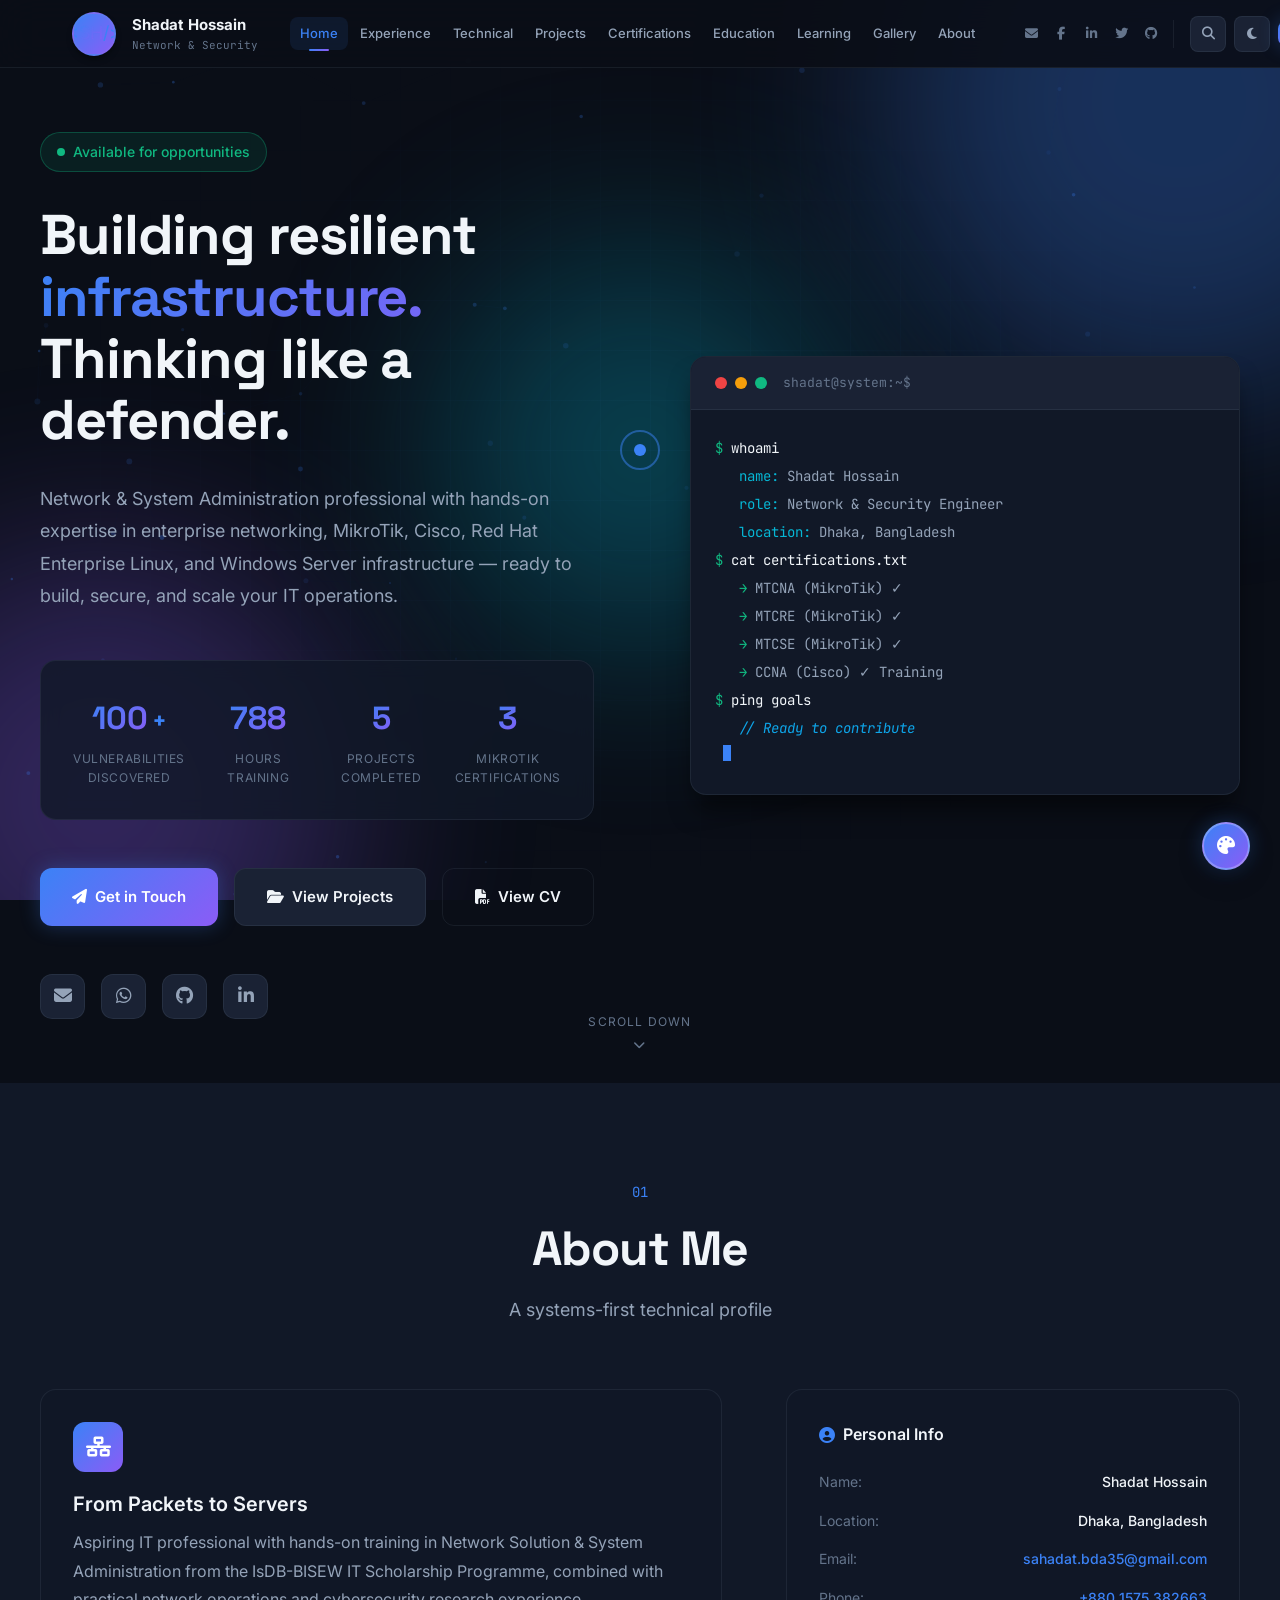
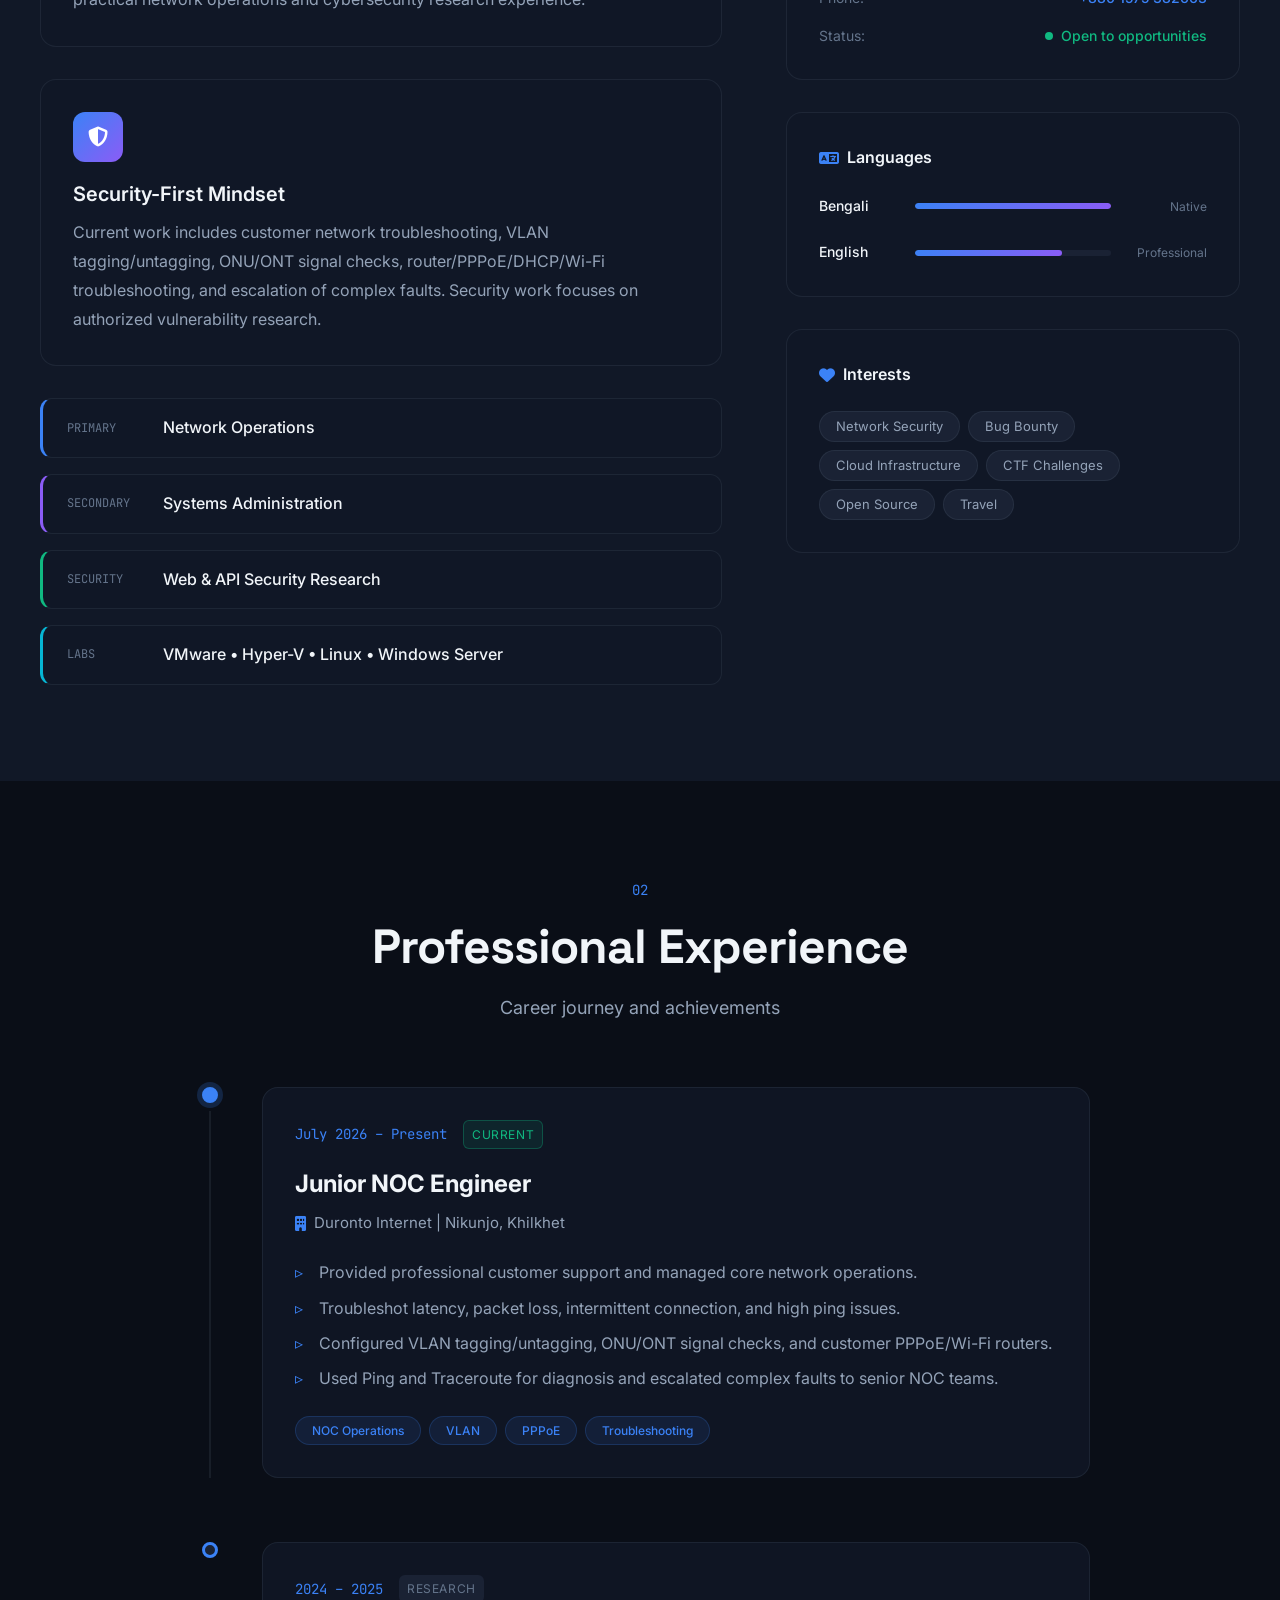
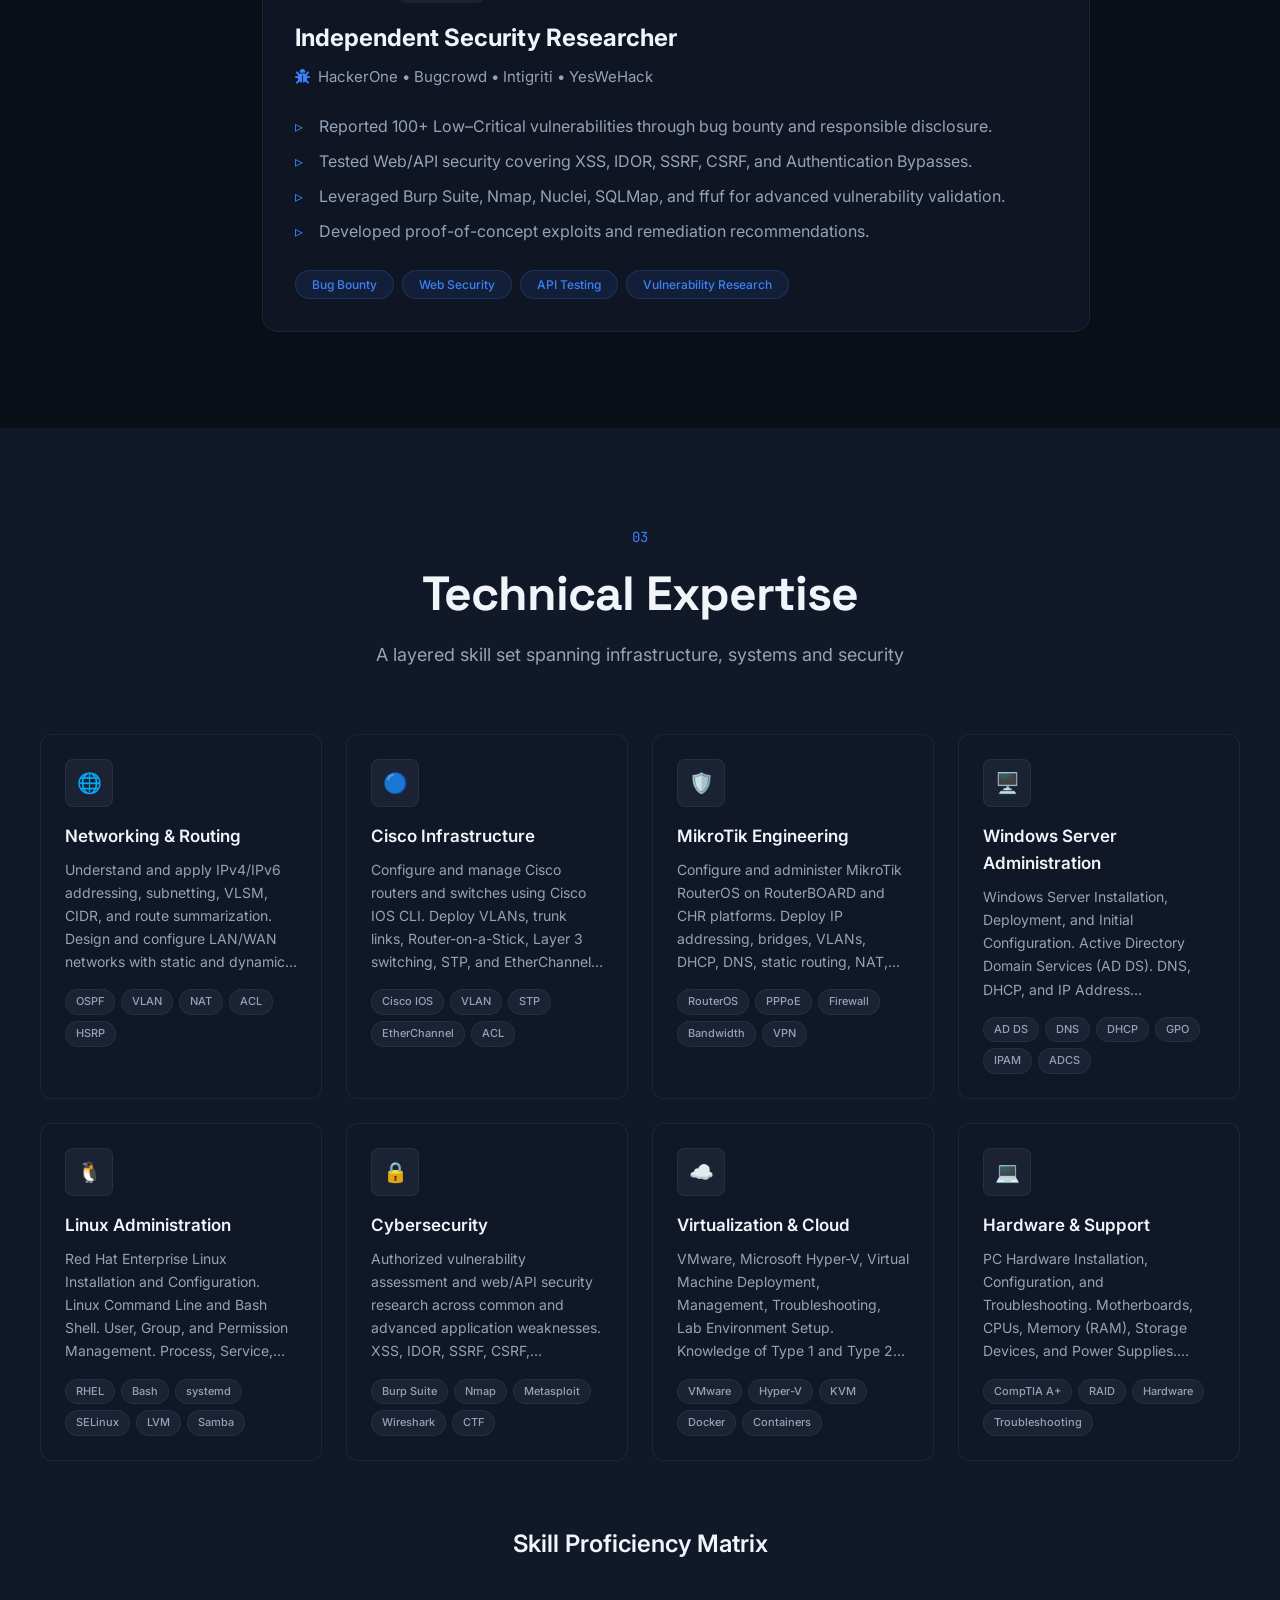
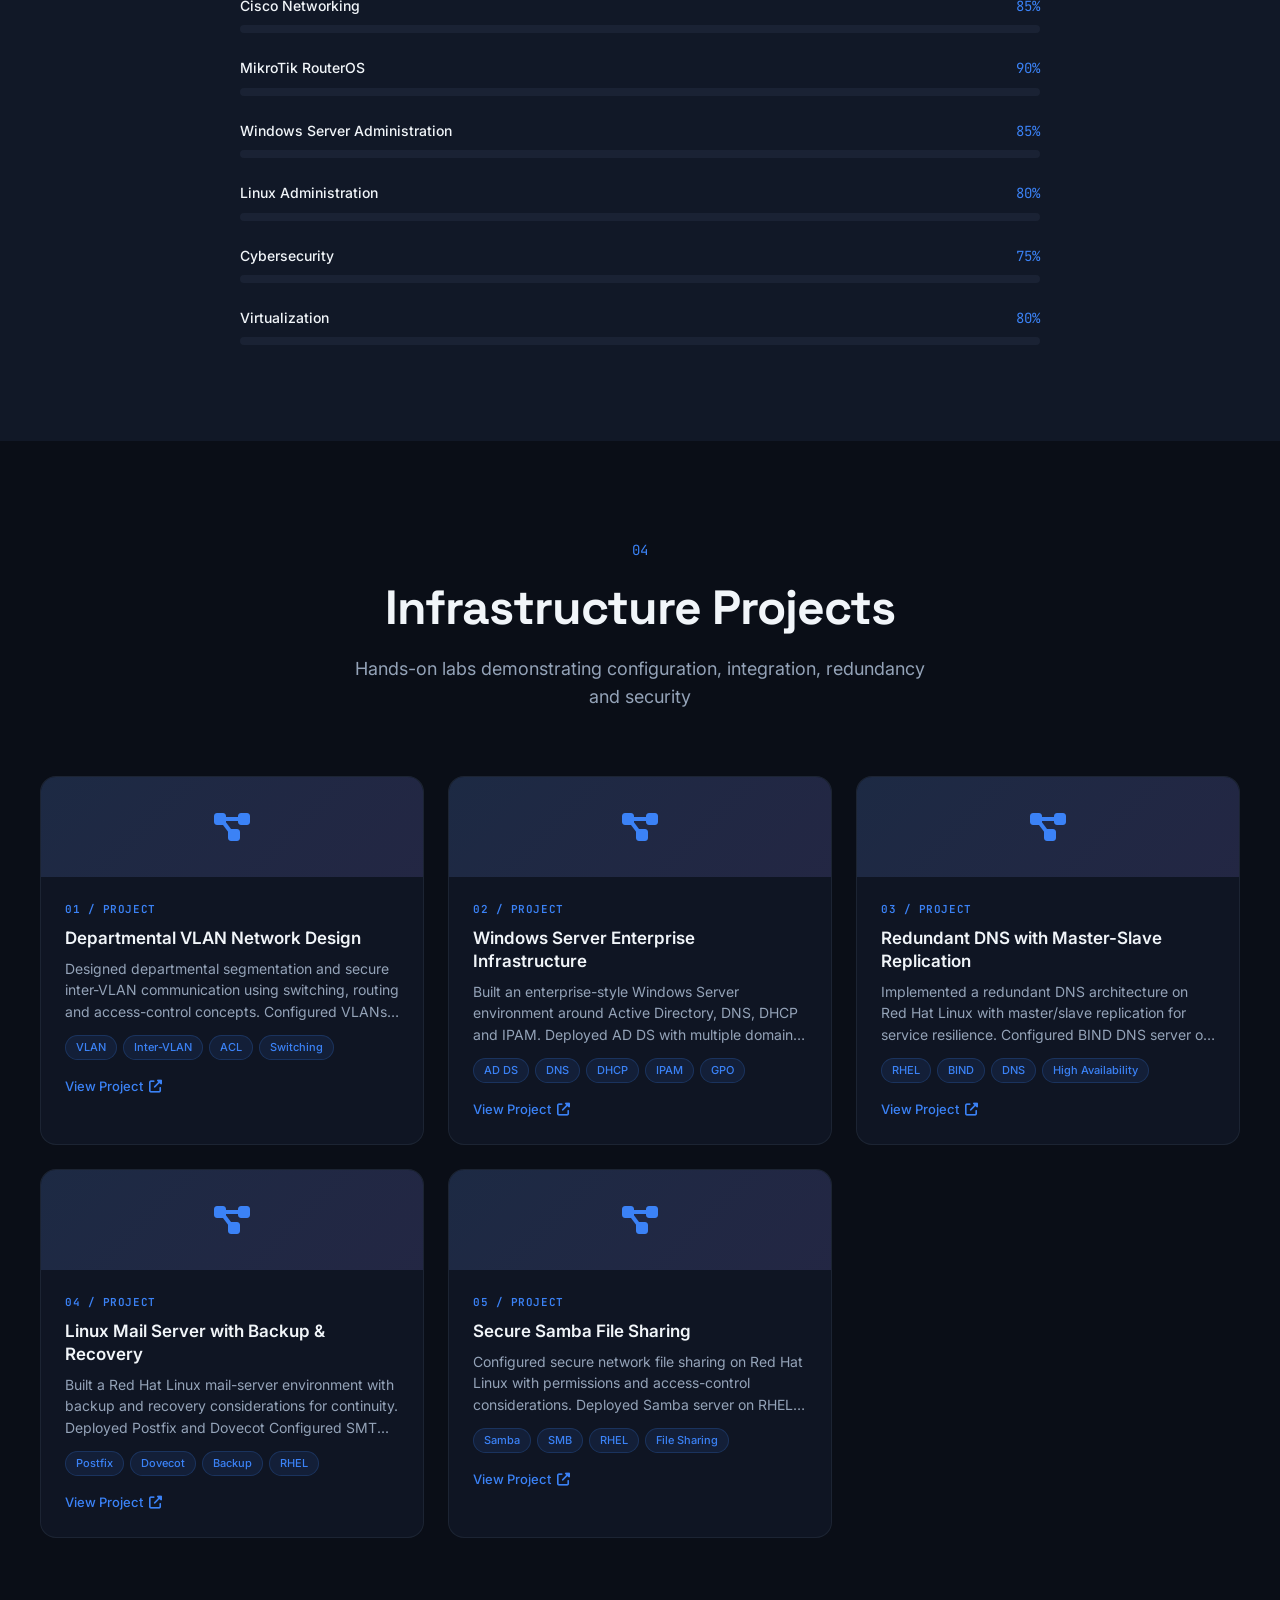
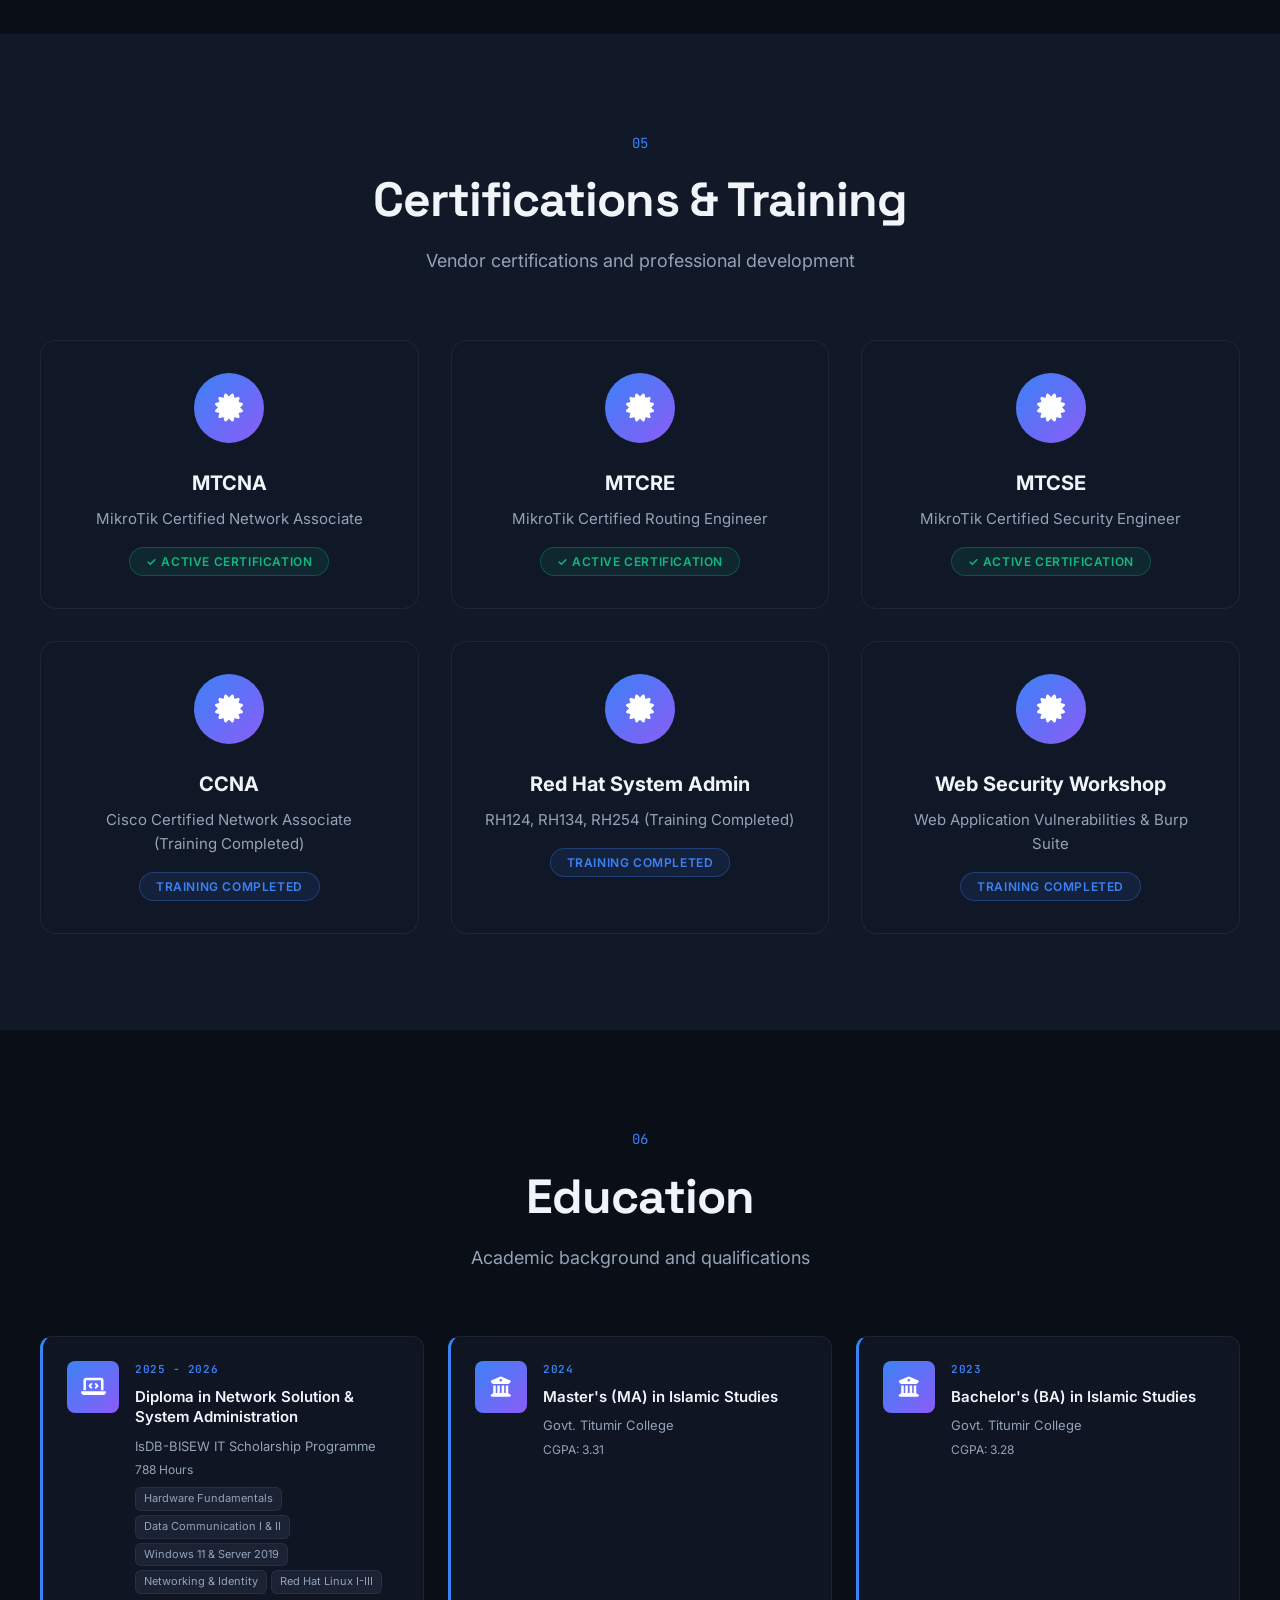
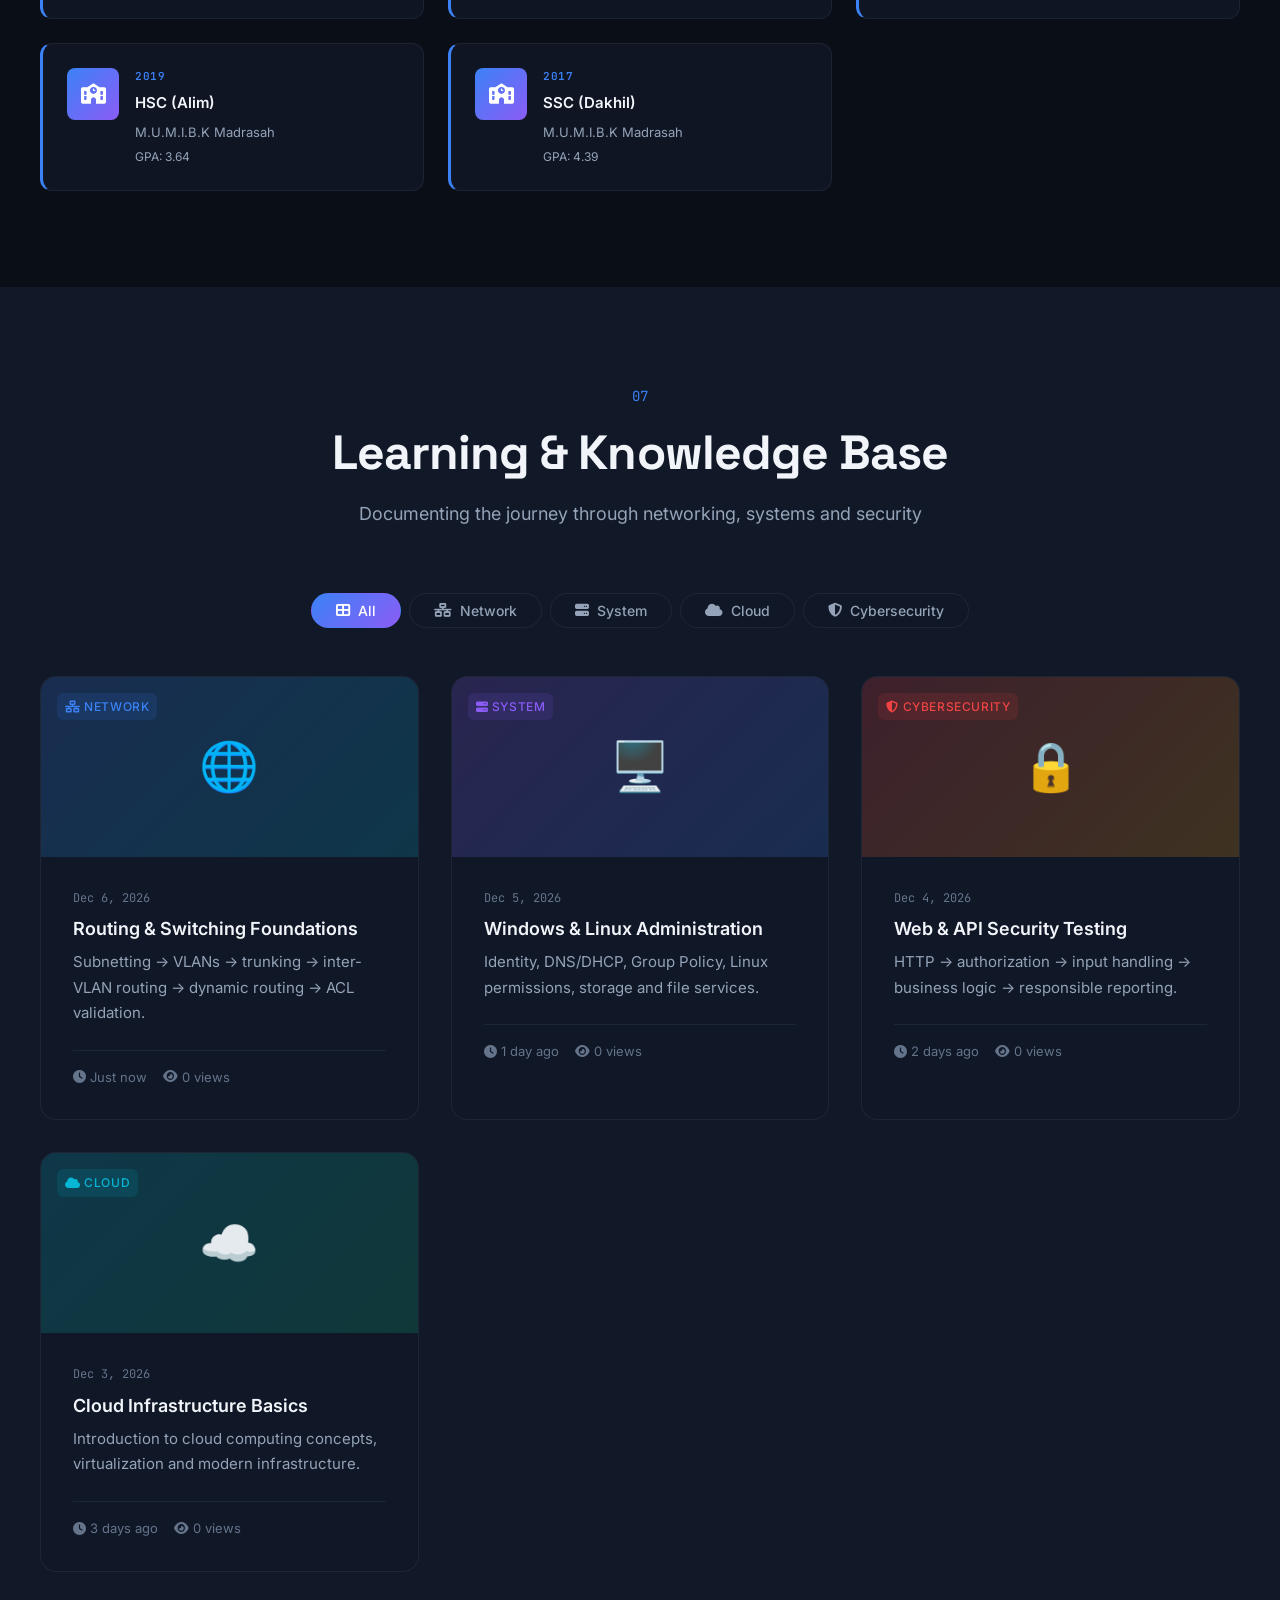
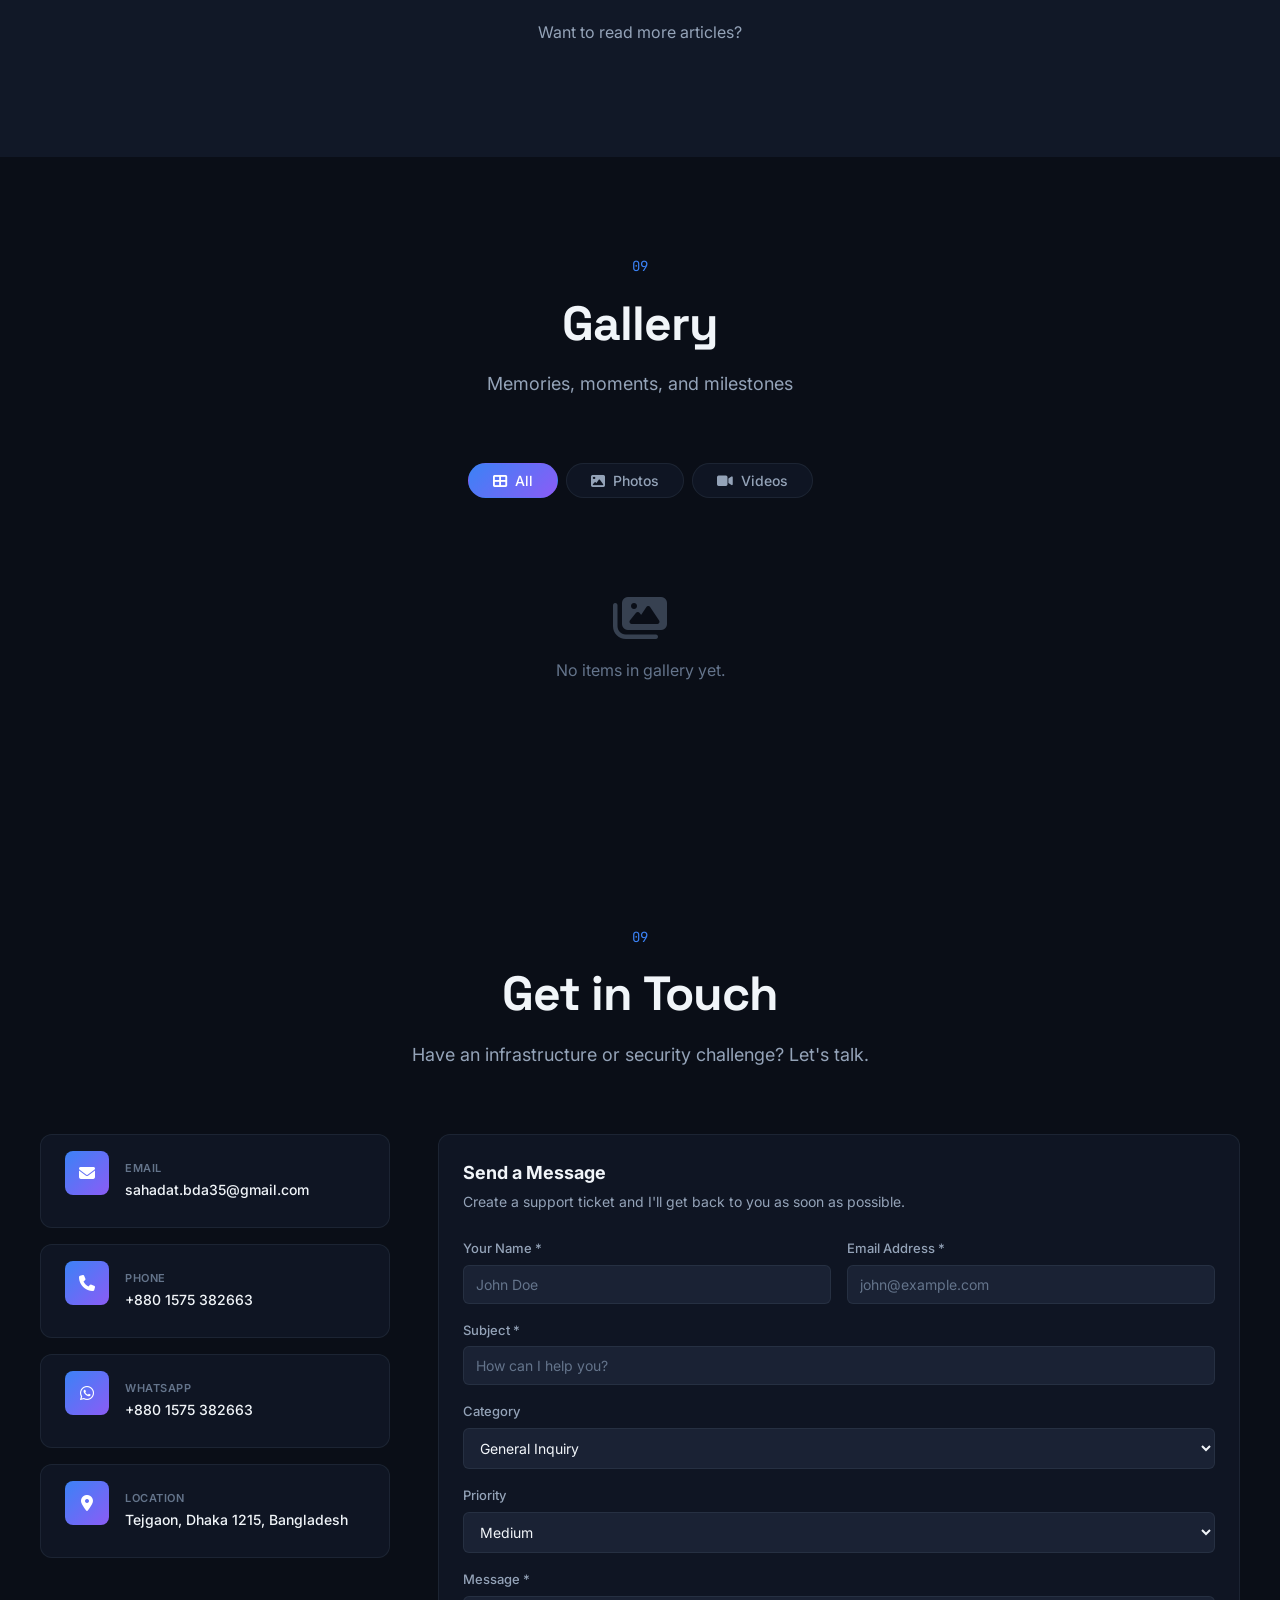
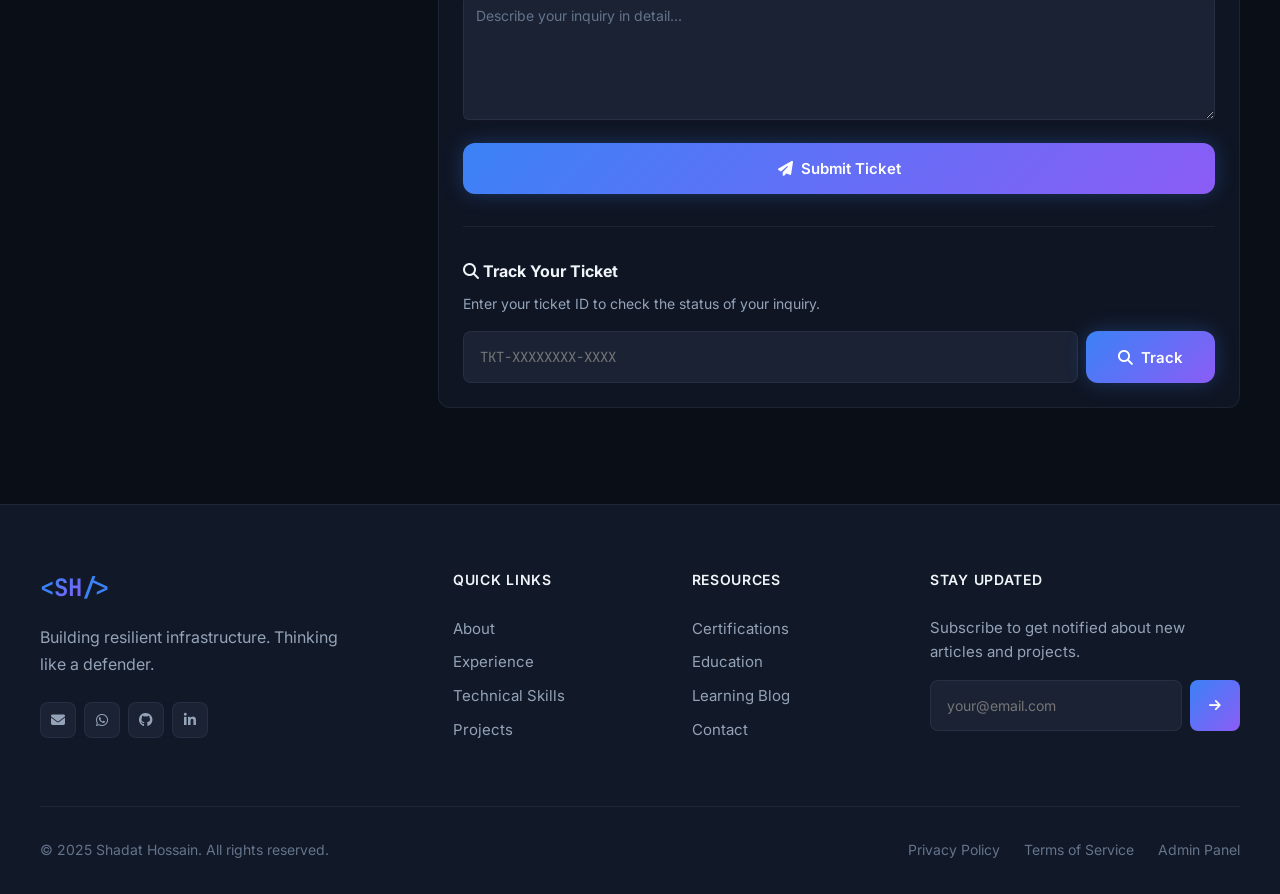
==== index.html @ a8b7e6d1 "Update index.html" ====
<!DOCTYPE html>
<html lang="en" data-theme="dark">
<head>
    <meta charset="UTF-8">
    <meta name="viewport" content="width=device-width, initial-scale=1.0">
    <meta name="description" content="Shadat Hossain - Network & System Administration Professional | MikroTik Certified | Cybersecurity Researcher">
    <meta name="keywords" content="Network Engineer, System Administrator, MikroTik, Cisco, Linux, Windows Server, Cybersecurity, Bug Bounty">
    <meta name="author" content="Shadat Hossain">
    <title>Shadat Hossain | Network & Security Engineer</title>
    
    <!-- Fonts -->
    <link rel="preconnect" href="https://fonts.googleapis.com">
    <link rel="preconnect" href="https://fonts.gstatic.com" crossorigin>
    <link href="https://fonts.googleapis.com/css2?family=Inter:wght@300;400;500;600;700;800&family=JetBrains+Mono:wght@400;500;600&family=Space+Grotesk:wght@400;500;600;700&display=swap" rel="stylesheet">
    
    <!-- Icons -->
    <link rel="stylesheet" href="https://cdnjs.cloudflare.com/ajax/libs/font-awesome/6.4.0/css/all.min.css">
    
    <!-- Styles -->
    <link rel="stylesheet" href="css/style.css">
    <link rel="stylesheet" href="css/responsive.css">
</head>
<body>
    <!-- Preloader -->
    <div id="preloader" class="preloader">
        <div class="preloader-content">
            <div class="terminal-loader">
                <span class="terminal-prompt">shadat@portfolio:~$</span>
                <span class="terminal-text" id="loaderText">Initializing system...</span>
                <span class="cursor">_</span>
            </div>
            <div class="loader-progress">
                <div class="loader-bar" id="loaderBar"></div>
            </div>
        </div>
    </div>

    <!-- Background Effects -->
    <div class="bg-effects">
        <div class="grid-overlay"></div>
        <div class="glow-orb glow-orb-1"></div>
        <div class="glow-orb glow-orb-2"></div>
        <div class="glow-orb glow-orb-3"></div>
        <canvas id="particleCanvas"></canvas>
    </div>

    <!-- Navigation -->
    <nav class="navbar" id="navbar">
        <div class="nav-container">
            <a href="#home" class="nav-logo">
                <div class="nav-avatar" id="navAvatar">
                    <!-- Fallback logo shown until image is uploaded -->
                    <span class="nav-avatar-logo">
                        <span class="logo-bracket">&lt;</span><span class="logo-text">SH</span><span class="logo-bracket">/&gt;</span>
                    </span>
                </div>
                <div class="logo-info">
                    <span class="logo-name">Shadat Hossain</span>
                    <span class="logo-role">Network & Security</span>
                </div>
            </a>

            <div class="nav-menu" id="navMenu">
                <a href="#home" class="nav-link active" data-section="home">Home</a>
                <a href="#experience" class="nav-link" data-section="experience">Experience</a>
                <a href="#technical" class="nav-link" data-section="technical">Technical</a>
                <a href="#projects" class="nav-link" data-section="projects">Projects</a>
                <a href="#certifications" class="nav-link" data-section="certifications">Certifications</a>
                <a href="#education" class="nav-link" data-section="education">Education</a>
                <a href="#learning" class="nav-link" data-section="learning">Learning</a>
                <a href="#gallery" class="nav-link" data-section="gallery">Gallery</a>
                <a href="#about" class="nav-link" data-section="about">About</a>
            </div>

            <div class="nav-actions">
                <div class="nav-social">
                    <a href="mailto:sahadat.bda35@gmail.com" title="Email"><i class="fas fa-envelope"></i></a>
                    <a href="https://facebook.com/" title="Facebook" target="_blank" rel="noopener"><i class="fab fa-facebook-f"></i></a>
                    <a href="https://linkedin.com/" title="LinkedIn" target="_blank" rel="noopener"><i class="fab fa-linkedin-in"></i></a>
                    <a href="https://twitter.com/" title="Twitter" target="_blank" rel="noopener"><i class="fab fa-twitter"></i></a>
                    <a href="https://github.com/sohanatrana" title="GitHub" target="_blank" rel="noopener"><i class="fab fa-github"></i></a>
                </div>
                <button class="search-trigger" id="searchTrigger" title="Search (Ctrl+K)">
                    <i class="fas fa-search"></i>
                </button>
                <button class="theme-toggle" id="themeToggle" aria-label="Toggle theme">
                    <i class="fas fa-moon"></i>
                </button>
                <a href="admin.html" class="admin-btn" title="Admin Panel">
                    <i class="fas fa-shield-alt"></i>
                </a>
                <button class="mobile-menu-btn" id="mobileMenuBtn" aria-label="Toggle menu">
                    <span></span>
                    <span></span>
                    <span></span>
                </button>
            </div>
        </div>
    </nav>

    <!-- ============================================ -->
    <!-- THEME SWITCHER (NEW)                         -->
    <!-- ============================================ -->
    <div class="theme-switcher" id="themeSwitcher">
        <button class="theme-switcher-toggle" id="themeSwitcherToggle" aria-label="Toggle theme switcher">
            <i class="fas fa-palette"></i>
        </button>
        <div class="theme-swatches">
            <div class="theme-swatch" data-theme="dark" title="Dark"></div>
            <div class="theme-swatch" data-theme="light" title="Light"></div>
            <div class="theme-swatch" data-theme="ocean" title="Ocean"></div>
            <div class="theme-swatch" data-theme="forest" title="Forest"></div>
            <div class="theme-swatch" data-theme="sunset" title="Sunset"></div>
        </div>
    </div>

    <!-- ============================================ -->
    <!-- GLOBAL SEARCH MODAL (NEW)                    -->
    <!-- ============================================ -->
    <div class="global-search" id="globalSearch">
        <div class="global-search-container">
            <div class="global-search-input-wrapper">
                <i class="fas fa-search"></i>
                <input type="text" id="globalSearchInput" placeholder="Search across the website..." autocomplete="off">
                <kbd>ESC</kbd>
            </div>
            <div class="global-search-results" id="globalSearchResults"></div>
        </div>
    </div>

    <!-- Main Content -->
    <main>
        <!-- Hero Section -->
        <section id="home" class="hero-section">
            <div class="hero-container">
                <div class="hero-content">
                    <div class="hero-badge">
                        <span class="badge-dot"></span>
                        <span>Available for opportunities</span>
                    </div>
                    
                    <h1 class="hero-title">
                        <span class="title-line">Building resilient</span>
                        <span class="title-line gradient-text">infrastructure.</span>
                        <span class="title-line">Thinking like a defender.</span>
                    </h1>
                    
                    <p class="hero-description">
                        Network & System Administration professional with hands-on expertise in 
                        enterprise networking, MikroTik, Cisco, Red Hat Enterprise Linux, and 
                        Windows Server infrastructure — ready to build, secure, and scale your IT operations.
                    </p>

                    <div class="hero-stats">
                        <div class="stat-item">
                            <span class="stat-value" data-count="100">0</span>
                            <span class="stat-suffix">+</span>
                            <span class="stat-label">Vulnerabilities Discovered</span>
                        </div>
                        <div class="stat-item">
                            <span class="stat-value" data-count="788">0</span>
                            <span class="stat-suffix"></span>
                            <span class="stat-label">Hours Training</span>
                        </div>
                        <div class="stat-item">
                            <span class="stat-value" data-count="5">0</span>
                            <span class="stat-suffix"></span>
                            <span class="stat-label">Projects Completed</span>
                        </div>
                        <div class="stat-item">
                            <span class="stat-value" data-count="3">0</span>
                            <span class="stat-suffix"></span>
                            <span class="stat-label">MikroTik Certifications</span>
                        </div>
                    </div>

                    <div class="hero-actions">
                        <a href="#contact" class="btn btn-primary">
                            <i class="fas fa-paper-plane"></i>
                            <span>Get in Touch</span>
                        </a>
                        <a href="#projects" class="btn btn-secondary">
                            <i class="fas fa-folder-open"></i>
                            <span>View Projects</span>
                        </a>
                        <button class="btn btn-outline" id="viewCvBtn">
                            <i class="fas fa-file-pdf"></i>
                            <span id="cvBtnText">View CV</span>
                        </button>
                    </div>

                    <div class="hero-social">
                        <a href="mailto:sahadat.bda35@gmail.com" class="social-link" title="Email">
                            <i class="fas fa-envelope"></i>
                        </a>
                        <a href="https://wa.me/8801575382663" class="social-link" title="WhatsApp" target="_blank" rel="noopener">
                            <i class="fab fa-whatsapp"></i>
                        </a>
                        <a href="https://github.com/sohanatrana" class="social-link" title="GitHub" target="_blank" rel="noopener">
                            <i class="fab fa-github"></i>
                        </a>
                        <a href="#" class="social-link" title="LinkedIn" target="_blank" rel="noopener">
                            <i class="fab fa-linkedin-in"></i>
                        </a>
                    </div>
                </div>

                <div class="hero-terminal">
                    <div class="terminal-window">
                        <div class="terminal-header">
                            <div class="terminal-buttons">
                                <span class="terminal-btn close"></span>
                                <span class="terminal-btn minimize"></span>
                                <span class="terminal-btn maximize"></span>
                            </div>
                            <span class="terminal-title">shadat@system:~$</span>
                        </div>
                        <div class="terminal-body" id="heroTerminal">
                            <div class="terminal-line">
                                <span class="terminal-prompt">$</span>
                                <span class="terminal-command">whoami</span>
                            </div>
                            <div class="terminal-output">
                                <span class="output-label">name:</span>
                                <span class="output-value">Shadat Hossain</span>
                            </div>
                            <div class="terminal-output">
                                <span class="output-label">role:</span>
                                <span class="output-value">Network & Security Engineer</span>
                            </div>
                            <div class="terminal-output">
                                <span class="output-label">location:</span>
                                <span class="output-value">Dhaka, Bangladesh</span>
                            </div>
                            <div class="terminal-line">
                                <span class="terminal-prompt">$</span>
                                <span class="terminal-command">cat certifications.txt</span>
                            </div>
                            <div class="terminal-output">
                                <span class="output-success">→</span>
                                <span class="output-value">MTCNA (MikroTik) ✓</span>
                            </div>
                            <div class="terminal-output">
                                <span class="output-success">→</span>
                                <span class="output-value">MTCRE (MikroTik) ✓</span>
                            </div>
                            <div class="terminal-output">
                                <span class="output-success">→</span>
                                <span class="output-value">MTCSE (MikroTik) ✓</span>
                            </div>
                            <div class="terminal-output">
                                <span class="output-success">→</span>
                                <span class="output-value">CCNA (Cisco) ✓ Training</span>
                            </div>
                            <div class="terminal-line">
                                <span class="terminal-prompt">$</span>
                                <span class="terminal-command">ping goals</span>
                            </div>
                            <div class="terminal-output typing">
                                <span class="output-info">// Ready to contribute</span>
                            </div>
                            <div class="terminal-cursor"></div>
                        </div>
                    </div>
                </div>
            </div>

            <div class="hero-scroll">
                <a href="#about" class="scroll-indicator">
                    <span>Scroll Down</span>
                    <i class="fas fa-chevron-down"></i>
                </a>
            </div>
        </section>

        <!-- About Section -->
        <section id="about" class="section about-section">
            <div class="section-container">
                <div class="section-header">
                    <span class="section-number">01</span>
                    <h2 class="section-title">About Me</h2>
                    <p class="section-subtitle">A systems-first technical profile</p>
                </div>

                <div class="about-grid">
                    <div class="about-content">
                        <div class="about-card">
                            <div class="about-icon">
                                <i class="fas fa-network-wired"></i>
                            </div>
                            <h3>From Packets to Servers</h3>
                            <p>
                                Aspiring IT professional with hands-on training in Network Solution & 
                                System Administration from the IsDB-BISEW IT Scholarship Programme, 
                                combined with practical network operations and cybersecurity research experience.
                            </p>
                        </div>

                        <div class="about-card">
                            <div class="about-icon">
                                <i class="fas fa-shield-alt"></i>
                            </div>
                            <h3>Security-First Mindset</h3>
                            <p>
                                Current work includes customer network troubleshooting, VLAN tagging/untagging, 
                                ONU/ONT signal checks, router/PPPoE/DHCP/Wi-Fi troubleshooting, and escalation 
                                of complex faults. Security work focuses on authorized vulnerability research.
                            </p>
                        </div>

                        <div class="about-domains">
                            <div class="domain-item primary">
                                <span class="domain-label">PRIMARY</span>
                                <span class="domain-name">Network Operations</span>
                            </div>
                            <div class="domain-item secondary">
                                <span class="domain-label">SECONDARY</span>
                                <span class="domain-name">Systems Administration</span>
                            </div>
                            <div class="domain-item security">
                                <span class="domain-label">SECURITY</span>
                                <span class="domain-name">Web & API Security Research</span>
                            </div>
                            <div class="domain-item labs">
                                <span class="domain-label">LABS</span>
                                <span class="domain-name">VMware • Hyper-V • Linux • Windows Server</span>
                            </div>
                        </div>
                    </div>

                    <div class="about-sidebar">
                        <div class="info-card">
                            <h4><i class="fas fa-user-circle"></i> Personal Info</h4>
                            <ul class="info-list">
                                <li>
                                    <span class="info-label">Name:</span>
                                    <span class="info-value">Shadat Hossain</span>
                                </li>
                                <li>
                                    <span class="info-label">Location:</span>
                                    <span class="info-value">Dhaka, Bangladesh</span>
                                </li>
                                <li>
                                    <span class="info-label">Email:</span>
                                    <a href="mailto:sahadat.bda35@gmail.com" class="info-link">sahadat.bda35@gmail.com</a>
                                </li>
                                <li>
                                    <span class="info-label">Phone:</span>
                                    <a href="tel:+8801575382663" class="info-link">+880 1575 382663</a>
                                </li>
                                <li>
                                    <span class="info-label">Status:</span>
                                    <span class="info-value status-available">
                                        <span class="status-dot"></span>
                                        Open to opportunities
                                    </span>
                                </li>
                            </ul>
                        </div>

                        <div class="info-card">
                            <h4><i class="fas fa-language"></i> Languages</h4>
                            <div class="language-list">
                                <div class="language-item">
                                    <span class="language-name">Bengali</span>
                                    <div class="language-bar">
                                        <div class="language-progress" style="width: 100%"></div>
                                    </div>
                                    <span class="language-level">Native</span>
                                </div>
                                <div class="language-item">
                                    <span class="language-name">English</span>
                                    <div class="language-bar">
                                        <div class="language-progress" style="width: 75%"></div>
                                    </div>
                                    <span class="language-level">Professional</span>
                                </div>
                            </div>
                        </div>

                        <div class="info-card">
                            <h4><i class="fas fa-heart"></i> Interests</h4>
                            <div class="interests-tags">
                                <span class="interest-tag">Network Security</span>
                                <span class="interest-tag">Bug Bounty</span>
                                <span class="interest-tag">Cloud Infrastructure</span>
                                <span class="interest-tag">CTF Challenges</span>
                                <span class="interest-tag">Open Source</span>
                                <span class="interest-tag">Travel</span>
                            </div>
                        </div>
                    </div>
                </div>
            </div>
        </section>

        <!-- Experience Section -->
        <section id="experience" class="section experience-section">
            <div class="section-container">
                <div class="section-header">
                    <span class="section-number">02</span>
                    <h2 class="section-title">Professional Experience</h2>
                    <p class="section-subtitle">Career journey and achievements</p>
                </div>

                <div class="timeline">
                    <div class="timeline-item current">
                        <div class="timeline-marker">
                            <div class="marker-dot"></div>
                            <div class="marker-line"></div>
                        </div>
                        <div class="timeline-content">
                            <div class="timeline-header">
                                <span class="timeline-date">July 2026 – Present</span>
                                <span class="timeline-badge current">Current</span>
                            </div>
                            <h3 class="timeline-title">Junior NOC Engineer</h3>
                            <p class="timeline-company">
                                <i class="fas fa-building"></i>
                                Duronto Internet | Nikunjo, Khilkhet
                            </p>
                            <ul class="timeline-list">
                                <li>Provided professional customer support and managed core network operations.</li>
                                <li>Troubleshot latency, packet loss, intermittent connection, and high ping issues.</li>
                                <li>Configured VLAN tagging/untagging, ONU/ONT signal checks, and customer PPPoE/Wi-Fi routers.</li>
                                <li>Used Ping and Traceroute for diagnosis and escalated complex faults to senior NOC teams.</li>
                            </ul>
                            <div class="timeline-tags">
                                <span class="tag">NOC Operations</span>
                                <span class="tag">VLAN</span>
                                <span class="tag">PPPoE</span>
                                <span class="tag">Troubleshooting</span>
                            </div>
                        </div>
                    </div>

                    <div class="timeline-item">
                        <div class="timeline-marker">
                            <div class="marker-dot"></div>
                            <div class="marker-line"></div>
                        </div>
                        <div class="timeline-content">
                            <div class="timeline-header">
                                <span class="timeline-date">2024 – 2025</span>
                                <span class="timeline-badge">Research</span>
                            </div>
                            <h3 class="timeline-title">Independent Security Researcher</h3>
                            <p class="timeline-company">
                                <i class="fas fa-bug"></i>
                                HackerOne • Bugcrowd • Intigriti • YesWeHack
                            </p>
                            <ul class="timeline-list">
                                <li>Reported 100+ Low–Critical vulnerabilities through bug bounty and responsible disclosure.</li>
                                <li>Tested Web/API security covering XSS, IDOR, SSRF, CSRF, and Authentication Bypasses.</li>
                                <li>Leveraged Burp Suite, Nmap, Nuclei, SQLMap, and ffuf for advanced vulnerability validation.</li>
                                <li>Developed proof-of-concept exploits and remediation recommendations.</li>
                            </ul>
                            <div class="timeline-tags">
                                <span class="tag">Bug Bounty</span>
                                <span class="tag">Web Security</span>
                                <span class="tag">API Testing</span>
                                <span class="tag">Vulnerability Research</span>
                            </div>
                        </div>
                    </div>
                </div>
            </div>
        </section>

        <!-- Technical Skills Section -->
        <section id="technical" class="section technical-section">
            <div class="section-container">
                <div class="section-header">
                    <span class="section-number">03</span>
                    <h2 class="section-title">Technical Expertise</h2>
                    <p class="section-subtitle">A layered skill set spanning infrastructure, systems and security</p>
                </div>

                <div class="skills-grid" id="skillsGrid">
                    <!-- Skills will be dynamically loaded -->
                </div>

                <div class="skills-matrix">
                    <h3 class="matrix-title">Skill Proficiency Matrix</h3>
                    <div class="matrix-container">
                        <div class="matrix-item">
                            <div class="matrix-header">
                                <span class="matrix-name">Cisco Networking</span>
                                <span class="matrix-percent">85%</span>
                            </div>
                            <div class="matrix-bar">
                                <div class="matrix-progress" data-width="85"></div>
                            </div>
                        </div>
                        <div class="matrix-item">
                            <div class="matrix-header">
                                <span class="matrix-name">MikroTik RouterOS</span>
                                <span class="matrix-percent">90%</span>
                            </div>
                            <div class="matrix-bar">
                                <div class="matrix-progress" data-width="90"></div>
                            </div>
                        </div>
                        <div class="matrix-item">
                            <div class="matrix-header">
                                <span class="matrix-name">Windows Server Administration</span>
                                <span class="matrix-percent">85%</span>
                            </div>
                            <div class="matrix-bar">
                                <div class="matrix-progress" data-width="85"></div>
                            </div>
                        </div>
                        <div class="matrix-item">
                            <div class="matrix-header">
                                <span class="matrix-name">Linux Administration</span>
                                <span class="matrix-percent">80%</span>
                            </div>
                            <div class="matrix-bar">
                                <div class="matrix-progress" data-width="80"></div>
                            </div>
                        </div>
                        <div class="matrix-item">
                            <div class="matrix-header">
                                <span class="matrix-name">Cybersecurity</span>
                                <span class="matrix-percent">75%</span>
                            </div>
                            <div class="matrix-bar">
                                <div class="matrix-progress" data-width="75"></div>
                            </div>
                        </div>
                        <div class="matrix-item">
                            <div class="matrix-header">
                                <span class="matrix-name">Virtualization</span>
                                <span class="matrix-percent">80%</span>
                            </div>
                            <div class="matrix-bar">
                                <div class="matrix-progress" data-width="80"></div>
                            </div>
                        </div>
                    </div>
                </div>
            </div>
        </section>

        <!-- Projects Section -->
        <section id="projects" class="section projects-section">
            <div class="section-container">
                <div class="section-header">
                    <span class="section-number">04</span>
                    <h2 class="section-title">Infrastructure Projects</h2>
                    <p class="section-subtitle">Hands-on labs demonstrating configuration, integration, redundancy and security</p>
                </div>

                <div class="projects-grid" id="projectsGrid">
                    <!-- Projects will be dynamically loaded -->
                </div>
            </div>
        </section>

        <!-- Certifications Section -->
        <section id="certifications" class="section certifications-section">
            <div class="section-container">
                <div class="section-header">
                    <span class="section-number">05</span>
                    <h2 class="section-title">Certifications & Training</h2>
                    <p class="section-subtitle">Vendor certifications and professional development</p>
                </div>

                <div class="certifications-grid" id="certificationsGrid">
                    <!-- Certifications will be dynamically loaded -->
                </div>
            </div>
        </section>

        <!-- Education Section -->
        <section id="education" class="section education-section">
            <div class="section-container">
                <div class="section-header">
                    <span class="section-number">06</span>
                    <h2 class="section-title">Education</h2>
                    <p class="section-subtitle">Academic background and qualifications</p>
                </div>

                <div class="education-grid">
                    <div class="education-card featured">
                        <div class="education-icon">
                            <i class="fas fa-laptop-code"></i>
                        </div>
                        <div class="education-content">
                            <span class="education-year">2025 - 2026</span>
                            <h3>Diploma in Network Solution & System Administration</h3>
                            <p class="education-institution">IsDB-BISEW IT Scholarship Programme</p>
                            <p class="education-duration">788 Hours</p>
                            <div class="education-modules">
                                <span class="module-tag">Hardware Fundamentals</span>
                                <span class="module-tag">Data Communication I & II</span>
                                <span class="module-tag">Windows 11 & Server 2019</span>
                                <span class="module-tag">Networking & Identity</span>
                                <span class="module-tag">Red Hat Linux I-III</span>
                            </div>
                        </div>
                    </div>

                    <div class="education-card">
                        <div class="education-icon">
                            <i class="fas fa-university"></i>
                        </div>
                        <div class="education-content">
                            <span class="education-year">2024</span>
                            <h3>Master's (MA) in Islamic Studies</h3>
                            <p class="education-institution">Govt. Titumir College</p>
                            <p class="education-grade">CGPA: 3.31</p>
                        </div>
                    </div>

                    <div class="education-card">
                        <div class="education-icon">
                            <i class="fas fa-university"></i>
                        </div>
                        <div class="education-content">
                            <span class="education-year">2023</span>
                            <h3>Bachelor's (BA) in Islamic Studies</h3>
                            <p class="education-institution">Govt. Titumir College</p>
                            <p class="education-grade">CGPA: 3.28</p>
                        </div>
                    </div>

                    <div class="education-card">
                        <div class="education-icon">
                            <i class="fas fa-school"></i>
                        </div>
                        <div class="education-content">
                            <span class="education-year">2019</span>
                            <h3>HSC (Alim)</h3>
                            <p class="education-institution">M.U.M.I.B.K Madrasah</p>
                            <p class="education-grade">GPA: 3.64</p>
                        </div>
                    </div>

                    <div class="education-card">
                        <div class="education-icon">
                            <i class="fas fa-school"></i>
                        </div>
                        <div class="education-content">
                            <span class="education-year">2017</span>
                            <h3>SSC (Dakhil)</h3>
                            <p class="education-institution">M.U.M.I.B.K Madrasah</p>
                            <p class="education-grade">GPA: 4.39</p>
                        </div>
                    </div>
                </div>
            </div>
        </section>

        <!-- Learning/Blog Section -->
        <section id="learning" class="section learning-section">
            <div class="section-container">
                <div class="section-header">
                    <span class="section-number">07</span>
                    <h2 class="section-title">Learning & Knowledge Base</h2>
                    <p class="section-subtitle">Documenting the journey through networking, systems and security</p>
                </div>

                <div class="learning-filters">
                    <button class="filter-btn active" data-category="all">
                        <i class="fas fa-th-large"></i>
                        All
                    </button>
                    <button class="filter-btn" data-category="network">
                        <i class="fas fa-network-wired"></i>
                        Network
                    </button>
                    <button class="filter-btn" data-category="system">
                        <i class="fas fa-server"></i>
                        System
                    </button>
                    <button class="filter-btn" data-category="cloud">
                        <i class="fas fa-cloud"></i>
                        Cloud
                    </button>
                    <button class="filter-btn" data-category="cybersecurity">
                        <i class="fas fa-shield-alt"></i>
                        Cybersecurity
                    </button>
                </div>

                <div class="learning-grid" id="learningGrid">
                    <!-- Blog posts will be dynamically loaded -->
                </div>

                <div class="learning-cta">
                    <p>Want to read more articles?</p>
                    <button class="btn btn-outline" id="loadMorePosts">
                        <i class="fas fa-plus"></i>
                        Load More Posts
                    </button>
                </div>
            </div>
        </section>

        <!-- Contact Section -->
                <!-- Gallery Section -->
        <section id="gallery" class="section gallery-section">
            <div class="section-container">
                <div class="section-header">
                    <span class="section-number">09</span>
                    <h2 class="section-title">Gallery</h2>
                    <p class="section-subtitle">Memories, moments, and milestones</p>
                </div>
                <div class="gallery-filters" id="galleryFilters">
                    <button class="filter-btn active" data-gallery-filter="all"><i class="fas fa-th-large"></i> All</button>
                    <button class="filter-btn" data-gallery-filter="image"><i class="fas fa-image"></i> Photos</button>
                    <button class="filter-btn" data-gallery-filter="video"><i class="fas fa-video"></i> Videos</button>
                </div>
                <div class="gallery-grid" id="galleryGrid"></div>
            </div>
        </section>

        <!-- Contact Section -->
        <section id="contact" class="section contact-section">
            <div class="section-container">
                <div class="section-header">
                    <span class="section-number">09</span>
                    <h2 class="section-title">Get in Touch</h2>
                    <p class="section-subtitle">Have an infrastructure or security challenge? Let's talk.</p>
                </div>

                <div class="contact-grid">
                    <div class="contact-info">
                        <a href="mailto:sahadat.bda35@gmail.com" class="contact-card">
                            <div class="contact-icon"><i class="fas fa-envelope"></i></div>
                            <div class="contact-details">
                                <div class="contact-label">Email</div>
                                <div class="contact-value">sahadat.bda35@gmail.com</div>
                            </div>
                        </a>

                        <a href="tel:+8801575382663" class="contact-card">
                            <div class="contact-icon"><i class="fas fa-phone"></i></div>
                            <div class="contact-details">
                                <div class="contact-label">Phone</div>
                                <div class="contact-value">+880 1575 382663</div>
                            </div>
                        </a>

                        <a href="https://wa.me/8801575382663" class="contact-card" target="_blank" rel="noopener">
                            <div class="contact-icon"><i class="fab fa-whatsapp"></i></div>
                            <div class="contact-details">
                                <div class="contact-label">WhatsApp</div>
                                <div class="contact-value">+880 1575 382663</div>
                            </div>
                        </a>

                        <div class="contact-card">
                            <div class="contact-icon"><i class="fas fa-map-marker-alt"></i></div>
                            <div class="contact-details">
                                <div class="contact-label">Location</div>
                                <div class="contact-value">Tejgaon, Dhaka 1215, Bangladesh</div>
                            </div>
                        </div>

                        <!-- NEW: Dynamic contact links (populated by JS from admin settings) -->
                        <div id="dynamicContactLinks" style="display: flex; flex-direction: column; gap: var(--space-md);"></div>
                    </div>

                    <div class="contact-form-container">
                        <form class="contact-form" id="contactForm">
                            <h3>Send a Message</h3>
                            <p>Create a support ticket and I'll get back to you as soon as possible.</p>

                            <div class="form-row">
                                <div class="form-group">
                                    <label for="contactName">Your Name *</label>
                                    <input type="text" id="contactName" name="name" required placeholder="John Doe">
                                </div>
                                <div class="form-group">
                                    <label for="contactEmail">Email Address *</label>
                                    <input type="email" id="contactEmail" name="email" required placeholder="john@example.com">
                                </div>
                            </div>

                            <div class="form-group">
                                <label for="contactSubject">Subject *</label>
                                <input type="text" id="contactSubject" name="subject" required placeholder="How can I help you?">
                            </div>

                            <div class="form-group">
                                <label for="contactCategory">Category</label>
                                <select id="contactCategory" name="category">
                                    <option value="general">General Inquiry</option>
                                    <option value="project">Project Discussion</option>
                                    <option value="job">Job Opportunity</option>
                                    <option value="collaboration">Collaboration</option>
                                    <option value="support">Technical Support</option>
                                    <option value="other">Other</option>
                                </select>
                            </div>

                            <div class="form-group">
                                <label for="contactPriority">Priority</label>
                                <select id="contactPriority" name="priority">
                                    <option value="low">Low</option>
                                    <option value="medium" selected>Medium</option>
                                    <option value="high">High</option>
                                    <option value="critical">Critical</option>
                                </select>
                            </div>

                            <div class="form-group">
                                <label for="contactMessage">Message *</label>
                                <textarea id="contactMessage" name="message" rows="6" required placeholder="Describe your inquiry in detail..."></textarea>
                            </div>

                            <button type="submit" class="btn btn-primary btn-full" id="submitTicket">
                                <i class="fas fa-paper-plane"></i>
                                <span>Submit Ticket</span>
                            </button>
                        </form>

                        <!-- NEW: Ticket tracker -->
                        <div class="ticket-tracker-section" style="margin-top: var(--space-xl); padding-top: var(--space-xl); border-top: 1px solid var(--border-color);">
                            <h4 style="margin-bottom: var(--space-sm);"><i class="fas fa-search"></i> Track Your Ticket</h4>
                            <p style="color: var(--text-secondary); font-size: 0.875rem; margin-bottom: var(--space-md);">
                                Enter your ticket ID to check the status of your inquiry.
                            </p>
                            <div class="ticket-tracker">
                                <input type="text" id="ticketTrackInput" placeholder="TKT-XXXXXXXX-XXXX">
                                <button class="btn btn-primary" id="trackTicketBtn">
                                    <i class="fas fa-search"></i> Track
                                </button>
                            </div>
                            <div id="ticketTrackResult"></div>
                        </div>
                    </div>
                </div>
            </div>
        </section>
    </main>

    <!-- Footer -->
    <footer class="footer">
        <div class="footer-container">
            <div class="footer-grid">
                <div class="footer-brand">
                    <a href="#home" class="footer-logo">
                        <span class="logo-bracket">&lt;</span>
                        <span class="logo-text">SH</span>
                        <span class="logo-bracket">/&gt;</span>
                    </a>
                    <p>Building resilient infrastructure. Thinking like a defender.</p>
                    <div class="footer-social">
                        <a href="mailto:sahadat.bda35@gmail.com" title="Email"><i class="fas fa-envelope"></i></a>
                        <a href="https://wa.me/8801575382663" title="WhatsApp" target="_blank" rel="noopener"><i class="fab fa-whatsapp"></i></a>
                        <a href="https://github.com/sohanatrana" title="GitHub" target="_blank" rel="noopener"><i class="fab fa-github"></i></a>
                        <a href="#" title="LinkedIn" target="_blank" rel="noopener"><i class="fab fa-linkedin-in"></i></a>
                    </div>
                </div>

                <div class="footer-links">
                    <h4>Quick Links</h4>
                    <ul>
                        <li><a href="#about">About</a></li>
                        <li><a href="#experience">Experience</a></li>
                        <li><a href="#technical">Technical Skills</a></li>
                        <li><a href="#projects">Projects</a></li>
                    </ul>
                </div>

                <div class="footer-links">
                    <h4>Resources</h4>
                    <ul>
                        <li><a href="#certifications">Certifications</a></li>
                        <li><a href="#education">Education</a></li>
                        <li><a href="#learning">Learning Blog</a></li>
                        <li><a href="#contact">Contact</a></li>
                    </ul>
                </div>

                <div class="footer-newsletter">
                    <h4>Stay Updated</h4>
                    <p>Subscribe to get notified about new articles and projects.</p>
                    <form class="newsletter-form" id="newsletterForm">
                        <input type="email" placeholder="your@email.com" required>
                        <button type="submit"><i class="fas fa-arrow-right"></i></button>
                    </form>
                </div>
            </div>

            <div class="footer-bottom">
                <p>&copy; 2025 Shadat Hossain. All rights reserved.</p>
                <div class="footer-bottom-links">
                    <a href="#">Privacy Policy</a>
                    <a href="#">Terms of Service</a>
                    <a href="admin.html">Admin Panel</a>
                </div>
            </div>
        </div>
    </footer>

    <!-- Toast Notifications -->
    <div class="toast-container" id="toastContainer"></div>

    <!-- Modals -->
    <div class="modal-overlay" id="modalOverlay">
        <div class="modal" id="modal">
            <div class="modal-header">
                <h3 class="modal-title" id="modalTitle"></h3>
                <button class="modal-close" id="modalClose">
                    <i class="fas fa-times"></i>
                </button>
            </div>
            <div class="modal-body" id="modalBody"></div>
        </div>
    </div>

    <!-- Scripts -->
    <script src="js/utils.js"></script>
    <script src="js/main.js"></script>
    <script src="js/tickets.js"></script>
    <script src="js/blog.js"></script>
    <script src="js/features.js"></script>
</body>
</html>
---- css/style.css ----
/* ============================================================
   SHADAT HOSSAIN PORTFOLIO - MAIN STYLESHEET
   International Level Professional Portfolio
   ============================================================ */

/* ============================================================
   CSS VARIABLES & THEMING
   ============================================================ */
:root {
    /* Colors - Dark Theme (Default) */
    --bg-primary: #0a0e17;
    --bg-secondary: #111827;
    --bg-tertiary: #1a2234;
    --bg-card: rgba(17, 24, 39, 0.8);
    --bg-elevated: #1e293b;
    --bg-hover: #263044;
    
    /* Text Colors */
    --text-primary: #f1f5f9;
    --text-secondary: #94a3b8;
    --text-muted: #64748b;
    --text-inverse: #0a0e17;
    
    /* Accent Colors */
    --accent-primary: #3b82f6;
    --accent-secondary: #8b5cf6;
    --accent-tertiary: #06b6d4;
    --accent-success: #10b981;
    --accent-warning: #f59e0b;
    --accent-danger: #ef4444;
    --accent-info: #0ea5e9;
    
    /* Gradients */
    --gradient-primary: linear-gradient(135deg, #3b82f6 0%, #8b5cf6 100%);
    --gradient-secondary: linear-gradient(135deg, #06b6d4 0%, #3b82f6 100%);
    --gradient-accent: linear-gradient(135deg, #8b5cf6 0%, #ec4899 100%);
    --gradient-success: linear-gradient(135deg, #10b981 0%, #06b6d4 100%);
    --gradient-danger: linear-gradient(135deg, #ef4444 0%, #f59e0b 100%);
    
    /* Borders */
    --border-color: rgba(148, 163, 184, 0.1);
    --border-hover: rgba(148, 163, 184, 0.2);
    --border-accent: rgba(59, 130, 246, 0.3);
    
    /* Shadows */
    --shadow-sm: 0 1px 2px rgba(0, 0, 0, 0.3);
    --shadow-md: 0 4px 6px -1px rgba(0, 0, 0, 0.4);
    --shadow-lg: 0 10px 15px -3px rgba(0, 0, 0, 0.5);
    --shadow-xl: 0 20px 25px -5px rgba(0, 0, 0, 0.5);
    --shadow-glow: 0 0 20px rgba(59, 130, 246, 0.3);
    
    /* Typography */
    --font-sans: 'Inter', -apple-system, BlinkMacSystemFont, 'Segoe UI', sans-serif;
    --font-mono: 'JetBrains Mono', 'Fira Code', monospace;
    --font-display: 'Space Grotesk', 'Inter', sans-serif;
    
    /* Spacing */
    --space-xs: 0.25rem;
    --space-sm: 0.5rem;
    --space-md: 1rem;
    --space-lg: 1.5rem;
    --space-xl: 2rem;
    --space-2xl: 3rem;
    --space-3xl: 4rem;
    --space-4xl: 6rem;
    
    /* Border Radius */
    --radius-sm: 0.375rem;
    --radius-md: 0.5rem;
    --radius-lg: 0.75rem;
    --radius-xl: 1rem;
    --radius-2xl: 1.5rem;
    --radius-full: 9999px;
    
    /* Transitions */
    --transition-fast: 150ms ease;
    --transition-base: 250ms ease;
    --transition-slow: 350ms ease;
    
    /* Layout */
    --container-max: 1400px;
    --nav-height: 80px;
}

/* ============================================================
   RESET & BASE STYLES
   ============================================================ */
*, *::before, *::after {
    margin: 0;
    padding: 0;
    box-sizing: border-box;
}

html {
    scroll-behavior: smooth;
    scroll-padding-top: var(--nav-height);
    font-size: 16px;
    -webkit-font-smoothing: antialiased;
    -moz-osx-font-smoothing: grayscale;
}

body {
    font-family: var(--font-sans);
    background-color: var(--bg-primary);
    color: var(--text-primary);
    line-height: 1.6;
    overflow-x: hidden;
    min-height: 100vh;
    transition: background-color var(--transition-base), color var(--transition-base);
}

body.modal-open {
    overflow: hidden;
}

a {
    color: inherit;
    text-decoration: none;
    transition: color var(--transition-fast);
}

button {
    font-family: inherit;
    cursor: pointer;
    border: none;
    background: none;
}

img {
    max-width: 100%;
    height: auto;
    display: block;
}

ul, ol {
    list-style: none;
}

input, textarea, select {
    font-family: inherit;
    font-size: inherit;
}

/* Selection */
::selection {
    background: var(--accent-primary);
    color: white;
}

/* Scrollbar */
::-webkit-scrollbar {
    width: 10px;
    height: 10px;
}

::-webkit-scrollbar-track {
    background: var(--bg-secondary);
}

::-webkit-scrollbar-thumb {
    background: var(--bg-hover);
    border-radius: var(--radius-full);
    border: 2px solid var(--bg-secondary);
}

::-webkit-scrollbar-thumb:hover {
    background: var(--accent-primary);
}

/* ============================================================
   PRELOADER
   ============================================================ */
.preloader {
    position: fixed;
    inset: 0;
    background: var(--bg-primary);
    display: flex;
    align-items: center;
    justify-content: center;
    z-index: 10000;
    transition: opacity 0.5s ease, visibility 0.5s ease;
}

.preloader.hidden {
    opacity: 0;
    visibility: hidden;
}

.preloader-content {
    text-align: center;
}

.terminal-loader {
    font-family: var(--font-mono);
    font-size: 1rem;
    color: var(--accent-primary);
    margin-bottom: var(--space-lg);
}

.terminal-prompt {
    color: var(--accent-success);
}

.terminal-text {
    color: var(--text-secondary);
}

.cursor {
    animation: blink 1s step-end infinite;
}

@keyframes blink {
    0%, 100% { opacity: 1; }
    50% { opacity: 0; }
}

.loader-progress {
    width: 300px;
    height: 4px;
    background: var(--bg-tertiary);
    border-radius: var(--radius-full);
    overflow: hidden;
    margin: 0 auto;
}

.loader-bar {
    height: 100%;
    width: 0;
    background: var(--gradient-primary);
    border-radius: var(--radius-full);
    transition: width 0.3s ease;
}

/* ============================================================
   BACKGROUND EFFECTS
   ============================================================ */
.bg-effects {
    position: fixed;
    inset: 0;
    pointer-events: none;
    z-index: -1;
    overflow: hidden;
}

.grid-overlay {
    position: absolute;
    inset: 0;
    background-image: 
        linear-gradient(rgba(59, 130, 246, 0.03) 1px, transparent 1px),
        linear-gradient(90deg, rgba(59, 130, 246, 0.03) 1px, transparent 1px);
    background-size: 50px 50px;
    mask-image: radial-gradient(ellipse at center, black 0%, transparent 70%);
}

.glow-orb {
    position: absolute;
    border-radius: 50%;
    filter: blur(100px);
    opacity: 0.3;
    animation: float 20s ease-in-out infinite;
}

.glow-orb-1 {
    width: 600px;
    height: 600px;
    background: var(--accent-primary);
    top: -200px;
    right: -200px;
    animation-delay: 0s;
}

.glow-orb-2 {
    width: 500px;
    height: 500px;
    background: var(--accent-secondary);
    bottom: -150px;
    left: -150px;
    animation-delay: -7s;
}

.glow-orb-3 {
    width: 400px;
    height: 400px;
    background: var(--accent-tertiary);
    top: 50%;
    left: 50%;
    transform: translate(-50%, -50%);
    animation-delay: -14s;
}

@keyframes float {
    0%, 100% { transform: translate(0, 0) scale(1); }
    25% { transform: translate(50px, -50px) scale(1.1); }
    50% { transform: translate(-30px, 30px) scale(0.9); }
    75% { transform: translate(20px, 20px) scale(1.05); }
}

#particleCanvas {
    position: absolute;
    inset: 0;
    width: 100%;
    height: 100%;
    opacity: 0.5;
}

/* ============================================================
   NAVIGATION
   ============================================================ */
.navbar {
    position: fixed;
    top: 0;
    left: 0;
    right: 0;
    height: var(--nav-height);
    background: var(--bg-primary);   /* fully opaque fallback */
    border-bottom: 1px solid var(--border-color);
    z-index: 1000;
    transition: all var(--transition-base);
}

/* Use backdrop-filter only if supported AND not in screenshot mode */
@supports (backdrop-filter: blur(20px)) {
    .navbar {
        background: color-mix(in srgb, var(--bg-primary) 90%, transparent);
        backdrop-filter: blur(20px);
        -webkit-backdrop-filter: blur(20px);
    }
}

.navbar.scrolled {
    height: 70px;
    background: rgba(10, 14, 23, 0.95);
    box-shadow: var(--shadow-lg);
}

[data-theme="light"] .navbar {
    background: rgba(248, 250, 252, 0.8);
}

[data-theme="light"] .navbar.scrolled {
    background: rgba(248, 250, 252, 0.95);
}

.nav-container {
    max-width: var(--container-max);
    margin: 0 auto;
    padding: 0 var(--space-xl);
    height: 100%;
    display: flex;
    align-items: center;
    justify-content: space-between;
    gap: var(--space-xl);
}

.nav-logo {
    display: flex;
    align-items: center;
    gap: var(--space-md);
    flex-shrink: 0;
}

.logo-icon {
    font-family: var(--font-mono);
    font-size: 1.5rem;
    font-weight: 700;
    display: flex;
    align-items: center;
}

.logo-bracket {
    color: var(--accent-primary);
}

.logo-text {
    background: var(--gradient-primary);
    -webkit-background-clip: text;
    -webkit-text-fill-color: transparent;
    background-clip: text;
}

.logo-info {
    display: flex;
    flex-direction: column;
}

.logo-name {
    font-weight: 700;
    font-size: 1rem;
    color: var(--text-primary);
}

.logo-role {
    font-size: 0.75rem;
    color: var(--text-muted);
    font-family: var(--font-mono);
}

.nav-menu {
    display: flex;
    align-items: center;
    gap: var(--space-xs);
}

.nav-link {
    display: flex;
    align-items: center;
    gap: var(--space-sm);
    padding: var(--space-sm) var(--space-md);
    border-radius: var(--radius-md);
    font-size: 0.875rem;
    font-weight: 500;
    color: var(--text-secondary);
    transition: all var(--transition-fast);
    position: relative;
}

.nav-link i {
    font-size: 0.875rem;
    opacity: 0.7;
    transition: all var(--transition-fast);
}

.nav-link:hover {
    color: var(--text-primary);
    background: var(--bg-hover);
}

.nav-link:hover i {
    opacity: 1;
    color: var(--accent-primary);
}

.nav-link.active {
    color: var(--accent-primary);
    background: rgba(59, 130, 246, 0.1);
}

.nav-link.active i {
    opacity: 1;
}

.nav-link.active::after {
    content: '';
    position: absolute;
    bottom: -1px;
    left: 50%;
    transform: translateX(-50%);
    width: 20px;
    height: 2px;
    background: var(--gradient-primary);
    border-radius: var(--radius-full);
}

.nav-actions {
    display: flex;
    align-items: center;
    gap: var(--space-sm);
}

.theme-toggle {
    width: 40px;
    height: 40px;
    border-radius: var(--radius-md);
    display: flex;
    align-items: center;
    justify-content: center;
    color: var(--text-secondary);
    background: var(--bg-tertiary);
    border: 1px solid var(--border-color);
    transition: all var(--transition-fast);
}

.theme-toggle:hover {
    color: var(--accent-primary);
    border-color: var(--accent-primary);
    background: rgba(59, 130, 246, 0.1);
}

.admin-btn {
    display: flex;
    align-items: center;
    gap: var(--space-sm);
    padding: var(--space-sm) var(--space-md);
    border-radius: var(--radius-md);
    font-size: 0.875rem;
    font-weight: 600;
    color: var(--text-primary);
    background: var(--gradient-primary);
    transition: all var(--transition-fast);
    box-shadow: var(--shadow-glow);
}

.admin-btn:hover {
    transform: translateY(-2px);
    box-shadow: 0 0 30px rgba(59, 130, 246, 0.5);
}

.mobile-menu-btn {
    display: none;
    flex-direction: column;
    gap: 5px;
    width: 40px;
    height: 40px;
    align-items: center;
    justify-content: center;
    border-radius: var(--radius-md);
    background: var(--bg-tertiary);
    border: 1px solid var(--border-color);
}

.mobile-menu-btn span {
    display: block;
    width: 20px;
    height: 2px;
    background: var(--text-primary);
    border-radius: var(--radius-full);
    transition: all var(--transition-fast);
}

.mobile-menu-btn.active span:nth-child(1) {
    transform: translateY(7px) rotate(45deg);
}

.mobile-menu-btn.active span:nth-child(2) {
    opacity: 0;
}

.mobile-menu-btn.active span:nth-child(3) {
    transform: translateY(-7px) rotate(-45deg);
}

/* ============================================================
   HERO SECTION
   ============================================================ */
.hero-section {
    min-height: 100vh;
    display: flex;
    align-items: center;
    padding: calc(var(--nav-height) + var(--space-3xl)) var(--space-xl) var(--space-3xl);
    position: relative;
}

.hero-container {
    max-width: var(--container-max);
    margin: 0 auto;
    width: 100%;
    display: grid;
    grid-template-columns: 1fr 1fr;
    gap: var(--space-4xl);
    align-items: center;
}

.hero-content {
    max-width: 650px;
}

.hero-badge {
    display: inline-flex;
    align-items: center;
    gap: var(--space-sm);
    padding: var(--space-sm) var(--space-md);
    background: rgba(16, 185, 129, 0.1);
    border: 1px solid rgba(16, 185, 129, 0.3);
    border-radius: var(--radius-full);
    font-size: 0.875rem;
    font-weight: 500;
    color: var(--accent-success);
    margin-bottom: var(--space-xl);
}

.badge-dot {
    width: 8px;
    height: 8px;
    background: var(--accent-success);
    border-radius: 50%;
    animation: pulse 2s ease-in-out infinite;
}

@keyframes pulse {
    0%, 100% { opacity: 1; transform: scale(1); }
    50% { opacity: 0.5; transform: scale(1.2); }
}

.hero-title {
    font-family: var(--font-display);
    font-size: clamp(2.5rem, 5vw, 4rem);
    font-weight: 700;
    line-height: 1.1;
    margin-bottom: var(--space-xl);
    letter-spacing: -0.02em;
}

.title-line {
    display: block;
}

.gradient-text {
    background: var(--gradient-primary);
    -webkit-background-clip: text;
    -webkit-text-fill-color: transparent;
    background-clip: text;
}

.hero-description {
    font-size: 1.125rem;
    color: var(--text-secondary);
    line-height: 1.8;
    margin-bottom: var(--space-2xl);
}

.hero-stats {
    display: grid;
    grid-template-columns: repeat(4, 1fr);
    gap: var(--space-lg);
    margin-bottom: var(--space-2xl);
    padding: var(--space-xl);
    background: var(--bg-card);
    border: 1px solid var(--border-color);
    border-radius: var(--radius-xl);
    backdrop-filter: blur(10px);
}

.stat-item {
    text-align: center;
}

.stat-value {
    font-family: var(--font-display);
    font-size: 2rem;
    font-weight: 700;
    background: var(--gradient-primary);
    -webkit-background-clip: text;
    -webkit-text-fill-color: transparent;
    background-clip: text;
}

.stat-suffix {
    font-family: var(--font-display);
    font-size: 1.5rem;
    font-weight: 700;
    color: var(--accent-primary);
}

.stat-label {
    display: block;
    font-size: 0.75rem;
    color: var(--text-muted);
    margin-top: var(--space-xs);
    text-transform: uppercase;
    letter-spacing: 0.05em;
}

.hero-actions {
    display: flex;
    gap: var(--space-md);
    margin-bottom: var(--space-2xl);
}

.btn {
    display: inline-flex;
    align-items: center;
    justify-content: center;
    gap: var(--space-sm);
    padding: var(--space-md) var(--space-xl);
    border-radius: var(--radius-lg);
    font-size: 0.9375rem;
    font-weight: 600;
    transition: all var(--transition-fast);
    cursor: pointer;
    border: none;
    white-space: nowrap;
}

.btn-primary {
    background: var(--gradient-primary);
    color: white;
    box-shadow: var(--shadow-glow);
}

.btn-primary:hover {
    transform: translateY(-2px);
    box-shadow: 0 0 30px rgba(59, 130, 246, 0.5);
}

.btn-secondary {
    background: var(--bg-tertiary);
    color: var(--text-primary);
    border: 1px solid var(--border-color);
}

.btn-secondary:hover {
    background: var(--bg-hover);
    border-color: var(--accent-primary);
}

.btn-outline {
    background: transparent;
    color: var(--text-primary);
    border: 1px solid var(--border-color);
}

.btn-outline:hover {
    background: var(--bg-hover);
    border-color: var(--accent-primary);
    color: var(--accent-primary);
}

.btn-full {
    width: 100%;
}

.hero-social {
    display: flex;
    gap: var(--space-md);
}

.social-link {
    width: 45px;
    height: 45px;
    display: flex;
    align-items: center;
    justify-content: center;
    border-radius: var(--radius-lg);
    background: var(--bg-tertiary);
    border: 1px solid var(--border-color);
    color: var(--text-secondary);
    font-size: 1.125rem;
    transition: all var(--transition-fast);
}

.social-link:hover {
    color: var(--accent-primary);
    border-color: var(--accent-primary);
    background: rgba(59, 130, 246, 0.1);
    transform: translateY(-3px);
}

/* Hero Terminal */
.hero-terminal {
    position: relative;
}

.terminal-window {
    background: var(--bg-secondary);
    border: 1px solid var(--border-color);
    border-radius: var(--radius-xl);
    overflow: hidden;
    box-shadow: var(--shadow-xl);
    animation: terminalFloat 6s ease-in-out infinite;
}

@keyframes terminalFloat {
    0%, 100% { transform: translateY(0); }
    50% { transform: translateY(-10px); }
}

.terminal-header {
    display: flex;
    align-items: center;
    gap: var(--space-md);
    padding: var(--space-md) var(--space-lg);
    background: var(--bg-tertiary);
    border-bottom: 1px solid var(--border-color);
}

.terminal-buttons {
    display: flex;
    gap: 8px;
}

.terminal-btn {
    width: 12px;
    height: 12px;
    border-radius: 50%;
}

.terminal-btn.close { background: #ef4444; }
.terminal-btn.minimize { background: #f59e0b; }
.terminal-btn.maximize { background: #10b981; }

.terminal-title {
    font-family: var(--font-mono);
    font-size: 0.8125rem;
    color: var(--text-muted);
}

.terminal-body {
    padding: var(--space-lg);
    font-family: var(--font-mono);
    font-size: 0.875rem;
    line-height: 2;
}

.terminal-line {
    display: flex;
    gap: var(--space-sm);
}

.terminal-prompt {
    color: var(--accent-success);
    user-select: none;
}

.terminal-command {
    color: var(--text-primary);
}

.terminal-output {
    display: flex;
    gap: var(--space-sm);
    padding-left: var(--space-lg);
}

.output-label {
    color: var(--accent-tertiary);
}

.output-value {
    color: var(--text-secondary);
}

.output-success {
    color: var(--accent-success);
}

.output-info {
    color: var(--accent-info);
    font-style: italic;
}

.terminal-cursor {
    display: inline-block;
    width: 8px;
    height: 16px;
    background: var(--accent-primary);
    animation: blink 1s step-end infinite;
    margin-left: var(--space-sm);
}

.hero-scroll {
    position: absolute;
    bottom: var(--space-xl);
    left: 50%;
    transform: translateX(-50%);
}

.scroll-indicator {
    display: flex;
    flex-direction: column;
    align-items: center;
    gap: var(--space-sm);
    color: var(--text-muted);
    font-size: 0.75rem;
    text-transform: uppercase;
    letter-spacing: 0.1em;
    transition: color var(--transition-fast);
}

.scroll-indicator:hover {
    color: var(--accent-primary);
}

.scroll-indicator i {
    animation: bounce 2s ease-in-out infinite;
}

@keyframes bounce {
    0%, 100% { transform: translateY(0); }
    50% { transform: translateY(8px); }
}

/* ============================================================
   SECTIONS - GENERAL
   ============================================================ */
.section {
    padding: var(--space-4xl) var(--space-xl);
    position: relative;
}

.section-container {
    max-width: var(--container-max);
    margin: 0 auto;
}

.section-header {
    text-align: center;
    margin-bottom: var(--space-3xl);
}

.section-number {
    display: inline-block;
    font-family: var(--font-mono);
    font-size: 0.875rem;
    color: var(--accent-primary);
    margin-bottom: var(--space-sm);
}

.section-title {
    font-family: var(--font-display);
    font-size: clamp(2rem, 4vw, 3rem);
    font-weight: 700;
    margin-bottom: var(--space-sm);
    letter-spacing: -0.02em;
}

.section-subtitle {
    font-size: 1.125rem;
    color: var(--text-secondary);
    max-width: 600px;
    margin: 0 auto;
}

/* ============================================================
   ABOUT SECTION
   ============================================================ */
.about-section {
    background: var(--bg-secondary);
}

.about-grid {
    display: grid;
    grid-template-columns: 1.5fr 1fr;
    gap: var(--space-3xl);
}

.about-content {
    display: flex;
    flex-direction: column;
    gap: var(--space-xl);
}

.about-card {
    padding: var(--space-xl);
    background: var(--bg-card);
    border: 1px solid var(--border-color);
    border-radius: var(--radius-xl);
    transition: all var(--transition-base);
}

.about-card:hover {
    border-color: var(--border-accent);
    transform: translateY(-3px);
    box-shadow: var(--shadow-lg);
}

.about-icon {
    width: 50px;
    height: 50px;
    display: flex;
    align-items: center;
    justify-content: center;
    border-radius: var(--radius-lg);
    background: var(--gradient-primary);
    color: white;
    font-size: 1.25rem;
    margin-bottom: var(--space-md);
}

.about-card h3 {
    font-size: 1.25rem;
    font-weight: 600;
    margin-bottom: var(--space-sm);
}

.about-card p {
    color: var(--text-secondary);
    line-height: 1.8;
}

.about-domains {
    display: flex;
    flex-direction: column;
    gap: var(--space-md);
}

.domain-item {
    display: flex;
    align-items: center;
    gap: var(--space-md);
    padding: var(--space-md) var(--space-lg);
    background: var(--bg-card);
    border: 1px solid var(--border-color);
    border-radius: var(--radius-lg);
    transition: all var(--transition-base);
}

.domain-item:hover {
    transform: translateX(5px);
}

.domain-item.primary { border-left: 3px solid var(--accent-primary); }
.domain-item.secondary { border-left: 3px solid var(--accent-secondary); }
.domain-item.security { border-left: 3px solid var(--accent-success); }
.domain-item.labs { border-left: 3px solid var(--accent-tertiary); }

.domain-label {
    font-family: var(--font-mono);
    font-size: 0.75rem;
    color: var(--text-muted);
    min-width: 80px;
}

.domain-name {
    font-weight: 500;
    color: var(--text-primary);
}

.about-sidebar {
    display: flex;
    flex-direction: column;
    gap: var(--space-xl);
}

.info-card {
    padding: var(--space-xl);
    background: var(--bg-card);
    border: 1px solid var(--border-color);
    border-radius: var(--radius-xl);
}

.info-card h4 {
    display: flex;
    align-items: center;
    gap: var(--space-sm);
    font-size: 1rem;
    font-weight: 600;
    margin-bottom: var(--space-lg);
    color: var(--text-primary);
}

.info-card h4 i {
    color: var(--accent-primary);
}

.info-list {
    display: flex;
    flex-direction: column;
    gap: var(--space-md);
}

.info-list li {
    display: flex;
    justify-content: space-between;
    align-items: center;
    font-size: 0.875rem;
}

.info-label {
    color: var(--text-muted);
}

.info-value {
    color: var(--text-primary);
    font-weight: 500;
}

.info-link {
    color: var(--accent-primary);
    font-weight: 500;
}

.info-link:hover {
    text-decoration: underline;
}

.status-available {
    display: flex;
    align-items: center;
    gap: var(--space-sm);
    color: var(--accent-success);
}

.status-dot {
    width: 8px;
    height: 8px;
    background: var(--accent-success);
    border-radius: 50%;
    animation: pulse 2s ease-in-out infinite;
}

.language-list {
    display: flex;
    flex-direction: column;
    gap: var(--space-lg);
}

.language-item {
    display: grid;
    grid-template-columns: 80px 1fr 80px;
    align-items: center;
    gap: var(--space-md);
}

.language-name {
    font-size: 0.875rem;
    font-weight: 500;
}

.language-bar {
    height: 6px;
    background: var(--bg-tertiary);
    border-radius: var(--radius-full);
    overflow: hidden;
}

.language-progress {
    height: 100%;
    background: var(--gradient-primary);
    border-radius: var(--radius-full);
}

.language-level {
    font-size: 0.75rem;
    color: var(--text-muted);
    text-align: right;
}

.interests-tags {
    display: flex;
    flex-wrap: wrap;
    gap: var(--space-sm);
}

.interest-tag {
    padding: var(--space-xs) var(--space-md);
    background: var(--bg-tertiary);
    border: 1px solid var(--border-color);
    border-radius: var(--radius-full);
    font-size: 0.8125rem;
    color: var(--text-secondary);
    transition: all var(--transition-fast);
}

.interest-tag:hover {
    border-color: var(--accent-primary);
    color: var(--accent-primary);
}

/* ============================================================
   EXPERIENCE SECTION
   ============================================================ */
.experience-section {
    background: var(--bg-primary);
}

.timeline {
    position: relative;
    max-width: 900px;
    margin: 0 auto;
}

.timeline-item {
    display: grid;
    grid-template-columns: 40px 1fr;
    gap: var(--space-xl);
    padding-bottom: var(--space-3xl);
}

.timeline-item:last-child {
    padding-bottom: 0;
}

.timeline-marker {
    display: flex;
    flex-direction: column;
    align-items: center;
}

.marker-dot {
    width: 16px;
    height: 16px;
    border-radius: 50%;
    background: var(--bg-tertiary);
    border: 3px solid var(--accent-primary);
    flex-shrink: 0;
    position: relative;
    z-index: 1;
}

.timeline-item.current .marker-dot {
    background: var(--accent-primary);
    box-shadow: 0 0 0 5px rgba(59, 130, 246, 0.2);
    animation: pulse 2s ease-in-out infinite;
}

.marker-line {
    width: 2px;
    flex: 1;
    background: var(--border-color);
    margin-top: var(--space-sm);
}

.timeline-item:last-child .marker-line {
    display: none;
}

.timeline-content {
    padding: var(--space-xl);
    background: var(--bg-card);
    border: 1px solid var(--border-color);
    border-radius: var(--radius-xl);
    transition: all var(--transition-base);
}

.timeline-content:hover {
    border-color: var(--border-accent);
    box-shadow: var(--shadow-lg);
}

.timeline-header {
    display: flex;
    align-items: center;
    gap: var(--space-md);
    margin-bottom: var(--space-md);
}

.timeline-date {
    font-family: var(--font-mono);
    font-size: 0.875rem;
    color: var(--accent-primary);
}

.timeline-badge {
    padding: var(--space-xs) var(--space-sm);
    background: var(--bg-tertiary);
    border-radius: var(--radius-sm);
    font-size: 0.75rem;
    color: var(--text-muted);
    text-transform: uppercase;
    letter-spacing: 0.05em;
}

.timeline-badge.current {
    background: rgba(16, 185, 129, 0.1);
    color: var(--accent-success);
    border: 1px solid rgba(16, 185, 129, 0.3);
}

.timeline-title {
    font-size: 1.5rem;
    font-weight: 700;
    margin-bottom: var(--space-sm);
}

.timeline-company {
    display: flex;
    align-items: center;
    gap: var(--space-sm);
    color: var(--text-secondary);
    font-size: 0.9375rem;
    margin-bottom: var(--space-lg);
}

.timeline-company i {
    color: var(--accent-primary);
}

.timeline-list {
    display: flex;
    flex-direction: column;
    gap: var(--space-sm);
    margin-bottom: var(--space-lg);
}

.timeline-list li {
    position: relative;
    padding-left: var(--space-lg);
    color: var(--text-secondary);
    line-height: 1.7;
}

.timeline-list li::before {
    content: '▹';
    position: absolute;
    left: 0;
    color: var(--accent-primary);
}

.timeline-tags {
    display: flex;
    flex-wrap: wrap;
    gap: var(--space-sm);
}

.tag {
    padding: var(--space-xs) var(--space-md);
    background: rgba(59, 130, 246, 0.1);
    border: 1px solid rgba(59, 130, 246, 0.2);
    border-radius: var(--radius-full);
    font-size: 0.75rem;
    color: var(--accent-primary);
    font-weight: 500;
}

/* ============================================================
   TECHNICAL SKILLS SECTION
   ============================================================ */
.technical-section {
    background: var(--bg-secondary);
}

.skills-grid {
    display: grid;
    grid-template-columns: repeat(auto-fill, minmax(280px, 1fr));
    gap: var(--space-lg);
    margin-bottom: var(--space-3xl);
}

.skill-card {
    padding: var(--space-lg);
    background: var(--bg-card);
    border: 1px solid var(--border-color);
    border-radius: var(--radius-lg);
    transition: all var(--transition-base);
    position: relative;
    overflow: hidden;
}

.skill-card::before {
    content: '';
    position: absolute;
    top: 0;
    left: 0;
    right: 0;
    height: 3px;
    background: var(--gradient-primary);
    transform: scaleX(0);
    transform-origin: left;
    transition: transform var(--transition-base);
}

.skill-card:hover {
    transform: translateY(-5px);
    border-color: var(--border-accent);
    box-shadow: var(--shadow-xl);
}

.skill-card:hover::before {
    transform: scaleX(1);
}

.skill-icon {
    width: 48px;
    height: 48px;
    display: flex;
    align-items: center;
    justify-content: center;
    border-radius: var(--radius-md);
    background: var(--bg-tertiary);
    font-size: 1.25rem;
    margin-bottom: var(--space-md);
    color: var(--accent-primary);
}

.skill-card h3 {
    font-size: 1.0625rem;
    font-weight: 600;
    margin-bottom: var(--space-sm);
}

.skill-card p {
    color: var(--text-secondary);
    font-size: 0.875rem;
    line-height: 1.65;
    margin-bottom: var(--space-md);
    display: -webkit-box;
    -webkit-line-clamp: 5;
    -webkit-box-orient: vertical;
    overflow: hidden;
}

.skill-tags {
    display: flex;
    flex-wrap: wrap;
    gap: 6px;
}

.skill-tags .tag {
    padding: 3px 10px;
    font-size: 0.6875rem;
}

.skill-tags .tag {
    background: var(--bg-tertiary);
    border-color: var(--border-color);
    color: var(--text-secondary);
}

.skills-matrix {
    max-width: 800px;
    margin: 0 auto;
}

.matrix-title {
    text-align: center;
    font-size: 1.5rem;
    font-weight: 600;
    margin-bottom: var(--space-xl);
}

.matrix-container {
    display: flex;
    flex-direction: column;
    gap: var(--space-lg);
}

.matrix-item {
    display: flex;
    flex-direction: column;
    gap: var(--space-sm);
}

.matrix-header {
    display: flex;
    justify-content: space-between;
    font-size: 0.875rem;
}

.matrix-name {
    font-weight: 500;
}

.matrix-percent {
    font-family: var(--font-mono);
    color: var(--accent-primary);
}

.matrix-bar {
    height: 8px;
    background: var(--bg-tertiary);
    border-radius: var(--radius-full);
    overflow: hidden;
}

.matrix-progress {
    height: 100%;
    width: 0;
    background: var(--gradient-primary);
    border-radius: var(--radius-full);
    transition: width 1.5s cubic-bezier(0.4, 0, 0.2, 1);
}

/* ============================================================
   PROJECTS SECTION
   ============================================================ */
.projects-section {
    background: var(--bg-primary);
}

.projects-grid {
    display: grid;
    grid-template-columns: repeat(auto-fill, minmax(300px, 1fr));
    gap: var(--space-lg);
}

.project-card {
    display: flex;
    flex-direction: column;
    background: var(--bg-card);
    border: 1px solid var(--border-color);
    border-radius: var(--radius-xl);
    overflow: hidden;
    transition: all var(--transition-base);
    cursor: pointer;
    height: 100%;
}

.project-card:hover {
    transform: translateY(-4px);
    border-color: var(--border-accent);
    box-shadow: var(--shadow-lg);
}

.project-image {
    height: 100px;
    background: var(--bg-tertiary);
    display: flex;
    align-items: center;
    justify-content: center;
    font-size: 2rem;
    color: var(--accent-primary);
    position: relative;
    overflow: hidden;
    flex-shrink: 0;
}

.project-image::before {
    content: '';
    position: absolute;
    inset: 0;
    background: var(--gradient-primary);
    opacity: 0.08;
}

.project-image i {
    position: relative;
    z-index: 1;
}

.project-content {
    padding: var(--space-lg);
    display: flex;
    flex-direction: column;
    gap: var(--space-sm);
    flex: 1;
}

.project-number {
    font-family: var(--font-mono);
    font-size: 0.6875rem;
    color: var(--accent-primary);
    letter-spacing: 0.05em;
    font-weight: 600;
    margin-bottom: 0;
}

.project-card h3 {
    font-size: 1.0625rem;
    font-weight: 600;
    line-height: 1.35;
    margin: 0;
    color: var(--text-primary);
    display: -webkit-box;
    -webkit-line-clamp: 2;
    -webkit-box-orient: vertical;
    overflow: hidden;
}

.project-card p {
    color: var(--text-secondary);
    font-size: 0.875rem;
    line-height: 1.55;
    margin: 0;
    display: -webkit-box;
    -webkit-line-clamp: 3;
    -webkit-box-orient: vertical;
    overflow: hidden;
}

.project-tags {
    display: flex;
    flex-wrap: wrap;
    gap: 6px;
    margin-top: var(--space-xs);
}

.project-tags .tag {
    padding: 3px 10px;
    font-size: 0.6875rem;
}

.project-link {
    display: inline-flex;
    align-items: center;
    gap: 6px;
    color: var(--accent-primary);
    font-weight: 500;
    font-size: 0.8125rem;
    margin-top: auto;
    padding-top: var(--space-sm);
    text-decoration: none;
}

.project-link:hover {
    text-decoration: underline;
}

@media (max-width: 575px) {
    .projects-grid {
        grid-template-columns: 1fr;
        gap: var(--space-md);
    }
}

/* ============================================================
   CERTIFICATIONS SECTION
   ============================================================ */
.certifications-section {
    background: var(--bg-secondary);
}

.certifications-grid {
    display: grid;
    grid-template-columns: repeat(auto-fit, minmax(300px, 1fr));
    gap: var(--space-xl);
}

.cert-card {
    padding: var(--space-xl);
    background: var(--bg-card);
    border: 1px solid var(--border-color);
    border-radius: var(--radius-xl);
    text-align: center;
    transition: all var(--transition-base);
    position: relative;
    overflow: hidden;
}

.cert-card::after {
    content: '';
    position: absolute;
    top: -50%;
    left: -50%;
    width: 200%;
    height: 200%;
    background: conic-gradient(from 0deg, transparent, var(--accent-primary), transparent 30%);
    opacity: 0;
    transition: opacity var(--transition-base);
    animation: rotate 4s linear infinite;
}

.cert-card:hover::after {
    opacity: 0.1;
}

.cert-card:hover {
    transform: translateY(-5px);
    border-color: var(--accent-primary);
    box-shadow: var(--shadow-glow);
}

.cert-icon {
    width: 70px;
    height: 70px;
    display: flex;
    align-items: center;
    justify-content: center;
    border-radius: 50%;
    background: var(--gradient-primary);
    color: white;
    font-size: 1.75rem;
    margin: 0 auto var(--space-lg);
    position: relative;
    z-index: 1;
}

.cert-card h3 {
    font-size: 1.25rem;
    font-weight: 700;
    margin-bottom: var(--space-sm);
    position: relative;
    z-index: 1;
}

.cert-card p {
    color: var(--text-secondary);
    font-size: 0.9375rem;
    margin-bottom: var(--space-md);
    position: relative;
    z-index: 1;
}

.cert-status {
    display: inline-flex;
    align-items: center;
    gap: var(--space-sm);
    padding: var(--space-xs) var(--space-md);
    border-radius: var(--radius-full);
    font-size: 0.75rem;
    font-weight: 600;
    text-transform: uppercase;
    letter-spacing: 0.05em;
    position: relative;
    z-index: 1;
}

.cert-status.active {
    background: rgba(16, 185, 129, 0.1);
    color: var(--accent-success);
    border: 1px solid rgba(16, 185, 129, 0.3);
}

.cert-status.training {
    background: rgba(59, 130, 246, 0.1);
    color: var(--accent-primary);
    border: 1px solid rgba(59, 130, 246, 0.3);
}

.cert-link {
    display: inline-flex;
    align-items: center;
    gap: var(--space-sm);
    margin-top: var(--space-md);
    color: var(--accent-primary);
    font-size: 0.875rem;
    font-weight: 500;
    position: relative;
    z-index: 1;
}

.cert-link:hover {
    text-decoration: underline;
}

@keyframes rotate {
    from { transform: rotate(0deg); }
    to { transform: rotate(360deg); }
}

/* ============================================================
   EDUCATION SECTION
   ============================================================ */
.education-section {
    background: var(--bg-primary);
}

.education-grid {
    display: grid;
    grid-template-columns: repeat(auto-fill, minmax(340px, 1fr));
    gap: var(--space-lg);
}

/* ALL cards uniform — including .featured */
.education-card,
.education-card.featured {
    display: flex;
    gap: var(--space-md);
    padding: var(--space-lg);
    background: var(--bg-card);
    border: 1px solid var(--border-color);
    border-left: 3px solid var(--accent-primary);
    border-radius: var(--radius-lg);
    transition: all var(--transition-fast);
    grid-column: auto;
    height: 100%;
}

.education-card:hover {
    border-color: var(--border-accent);
    border-left-color: var(--accent-primary);
    transform: translateX(4px);
    box-shadow: var(--shadow-md);
}

.education-icon {
    width: 52px;
    height: 52px;
    display: flex;
    align-items: center;
    justify-content: center;
    border-radius: var(--radius-md);
    background: var(--gradient-primary);
    color: white;
    font-size: 1.25rem;
    flex-shrink: 0;
}

.education-content {
    flex: 1;
    min-width: 0;
    display: flex;
    flex-direction: column;
    gap: 4px;
}

.education-year {
    font-family: var(--font-mono);
    font-size: 0.6875rem;
    color: var(--accent-primary);
    text-transform: uppercase;
    letter-spacing: 0.05em;
    font-weight: 600;
}

.education-card h3 {
    font-size: 0.9375rem;
    font-weight: 600;
    line-height: 1.35;
    color: var(--text-primary);
    margin: 4px 0;
}

.education-institution {
    color: var(--text-secondary);
    font-size: 0.8125rem;
}

.education-duration,
.education-grade {
    font-size: 0.75rem;
    color: var(--text-muted);
}

.education-modules {
    display: flex;
    flex-wrap: wrap;
    gap: 4px;
    margin-top: var(--space-xs);
}

.module-tag {
    padding: 2px 8px;
    background: var(--bg-tertiary);
    border: 1px solid var(--border-color);
    border-radius: var(--radius-sm);
    font-size: 0.6875rem;
    color: var(--text-secondary);
}

@media (max-width: 575px) {
    .education-grid {
        grid-template-columns: 1fr;
    }
    .education-card {
        flex-direction: column;
    }
}

/* ============================================================
   LEARNING / BLOG SECTION
   ============================================================ */
.learning-section {
    background: var(--bg-secondary);
}

.learning-filters {
    display: flex;
    justify-content: center;
    flex-wrap: wrap;
    gap: var(--space-sm);
    margin-bottom: var(--space-2xl);
}

.filter-btn {
    display: flex;
    align-items: center;
    gap: var(--space-sm);
    padding: var(--space-sm) var(--space-lg);
    background: var(--bg-card);
    border: 1px solid var(--border-color);
    border-radius: var(--radius-full);
    font-size: 0.875rem;
    font-weight: 500;
    color: var(--text-secondary);
    transition: all var(--transition-fast);
}

.filter-btn:hover {
    border-color: var(--accent-primary);
    color: var(--accent-primary);
}

.filter-btn.active {
    background: var(--gradient-primary);
    border-color: transparent;
    color: white;
}

.learning-grid {
    display: grid;
    grid-template-columns: repeat(auto-fit, minmax(350px, 1fr));
    gap: var(--space-xl);
}

.learning-card {
    background: var(--bg-card);
    border: 1px solid var(--border-color);
    border-radius: var(--radius-xl);
    overflow: hidden;
    transition: all var(--transition-base);
    cursor: pointer;
}

.learning-card:hover {
    transform: translateY(-5px);
    border-color: var(--border-accent);
    box-shadow: var(--shadow-xl);
}

.learning-image {
    height: 180px;
    background: var(--bg-tertiary);
    display: flex;
    align-items: center;
    justify-content: center;
    font-size: 2.5rem;
    position: relative;
}

.learning-image.network { background: linear-gradient(135deg, rgba(59, 130, 246, 0.2), rgba(6, 182, 212, 0.2)); }
.learning-image.system { background: linear-gradient(135deg, rgba(139, 92, 246, 0.2), rgba(59, 130, 246, 0.2)); }
.learning-image.cloud { background: linear-gradient(135deg, rgba(6, 182, 212, 0.2), rgba(16, 185, 129, 0.2)); }
.learning-image.cybersecurity { background: linear-gradient(135deg, rgba(239, 68, 68, 0.2), rgba(245, 158, 11, 0.2)); }

.learning-category {
    position: absolute;
    top: var(--space-md);
    left: var(--space-md);
    padding: var(--space-xs) var(--space-sm);
    background: rgba(0, 0, 0, 0.5);
    backdrop-filter: blur(10px);
    border-radius: var(--radius-sm);
    font-size: 0.75rem;
    font-weight: 500;
    text-transform: uppercase;
    letter-spacing: 0.05em;
}

.learning-content {
    padding: var(--space-xl);
}

.learning-date {
    font-family: var(--font-mono);
    font-size: 0.75rem;
    color: var(--text-muted);
}

.learning-card h3 {
    font-size: 1.125rem;
    font-weight: 600;
    margin: var(--space-sm) 0;
    line-height: 1.4;
}

.learning-card p {
    color: var(--text-secondary);
    font-size: 0.9375rem;
    line-height: 1.7;
    display: -webkit-box;
    -webkit-line-clamp: 3;
    -webkit-box-orient: vertical;
    overflow: hidden;
}

.learning-meta {
    display: flex;
    align-items: center;
    gap: var(--space-md);
    margin-top: var(--space-lg);
    padding-top: var(--space-md);
    border-top: 1px solid var(--border-color);
    font-size: 0.8125rem;
    color: var(--text-muted);
}

.learning-meta span {
    display: flex;
    align-items: center;
    gap: var(--space-xs);
}

.learning-cta {
    text-align: center;
    margin-top: var(--space-2xl);
}

.learning-cta p {
    color: var(--text-secondary);
    margin-bottom: var(--space-md);
}

/* ============================================================
   CONTACT SECTION
   ============================================================ */
.contact-section {
    background: var(--bg-primary);
}

.contact-grid {
    display: grid;
    grid-template-columns: 1fr 1.5fr;
    gap: var(--space-3xl);
}

.contact-info {
    display: flex;
    flex-direction: column;
    gap: var(--space-lg);
}

.contact-card {
    padding: var(--space-xl);
    background: var(--bg-card);
    border: 1px solid var(--border-color);
    border-radius: var(--radius-xl);
    transition: all var(--transition-base);
}

.contact-card:hover {
    border-color: var(--border-accent);
    transform: translateX(5px);
}

.contact-icon {
    width: 50px;
    height: 50px;
    display: flex;
    align-items: center;
    justify-content: center;
    border-radius: var(--radius-lg);
    background: var(--gradient-primary);
    color: white;
    font-size: 1.25rem;
    margin-bottom: var(--space-md);
}

.contact-card h4 {
    font-size: 0.875rem;
    font-weight: 600;
    color: var(--text-muted);
    text-transform: uppercase;
    letter-spacing: 0.05em;
    margin-bottom: var(--space-sm);
}

.contact-card a,
.contact-card span {
    font-size: 1rem;
    color: var(--text-primary);
    font-weight: 500;
}

.contact-card a:hover {
    color: var(--accent-primary);
}

.contact-form-container {
    padding: var(--space-lg);
    background: var(--bg-card);
    border: 1px solid var(--border-color);
    border-radius: var(--radius-lg);
}

.contact-form h3 {
    font-size: 1.125rem;
    font-weight: 700;
    margin-bottom: var(--space-xs);
}

.contact-form > p {
    color: var(--text-secondary);
    font-size: 0.875rem;
    margin-bottom: var(--space-lg);
}

.form-row {
    display: grid;
    grid-template-columns: 1fr 1fr;
    gap: var(--space-md);
}

.form-group {
    margin-bottom: var(--space-md);
}

.form-group label {
    display: block;
    font-size: 0.8125rem;
    font-weight: 500;
    margin-bottom: 6px;
    color: var(--text-secondary);
}

.form-group input,
.form-group textarea,
.form-group select {
    width: 100%;
    padding: 10px 12px;
    background: var(--bg-tertiary);
    border: 1px solid var(--border-color);
    border-radius: var(--radius-sm);
    color: var(--text-primary);
    font-size: 0.875rem;
    transition: all var(--transition-fast);
}

.form-group input:focus,
.form-group textarea:focus,
.form-group select:focus {
    outline: none;
    border-color: var(--accent-primary);
    box-shadow: 0 0 0 3px rgba(59, 130, 246, 0.1);
}

.form-group input::placeholder,
.form-group textarea::placeholder {
    color: var(--text-muted);
}

.form-group textarea {
    resize: vertical;
    min-height: 90px;
}

.form-group select {
    cursor: pointer;
}

/* ============================================================
   FOOTER
   ============================================================ */
.footer {
    background: var(--bg-secondary);
    border-top: 1px solid var(--border-color);
    padding: var(--space-3xl) var(--space-xl) var(--space-xl);
}

.footer-container {
    max-width: var(--container-max);
    margin: 0 auto;
}

.footer-grid {
    display: grid;
    grid-template-columns: 2fr 1fr 1fr 1.5fr;
    gap: var(--space-3xl);
    margin-bottom: var(--space-3xl);
}

.footer-logo {
    display: inline-flex;
    font-family: var(--font-mono);
    font-size: 1.5rem;
    font-weight: 700;
    margin-bottom: var(--space-md);
}

.footer-brand p {
    color: var(--text-secondary);
    line-height: 1.7;
    margin-bottom: var(--space-lg);
    max-width: 300px;
}

.footer-social {
    display: flex;
    gap: var(--space-sm);
}

.footer-social a {
    width: 40px;
    height: 40px;
    display: flex;
    align-items: center;
    justify-content: center;
    border-radius: var(--radius-md);
    background: var(--bg-tertiary);
    border: 1px solid var(--border-color);
    color: var(--text-secondary);
    transition: all var(--transition-fast);
}

.footer-social a:hover {
    color: var(--accent-primary);
    border-color: var(--accent-primary);
    transform: translateY(-3px);
}

.footer-links h4 {
    font-size: 0.875rem;
    font-weight: 600;
    text-transform: uppercase;
    letter-spacing: 0.05em;
    margin-bottom: var(--space-lg);
    color: var(--text-primary);
}

.footer-links ul {
    display: flex;
    flex-direction: column;
    gap: var(--space-sm);
}

.footer-links a {
    color: var(--text-secondary);
    font-size: 0.9375rem;
    transition: all var(--transition-fast);
}

.footer-links a:hover {
    color: var(--accent-primary);
    padding-left: var(--space-sm);
}

.footer-newsletter h4 {
    font-size: 0.875rem;
    font-weight: 600;
    text-transform: uppercase;
    letter-spacing: 0.05em;
    margin-bottom: var(--space-lg);
}

.footer-newsletter p {
    color: var(--text-secondary);
    font-size: 0.9375rem;
    margin-bottom: var(--space-md);
}

.newsletter-form {
    display: flex;
    gap: var(--space-sm);
}

.newsletter-form input {
    flex: 1;
    padding: var(--space-md);
    background: var(--bg-tertiary);
    border: 1px solid var(--border-color);
    border-radius: var(--radius-md);
    color: var(--text-primary);
    font-size: 0.875rem;
}

.newsletter-form input:focus {
    outline: none;
    border-color: var(--accent-primary);
}

.newsletter-form button {
    width: 50px;
    display: flex;
    align-items: center;
    justify-content: center;
    background: var(--gradient-primary);
    border-radius: var(--radius-md);
    color: white;
    transition: all var(--transition-fast);
}

.newsletter-form button:hover {
    transform: translateY(-2px);
    box-shadow: var(--shadow-glow);
}

.footer-bottom {
    display: flex;
    justify-content: space-between;
    align-items: center;
    padding-top: var(--space-xl);
    border-top: 1px solid var(--border-color);
    font-size: 0.875rem;
    color: var(--text-muted);
}

.footer-bottom-links {
    display: flex;
    gap: var(--space-lg);
}

.footer-bottom-links a {
    color: var(--text-muted);
}

.footer-bottom-links a:hover {
    color: var(--accent-primary);
}

/* ============================================================
   TOAST NOTIFICATIONS
   ============================================================ */
.toast-container {
    position: fixed;
    bottom: var(--space-xl);
    right: var(--space-xl);
    z-index: 10001;
    display: flex;
    flex-direction: column;
    gap: var(--space-sm);
}

.toast {
    display: flex;
    align-items: center;
    gap: var(--space-md);
    padding: var(--space-md) var(--space-lg);
    background: var(--bg-elevated);
    border: 1px solid var(--border-color);
    border-radius: var(--radius-lg);
    box-shadow: var(--shadow-xl);
    animation: slideIn 0.3s ease;
    max-width: 400px;
}

.toast.success {
    border-color: var(--accent-success);
}

.toast.error {
    border-color: var(--accent-danger);
}

.toast.warning {
    border-color: var(--accent-warning);
}

.toast i {
    font-size: 1.25rem;
}

.toast.success i { color: var(--accent-success); }
.toast.error i { color: var(--accent-danger); }
.toast.warning i { color: var(--accent-warning); }

.toast-message {
    font-size: 0.9375rem;
}

@keyframes slideIn {
    from {
        transform: translateX(100%);
        opacity: 0;
    }
    to {
        transform: translateX(0);
        opacity: 1;
    }
}

.toast.hiding {
    animation: slideOut 0.3s ease forwards;
}

@keyframes slideOut {
    to {
        transform: translateX(100%);
        opacity: 0;
    }
}

/* ============================================================
   MODAL
   ============================================================ */
.modal-overlay {
    position: fixed;
    inset: 0;
    background: rgba(0, 0, 0, 0.8);
    backdrop-filter: blur(5px);
    display: flex;
    align-items: center;
    justify-content: center;
    padding: var(--space-xl);
    z-index: 10000;
    opacity: 0;
    visibility: hidden;
    transition: all var(--transition-base);
}

.modal-overlay.open {
    opacity: 1;
    visibility: visible;
}

.modal {
    background: var(--bg-secondary);
    border: 1px solid var(--border-color);
    border-radius: var(--radius-xl);
    width: 100%;
    max-width: 700px;
    max-height: 90vh;
    overflow: hidden;
    display: flex;
    flex-direction: column;
    transform: scale(0.95);
    transition: transform var(--transition-base);
}

.modal-overlay.open .modal {
    transform: scale(1);
}

.modal-header {
    display: flex;
    align-items: center;
    justify-content: space-between;
    padding: var(--space-lg) var(--space-xl);
    border-bottom: 1px solid var(--border-color);
}

.modal-title {
    font-size: 1.25rem;
    font-weight: 600;
}

.modal-close {
    width: 36px;
    height: 36px;
    display: flex;
    align-items: center;
    justify-content: center;
    border-radius: var(--radius-md);
    color: var(--text-secondary);
    transition: all var(--transition-fast);
}

.modal-close:hover {
    background: var(--bg-hover);
    color: var(--accent-danger);
}

.modal-body {
    padding: var(--space-xl);
    overflow-y: auto;
}

/* ============================================================
   REVEAL ANIMATIONS
   ============================================================ */
.reveal {
    opacity: 0;
    transform: translateY(30px);
    transition: opacity 0.6s ease, transform 0.6s ease;
}

.reveal.visible {
    opacity: 1;
    transform: translateY(0);
}

.reveal-delay-1 { transition-delay: 0.1s; }
.reveal-delay-2 { transition-delay: 0.2s; }
.reveal-delay-3 { transition-delay: 0.3s; }

/* ============================================================
   UTILITY CLASSES
   ============================================================ */
.text-gradient {
    background: var(--gradient-primary);
    -webkit-background-clip: text;
    -webkit-text-fill-color: transparent;
    background-clip: text;
}

.text-center { text-align: center; }
.text-left { text-align: left; }
.text-right { text-align: right; }

.mt-1 { margin-top: var(--space-sm); }
.mt-2 { margin-top: var(--space-md); }
.mt-3 { margin-top: var(--space-lg); }
.mt-4 { margin-top: var(--space-xl); }

.mb-1 { margin-bottom: var(--space-sm); }
.mb-2 { margin-bottom: var(--space-md); }
.mb-3 { margin-bottom: var(--space-lg); }
.mb-4 { margin-bottom: var(--space-xl); }

.hidden { display: none !important; }

/* ============================================================
   NEW FEATURES - THEMES, SEARCH, CURSOR, CONTACT, TICKET TRACKER
   ============================================================ */

/* ── Multiple Themes (WCAG AA - High Contrast) ────────────── */

/* LIGHT */
[data-theme="light"] {
    --bg-primary: #f8fafc;
    --bg-secondary: #ffffff;
    --bg-tertiary: #f1f5f9;
    --bg-card: #ffffff;
    --bg-elevated: #ffffff;
    --bg-hover: #f1f5f9;
    --text-primary: #0f172a;
    --text-secondary: #334155;
    --text-muted: #64748b;
    --text-inverse: #f8fafc;
    --border-color: #e2e8f0;
    --border-hover: #cbd5e1;
    --border-accent: rgba(37, 99, 235, 0.35);
    --accent-primary: #2563eb;
    --accent-secondary: #7c3aed;
    --accent-tertiary: #0891b2;
    --accent-success: #059669;
    --accent-warning: #d97706;
    --accent-danger: #dc2626;
    --gradient-primary: linear-gradient(135deg, #2563eb 0%, #7c3aed 100%);
    --gradient-secondary: linear-gradient(135deg, #0891b2 0%, #2563eb 100%);
    --shadow-sm: 0 1px 2px rgba(15, 23, 42, 0.06);
    --shadow-md: 0 4px 6px -1px rgba(15, 23, 42, 0.08);
    --shadow-lg: 0 10px 15px -3px rgba(15, 23, 42, 0.1);
    --shadow-xl: 0 20px 25px -5px rgba(15, 23, 42, 0.12);
    --shadow-glow: 0 0 20px rgba(37, 99, 235, 0.25);
}

/* OCEAN */
[data-theme="ocean"] {
    --bg-primary: #0a1929;
    --bg-secondary: #0f2438;
    --bg-tertiary: #16324a;
    --bg-card: #102a42;
    --bg-elevated: #16324a;
    --bg-hover: #1c3d5a;
    --text-primary: #f0f9ff;
    --text-secondary: #bae6fd;
    --text-muted: #7dd3fc;
    --text-inverse: #0a1929;
    --border-color: rgba(125, 211, 252, 0.18);
    --border-hover: rgba(125, 211, 252, 0.35);
    --border-accent: rgba(56, 189, 248, 0.5);
    --accent-primary: #38bdf8;
    --accent-secondary: #22d3ee;
    --accent-tertiary: #67e8f9;
    --accent-success: #34d399;
    --accent-warning: #fbbf24;
    --accent-danger: #f87171;
    --gradient-primary: linear-gradient(135deg, #0ea5e9 0%, #06b6d4 100%);
    --gradient-secondary: linear-gradient(135deg, #22d3ee 0%, #3b82f6 100%);
    --shadow-glow: 0 0 20px rgba(56, 189, 248, 0.35);
}

/* FOREST */
[data-theme="forest"] {
    --bg-primary: #061a0e;
    --bg-secondary: #0b2416;
    --bg-tertiary: #103020;
    --bg-card: #0d2717;
    --bg-elevated: #103020;
    --bg-hover: #163d28;
    --text-primary: #f0fdf4;
    --text-secondary: #bbf7d0;
    --text-muted: #86efac;
    --text-inverse: #061a0e;
    --border-color: rgba(134, 239, 172, 0.18);
    --border-hover: rgba(134, 239, 172, 0.35);
    --border-accent: rgba(74, 222, 128, 0.5);
    --accent-primary: #4ade80;
    --accent-secondary: #22c55e;
    --accent-tertiary: #86efac;
    --accent-success: #4ade80;
    --accent-warning: #facc15;
    --accent-danger: #fb7185;
    --gradient-primary: linear-gradient(135deg, #16a34a 0%, #22c55e 100%);
    --gradient-secondary: linear-gradient(135deg, #22c55e 0%, #4ade80 100%);
    --shadow-glow: 0 0 20px rgba(74, 222, 128, 0.35);
}

/* SUNSET */
[data-theme="sunset"] {
    --bg-primary: #1a0a1f;
    --bg-secondary: #26122d;
    --bg-tertiary: #321a3b;
    --bg-card: #2a1533;
    --bg-elevated: #321a3b;
    --bg-hover: #3f2249;
    --text-primary: #fdf4ff;
    --text-secondary: #f5d0fe;
    --text-muted: #e9a8f5;
    --text-inverse: #1a0a1f;
    --border-color: rgba(233, 168, 245, 0.18);
    --border-hover: rgba(233, 168, 245, 0.35);
    --border-accent: rgba(232, 121, 249, 0.5);
    --accent-primary: #e879f9;
    --accent-secondary: #f472b6;
    --accent-tertiary: #fb923c;
    --accent-success: #4ade80;
    --accent-warning: #fbbf24;
    --accent-danger: #fb7185;
    --gradient-primary: linear-gradient(135deg, #d946ef 0%, #f472b6 100%);
    --gradient-secondary: linear-gradient(135deg, #fb923c 0%, #f472b6 100%);
    --shadow-glow: 0 0 20px rgba(232, 121, 249, 0.35);
}

/* Force opaque card backgrounds so text is always readable */
.skill-card,
.cert-card,
.project-card,
.learning-card,
.education-card,
.about-card,
.info-card,
.contact-card,
.dashboard-section,
.stat-card,
.ticket-card,
.admin-item-card,
.settings-section,
.timeline-content,
.contact-form-container {
    background: var(--bg-card);
}

/* Fix low-contrast text in cards */
.skill-card p,
.cert-card p,
.about-card p,
.project-card p,
.learning-card p,
.education-institution,
.education-duration,
.education-grade {
    color: var(--text-secondary);
}

/* Fix skill icon visibility */
.skill-icon {
    background: var(--bg-tertiary);
    color: var(--accent-primary);
    border: 1px solid var(--border-color);
}

/* ── Theme Switcher UI ────────────────────────────────────── */
.theme-switcher {
    position: fixed;
    bottom: 30px;
    right: 30px;
    z-index: 9998;
    display: flex;
    flex-direction: column-reverse;
    gap: 8px;
    align-items: center;
}

.theme-switcher-toggle {
    width: 48px;
    height: 48px;
    border-radius: 50%;
    background: var(--gradient-primary);
    color: white;
    display: flex;
    align-items: center;
    justify-content: center;
    font-size: 1.125rem;
    box-shadow: 0 8px 24px rgba(0, 0, 0, 0.3), var(--shadow-glow);
    cursor: pointer;
    transition: all 0.25s ease;
    border: 2px solid rgba(255, 255, 255, 0.25);
}

.theme-switcher-toggle:hover {
    transform: scale(1.08) rotate(45deg);
}

.theme-swatches {
    display: flex;
    flex-direction: column;
    gap: 8px;
    opacity: 0;
    visibility: hidden;
    transform: translateY(10px);
    transition: all 0.25s ease;
    margin-bottom: 6px;
}

.theme-switcher.open .theme-swatches {
    opacity: 1;
    visibility: visible;
    transform: translateY(0);
}

.theme-swatch {
    width: 36px;
    height: 36px;
    border-radius: 50%;
    cursor: pointer;
    border: 2px solid transparent;
    transition: all var(--transition-fast);
    position: relative;
}

.theme-swatch:hover {
    transform: scale(1.15);
    border-color: white;
}

.theme-swatch.active {
    border-color: white;
    box-shadow: 0 0 15px rgba(255, 255, 255, 0.5);
}

.theme-swatch.active::after {
    content: '✓';
    position: absolute;
    inset: 0;
    display: flex;
    align-items: center;
    justify-content: center;
    color: white;
    font-size: 0.75rem;
    font-weight: bold;
    text-shadow: 0 0 4px rgba(0,0,0,0.6);
}

.theme-swatch[data-theme="dark"] { background: #0a0e17; }
.theme-swatch[data-theme="light"] { background: #f8fafc; border: 2px solid #cbd5e1; }
.theme-swatch[data-theme="ocean"] { background: linear-gradient(135deg, #0c1929, #2196f3); }
.theme-swatch[data-theme="forest"] { background: linear-gradient(135deg, #0d1f12, #4caf50); }
.theme-swatch[data-theme="sunset"] { background: linear-gradient(135deg, #1a0f1f, #e91e63); }

/* ── Navbar Social Icons ──────────────────────────────────── */
.nav-social {
    display: flex;
    align-items: center;
    gap: 2px;
    margin-right: var(--space-sm);
    padding-right: var(--space-sm);
    border-right: 1px solid var(--border-color);
}

.nav-social a {
    width: 32px;
    height: 32px;
    display: flex;
    align-items: center;
    justify-content: center;
    border-radius: var(--radius-sm);
    color: var(--text-muted);
    font-size: 0.875rem;
    transition: all var(--transition-fast);
}

.nav-social a:hover {
    color: var(--accent-primary);
    background: var(--bg-hover);
    transform: translateY(-2px);
}

@media (max-width: 991px) {
    .nav-social { display: none; }
}

/* ── Search Trigger Button ────────────────────────────────── */
.search-trigger {
    width: 40px;
    height: 40px;
    display: flex;
    align-items: center;
    justify-content: center;
    background: var(--bg-tertiary);
    border: 1px solid var(--border-color);
    border-radius: var(--radius-md);
    color: var(--text-secondary);
    font-size: 0.875rem;
    cursor: pointer;
    transition: all var(--transition-fast);
}

.search-trigger:hover {
    border-color: var(--accent-primary);
    color: var(--accent-primary);
}

/* ── Global Search Modal ──────────────────────────────────── */
.global-search {
    position: fixed;
    inset: 0;
    background: rgba(0, 0, 0, 0.8);
    backdrop-filter: blur(10px);
    z-index: 10002;
    display: flex;
    align-items: flex-start;
    justify-content: center;
    padding-top: 15vh;
    opacity: 0;
    visibility: hidden;
    transition: all var(--transition-base);
}

.global-search.open {
    opacity: 1;
    visibility: visible;
}

.global-search-container {
    width: 100%;
    max-width: 600px;
    margin: 0 var(--space-md);
    background: var(--bg-secondary);
    border: 1px solid var(--border-color);
    border-radius: var(--radius-xl);
    overflow: hidden;
    box-shadow: var(--shadow-xl);
    transform: translateY(-20px);
    transition: transform var(--transition-base);
}

.global-search.open .global-search-container {
    transform: translateY(0);
}

.global-search-input-wrapper {
    display: flex;
    align-items: center;
    gap: var(--space-md);
    padding: var(--space-lg);
    border-bottom: 1px solid var(--border-color);
}

.global-search-input-wrapper i {
    color: var(--text-muted);
    font-size: 1.25rem;
}

.global-search-input-wrapper input {
    flex: 1;
    background: none;
    border: none;
    color: var(--text-primary);
    font-size: 1.125rem;
    outline: none;
}

.global-search-input-wrapper kbd {
    padding: 4px 8px;
    background: var(--bg-tertiary);
    border-radius: var(--radius-sm);
    font-size: 0.75rem;
    color: var(--text-muted);
    font-family: var(--font-mono);
}

.global-search-results {
    max-height: 400px;
    overflow-y: auto;
    padding: var(--space-md);
}

.search-result-item {
    display: flex;
    align-items: center;
    gap: var(--space-md);
    padding: var(--space-md);
    border-radius: var(--radius-md);
    cursor: pointer;
    transition: all var(--transition-fast);
}

.search-result-item:hover {
    background: var(--bg-hover);
}

.search-result-icon {
    width: 40px;
    height: 40px;
    display: flex;
    align-items: center;
    justify-content: center;
    background: var(--bg-tertiary);
    border-radius: var(--radius-md);
    color: var(--accent-primary);
    flex-shrink: 0;
}

.search-result-content {
    flex: 1;
    min-width: 0;
}

.search-result-title {
    font-weight: 500;
    margin-bottom: 2px;
    color: var(--text-primary);
}

.search-result-type {
    font-size: 0.75rem;
    color: var(--text-muted);
    white-space: nowrap;
    overflow: hidden;
    text-overflow: ellipsis;
}

.search-no-results {
    text-align: center;
    padding: var(--space-2xl);
    color: var(--text-muted);
}

/* ── Custom Mouse Cursor (Smokey Circle) ──────────────────── */
@media (hover: hover) and (pointer: fine) {
    * { cursor: none !important; }
    input, textarea, [contenteditable] { cursor: text !important; }
}

.custom-cursor {
    position: fixed;
    width: 12px;
    height: 12px;
    background: var(--accent-primary);
    border-radius: 50%;
    pointer-events: none;
    z-index: 100000;
    transition: width 0.2s ease, height 0.2s ease, background 0.2s ease;
    top: 0;
    left: 0;
    will-change: transform;
}

.custom-cursor.hovering {
    width: 40px;
    height: 40px;
    background: rgba(59, 130, 246, 0.3);
    border: 2px solid var(--accent-primary);
}

.custom-cursor.clicking {
    transform: scale(0.8);
}

.cursor-follower {
    position: fixed;
    width: 40px;
    height: 40px;
    border: 2px solid var(--accent-primary);
    border-radius: 50%;
    pointer-events: none;
    z-index: 99999;
    opacity: 0.5;
    top: 0;
    left: 0;
    will-change: transform;
    transition: width 0.3s ease, height 0.3s ease, opacity 0.3s ease, border-color 0.3s ease;
}

.cursor-follower.hovering {
    width: 60px;
    height: 60px;
    opacity: 0.3;
    border-color: var(--accent-secondary);
}

.cursor-smoke {
    position: fixed;
    width: 200px;
    height: 200px;
    border-radius: 50%;
    background: radial-gradient(circle, rgba(59, 130, 246, 0.15) 0%, transparent 70%);
    pointer-events: none;
    z-index: 99997;
    transform: translate(-50%, -50%);
    transition: opacity 0.3s ease;
    opacity: 0;
    filter: blur(20px);
    top: 0;
    left: 0;
    will-change: transform;
}

.cursor-smoke.active {
    opacity: 1;
}

@media (hover: none) {
    .custom-cursor,
    .cursor-follower,
    .cursor-smoke { display: none !important; }
}

/* ── Standard Contact Cards (Compact) ─────────────────────── */
.contact-grid {
    display: grid;
    grid-template-columns: 350px 1fr;
    gap: var(--space-2xl);
    align-items: start;
}

.contact-info {
    display: flex;
    flex-direction: column;
    gap: var(--space-md);
}

.contact-card {
    display: flex;
    align-items: center;
    gap: var(--space-md);
    padding: var(--space-md) var(--space-lg);
    background: var(--bg-card);
    border: 1px solid var(--border-color);
    border-radius: var(--radius-lg);
    transition: all var(--transition-fast);
    text-decoration: none;
    color: inherit;
}

.contact-card h4 {
    font-size: 0.6875rem;
    font-weight: 600;
    color: var(--text-muted);
    text-transform: uppercase;
    letter-spacing: 0.05em;
    margin-bottom: 2px;
}
.contact-card:hover {
    border-color: var(--accent-primary);
    transform: translateX(5px);
}

.contact-icon {
    width: 44px;
    height: 44px;
    display: flex;
    align-items: center;
    justify-content: center;
    border-radius: var(--radius-md);
    background: var(--gradient-primary);
    color: white;
    font-size: 1rem;
    flex-shrink: 0;
}

.contact-details {
    flex: 1;
    min-width: 0;
}

.contact-label {
    font-size: 0.6875rem;
    font-weight: 600;
    color: var(--text-muted);
    text-transform: uppercase;
    letter-spacing: 0.05em;
    margin-bottom: 2px;
}

.contact-value {
    font-size: 0.875rem;
    color: var(--text-primary);
    font-weight: 500;
    white-space: nowrap;
    overflow: hidden;
    text-overflow: ellipsis;
}

.contact-value a {
    color: inherit;
}

.contact-value a:hover {
    color: var(--accent-primary);
}

@media (max-width: 991px) {
    .contact-grid { grid-template-columns: 1fr; }
}

/* ── Ticket Tracker ───────────────────────────────────────── */
.ticket-tracker {
    display: flex;
    gap: var(--space-sm);
}

.ticket-tracker input {
    flex: 1;
    padding: var(--space-md);
    background: var(--bg-tertiary);
    border: 1px solid var(--border-color);
    border-radius: var(--radius-md);
    color: var(--text-primary);
    font-family: var(--font-mono);
    font-size: 0.875rem;
    text-transform: uppercase;
}

.ticket-tracker input:focus {
    outline: none;
    border-color: var(--accent-primary);
}

.ticket-tracker input::placeholder {
    text-transform: none;
}

.ticket-status-card {
    padding: var(--space-lg);
    background: var(--bg-tertiary);
    border-radius: var(--radius-lg);
    margin-top: var(--space-md);
    animation: fadeIn 0.3s ease;
}

.ticket-status-header {
    display: flex;
    justify-content: space-between;
    align-items: center;
    margin-bottom: var(--space-md);
    gap: var(--space-md);
    flex-wrap: wrap;
}

.ticket-status-id {
    font-family: var(--font-mono);
    color: var(--accent-primary);
    font-size: 0.875rem;
}

.ticket-status-badge {
    padding: var(--space-xs) var(--space-sm);
    border-radius: var(--radius-full);
    font-size: 0.75rem;
    font-weight: 600;
}

.ticket-timeline {
    display: flex;
    flex-direction: column;
    gap: var(--space-sm);
    margin-top: var(--space-md);
}

.ticket-timeline-item {
    display: flex;
    gap: var(--space-md);
    font-size: 0.8125rem;
}

.ticket-timeline-time {
    color: var(--text-muted);
    font-family: var(--font-mono);
    min-width: 120px;
}
.visible { display: block !important; }

/* ============================================================
   GALLERY SECTION
   ============================================================ */
.gallery-section {
    background: var(--bg-primary);
}

.gallery-filters {
    display: flex;
    justify-content: center;
    gap: var(--space-sm);
    margin-bottom: var(--space-2xl);
    flex-wrap: wrap;
}

.gallery-grid {
    display: grid;
    grid-template-columns: repeat(auto-fill, minmax(260px, 1fr));
    gap: var(--space-lg);
}

.gallery-item {
    position: relative;
    border-radius: var(--radius-lg);
    overflow: hidden;
    background: var(--bg-card);
    border: 1px solid var(--border-color);
    cursor: pointer;
    aspect-ratio: 4/3;
    transition: all var(--transition-base);
}

.gallery-item:hover {
    transform: translateY(-4px);
    border-color: var(--border-accent);
    box-shadow: var(--shadow-lg);
}

.gallery-item img,
.gallery-item video {
    width: 100%;
    height: 100%;
    object-fit: cover;
    display: block;
}

.gallery-overlay {
    position: absolute;
    inset: 0;
    background: linear-gradient(to top, rgba(0,0,0,0.85) 0%, transparent 55%);
    display: flex;
    flex-direction: column;
    justify-content: flex-end;
    padding: var(--space-md);
    opacity: 0;
    transition: opacity 0.25s ease;
}

.gallery-item:hover .gallery-overlay { opacity: 1; }

.gallery-caption {
    color: #fff;
    font-size: 0.875rem;
    font-weight: 500;
    line-height: 1.4;
    display: -webkit-box;
    -webkit-line-clamp: 2;
    -webkit-box-orient: vertical;
    overflow: hidden;
}

.gallery-date {
    color: rgba(255,255,255,0.7);
    font-size: 0.6875rem;
    margin-top: 4px;
}

.gallery-video-badge {
    position: absolute;
    top: 10px;
    right: 10px;
    background: rgba(0,0,0,0.7);
    color: #fff;
    padding: 4px 8px;
    border-radius: var(--radius-sm);
    font-size: 0.6875rem;
    font-weight: 500;
    backdrop-filter: blur(6px);
    display: flex;
    align-items: center;
    gap: 4px;
}

.placeholder-video {
    width: 100%;
    height: 100%;
    display: flex;
    align-items: center;
    justify-content: center;
    background: var(--bg-tertiary);
    color: var(--accent-primary);
    font-size: 3rem;
}

@media (max-width: 575px) {
    .gallery-grid {
        grid-template-columns: 1fr 1fr;
        gap: var(--space-sm);
    }
}

/* ── Navbar Avatar ────────────────────────────────────────── */
.nav-avatar {
    width: 44px;
    height: 44px;
    border-radius: 50%;
    background: var(--gradient-primary);
    color: white;
    display: flex;
    align-items: center;
    justify-content: center;
    font-size: 1.125rem;
    flex-shrink: 0;
    overflow: hidden;
    border: 2px solid var(--border-color);
    box-shadow: var(--shadow-md);
    transition: all var(--transition-fast);
}

.nav-avatar img {
    width: 100%;
    height: 100%;
    object-fit: cover;
}

.nav-avatar:hover {
    transform: scale(1.05);
    border-color: var(--accent-primary);
}


/* ── Navbar Compact Overrides ─────────────────────────────── */
:root {
    --nav-height: 68px;
}

.nav-link {
    padding: 6px 10px;
    font-size: 0.8125rem;
    gap: 4px;
}

.nav-link i { display: none; }  /* Hide icons, text-only menu */

.nav-menu { gap: 2px; }

.nav-social a {
    width: 28px;
    height: 28px;
    font-size: 0.8125rem;
}

.admin-btn {
    padding: 6px 10px;
    font-size: 0.8125rem;
}

.search-trigger,
.theme-toggle {
    width: 36px;
    height: 36px;
    font-size: 0.8125rem;
}

.logo-name { font-size: 0.9375rem; }
.logo-role { font-size: 0.6875rem; }

/* Footer social — add more socials */
.footer-social a {
    width: 36px;
    height: 36px;
    font-size: 0.875rem;
}

@media (max-width: 1199px) {
    .nav-link {
        padding: 6px 8px;
        font-size: 0.75rem;
    }
}

/* Hide custom cursor during print/screenshots */
@media print {
    .custom-cursor,
    .cursor-follower,
    .cursor-smoke {
        display: none !important;
    }
}
---- css/responsive.css ----
/* ============================================================
   RESPONSIVE STYLES
   ============================================================ */

/* Large Desktop (1400px+) */
@media (min-width: 1400px) {
    .hero-container {
        gap: var(--space-4xl);
    }
    
    .hero-title {
        font-size: 4.5rem;
    }
}

/* Desktop (1200px - 1399px) */
@media (max-width: 1399px) {
    :root {
        --container-max: 1200px;
    }
    
    .hero-title {
        font-size: 3.5rem;
    }
}

/* Laptop (992px - 1199px) */
@media (max-width: 1199px) {
    .hero-container {
        grid-template-columns: 1fr;
        gap: var(--space-3xl);
    }
    
    .hero-content {
        max-width: 100%;
        text-align: center;
    }
    
    .hero-badge {
        margin-left: auto;
        margin-right: auto;
    }
    
    .hero-actions {
        justify-content: center;
    }
    
    .hero-social {
        justify-content: center;
    }
    
    .hero-terminal {
        max-width: 600px;
        margin: 0 auto;
    }
    
    .about-grid {
        grid-template-columns: 1fr;
    }
    
    .contact-grid {
        grid-template-columns: 1fr;
    }
    
    .footer-grid {
        grid-template-columns: 1fr 1fr;
        gap: var(--space-xl);
    }
}

/* Tablet (768px - 991px) */
@media (max-width: 991px) {
    :root {
        --nav-height: 70px;
    }
    
    .nav-menu {
        position: fixed;
        top: var(--nav-height);
        left: 0;
        right: 0;
        bottom: 0;
        background: var(--bg-primary);
        flex-direction: column;
        align-items: stretch;
        padding: var(--space-xl);
        gap: var(--space-sm);
        transform: translateX(100%);
        transition: transform var(--transition-base);
        overflow-y: auto;
    }
    
    .nav-menu.open {
        transform: translateX(0);
    }
    
    .nav-link {
        padding: var(--space-md) var(--space-lg);
        font-size: 1rem;
    }
    
    .mobile-menu-btn {
        display: flex;
    }
    
    .hero-stats {
        grid-template-columns: repeat(2, 1fr);
    }
    
    .skills-grid {
        grid-template-columns: 1fr;
    }
    
    .projects-grid {
        grid-template-columns: 1fr;
    }
    
    .certifications-grid {
        grid-template-columns: repeat(2, 1fr);
    }
    
    .education-grid {
        grid-template-columns: 1fr;
    }
    
    .education-card.featured {
        grid-column: auto;
    }
    
    .learning-grid {
        grid-template-columns: repeat(2, 1fr);
    }
    
    .form-row {
        grid-template-columns: 1fr;
    }
    
    .footer-grid {
        grid-template-columns: 1fr;
        text-align: center;
    }
    
    .footer-brand p {
        max-width: 100%;
    }
    
    .footer-social {
        justify-content: center;
    }
    
    .footer-bottom {
        flex-direction: column;
        gap: var(--space-md);
        text-align: center;
    }
}

/* Mobile (576px - 767px) */
@media (max-width: 767px) {
    :root {
        --space-4xl: 4rem;
        --space-3xl: 3rem;
    }
    
    .section {
        padding: var(--space-3xl) var(--space-md);
    }
    
    .hero-section {
        padding: calc(var(--nav-height) + var(--space-xl)) var(--space-md) var(--space-xl);
    }
    
    .hero-title {
        font-size: 2.5rem;
    }
    
    .hero-description {
        font-size: 1rem;
    }
    
    .hero-stats {
        grid-template-columns: repeat(2, 1fr);
        gap: var(--space-md);
        padding: var(--space-md);
    }
    
    .stat-value {
        font-size: 1.5rem;
    }
    
    .stat-suffix {
        font-size: 1.25rem;
    }
    
    .stat-label {
        font-size: 0.6875rem;
    }
    
    .hero-actions {
        flex-direction: column;
    }
    
    .btn {
        width: 100%;
        justify-content: center;
    }
    
    .section-title {
        font-size: 1.75rem;
    }
    
    .section-subtitle {
        font-size: 1rem;
    }
    
    .certifications-grid {
        grid-template-columns: 1fr;
    }
    
    .learning-grid {
        grid-template-columns: 1fr;
    }
    
    .learning-filters {
        justify-content: flex-start;
        overflow-x: auto;
        padding-bottom: var(--space-sm);
    }
    
    .filter-btn {
        white-space: nowrap;
        flex-shrink: 0;
    }
    
    .contact-form-container {
        padding: var(--space-lg);
    }
    
    .toast-container {
        left: var(--space-md);
        right: var(--space-md);
        bottom: var(--space-md);
    }
    
    .toast {
        max-width: 100%;
    }
    
    .modal {
        max-height: 95vh;
    }
    
    .modal-body {
        padding: var(--space-lg);
    }
}

/* Small Mobile (up to 575px) */
@media (max-width: 575px) {
    .hero-title {
        font-size: 2rem;
    }
    
    .hero-stats {
        grid-template-columns: 1fr 1fr;
    }
    
    .terminal-body {
        font-size: 0.75rem;
        padding: var(--space-md);
    }
    
    .terminal-output {
        padding-left: var(--space-md);
    }
    
    .timeline-item {
        grid-template-columns: 30px 1fr;
        gap: var(--space-md);
    }
    
    .timeline-content {
        padding: var(--space-lg);
    }
    
    .timeline-title {
        font-size: 1.125rem;
    }
    
    .education-card {
        flex-direction: column;
    }
    
    .info-list li {
        flex-direction: column;
        align-items: flex-start;
        gap: var(--space-xs);
    }
    
    .language-item {
        grid-template-columns: 1fr;
        gap: var(--space-xs);
    }
    
    .language-level {
        text-align: left;
    }
}

/* Print Styles */
@media print {
    .navbar,
    .hero-terminal,
    .bg-effects,
    .preloader,
    .toast-container,
    .modal-overlay,
    .admin-btn,
    .theme-toggle,
    .mobile-menu-btn {
        display: none !important;
    }
    
    body {
        background: white;
        color: black;
    }
    
    .section {
        padding: 1rem 0;
        page-break-inside: avoid;
    }
    
    .hero-section {
        min-height: auto;
        padding: 2rem 0;
    }
    
    a {
        color: black;
        text-decoration: underline;
    }
}

/* Reduced Motion */
@media (prefers-reduced-motion: reduce) {
    *,
    *::before,
    *::after {
        animation-duration: 0.01ms !important;
        animation-iteration-count: 1 !important;
        transition-duration: 0.01ms !important;
        scroll-behavior: auto !important;
    }
    
    .glow-orb {
        animation: none;
    }
    
    .terminal-window {
        animation: none;
    }
}

/* Dark Mode Preference */
@media (prefers-color-scheme: light) {
    :root:not([data-theme="dark"]) {
        --bg-primary: #f8fafc;
        --bg-secondary: #f1f5f9;
        --bg-tertiary: #e2e8f0;
        --text-primary: #0f172a;
        --text-secondary: #475569;
        --text-muted: #94a3b8;
    }
}

/* High Contrast Mode */
@media (prefers-contrast: high) {
    :root {
        --border-color: rgba(255, 255, 255, 0.3);
        --text-secondary: #cbd5e1;
    }
    
    .btn-primary {
        border: 2px solid white;
    }
}

/* Touch Devices */
@media (hover: none) {
    .project-card:hover,
    .skill-card:hover,
    .cert-card:hover,
    .learning-card:hover {
        transform: none;
    }
    
    .nav-link:hover {
        background: none;
    }
}
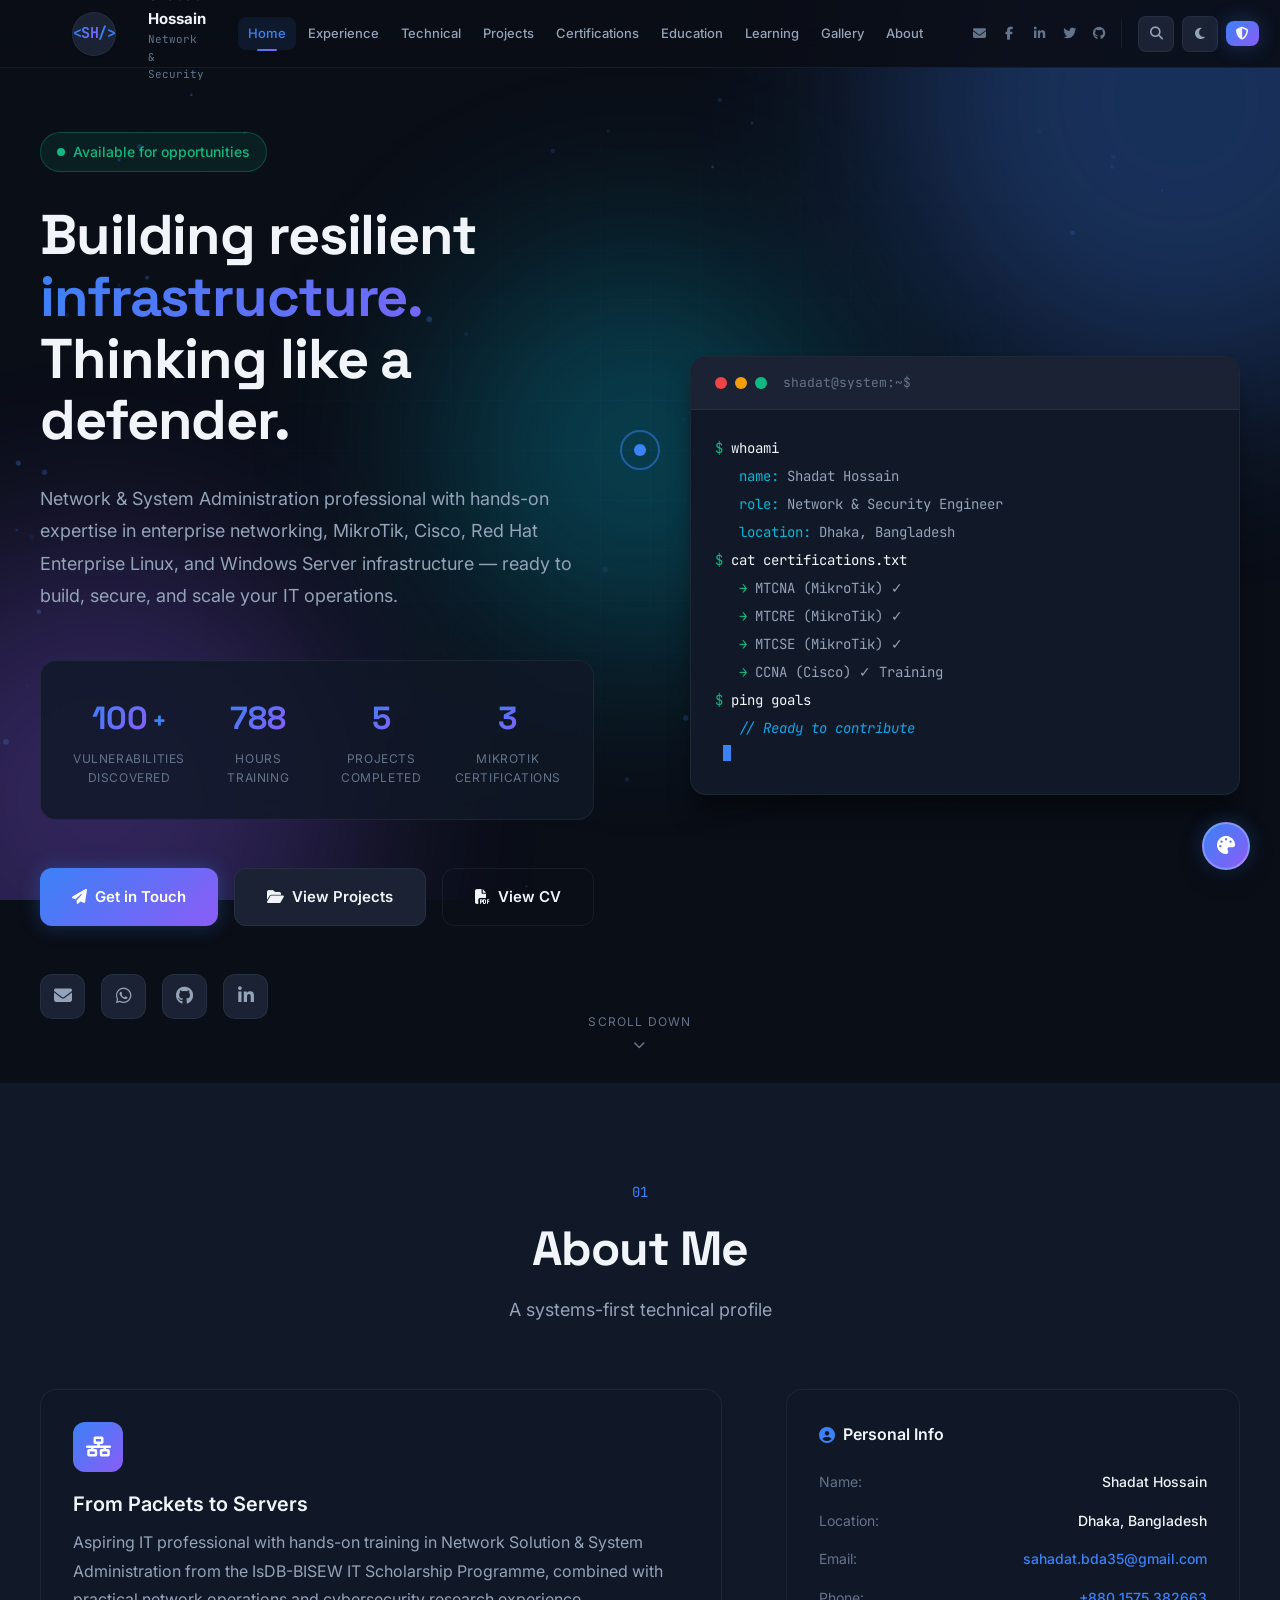
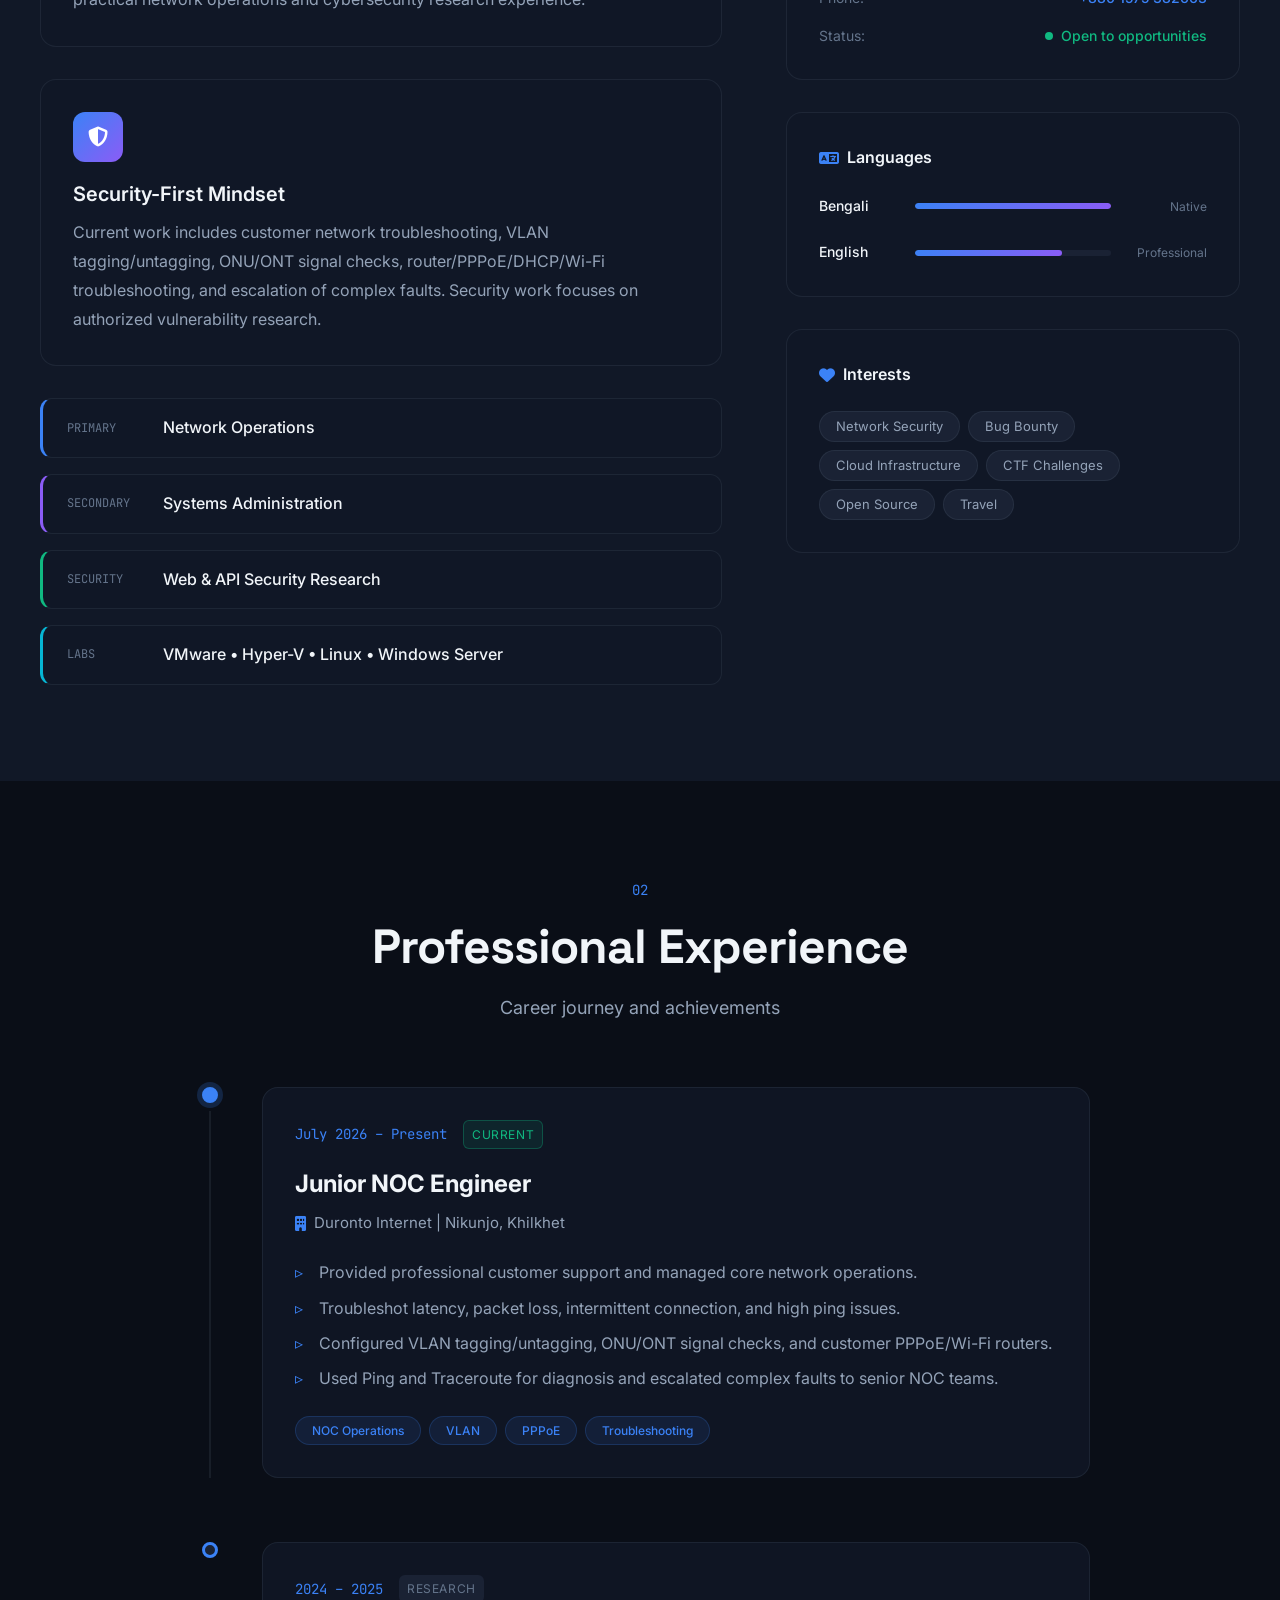
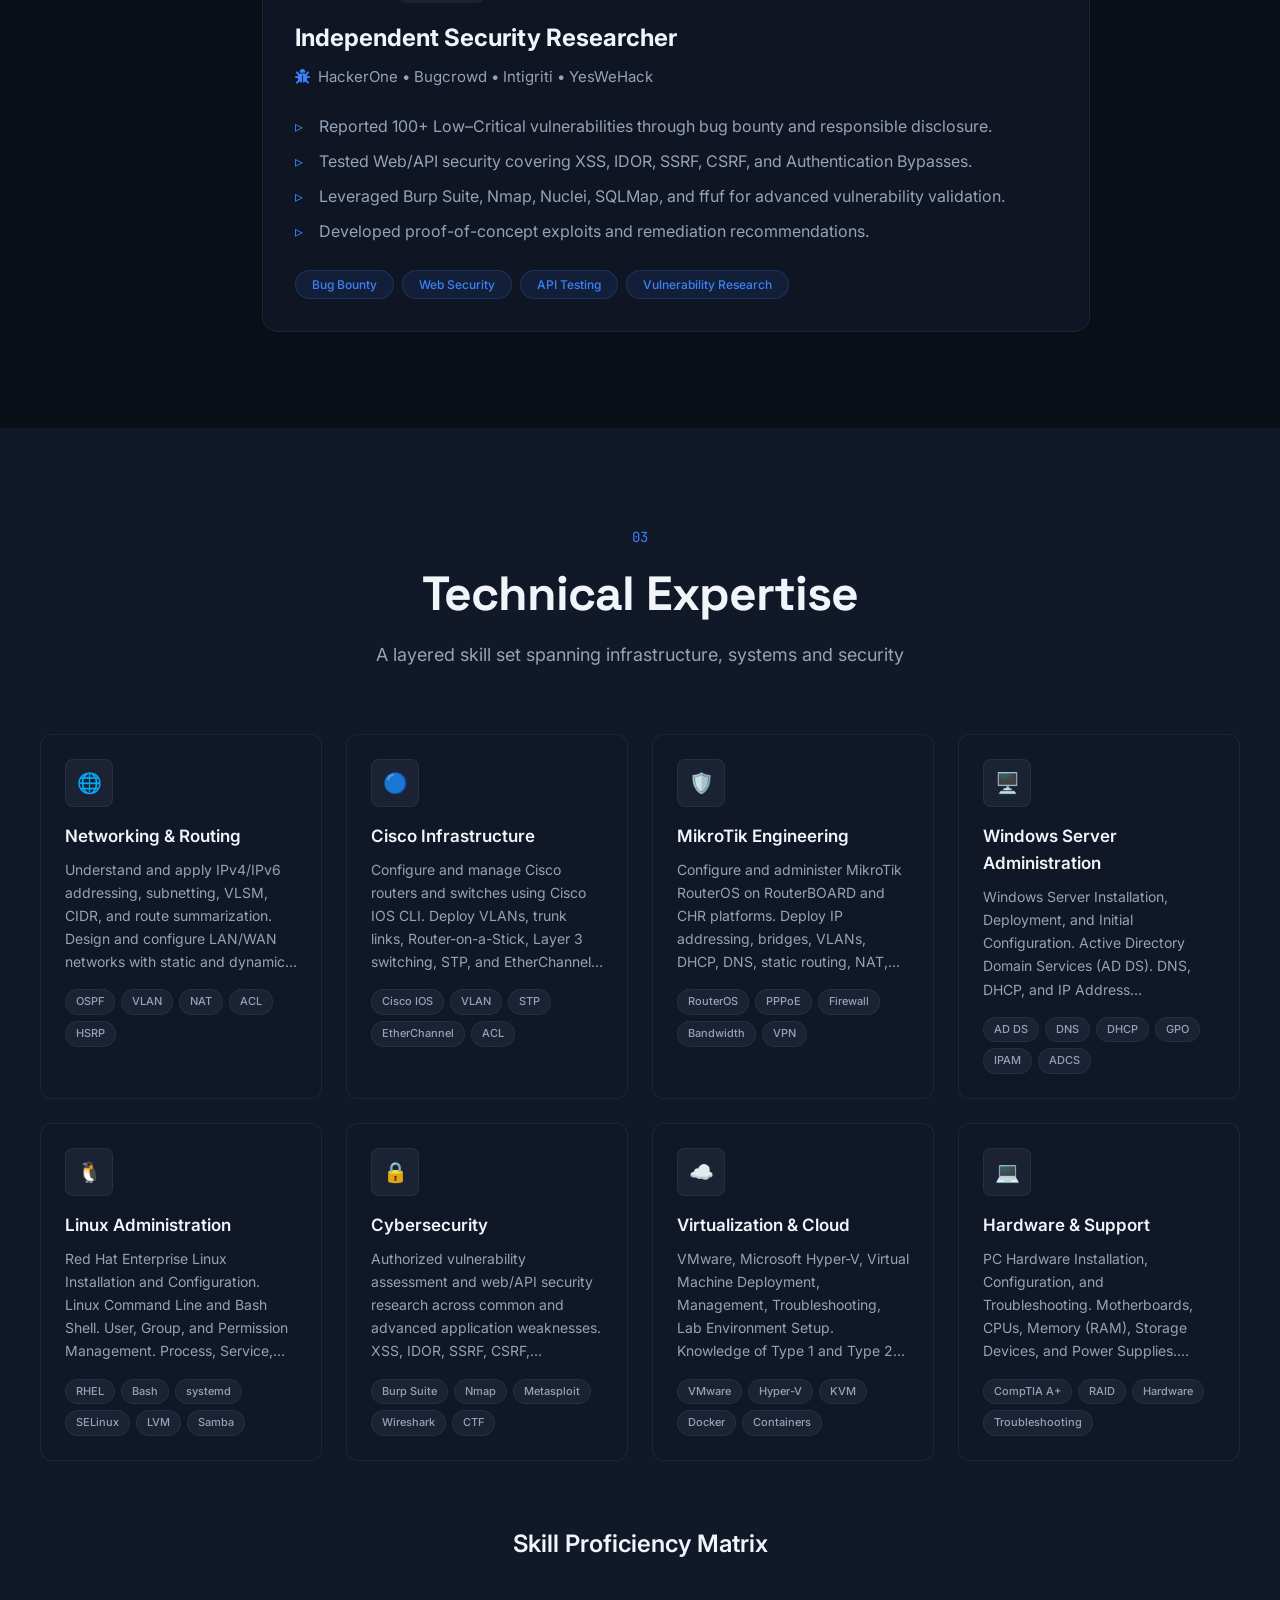
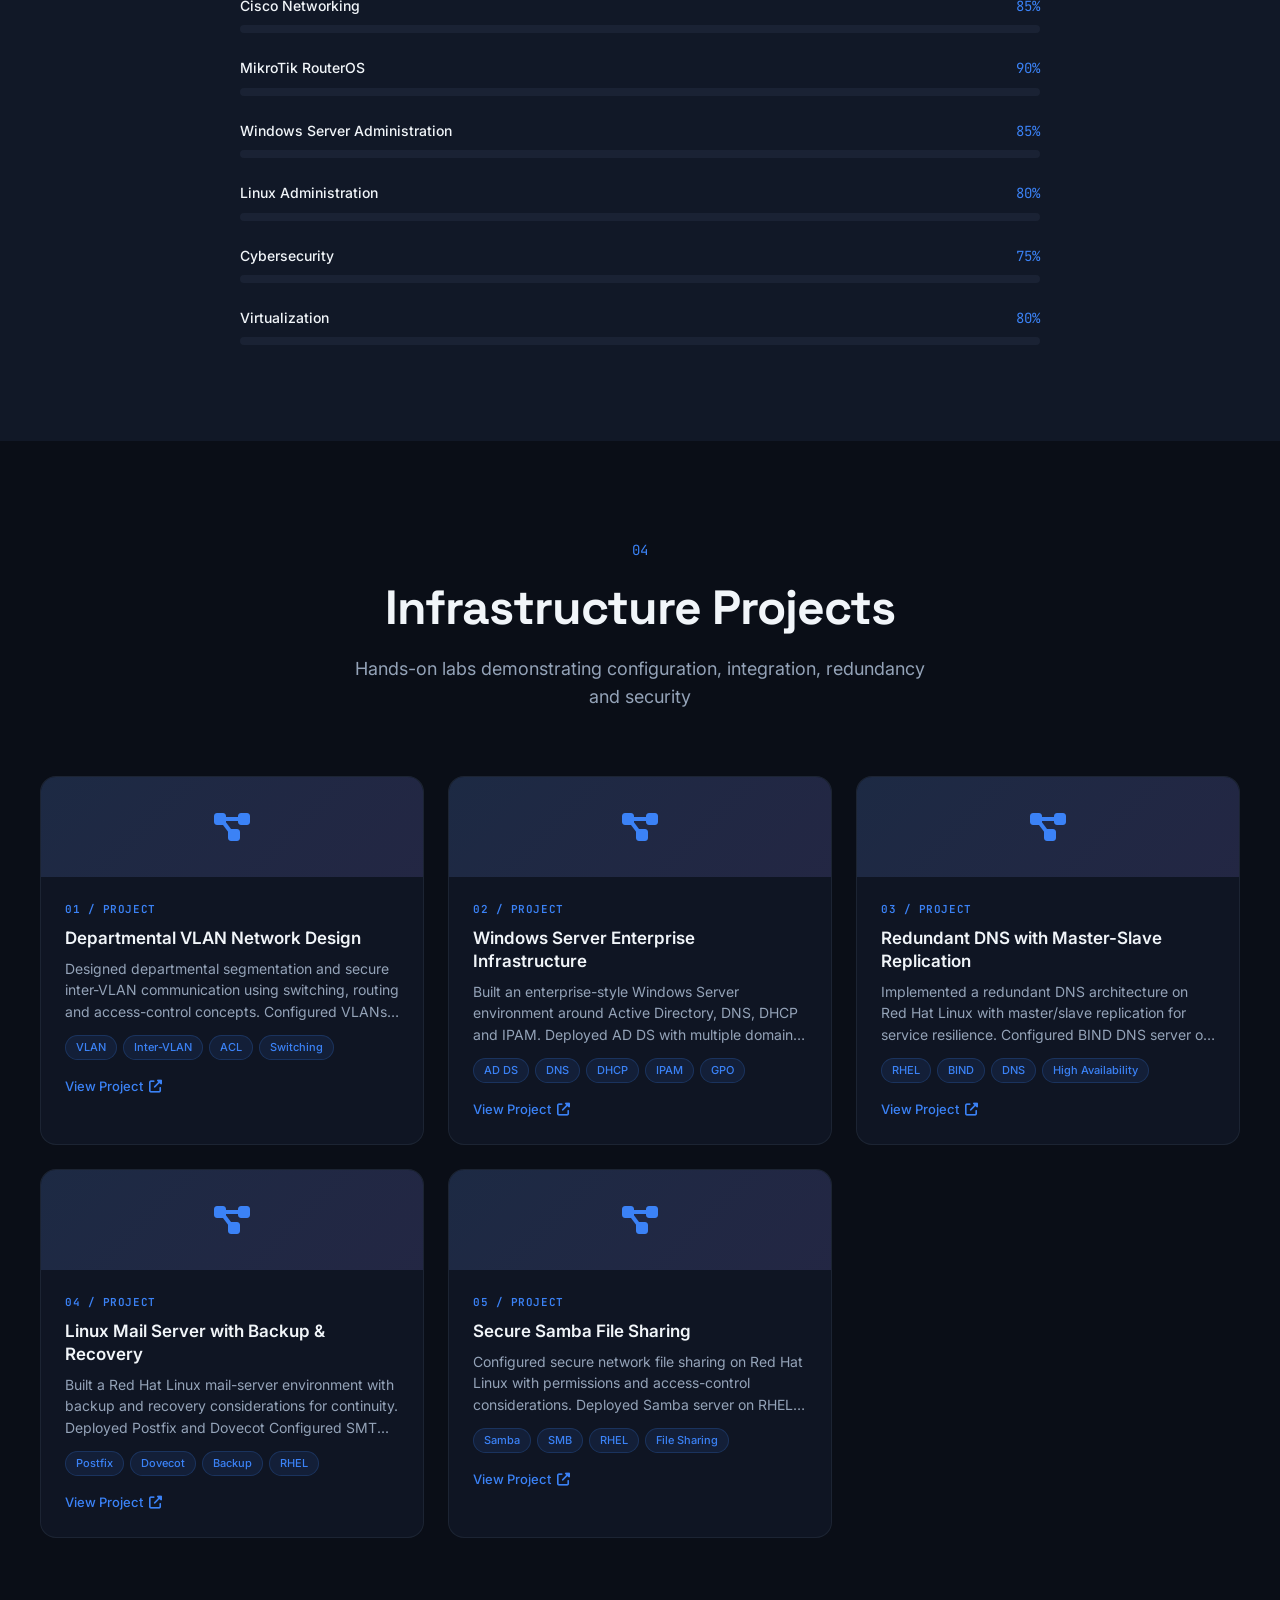
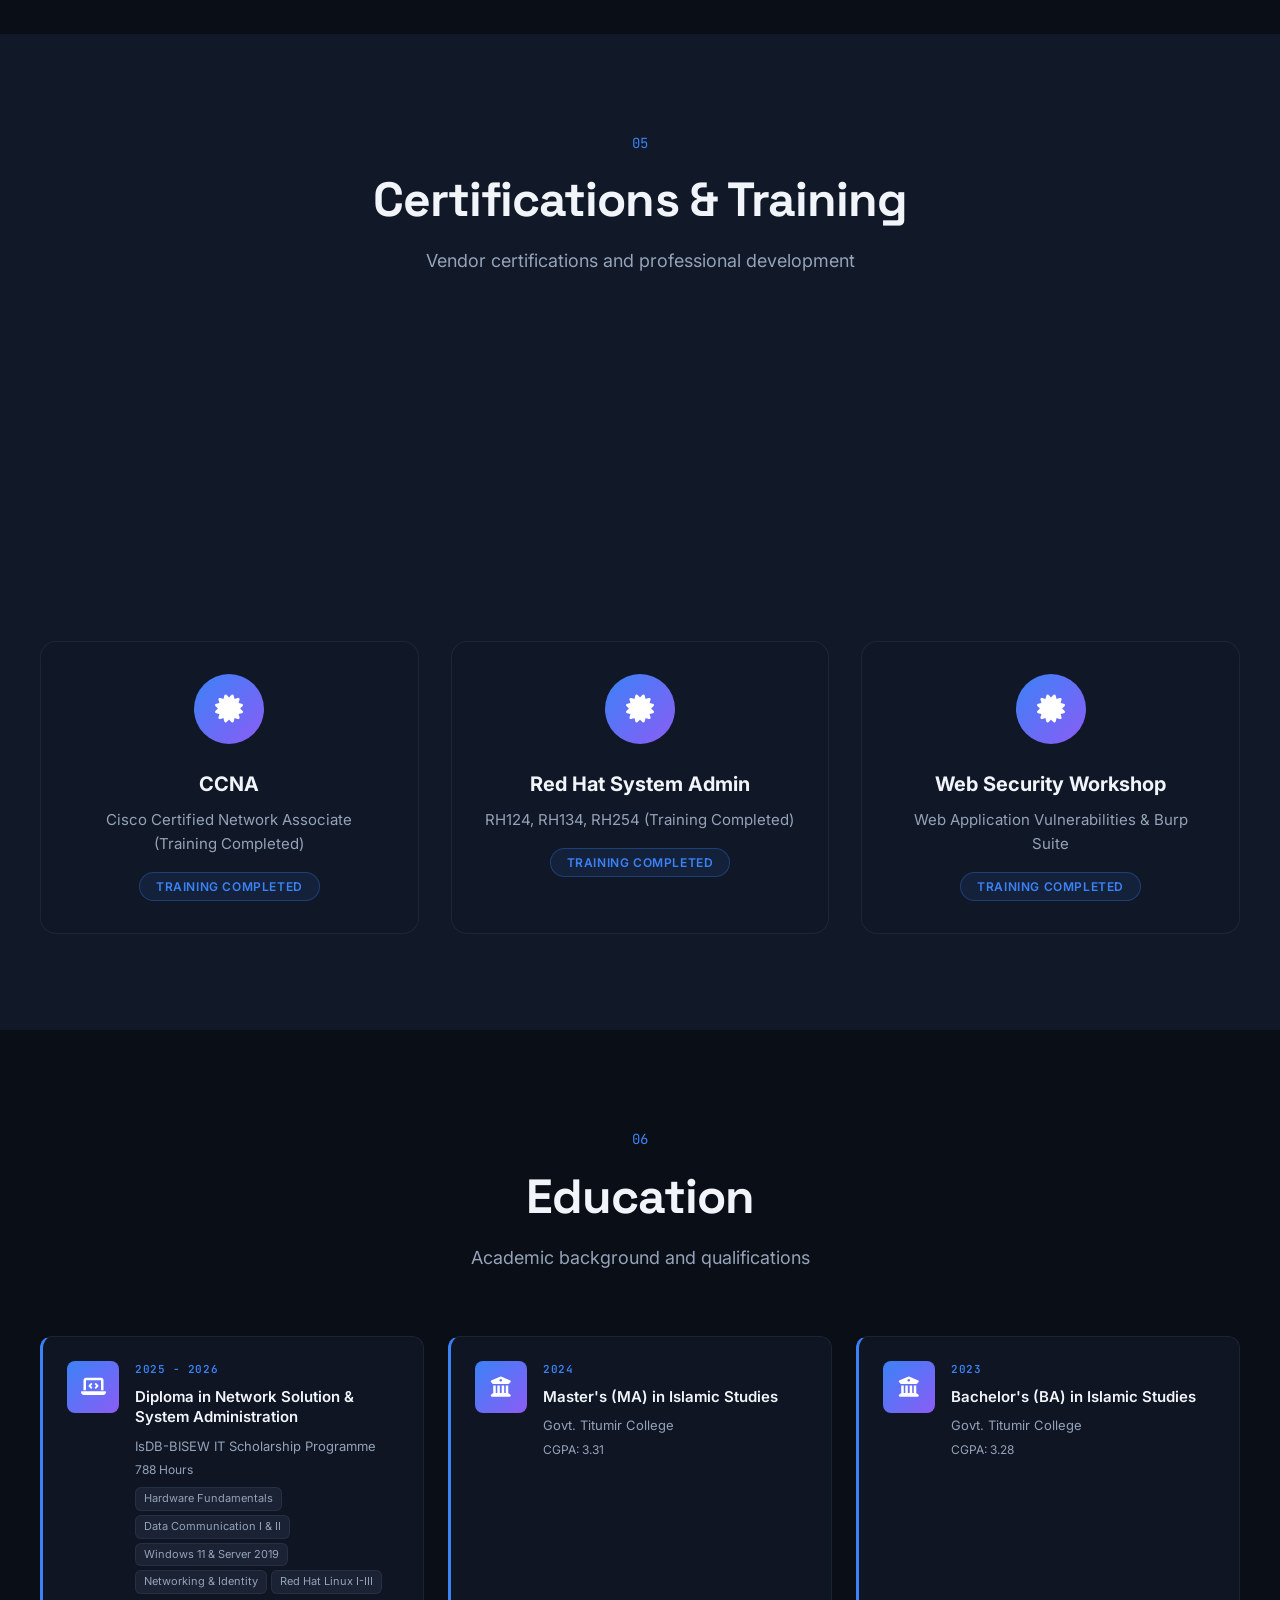
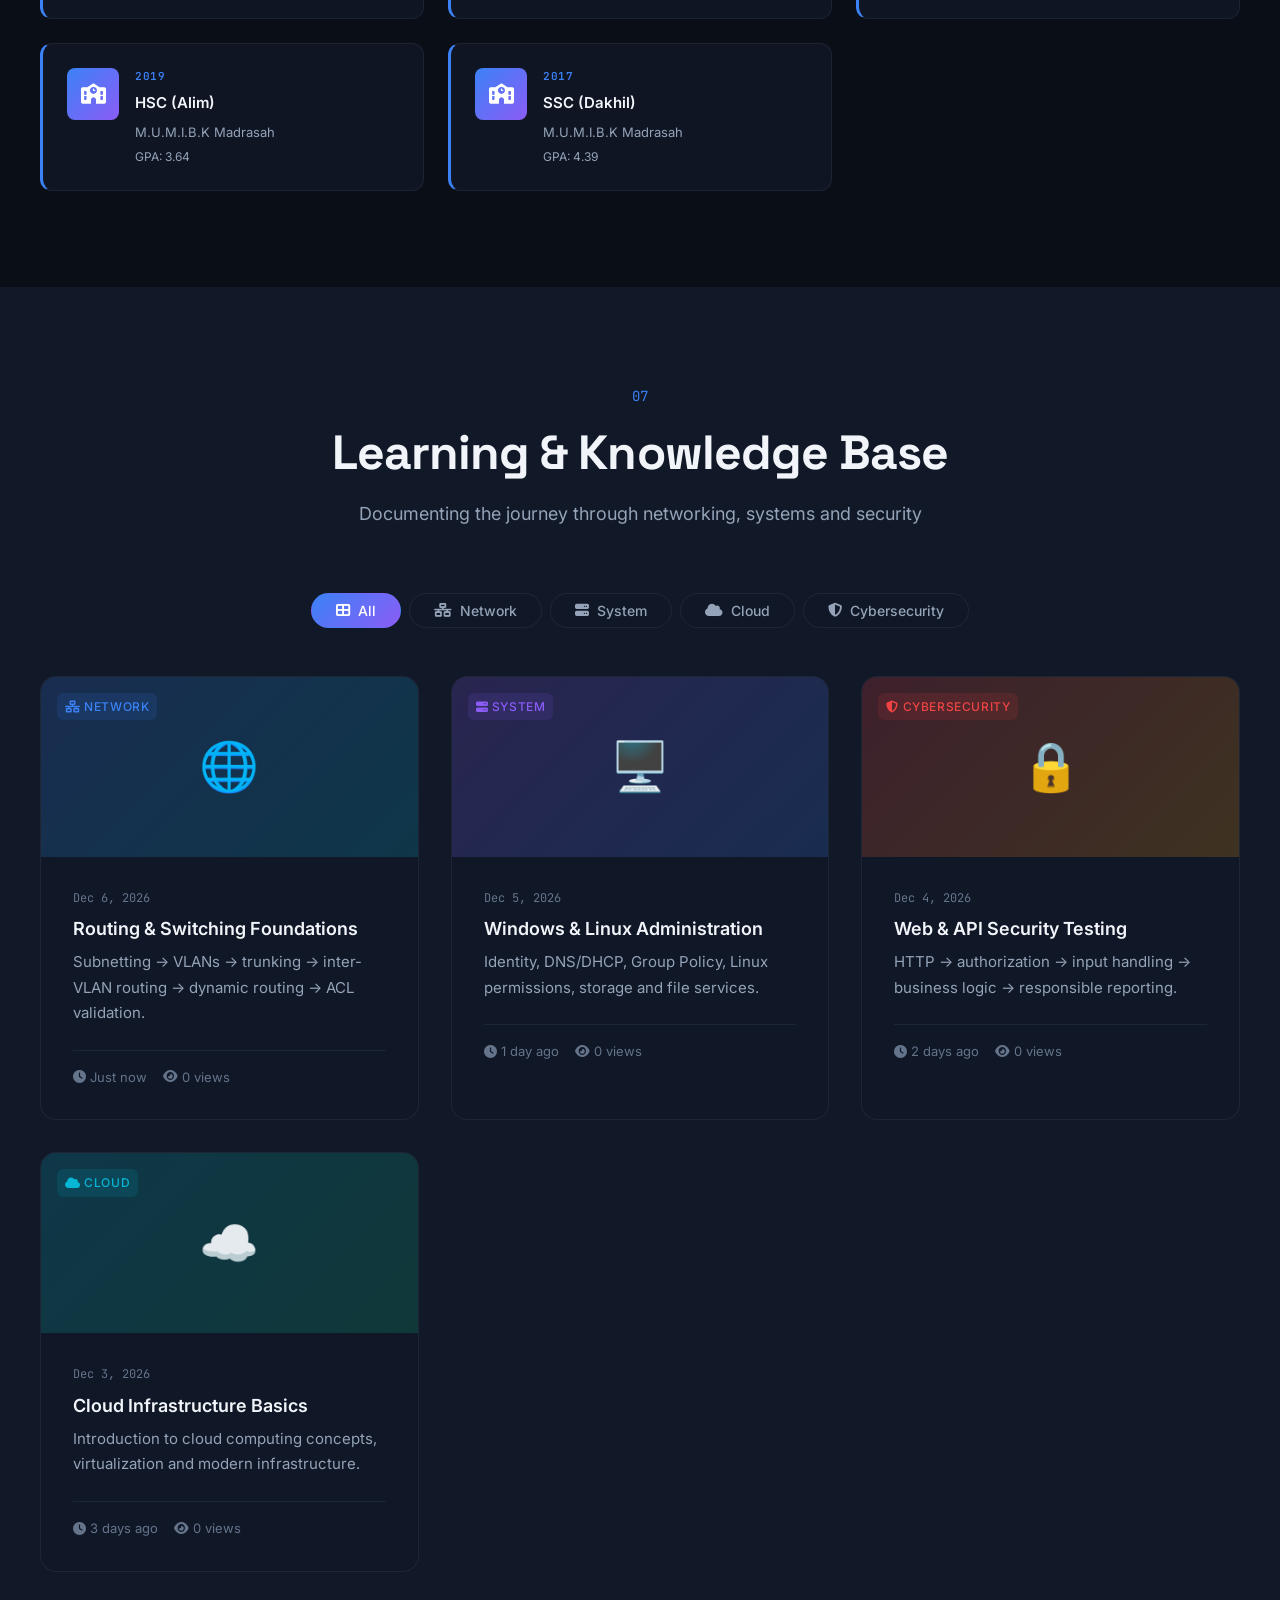
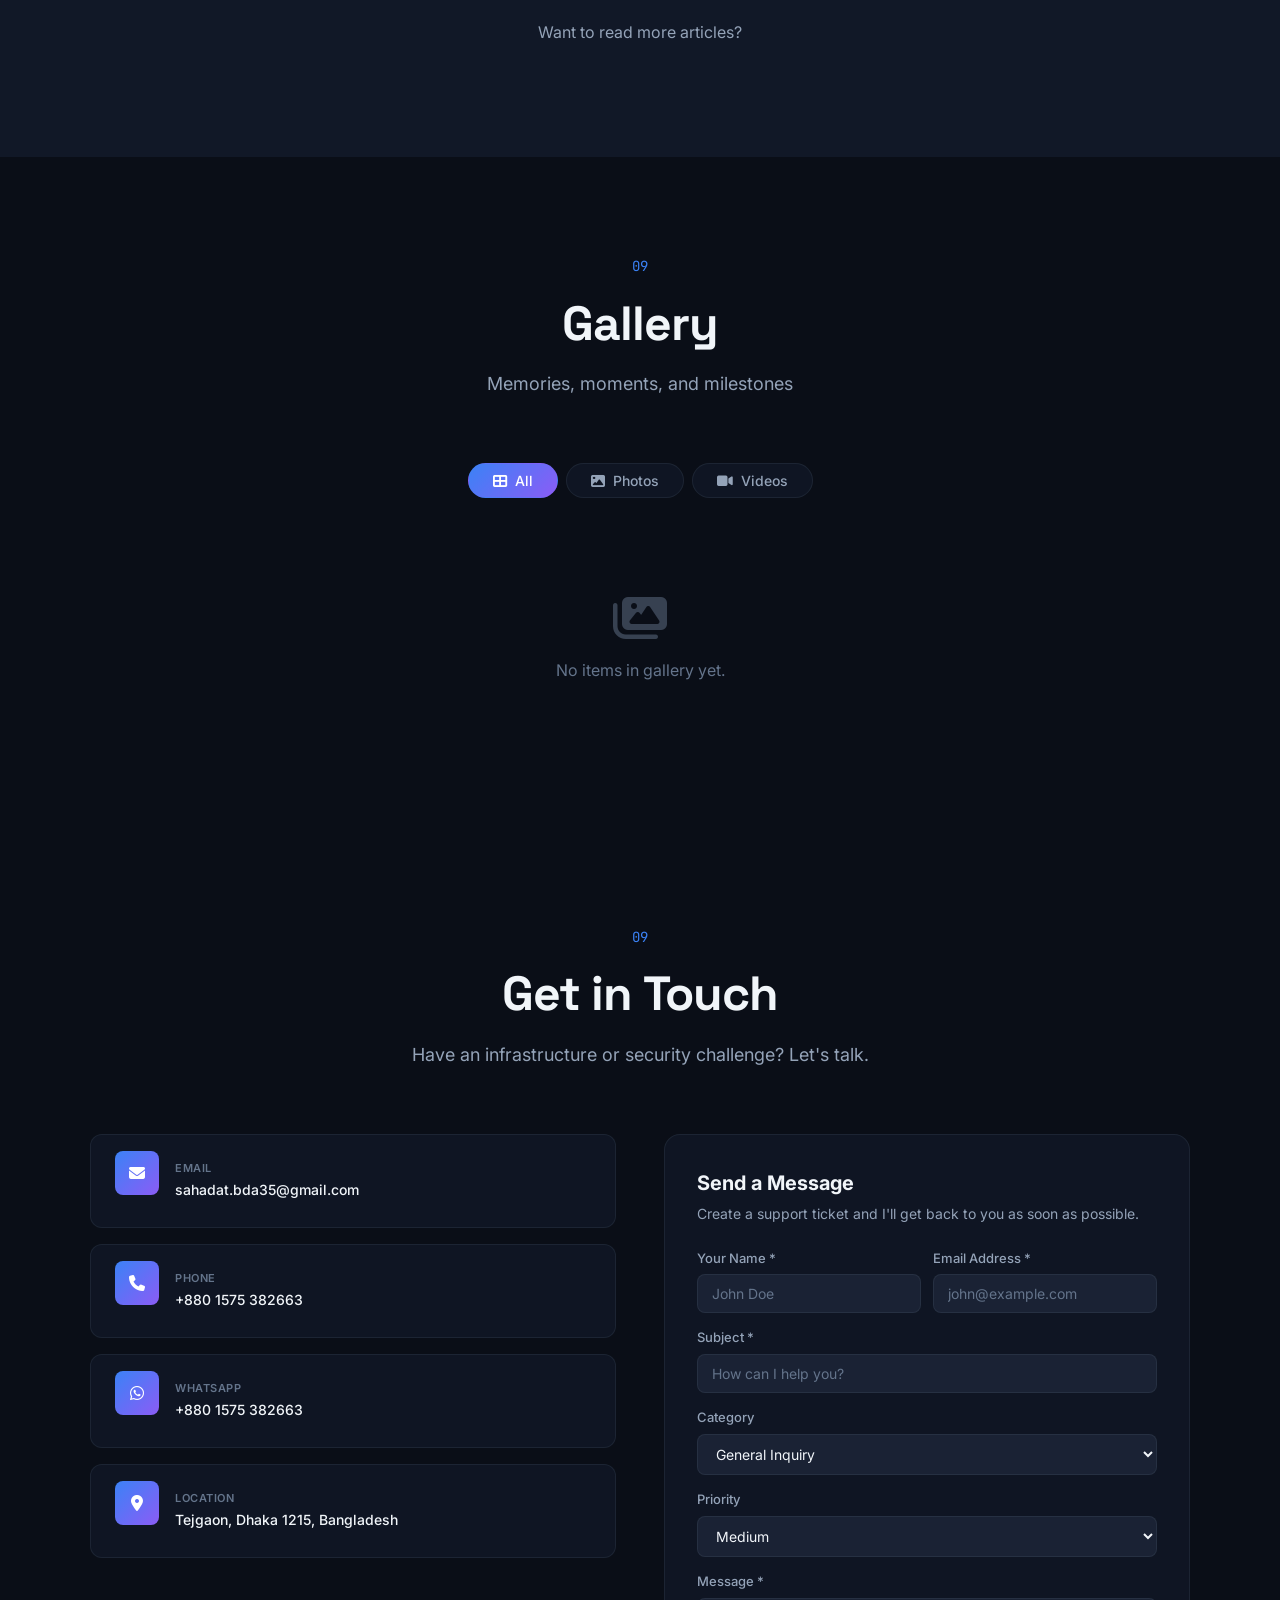
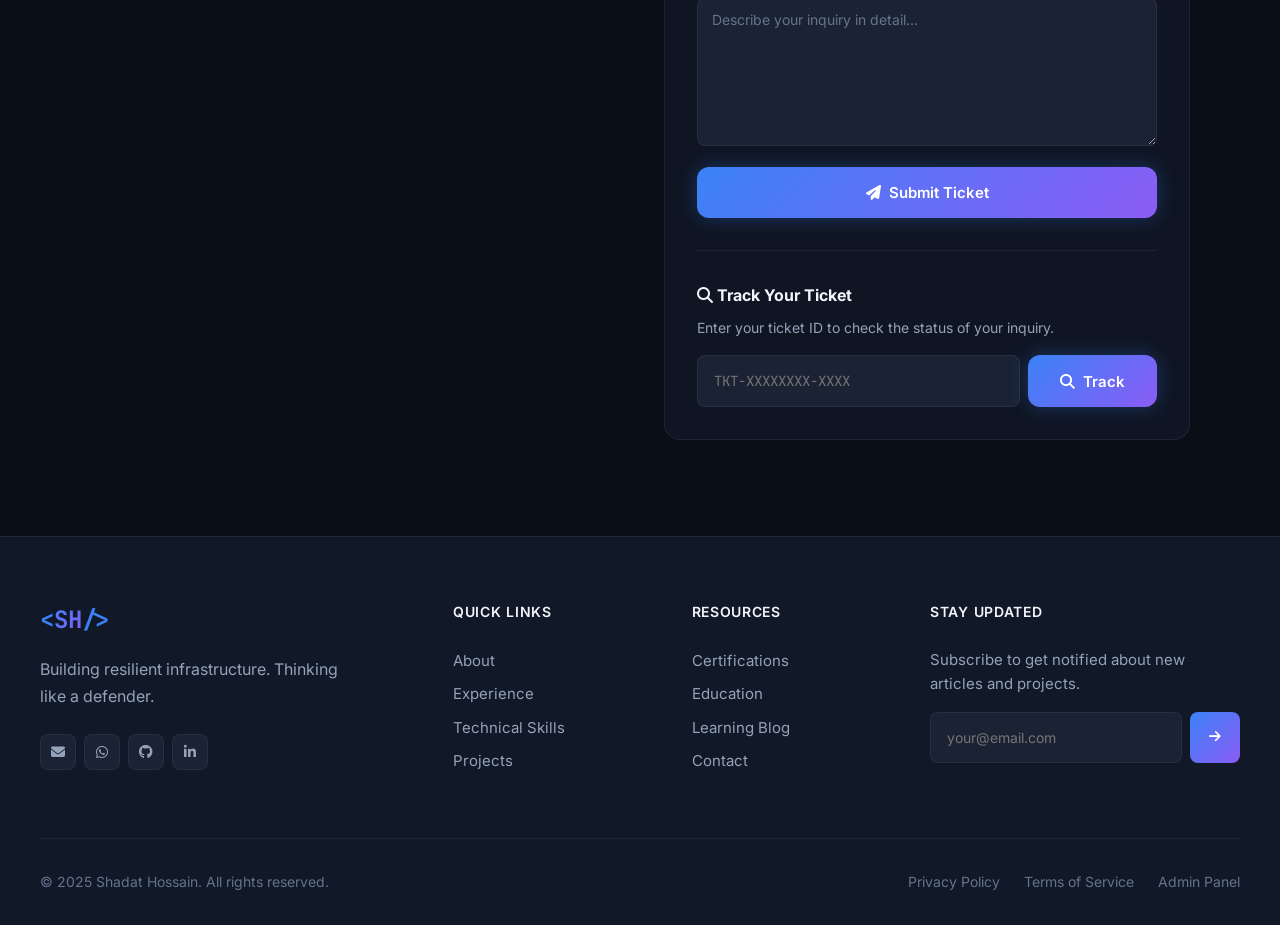
==== commit c1f5e68c: "Update index.html" ====
--- a/index.html
+++ b/index.html
@@ -47,9 +47,7 @@
     <!-- Navigation -->
     <nav class="navbar" id="navbar">
         <div class="nav-container">
-            <a href="#home" class="nav-logo">
                 <div class="nav-avatar" id="navAvatar">
-                    <!-- Fallback logo shown until image is uploaded -->
                     <span class="nav-avatar-logo">
                         <span class="logo-bracket">&lt;</span><span class="logo-text">SH</span><span class="logo-bracket">/&gt;</span>
                     </span>
--- a/css/style.css
+++ b/css/style.css
@@ -2016,32 +2016,36 @@
 }
 
 .contact-form-container {
-    padding: var(--space-lg);
+    max-width: 560px;             /* standard form width */
+    width: 100%;
+    margin: 0 auto;
+    padding: var(--space-xl);
     background: var(--bg-card);
     border: 1px solid var(--border-color);
-    border-radius: var(--radius-lg);
+    border-radius: var(--radius-xl);
 }
 
 .contact-form h3 {
-    font-size: 1.125rem;
+    font-size: 1.25rem;
     font-weight: 700;
-    margin-bottom: var(--space-xs);
+    margin-bottom: 4px;
 }
 
 .contact-form > p {
     color: var(--text-secondary);
     font-size: 0.875rem;
     margin-bottom: var(--space-lg);
+    line-height: 1.5;
 }
 
 .form-row {
     display: grid;
     grid-template-columns: 1fr 1fr;
-    gap: var(--space-md);
+    gap: 12px;
 }
 
 .form-group {
-    margin-bottom: var(--space-md);
+    margin-bottom: 14px;
 }
 
 .form-group label {
@@ -2056,10 +2060,10 @@
 .form-group textarea,
 .form-group select {
     width: 100%;
-    padding: 10px 12px;
+    padding: 10px 14px;
     background: var(--bg-tertiary);
     border: 1px solid var(--border-color);
-    border-radius: var(--radius-sm);
+    border-radius: var(--radius-md);
     color: var(--text-primary);
     font-size: 0.875rem;
     transition: all var(--transition-fast);
@@ -2080,7 +2084,8 @@
 
 .form-group textarea {
     resize: vertical;
-    min-height: 90px;
+    min-height: 100px;
+    line-height: 1.5;
 }
 
 .form-group select {
@@ -2939,9 +2944,11 @@
 /* ── Standard Contact Cards (Compact) ─────────────────────── */
 .contact-grid {
     display: grid;
-    grid-template-columns: 350px 1fr;
+    grid-template-columns: 1fr 1fr;   /* equal halves — standard */
     gap: var(--space-2xl);
     align-items: start;
+    max-width: 1100px;
+    margin: 0 auto;
 }
 
 .contact-info {
@@ -3214,6 +3221,7 @@
 
 /* ── Navbar Avatar ────────────────────────────────────────── */
 .nav-avatar {
+    position: relative;
     width: 44px;
     height: 44px;
     border-radius: 50%;
@@ -3222,18 +3230,71 @@
     display: flex;
     align-items: center;
     justify-content: center;
-    font-size: 1.125rem;
+    font-family: var(--font-mono);
+    font-size: 0.8125rem;
+    font-weight: 700;
     flex-shrink: 0;
     overflow: hidden;
     border: 2px solid var(--border-color);
     box-shadow: var(--shadow-md);
     transition: all var(--transition-fast);
-}
-
+    isolation: isolate;
+}
+
+/* ── Navbar Avatar ────────────────────────────────────────── */
+.nav-avatar {
+    position: relative;
+    width: 44px;
+    height: 44px;
+    border-radius: 50%;
+    background: var(--bg-tertiary);
+    color: var(--text-primary);
+    display: flex;
+    align-items: center;
+    justify-content: center;
+    font-family: var(--font-mono);
+    font-size: 0.875rem;
+    font-weight: 700;
+    flex-shrink: 0;
+    overflow: hidden;
+    border: 1px solid var(--border-color);
+    box-shadow: var(--shadow-sm);
+    transition: all var(--transition-fast);
+}
+
+/* Styled <SH/> — big, gradient, recognisable */
+.nav-avatar-logo {
+    display: inline-flex;
+    align-items: center;
+    letter-spacing: -0.04em;
+    font-family: var(--font-mono);
+    font-weight: 700;
+    font-size: 0.9375rem;
+    line-height: 1;
+    position: relative;
+    z-index: 1;
+}
+
+.nav-avatar-logo .logo-bracket {
+    color: var(--accent-primary);
+}
+
+.nav-avatar-logo .logo-text {
+    background: var(--gradient-primary);
+    -webkit-background-clip: text;
+    background-clip: text;
+    -webkit-text-fill-color: transparent;
+}
+
+/* Uploaded image covers the <SH/> completely */
 .nav-avatar img {
+    position: absolute;
+    inset: 0;
     width: 100%;
     height: 100%;
     object-fit: cover;
+    display: block;
+    z-index: 2;
 }
 
 .nav-avatar:hover {
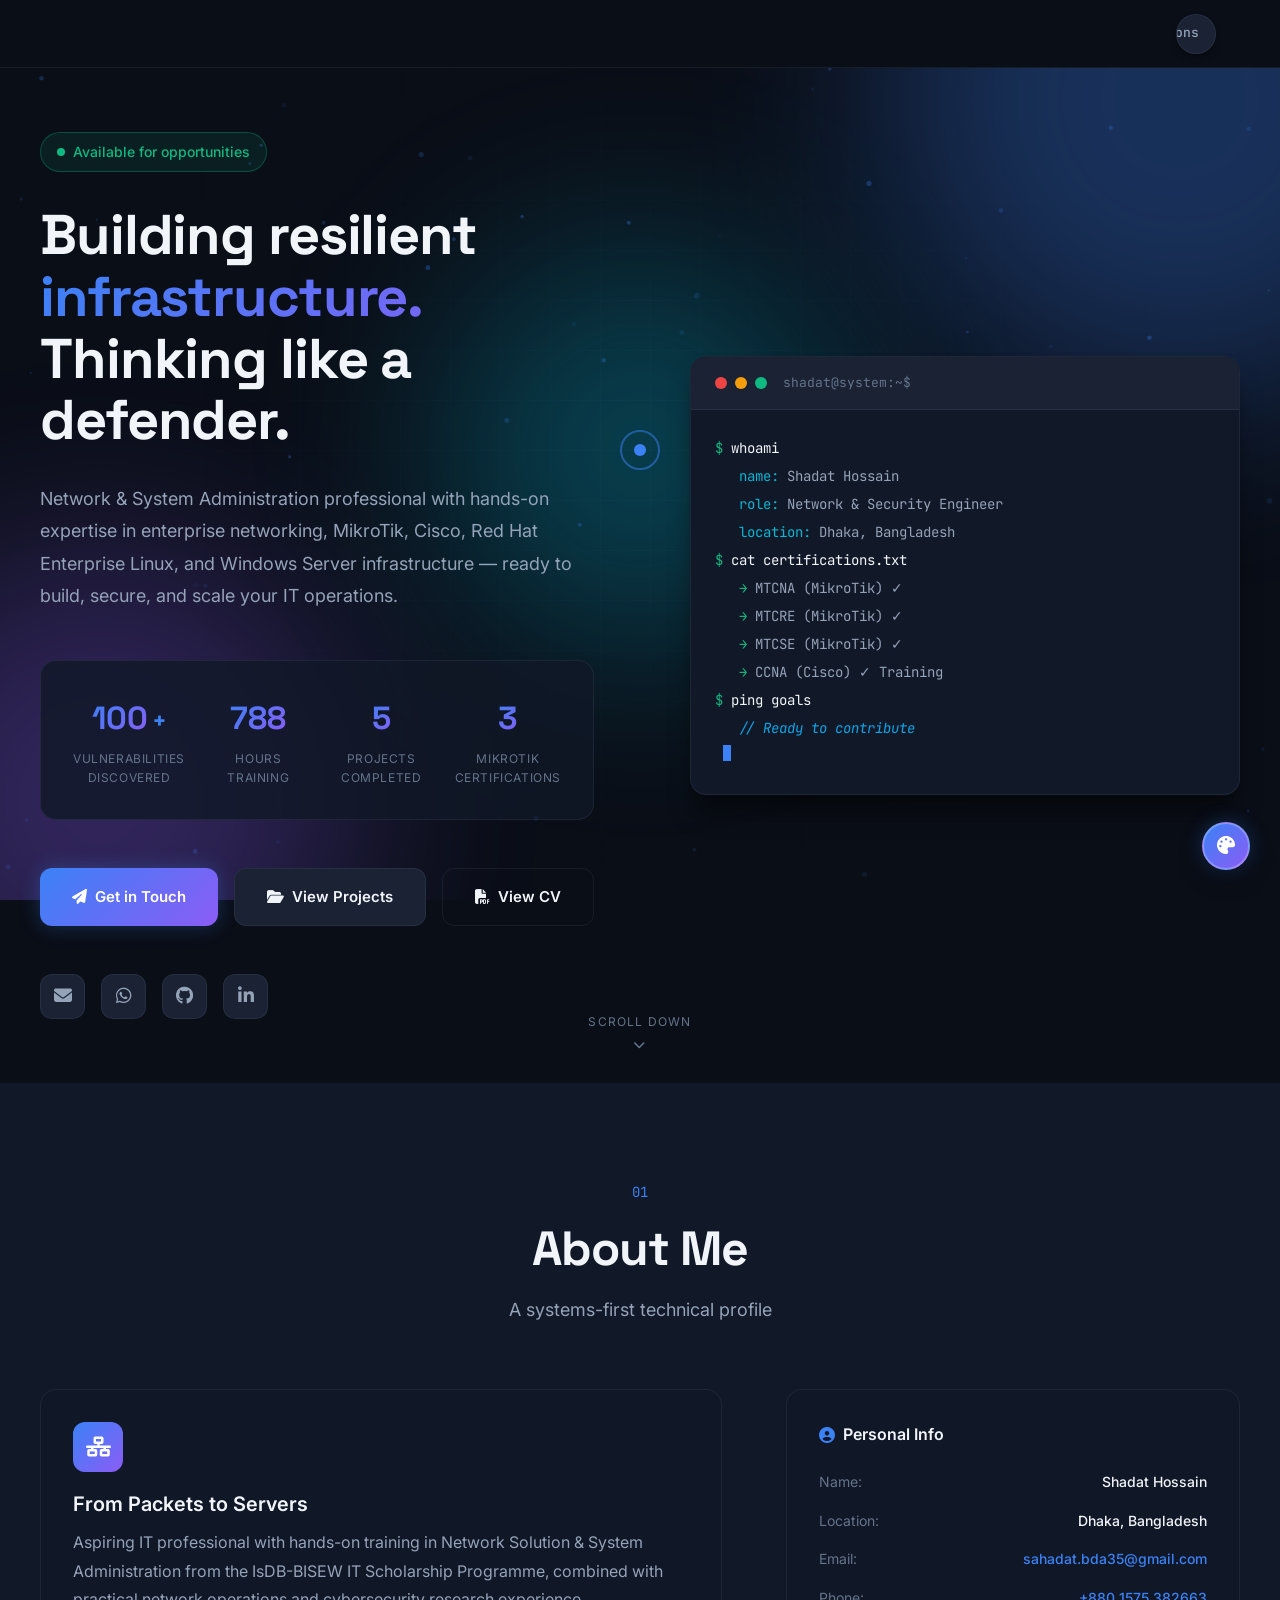
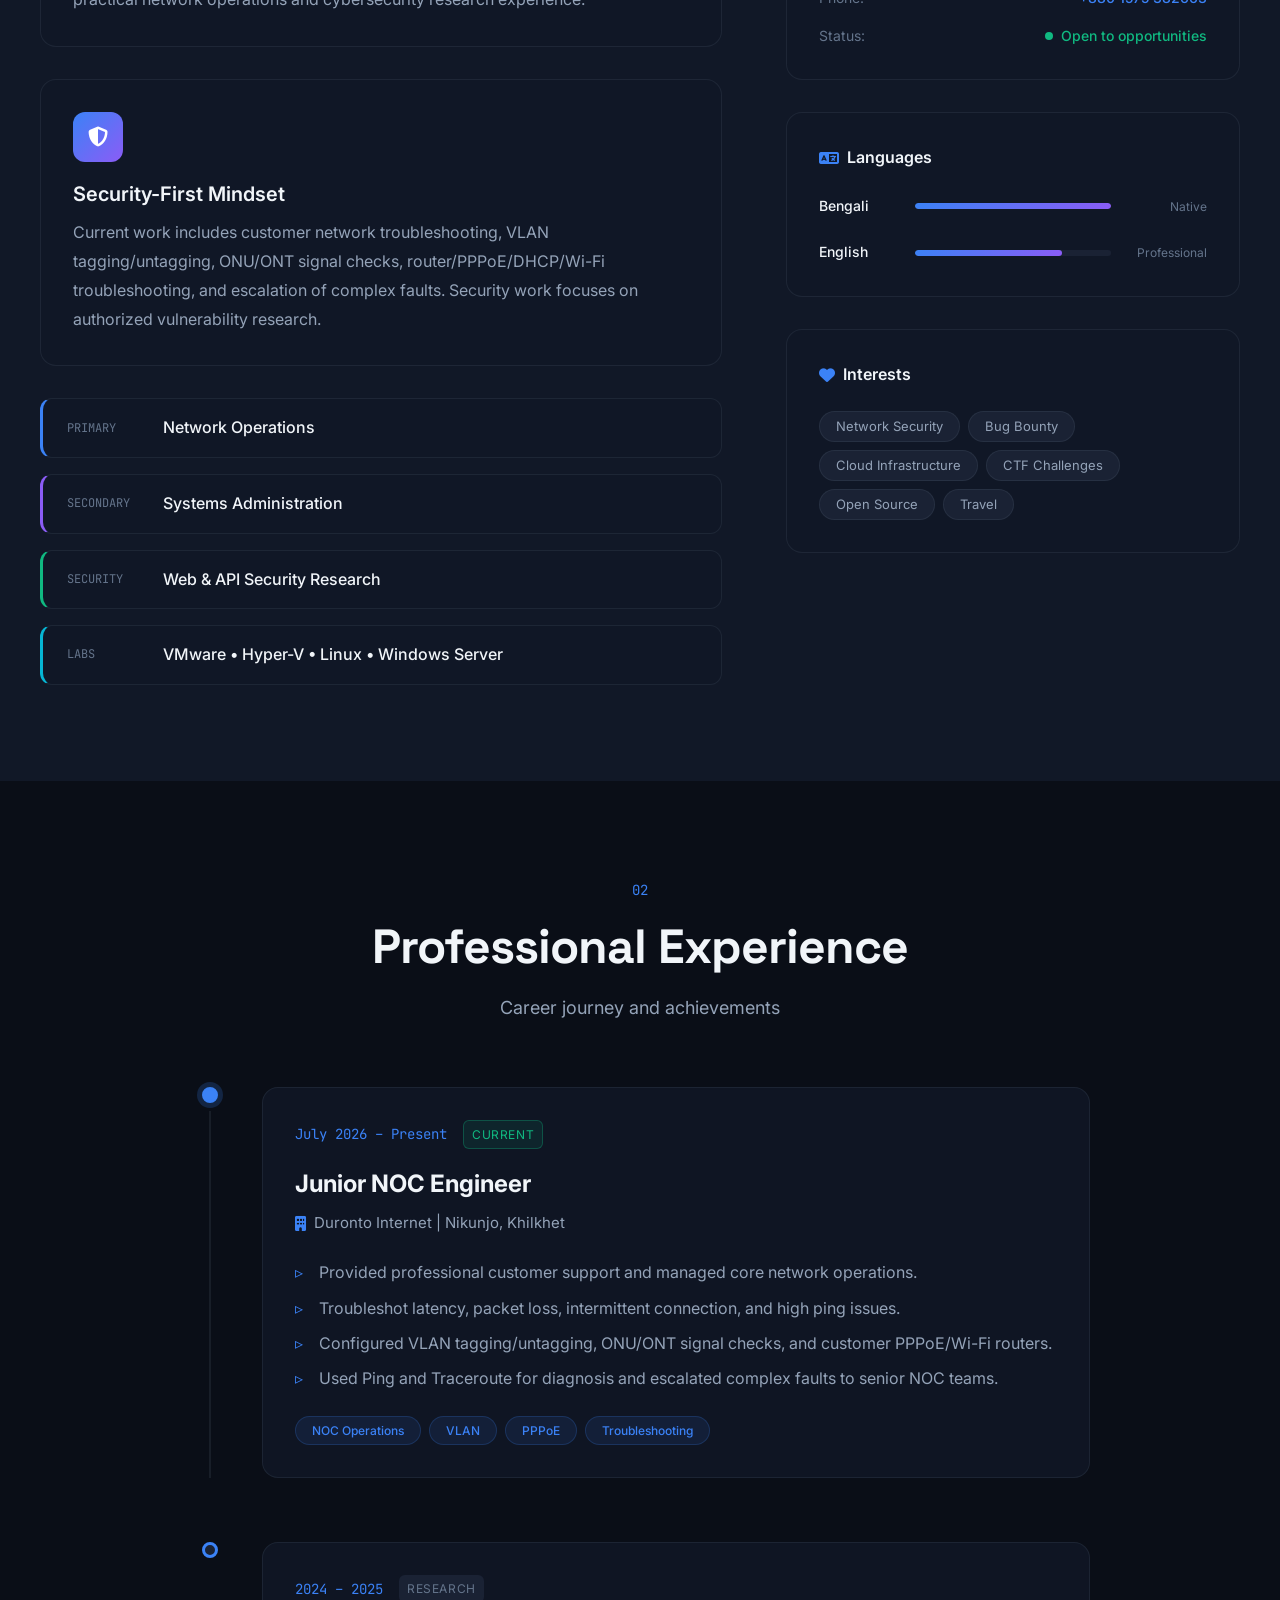
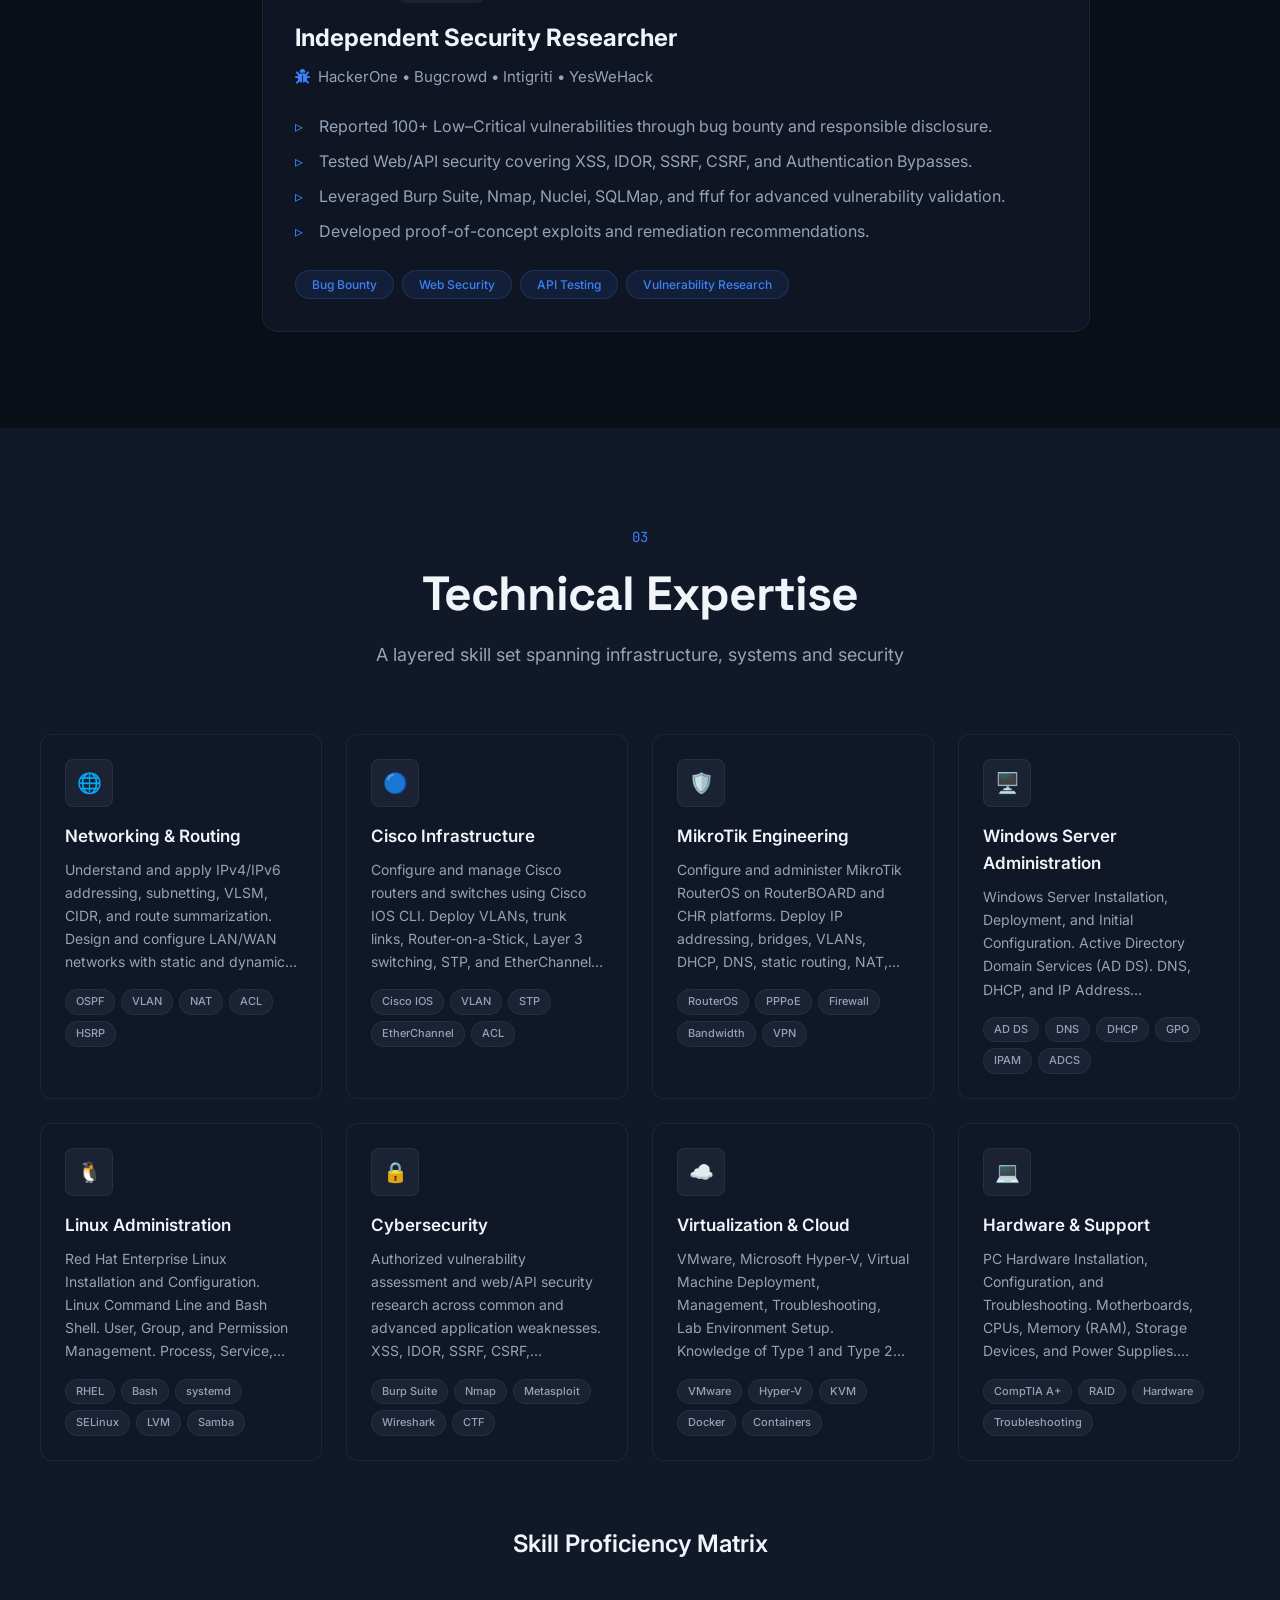
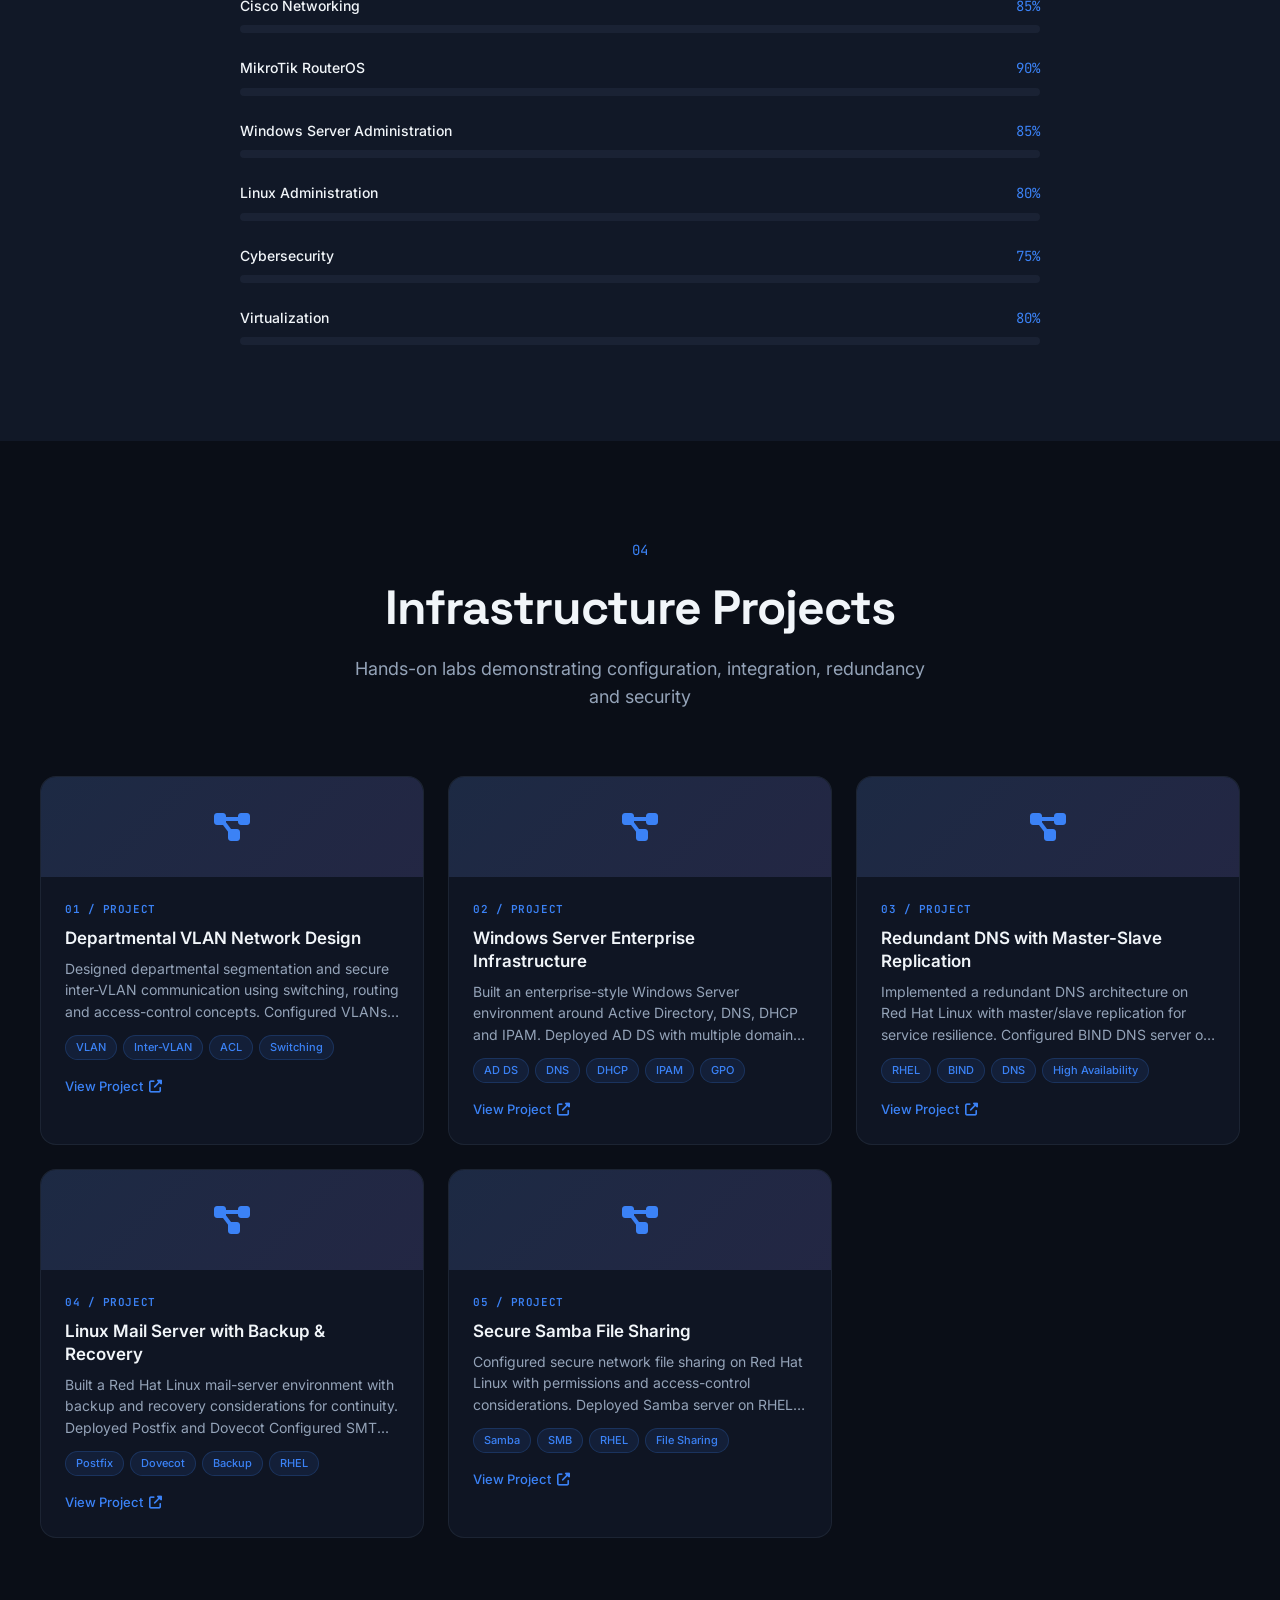
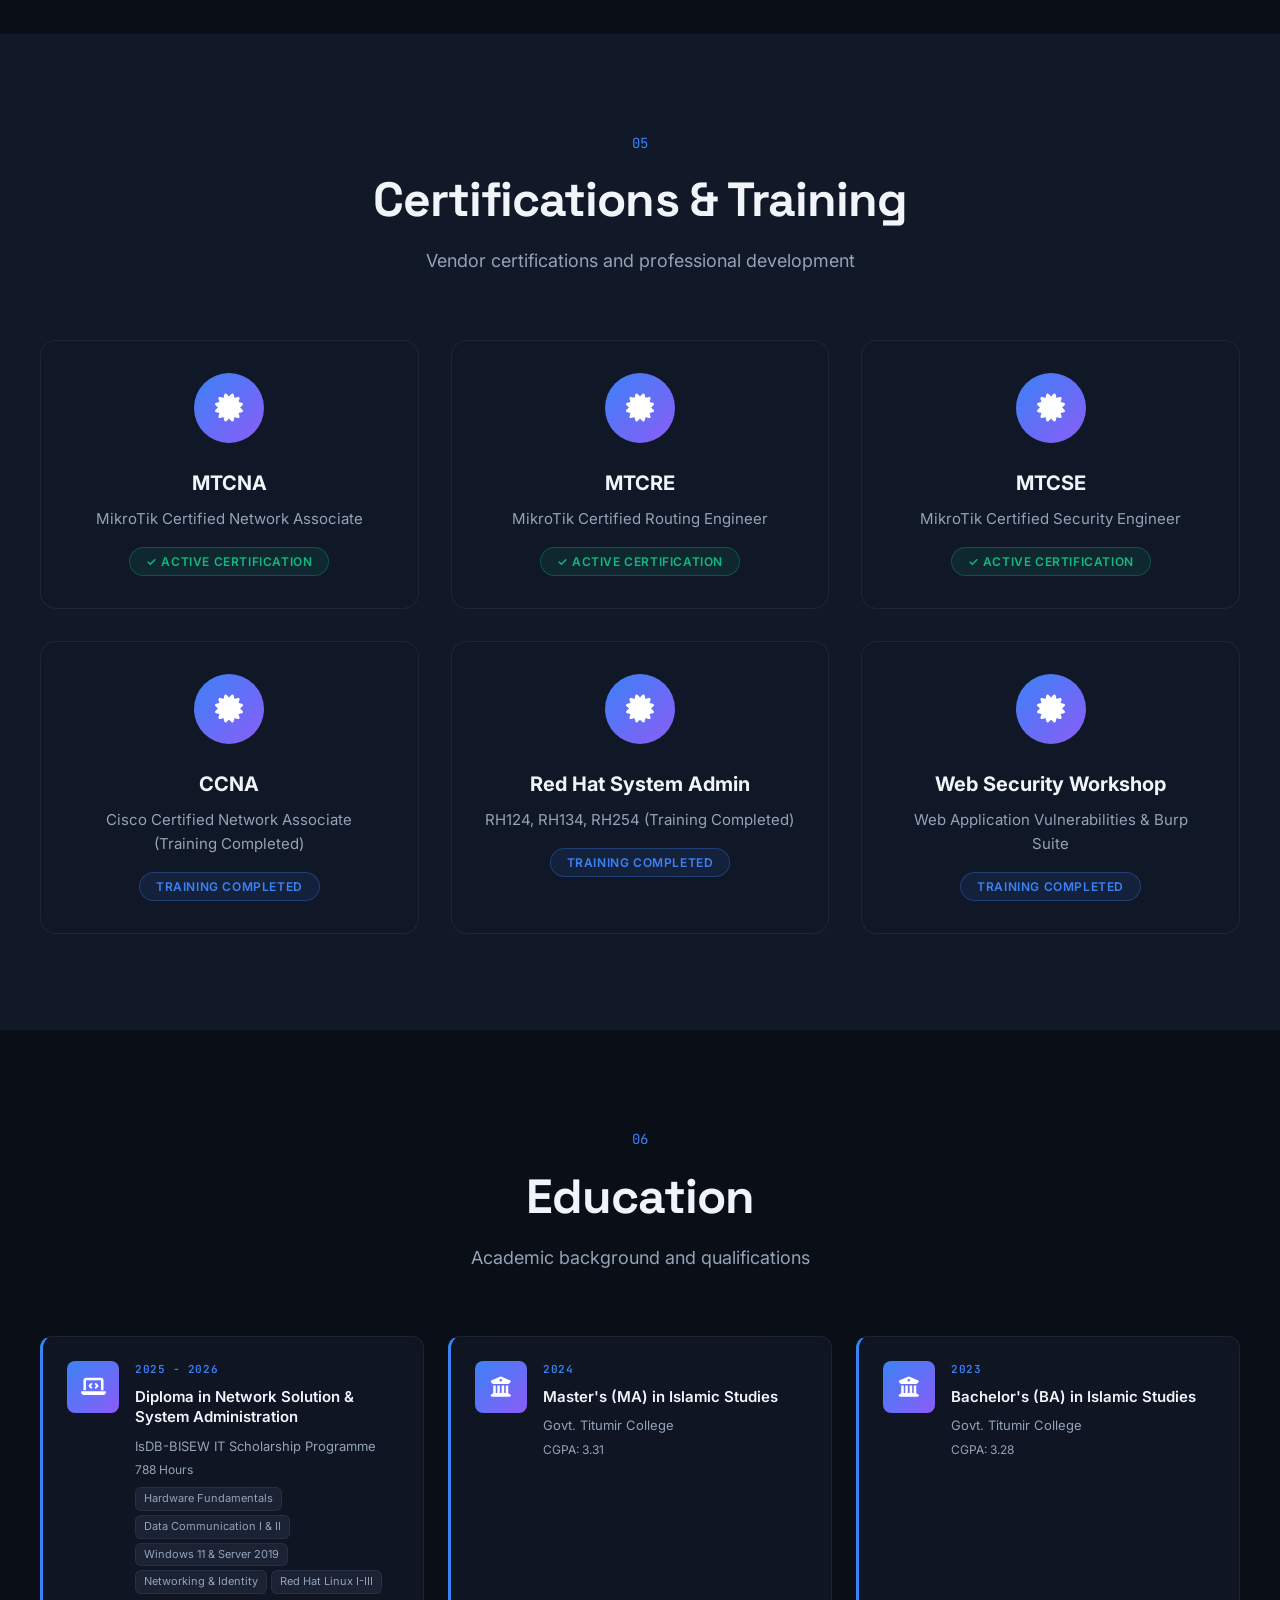
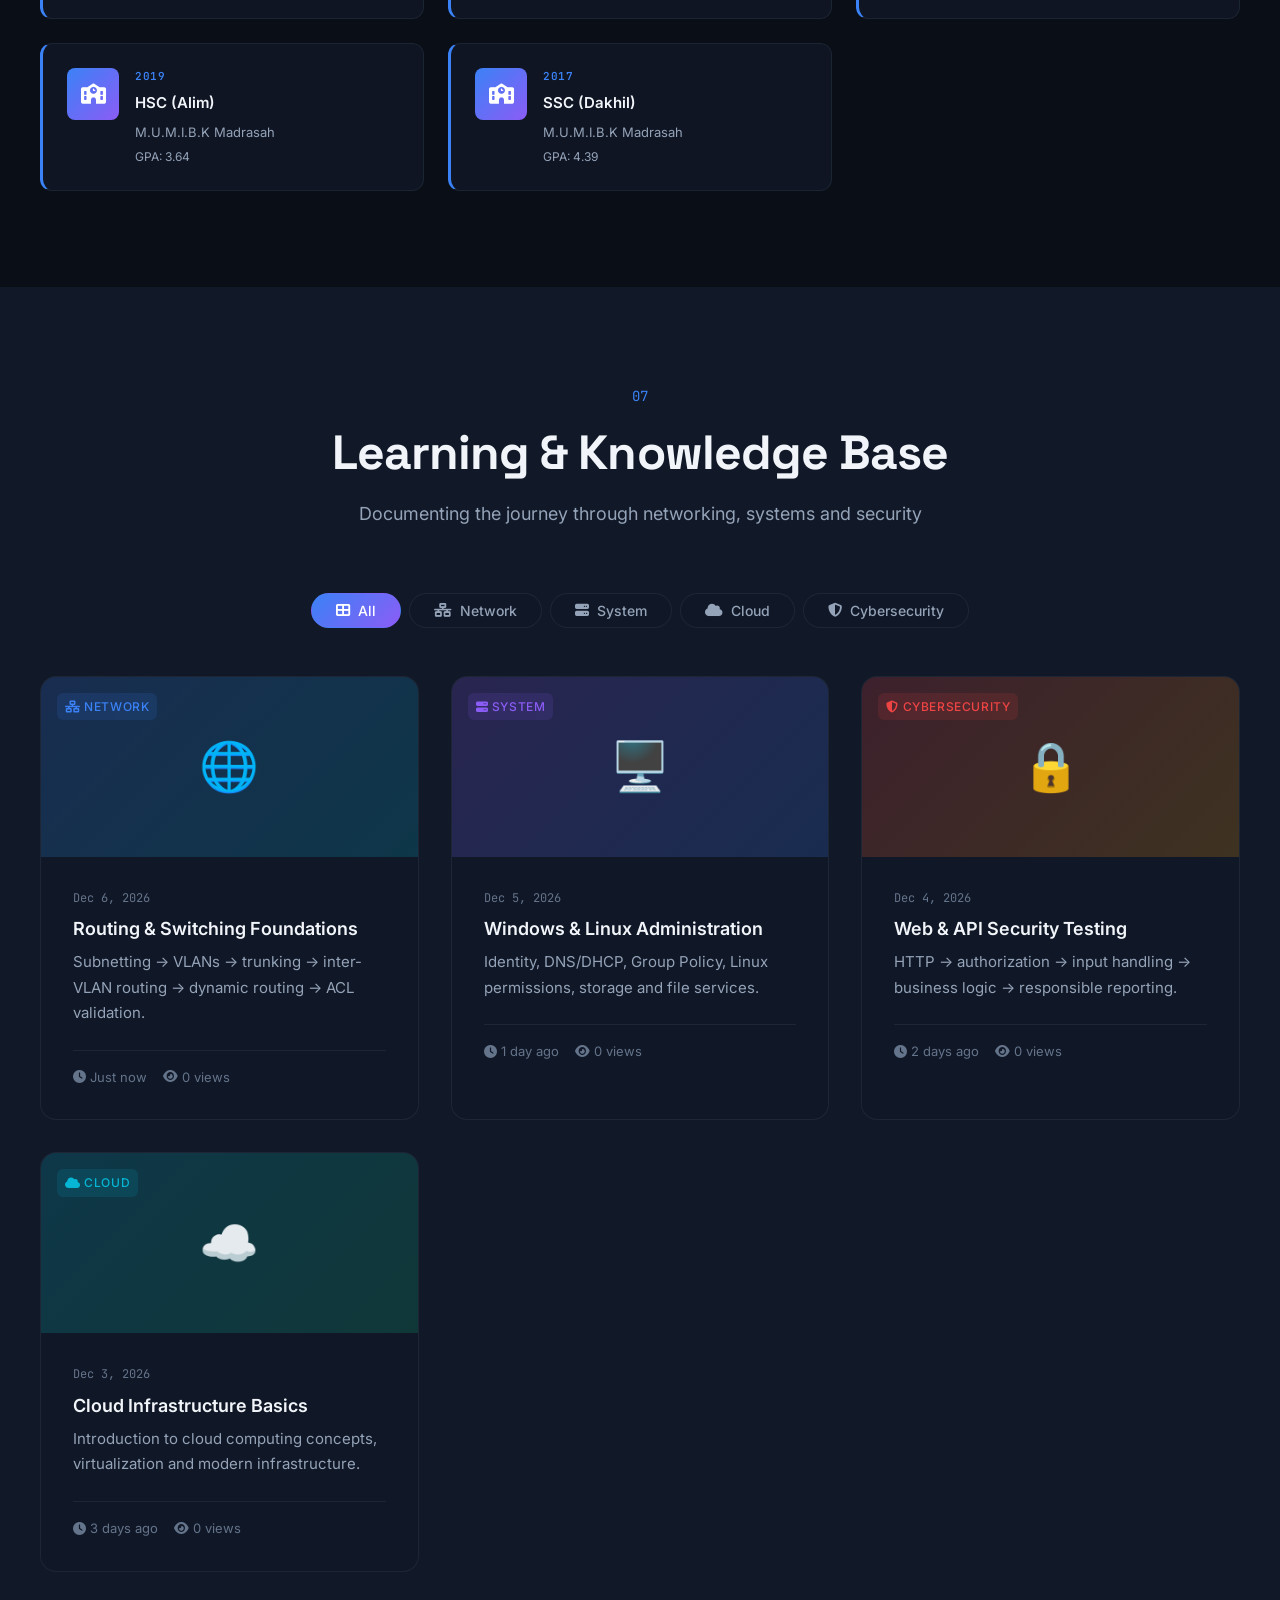
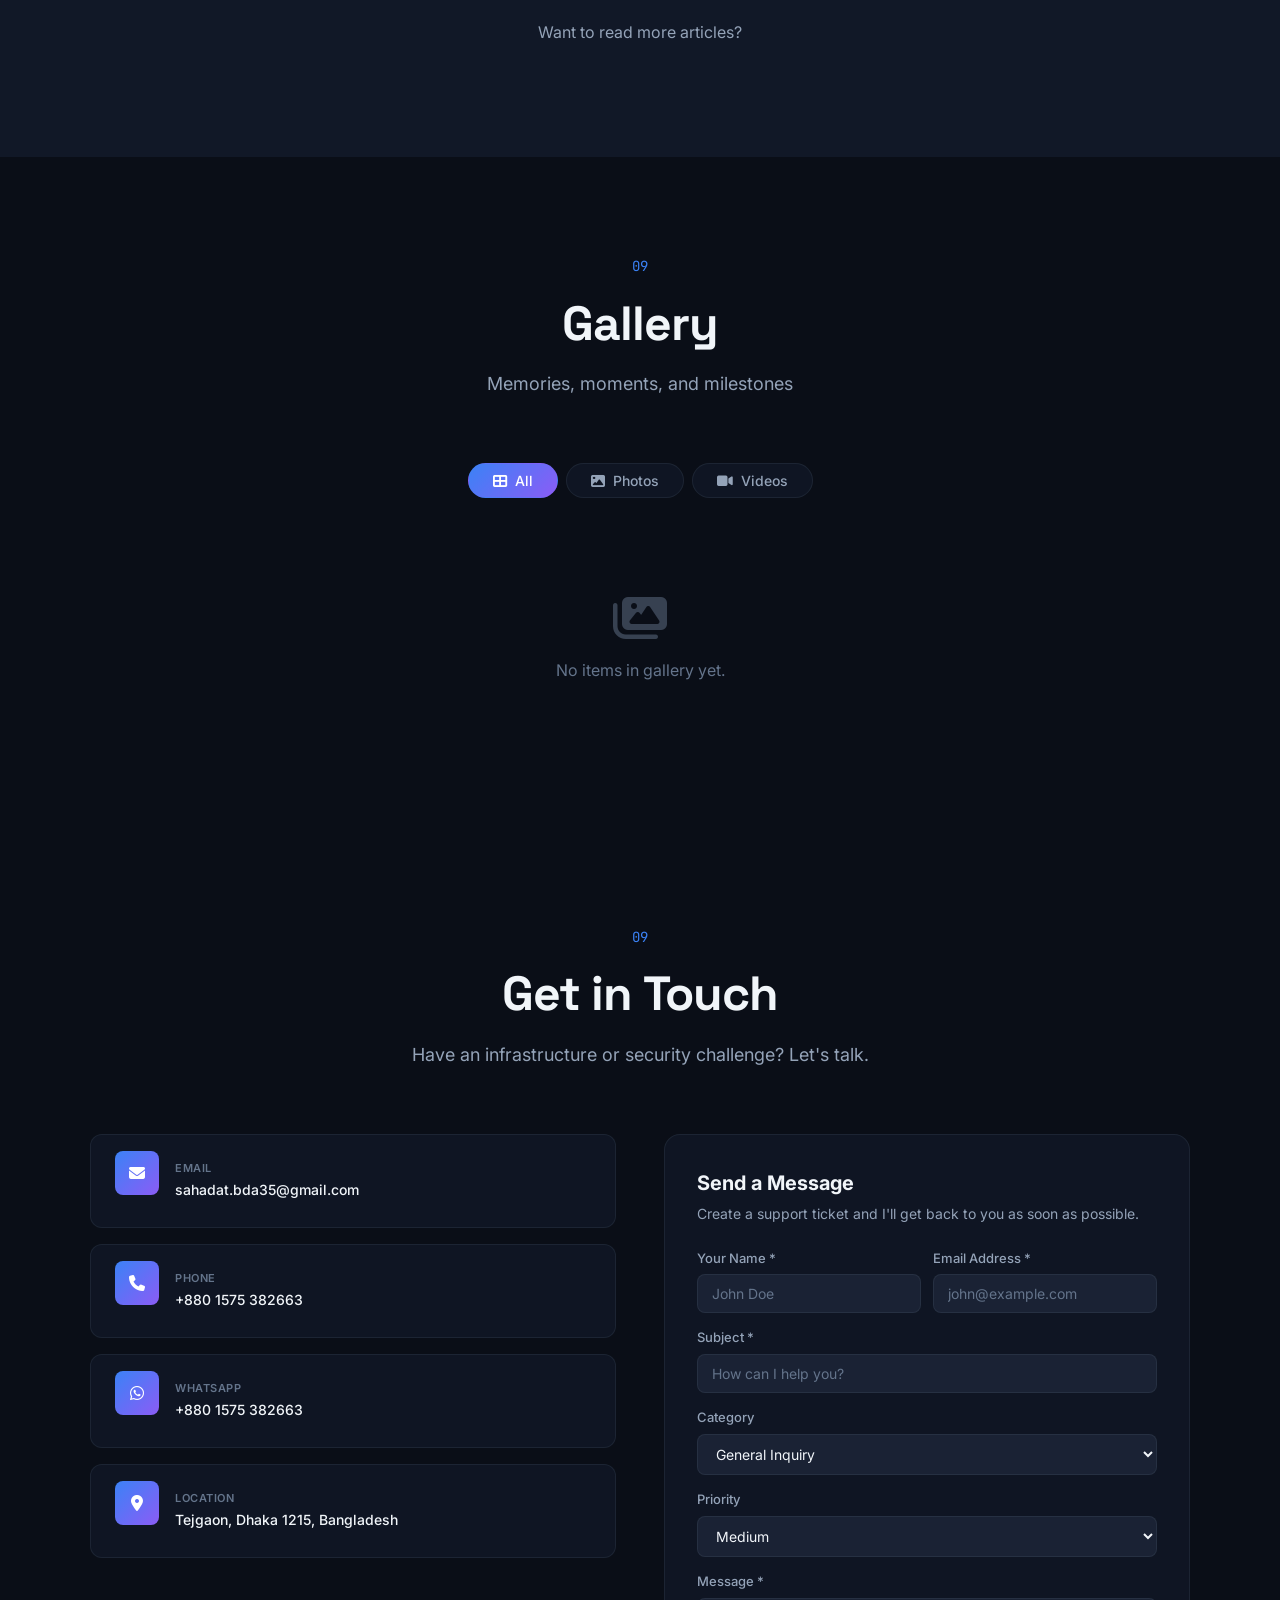
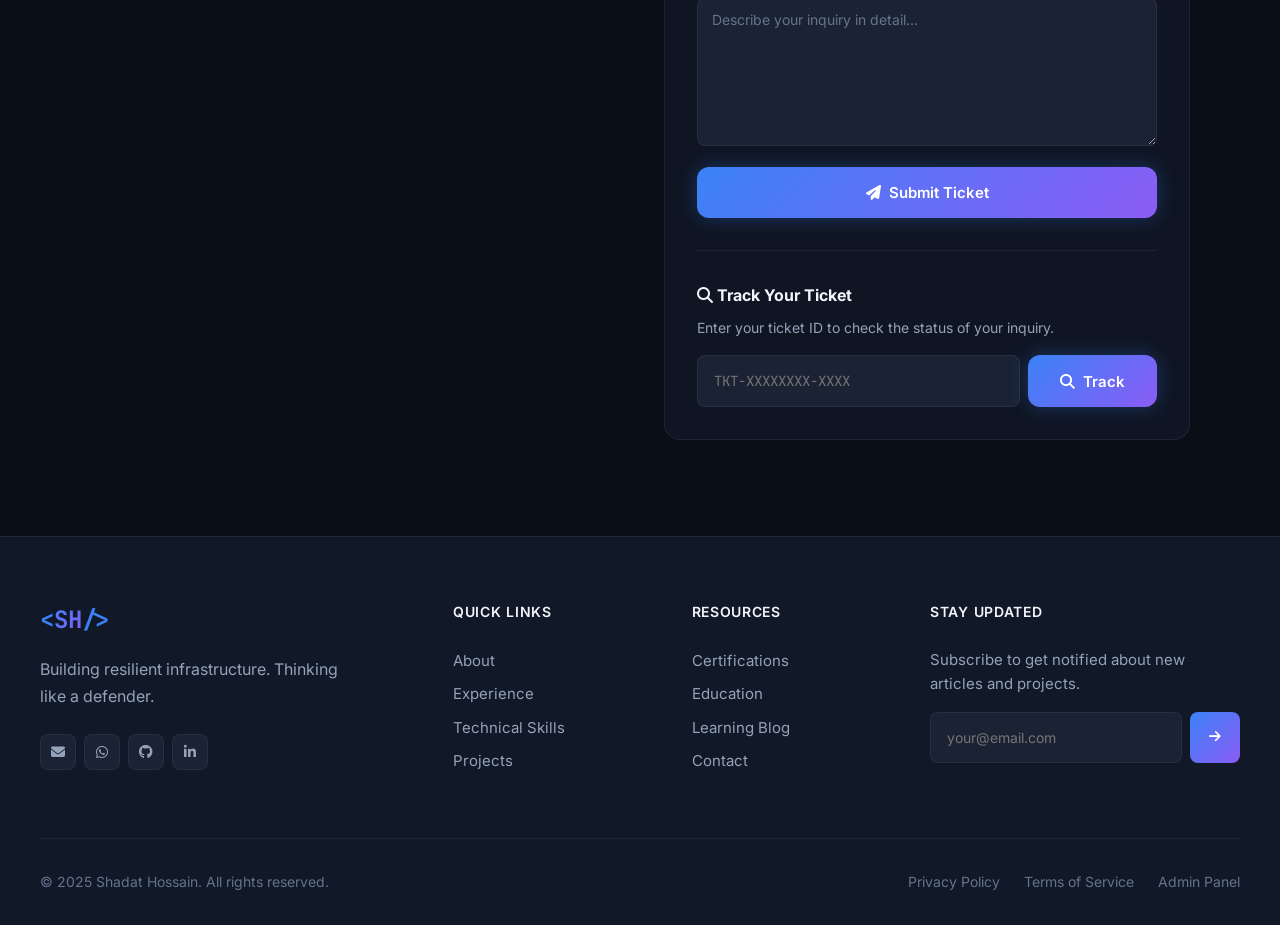
==== commit 9750d4c9: "Update index.html" ====
--- a/index.html
+++ b/index.html
@@ -47,6 +47,9 @@
     <!-- Navigation -->
     <nav class="navbar" id="navbar">
         <div class="nav-container">
+            <a href="#home" class="nav-logo" id="navLogo">
+                <div class="nav-avatar" id="navAvatar">
+            
                 <div class="nav-avatar" id="navAvatar">
                     <span class="nav-avatar-logo">
                         <span class="logo-bracket">&lt;</span><span class="logo-text">SH</span><span class="logo-bracket">/&gt;</span>
--- a/css/style.css
+++ b/css/style.css
@@ -312,51 +312,43 @@
     left: 0;
     right: 0;
     height: var(--nav-height);
-    background: var(--bg-primary);   /* fully opaque fallback */
+    background: var(--bg-primary);       /* OPAQUE — no blur */
     border-bottom: 1px solid var(--border-color);
     z-index: 1000;
     transition: all var(--transition-base);
 }
 
-/* Use backdrop-filter only if supported AND not in screenshot mode */
-@supports (backdrop-filter: blur(20px)) {
-    .navbar {
-        background: color-mix(in srgb, var(--bg-primary) 90%, transparent);
-        backdrop-filter: blur(20px);
-        -webkit-backdrop-filter: blur(20px);
-    }
-}
-
 .navbar.scrolled {
     height: 70px;
-    background: rgba(10, 14, 23, 0.95);
+    background: var(--bg-secondary);
     box-shadow: var(--shadow-lg);
 }
 
 [data-theme="light"] .navbar {
-    background: rgba(248, 250, 252, 0.8);
+    background: #ffffff;
 }
 
 [data-theme="light"] .navbar.scrolled {
-    background: rgba(248, 250, 252, 0.95);
+    background: #ffffff;
 }
 
 .nav-container {
     max-width: var(--container-max);
     margin: 0 auto;
-    padding: 0 var(--space-xl);
+    padding: 0 24px;
     height: 100%;
     display: flex;
     align-items: center;
     justify-content: space-between;
-    gap: var(--space-xl);
+    gap: 16px;
 }
 
 .nav-logo {
     display: flex;
     align-items: center;
-    gap: var(--space-md);
+    gap: 6px;
     flex-shrink: 0;
+    text-decoration: none;
 }
 
 .logo-icon {
@@ -381,18 +373,24 @@
 .logo-info {
     display: flex;
     flex-direction: column;
+    line-height: 1.15;
+    margin: 0;
+    padding: 0;
 }
 
 .logo-name {
     font-weight: 700;
-    font-size: 1rem;
+    font-size: 0.9375rem;
     color: var(--text-primary);
+    line-height: 1.1;
 }
 
 .logo-role {
-    font-size: 0.75rem;
+    font-size: 0.6875rem;
     color: var(--text-muted);
     font-family: var(--font-mono);
+    line-height: 1.2;
+    margin-top: 1px;
 }
 
 .nav-menu {
@@ -617,7 +615,6 @@
     background: var(--bg-card);
     border: 1px solid var(--border-color);
     border-radius: var(--radius-xl);
-    backdrop-filter: blur(10px);
 }
 
 .stat-item {
@@ -1888,7 +1885,6 @@
     left: var(--space-md);
     padding: var(--space-xs) var(--space-sm);
     background: rgba(0, 0, 0, 0.5);
-    backdrop-filter: blur(10px);
     border-radius: var(--radius-sm);
     font-size: 0.75rem;
     font-weight: 500;
@@ -2330,7 +2326,6 @@
     position: fixed;
     inset: 0;
     background: rgba(0, 0, 0, 0.8);
-    backdrop-filter: blur(5px);
     display: flex;
     align-items: center;
     justify-content: center;
@@ -2740,7 +2735,6 @@
     position: fixed;
     inset: 0;
     background: rgba(0, 0, 0, 0.8);
-    backdrop-filter: blur(10px);
     z-index: 10002;
     display: flex;
     align-items: flex-start;
@@ -2863,8 +2857,18 @@
 
 /* ── Custom Mouse Cursor (Smokey Circle) ──────────────────── */
 @media (hover: hover) and (pointer: fine) {
-    * { cursor: none !important; }
-    input, textarea, [contenteditable] { cursor: text !important; }
+    body.custom-cursor-active * { cursor: none !important; }
+    body.custom-cursor-active input,
+    body.custom-cursor-active textarea,
+    body.custom-cursor-active [contenteditable] { cursor: text !important; }
+}
+
+/* Screenshot / Print safety — never hide core UI */
+@media print, (scripting: none) {
+    .custom-cursor,
+    .cursor-follower,
+    .cursor-smoke { display: none !important; }
+    .navbar, .hero-section, main, section { visibility: visible !important; opacity: 1 !important; }
 }
 
 .custom-cursor {
@@ -3244,22 +3248,21 @@
 /* ── Navbar Avatar ────────────────────────────────────────── */
 .nav-avatar {
     position: relative;
-    width: 44px;
-    height: 44px;
+    width: 40px;
+    height: 40px;
     border-radius: 50%;
     background: var(--bg-tertiary);
-    color: var(--text-primary);
     display: flex;
     align-items: center;
     justify-content: center;
     font-family: var(--font-mono);
-    font-size: 0.875rem;
+    font-size: 0.8125rem;
     font-weight: 700;
     flex-shrink: 0;
     overflow: hidden;
     border: 1px solid var(--border-color);
-    box-shadow: var(--shadow-sm);
-    transition: all var(--transition-fast);
+    transition: transform var(--transition-fast), border-color var(--transition-fast);
+    margin: 0;
 }
 
 /* Styled <SH/> — big, gradient, recognisable */
@@ -3361,3 +3364,203 @@
         display: none !important;
     }
 }
+
+/* ── Hero Terminal Floating Avatar — Animated Ring ─────────── */
+/* ── Hero Terminal Floating Avatar — Premium Animated Ring ─ */
+#heroProfileImg {
+    position: absolute;
+    top: -32px;
+    right: -32px;
+    width: 140px;
+    height: 140px;
+    border-radius: 50%;
+    z-index: 10;
+    background: var(--bg-secondary);
+    padding: 5px;
+    isolation: isolate;
+    cursor: pointer;
+    user-select: none;
+    transition: transform 0.35s cubic-bezier(0.34, 1.56, 0.64, 1);
+}
+
+/* Ring layer 1 — the sharp rotating conic gradient */
+#heroProfileImg::before {
+    content: '';
+    position: absolute;
+    inset: -3px;
+    border-radius: 50%;
+    padding: 3px;
+    background: conic-gradient(
+        from 0deg,
+        transparent 0deg,
+        var(--accent-primary) 60deg,
+        var(--accent-secondary) 140deg,
+        var(--accent-tertiary) 220deg,
+        var(--accent-primary) 300deg,
+        transparent 360deg
+    );
+    -webkit-mask:
+        linear-gradient(#000 0 0) content-box,
+        linear-gradient(#000 0 0);
+    -webkit-mask-composite: xor;
+            mask-composite: exclude;
+    animation: heroRingSpin 4s linear infinite;
+    z-index: 2;
+    pointer-events: none;
+    will-change: transform;
+}
+
+/* Ring layer 2 — soft outer glow that pulses */
+#heroProfileImg::after {
+    content: '';
+    position: absolute;
+    inset: -14px;
+    border-radius: 50%;
+    background: radial-gradient(
+        circle,
+        rgba(59, 130, 246, 0.35) 0%,
+        rgba(139, 92, 246, 0.18) 40%,
+        transparent 70%
+    );
+    filter: blur(14px);
+    z-index: 0;
+    pointer-events: none;
+    animation: heroGlowPulse 3s ease-in-out infinite;
+}
+
+/* Picture itself */
+#heroProfileImg > img {
+    position: absolute;
+    inset: 8px;
+    width: calc(100% - 16px);
+    height: calc(100% - 16px);
+    border-radius: 50%;
+    object-fit: cover;
+    z-index: 1;
+    display: block;
+    background: var(--bg-tertiary);
+    border: 2px solid var(--bg-secondary);
+    transition: transform 0.35s ease;
+}
+
+/* Hover — subtle lift */
+#heroProfileImg:hover {
+    transform: scale(1.04);
+}
+#heroProfileImg:hover > img {
+    transform: scale(1.02);
+}
+
+@keyframes heroRingSpin {
+    to { transform: rotate(360deg); }
+}
+
+@keyframes heroGlowPulse {
+    0%, 100% {
+        opacity: 0.9;
+        transform: scale(1);
+    }
+    50% {
+        opacity: 1;
+        transform: scale(1.06);
+    }
+}
+
+/* ── Rocket Launch Animation ─────────────────────────────── */
+#heroProfileImg.rocket-mode {
+    pointer-events: none;
+}
+
+#heroProfileImg.rocket-mode::before,
+#heroProfileImg.rocket-mode::after {
+    display: none;
+}
+
+#heroProfileImg.rocket-mode > img {
+    opacity: 0;
+    transform: scale(0.4);
+}
+
+#heroProfileImg.rocket-mode .rocket-icon {
+    position: absolute;
+    inset: 0;
+    display: flex;
+    align-items: center;
+    justify-content: center;
+    font-size: 60px;
+    z-index: 5;
+    filter: drop-shadow(0 0 12px rgba(255, 140, 0, 0.8))
+            drop-shadow(0 0 24px rgba(255, 60, 0, 0.5));
+    animation: rocketWobble 0.35s ease-in-out infinite;
+}
+
+/* Whole container takes off */
+#heroProfileImg.rocket-mode {
+    animation: rocketOrbit 2.6s cubic-bezier(0.45, 0, 0.55, 1) forwards;
+}
+
+@keyframes rocketOrbit {
+    /* Fly from current position, loop around screen twice, return */
+    0% {
+        transform: translate(0, 0) scale(1);
+        opacity: 1;
+    }
+    8% {
+        transform: translate(-40vw, -30vh) scale(1.1);
+    }
+    25% {
+        transform: translate(40vw, -30vh) scale(1.2);
+    }
+    42% {
+        transform: translate(40vw, 30vh) scale(1.15);
+    }
+    60% {
+        transform: translate(-40vw, 30vh) scale(1.1);
+    }
+    75% {
+        transform: translate(-40vw, -20vh) scale(1.05);
+    }
+    90% {
+        transform: translate(20vw, 10vh) scale(1);
+    }
+    100% {
+        transform: translate(0, 0) scale(1);
+        opacity: 1;
+    }
+}
+
+@keyframes rocketWobble {
+    0%, 100% { transform: rotate(-4deg); }
+    50%      { transform: rotate(4deg); }
+}
+
+/* Flame trail element (injected by JS) */
+.rocket-trail {
+    position: fixed;
+    width: 22px;
+    height: 22px;
+    border-radius: 50%;
+    background: radial-gradient(
+        circle,
+        rgba(255, 220, 100, 0.95) 0%,
+        rgba(255, 140, 40, 0.7) 40%,
+        rgba(255, 60, 0, 0.35) 70%,
+        transparent 100%
+    );
+    pointer-events: none;
+    z-index: 99998;
+    filter: blur(2px);
+    animation: trailFade 0.7s ease-out forwards;
+}
+
+@keyframes trailFade {
+    0% {
+        transform: scale(0.6) translateY(0);
+        opacity: 1;
+    }
+    100% {
+        transform: scale(2.2) translateY(-18px);
+        opacity: 0;
+    }
+}
+
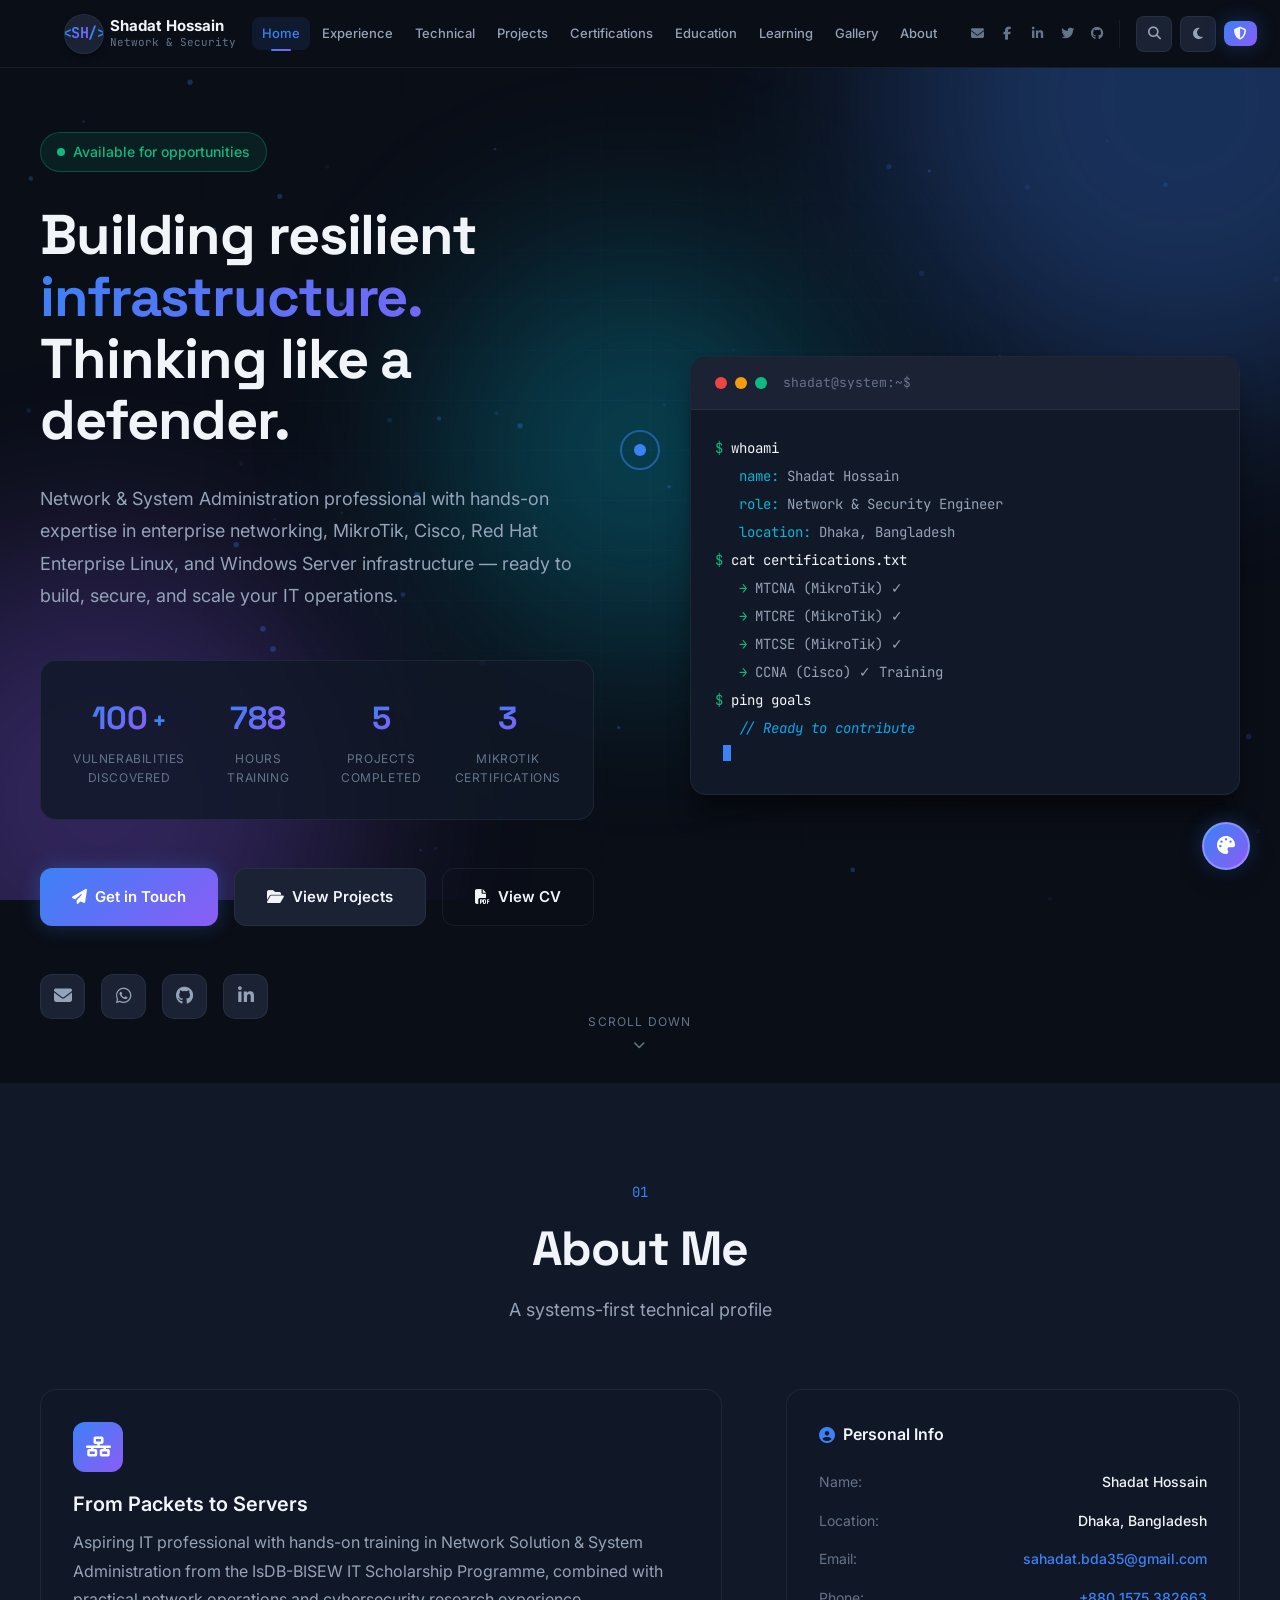
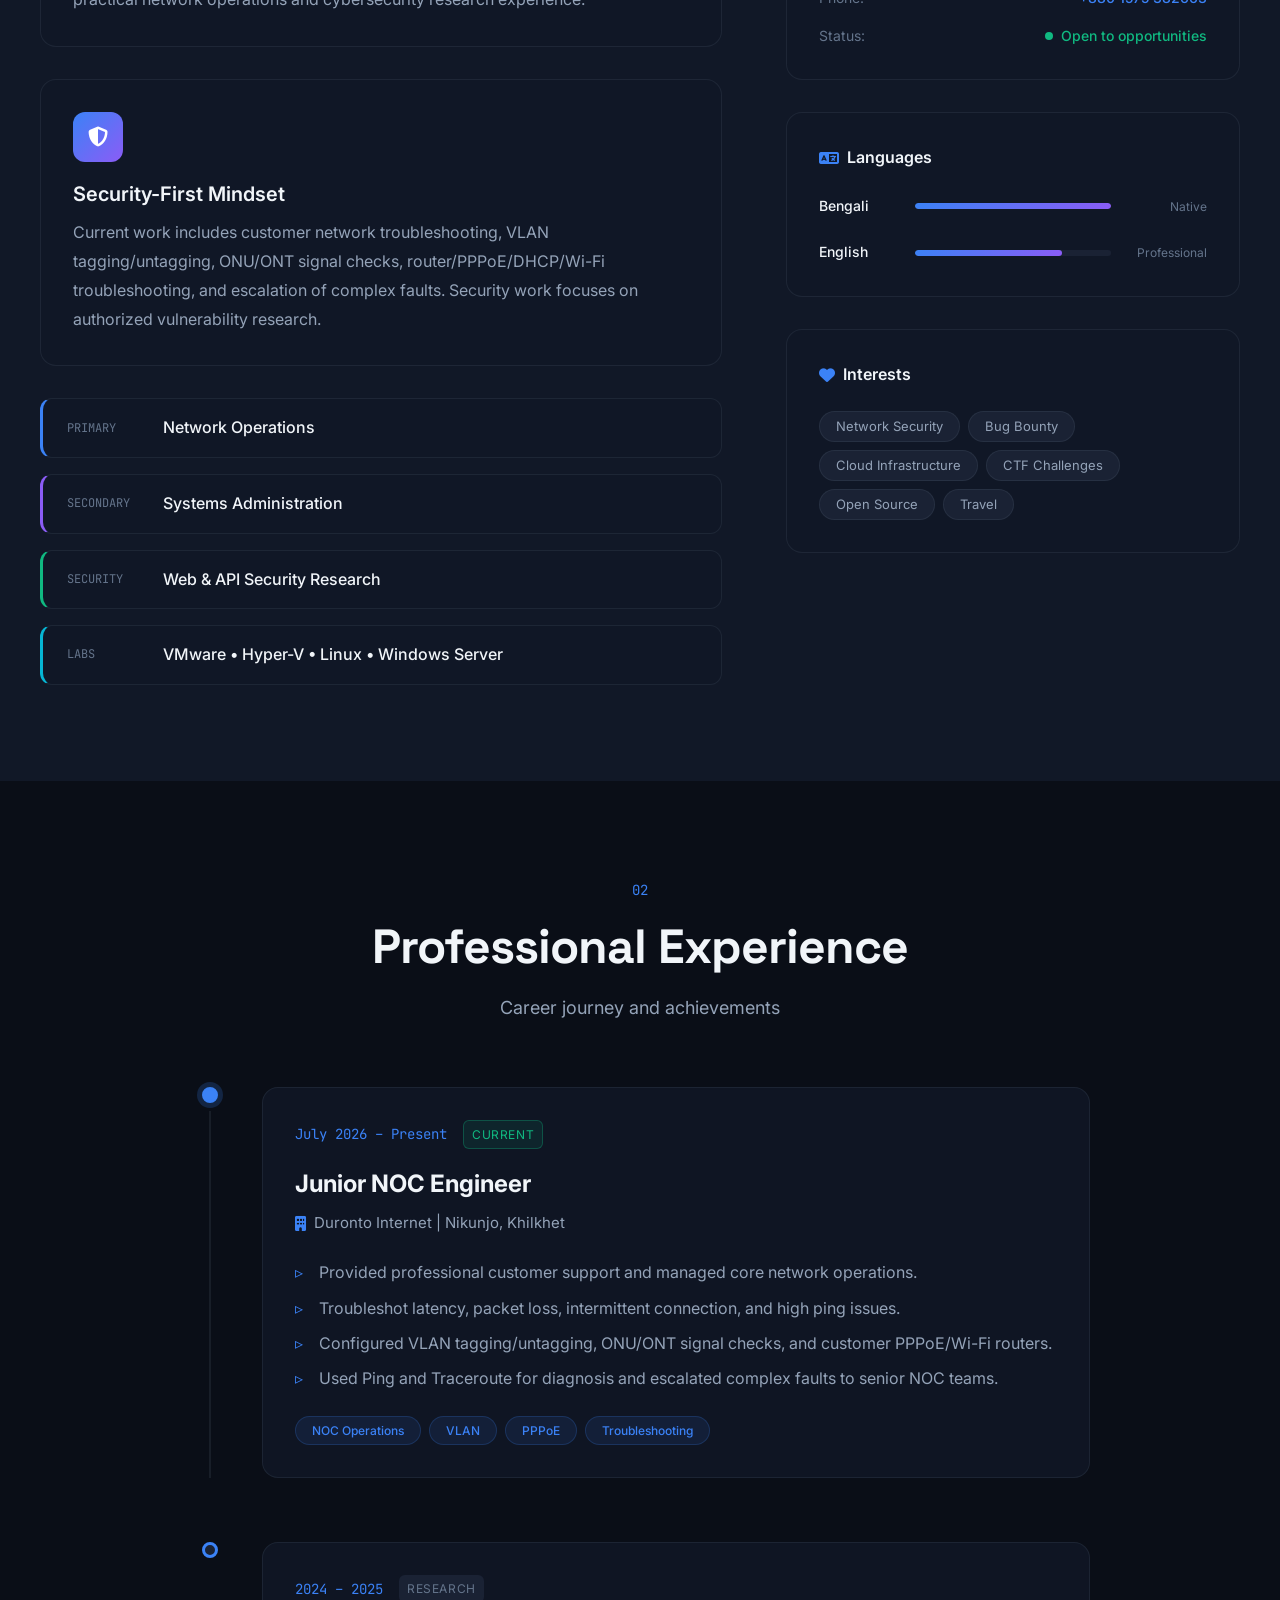
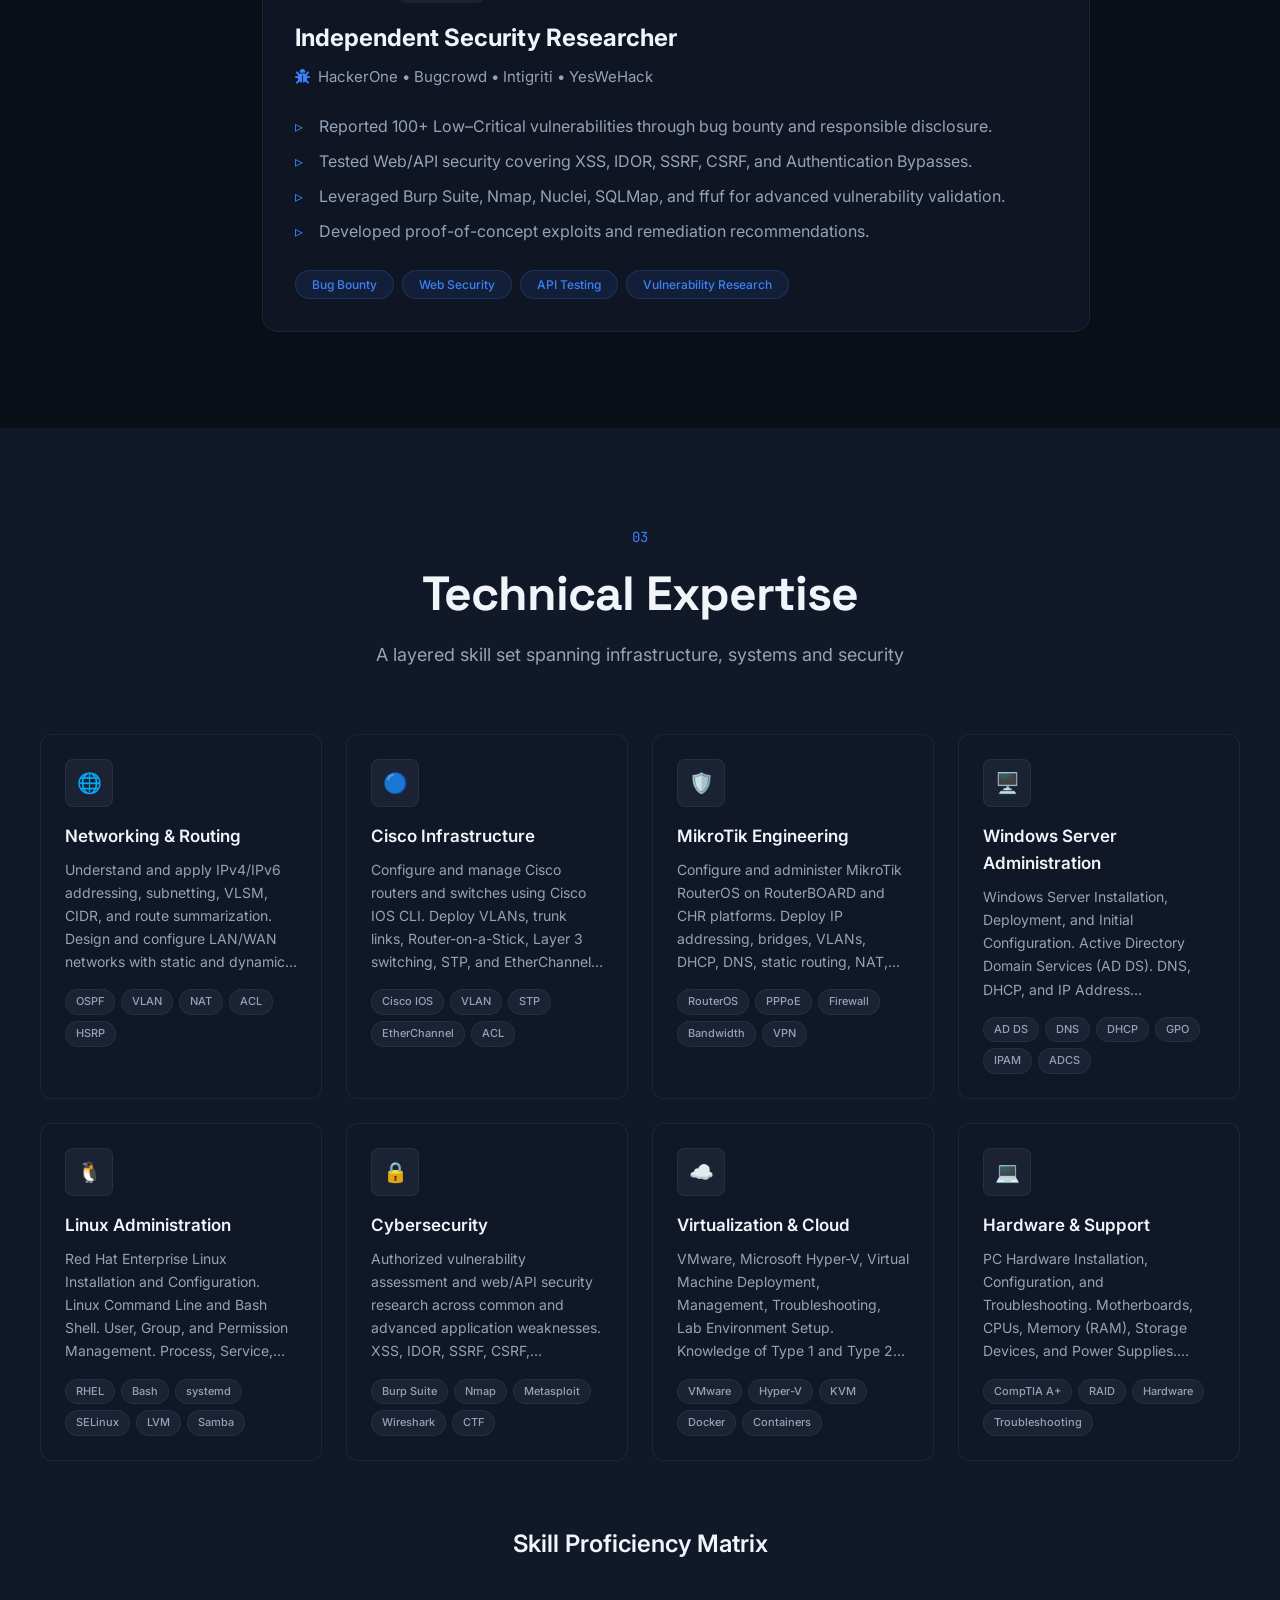
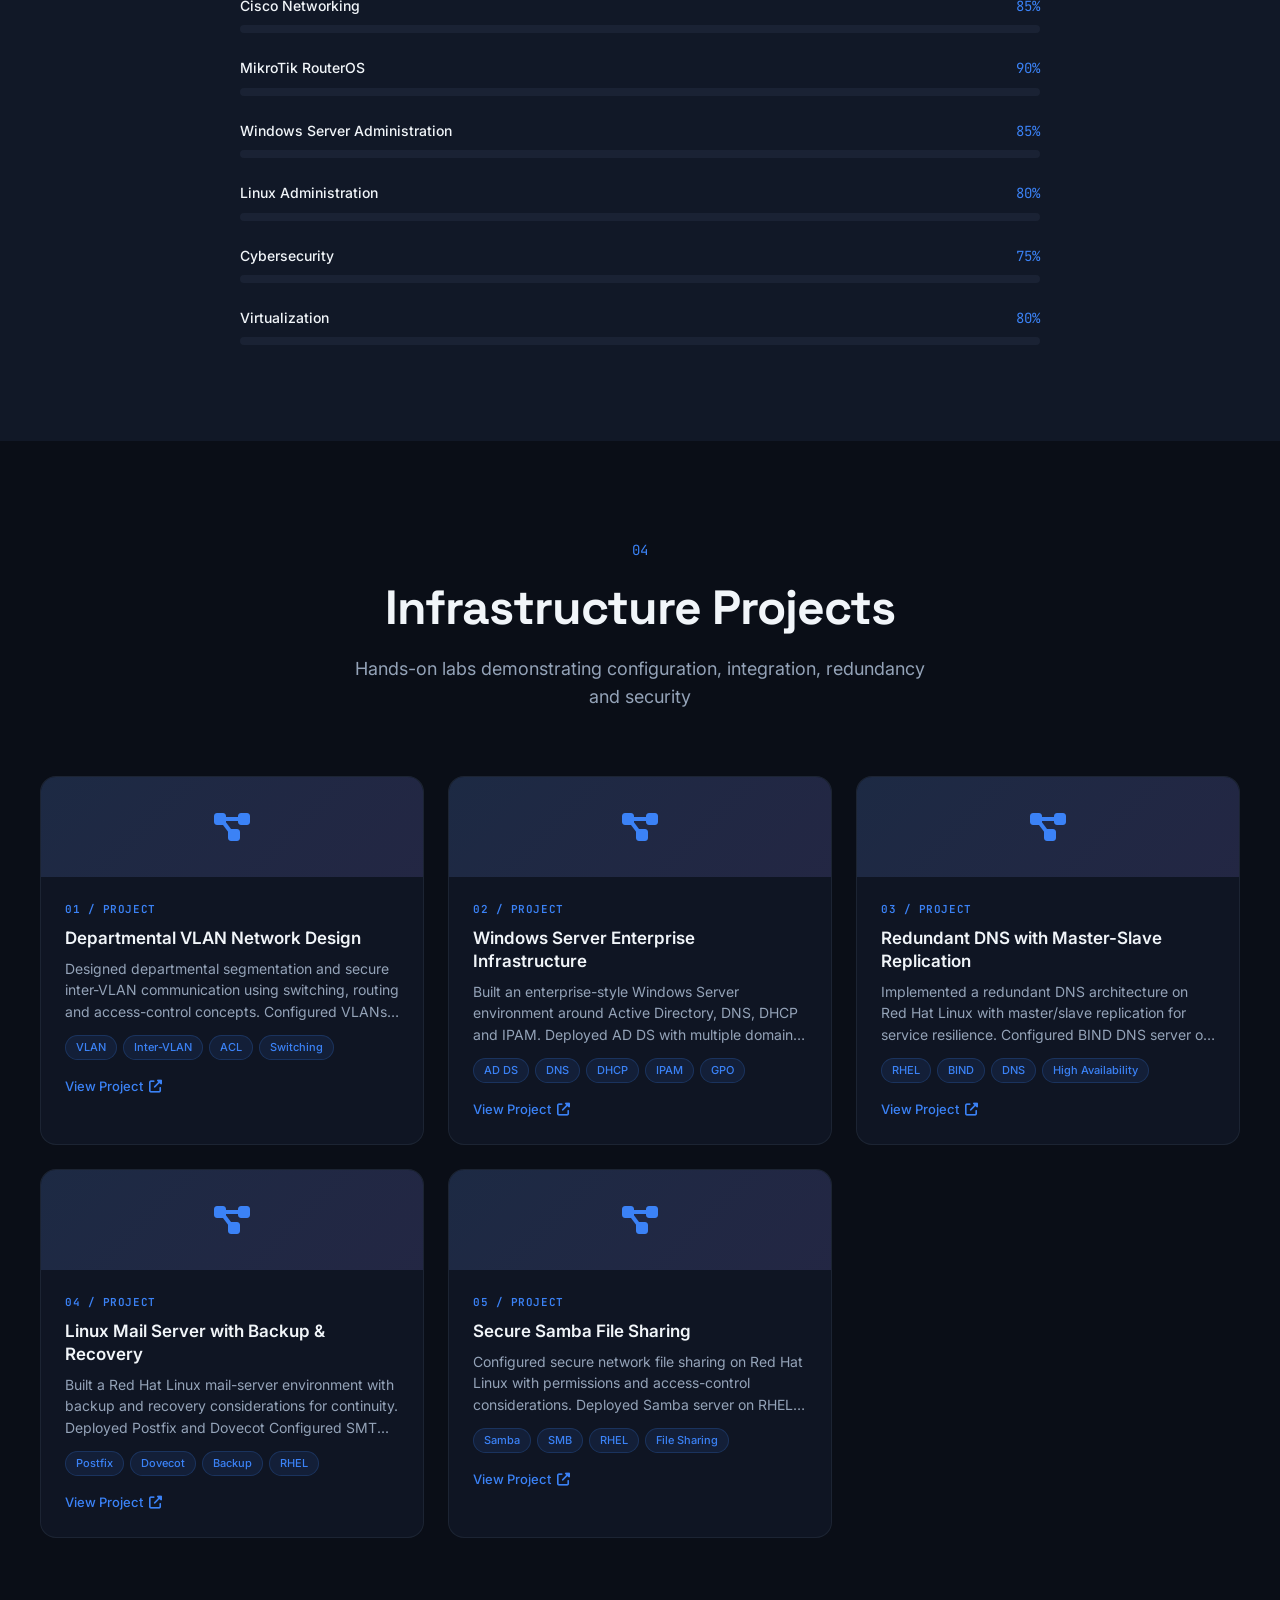
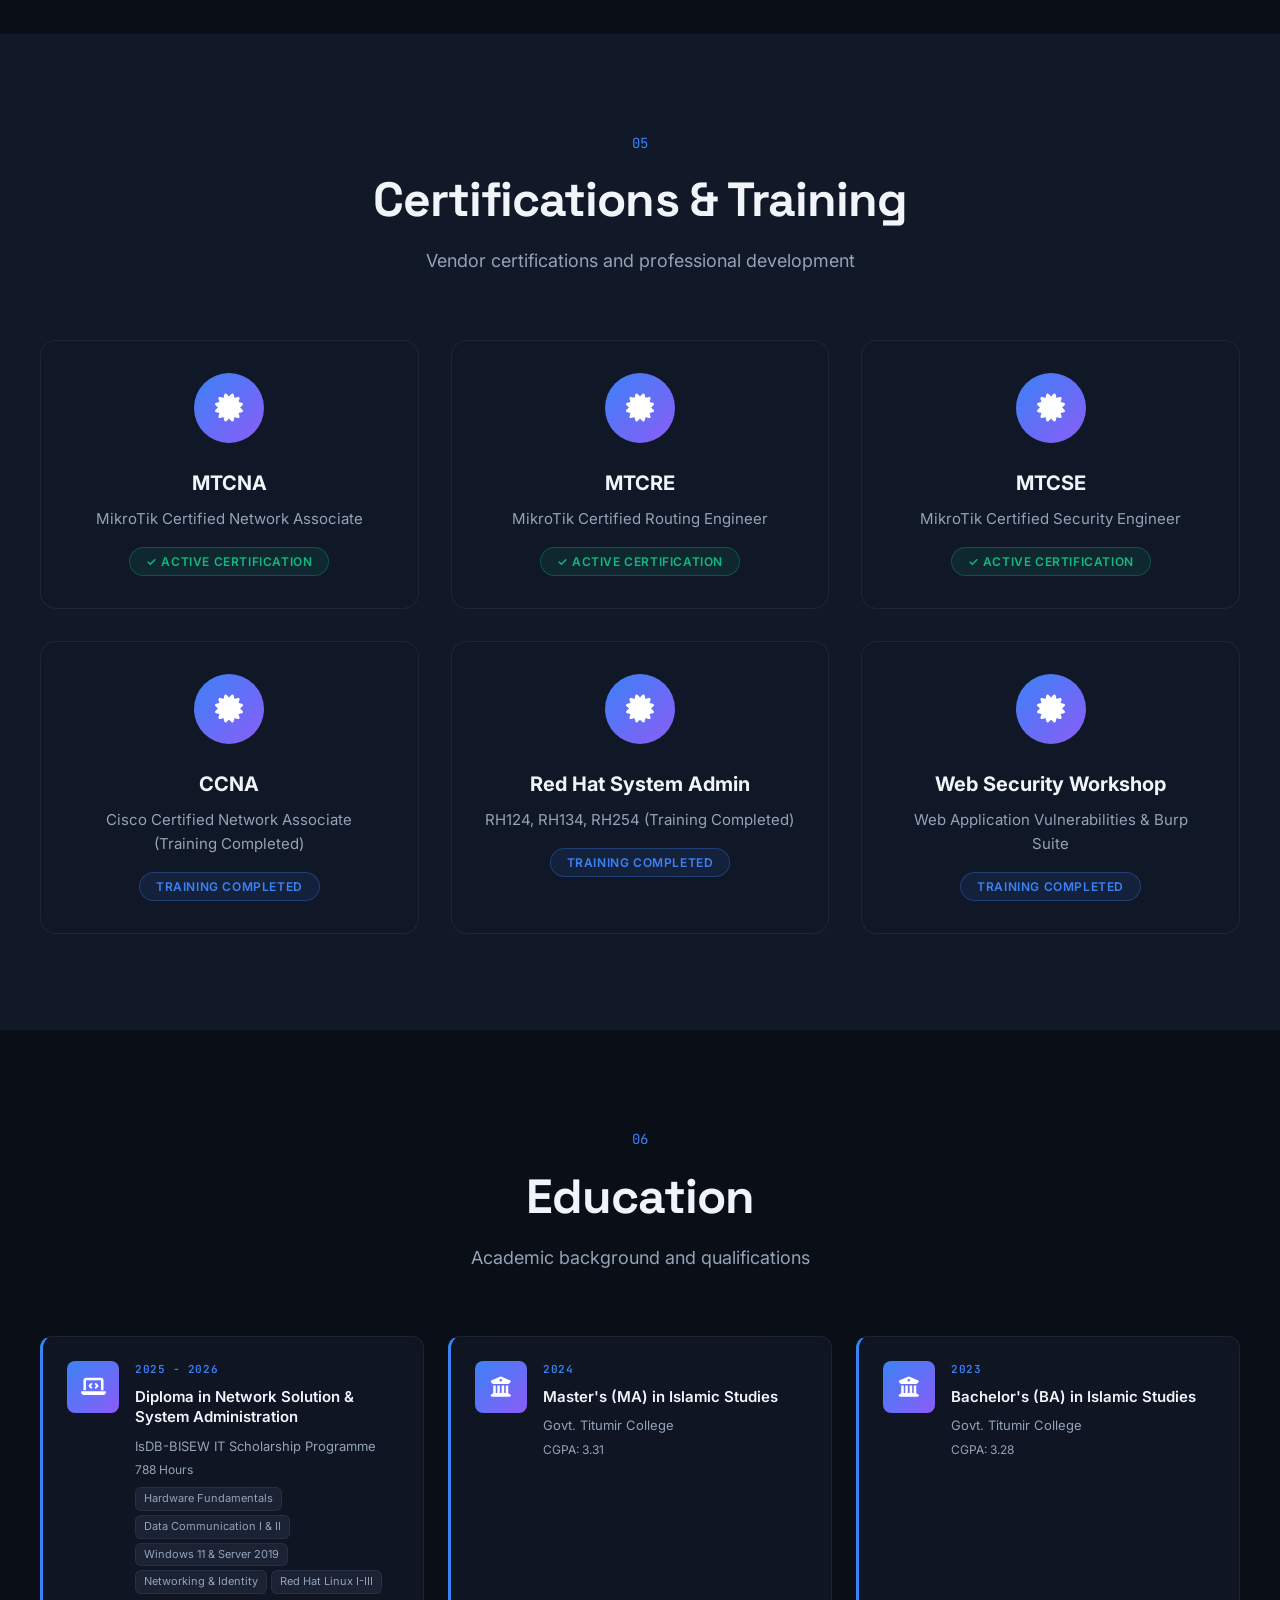
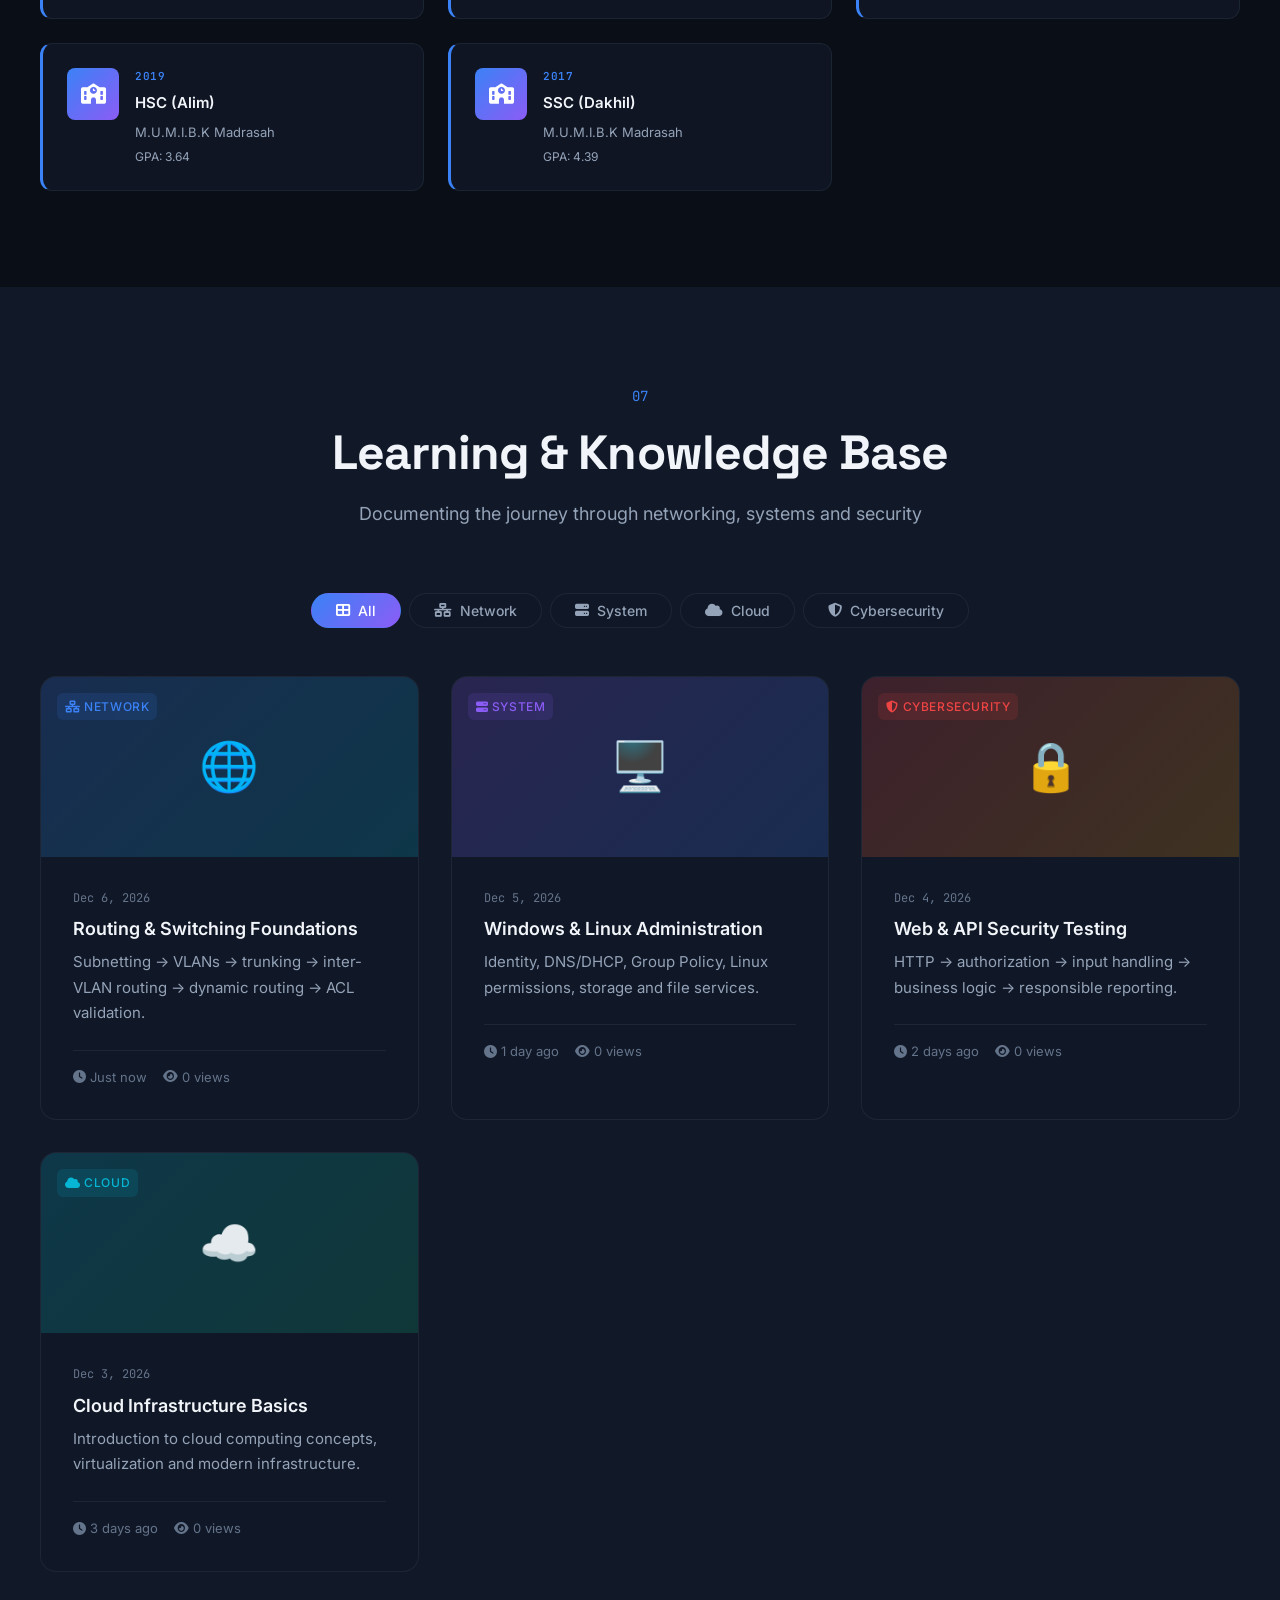
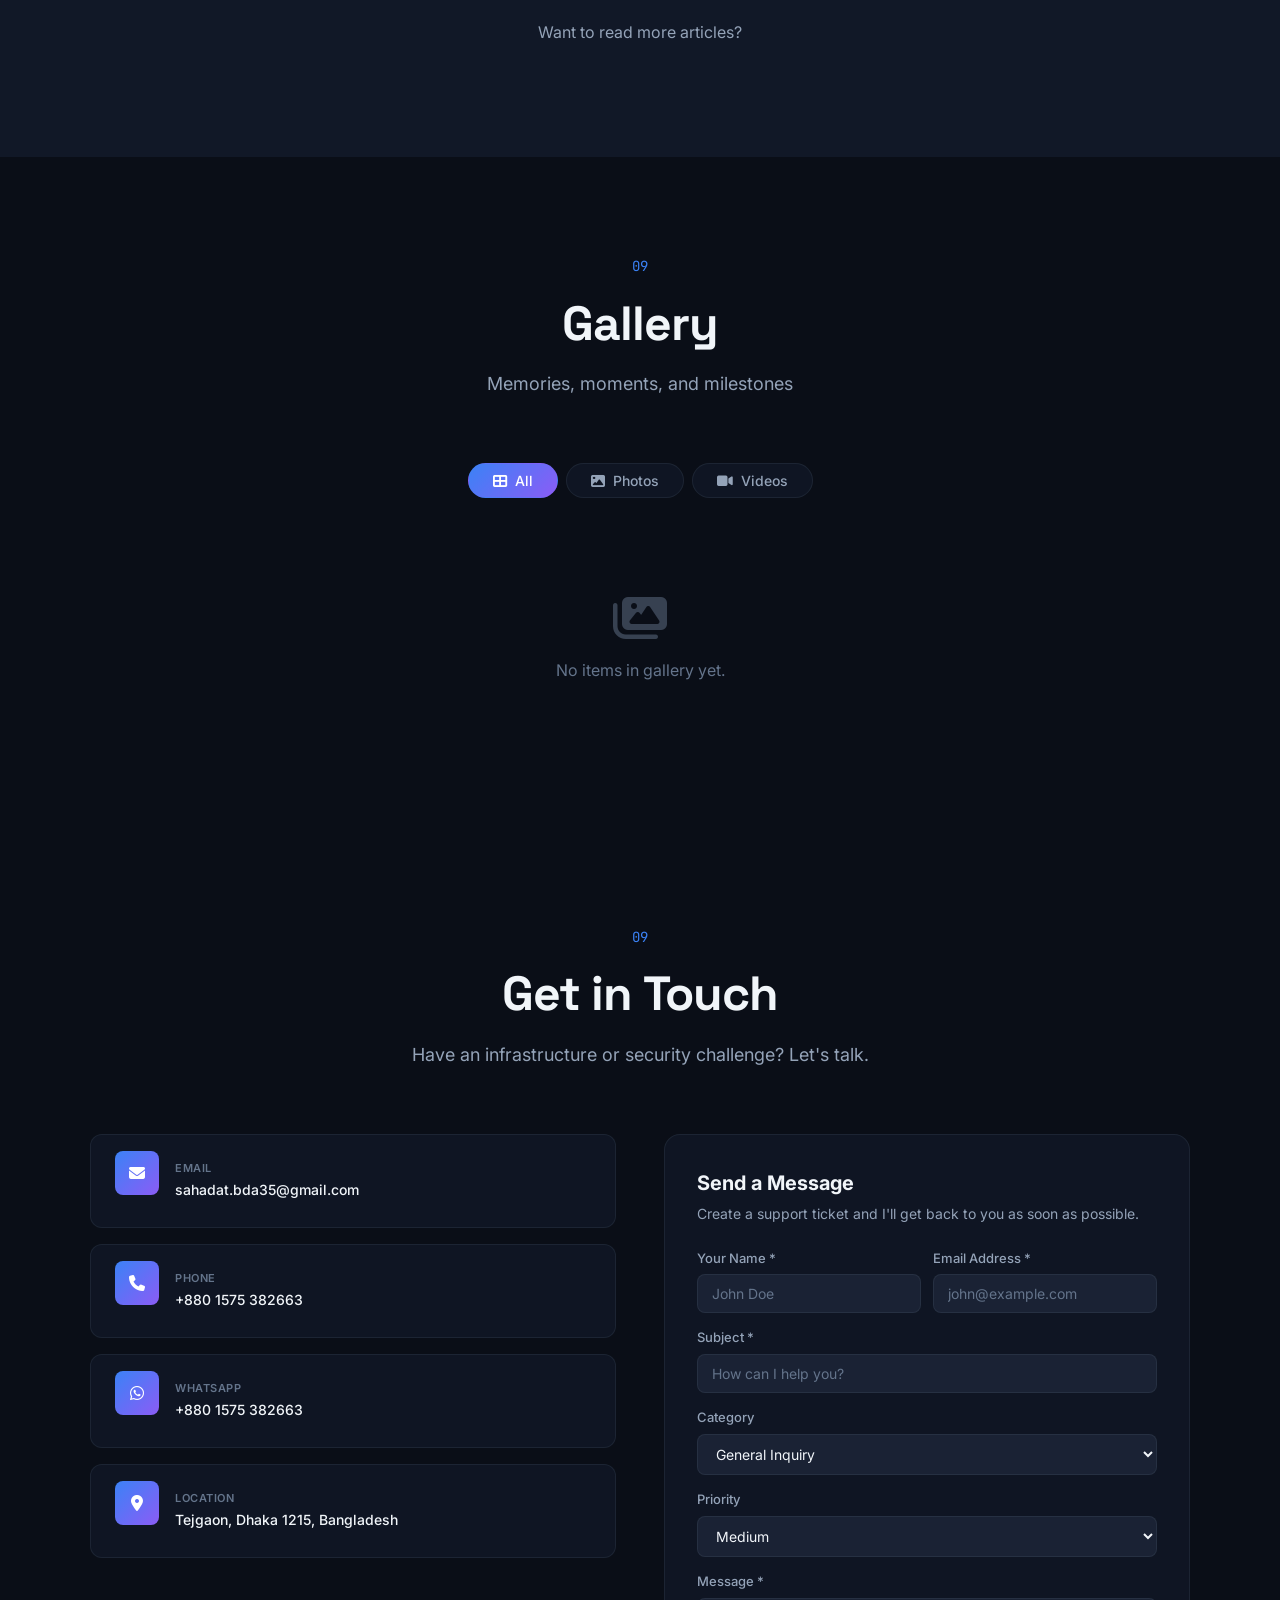
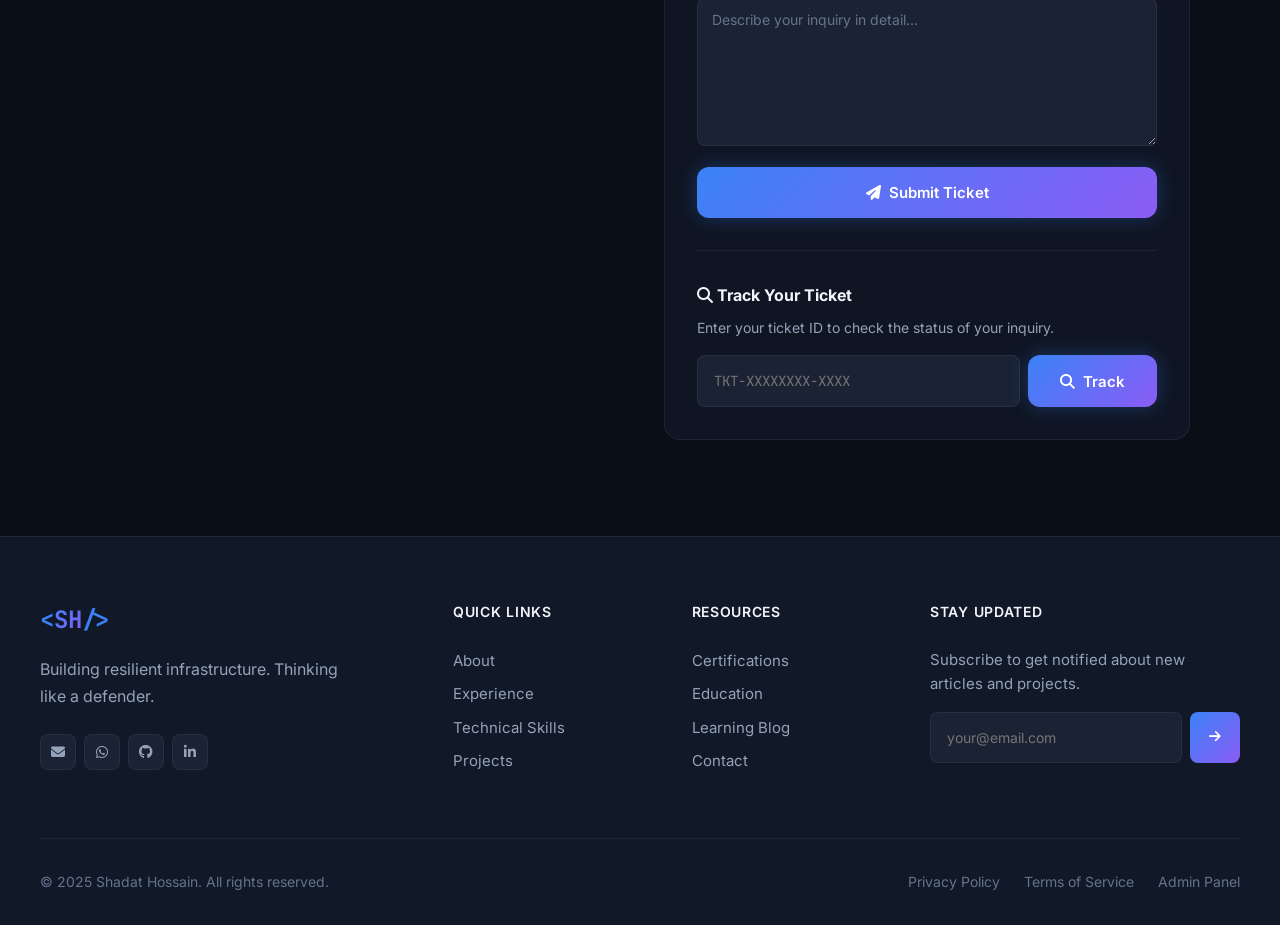
==== commit 059416ed: "Update index.html" ====
--- a/index.html
+++ b/index.html
@@ -49,8 +49,6 @@
         <div class="nav-container">
             <a href="#home" class="nav-logo" id="navLogo">
                 <div class="nav-avatar" id="navAvatar">
-            
-                <div class="nav-avatar" id="navAvatar">
                     <span class="nav-avatar-logo">
                         <span class="logo-bracket">&lt;</span><span class="logo-text">SH</span><span class="logo-bracket">/&gt;</span>
                     </span>
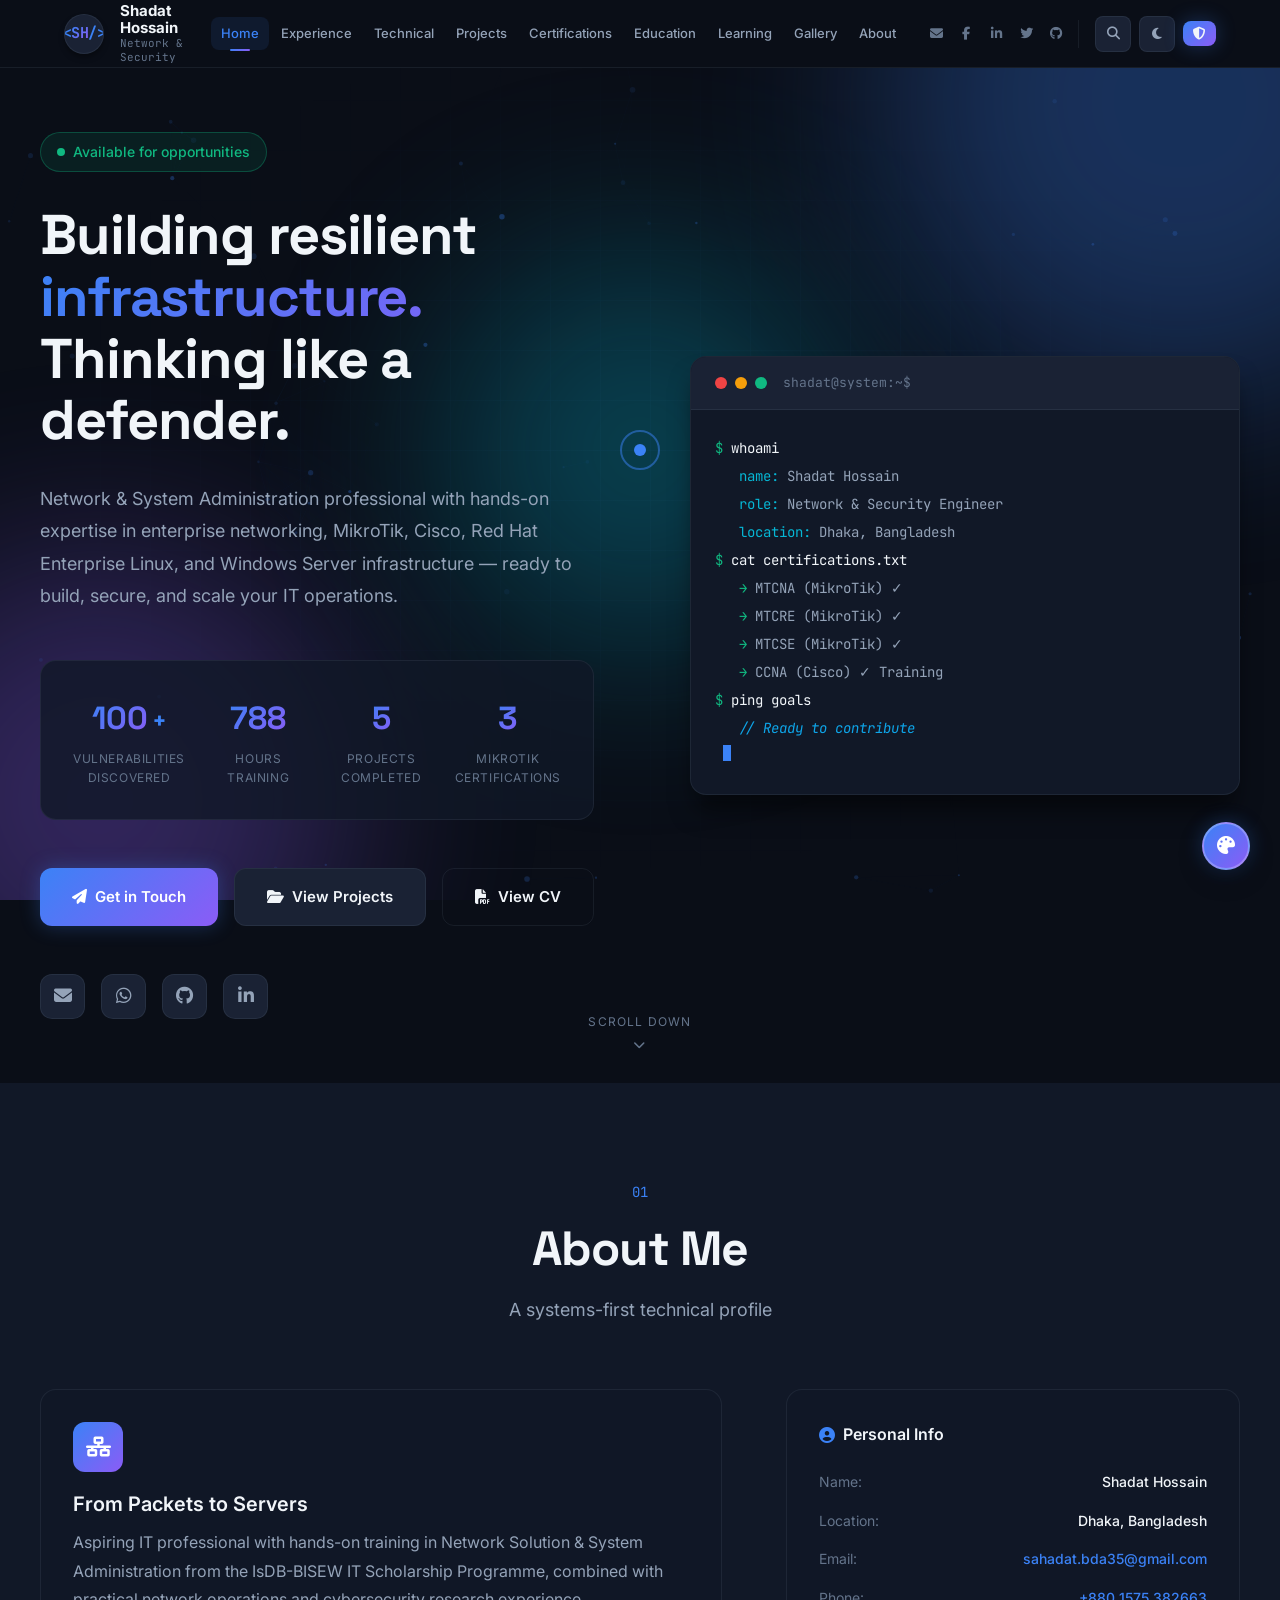
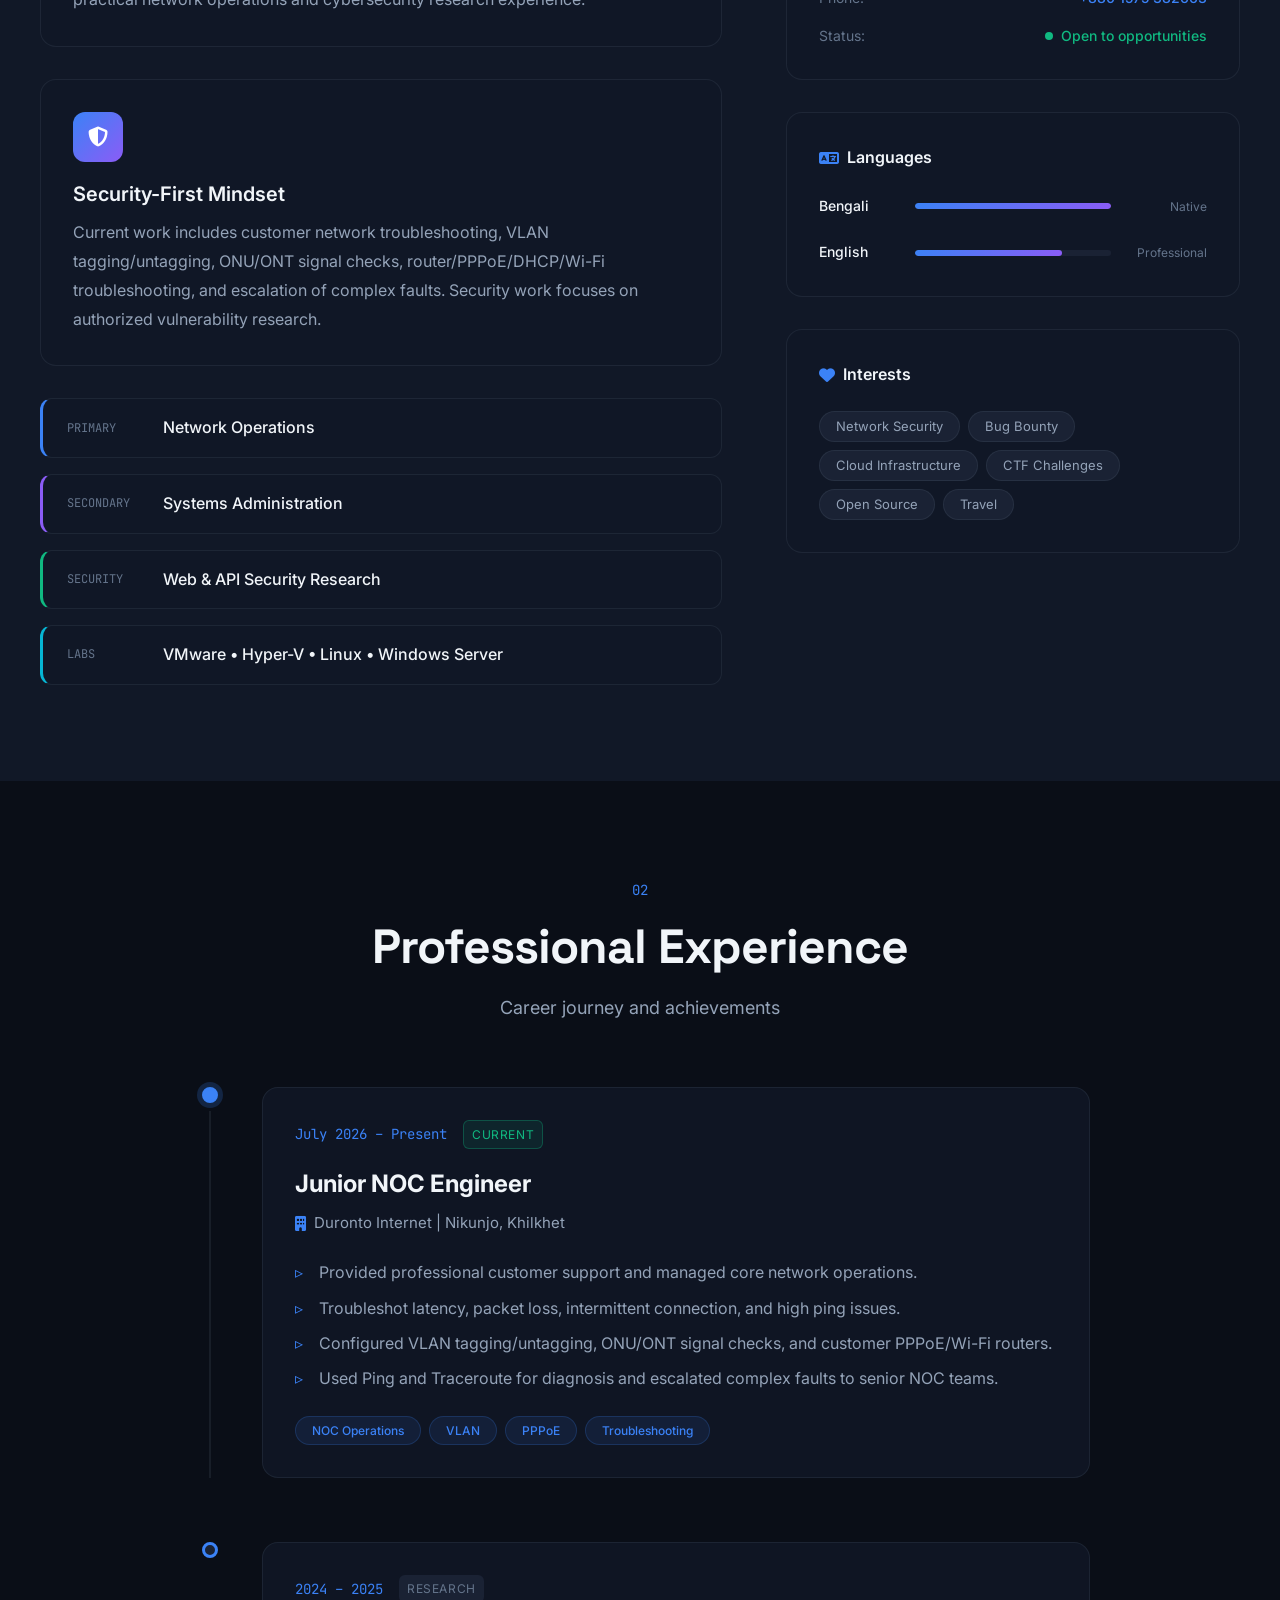
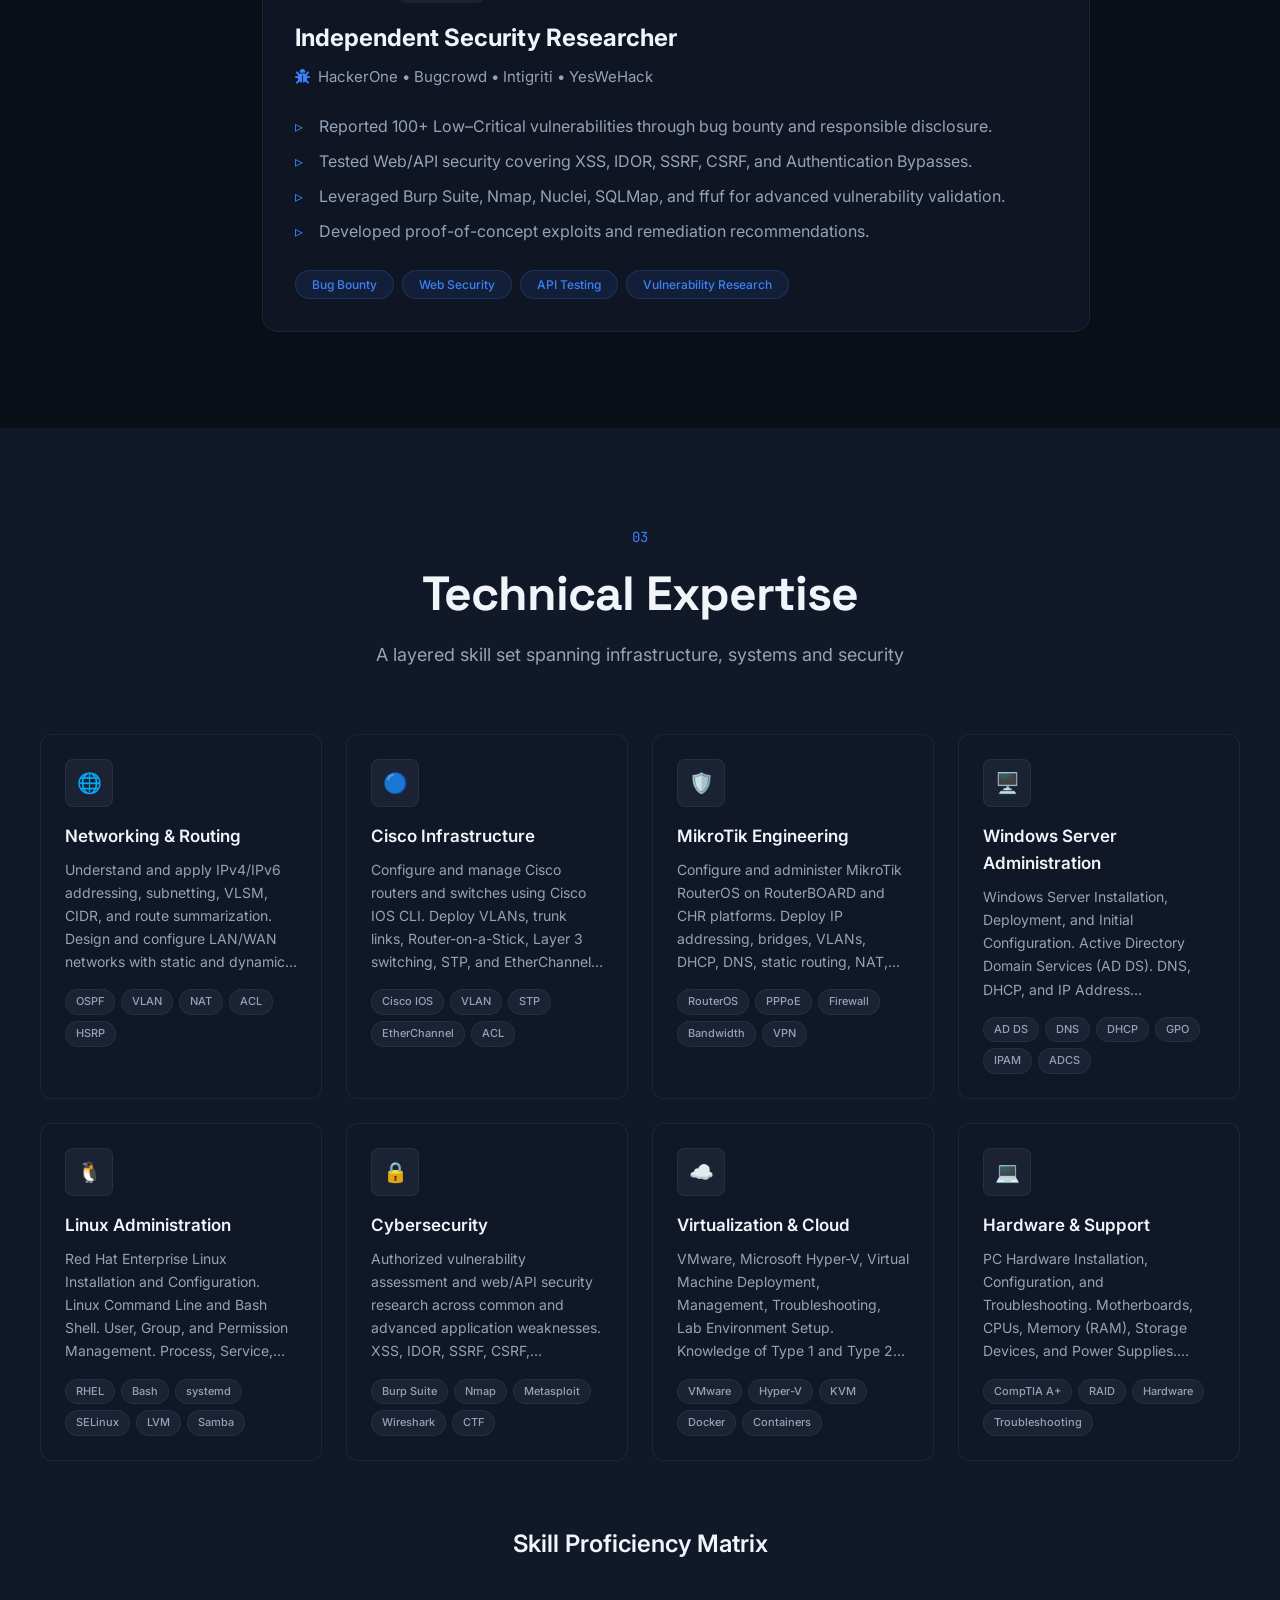
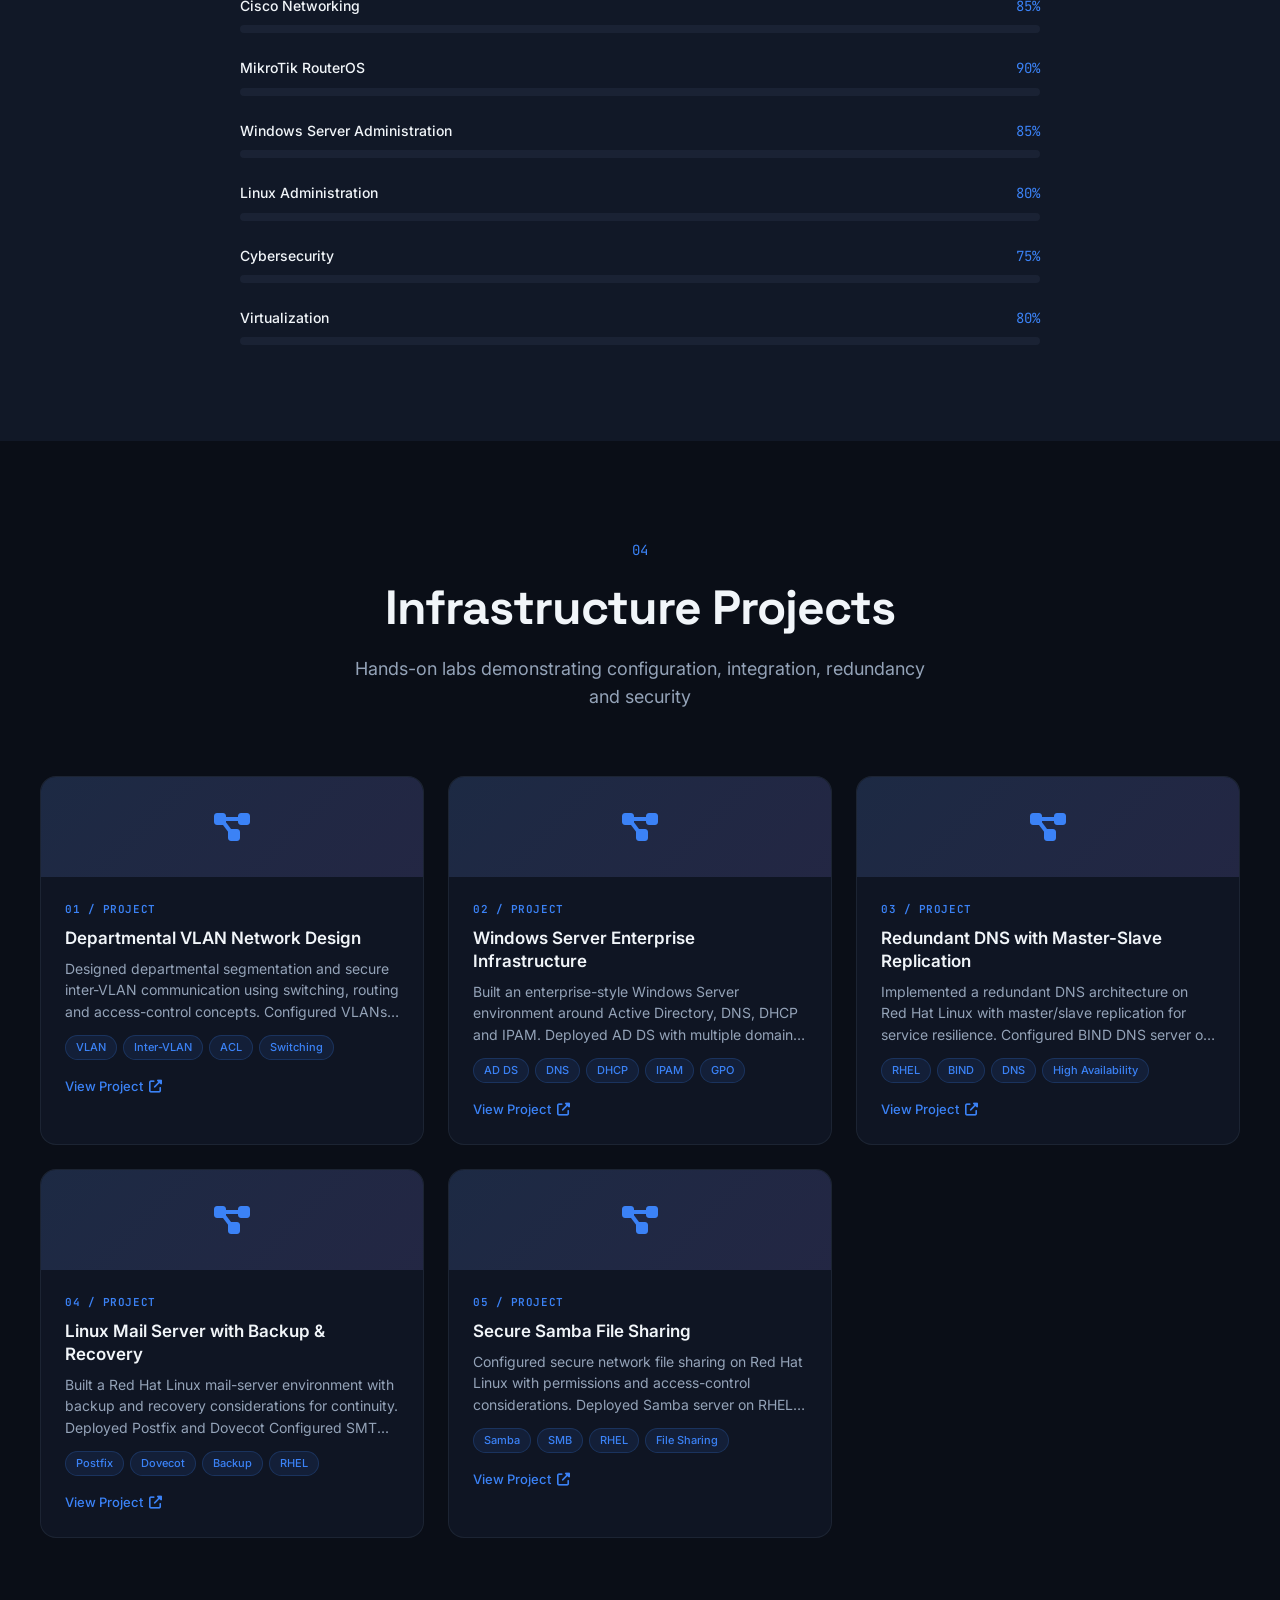
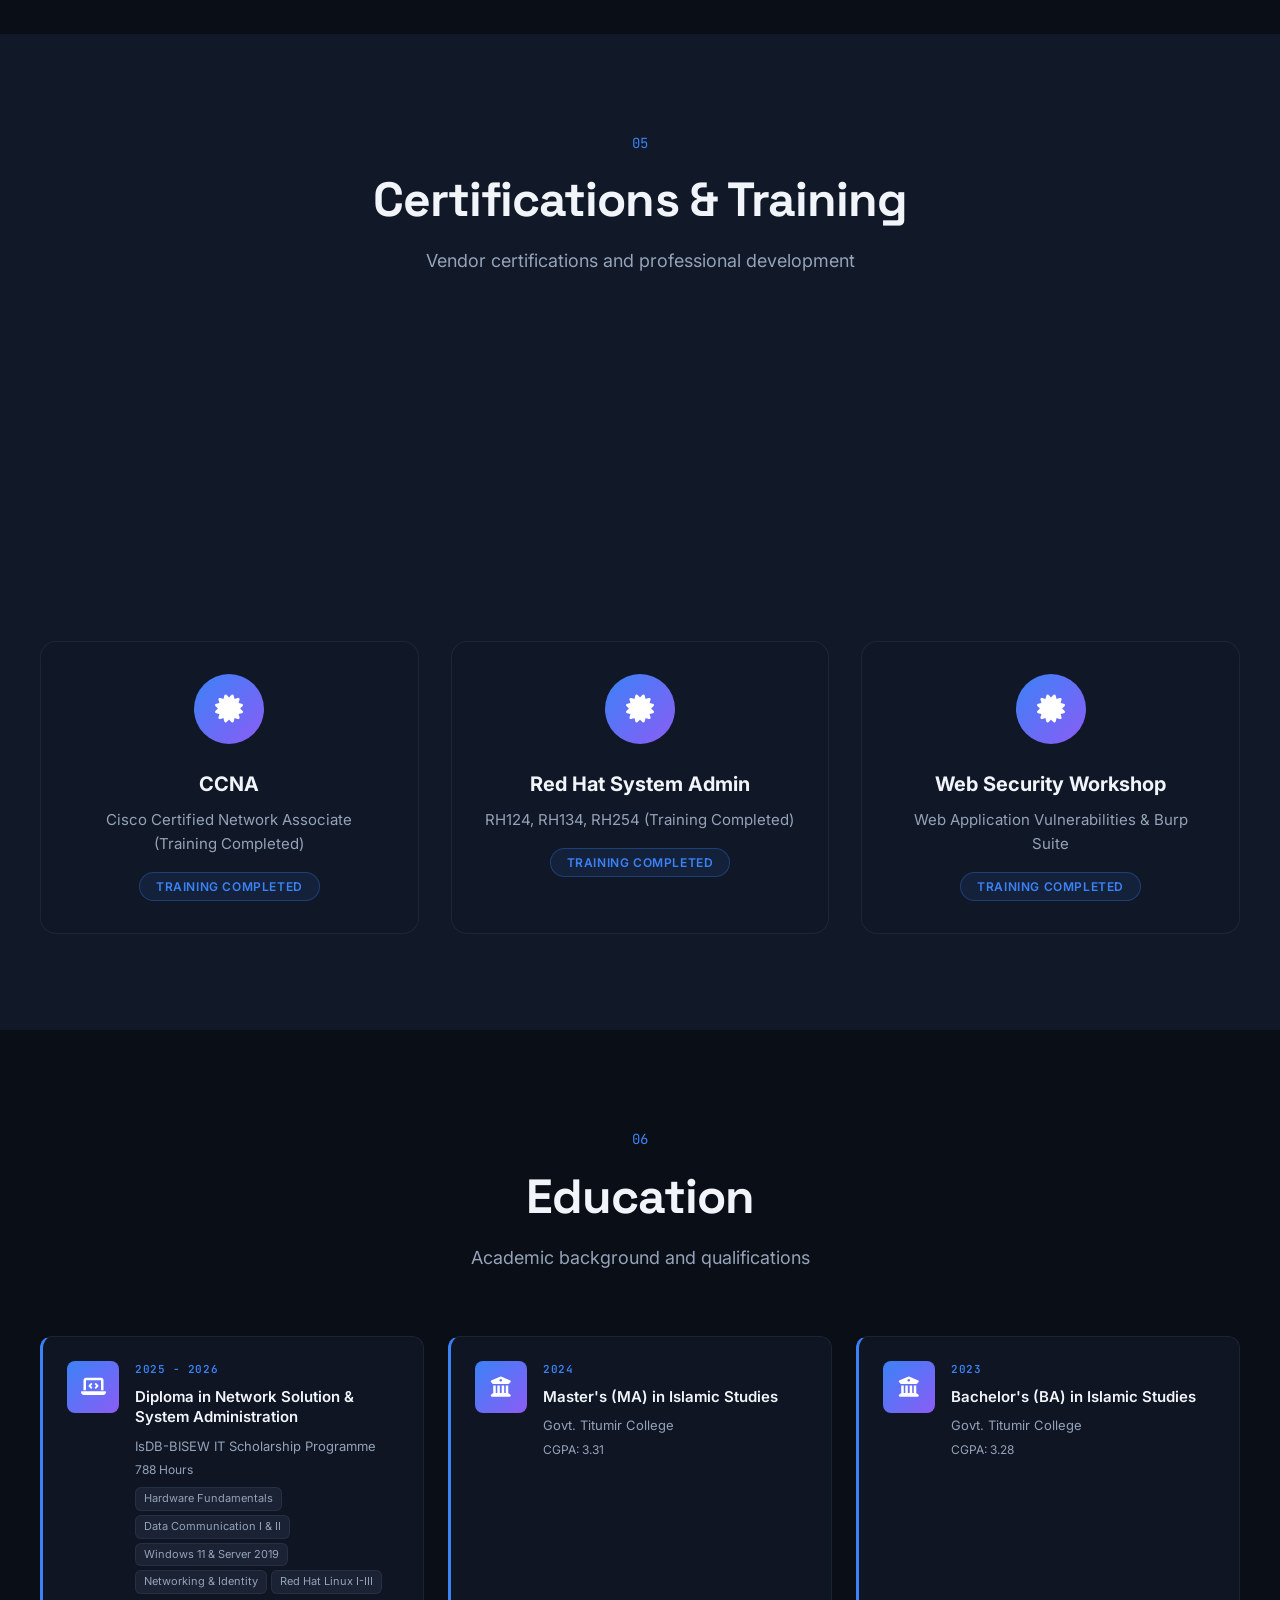
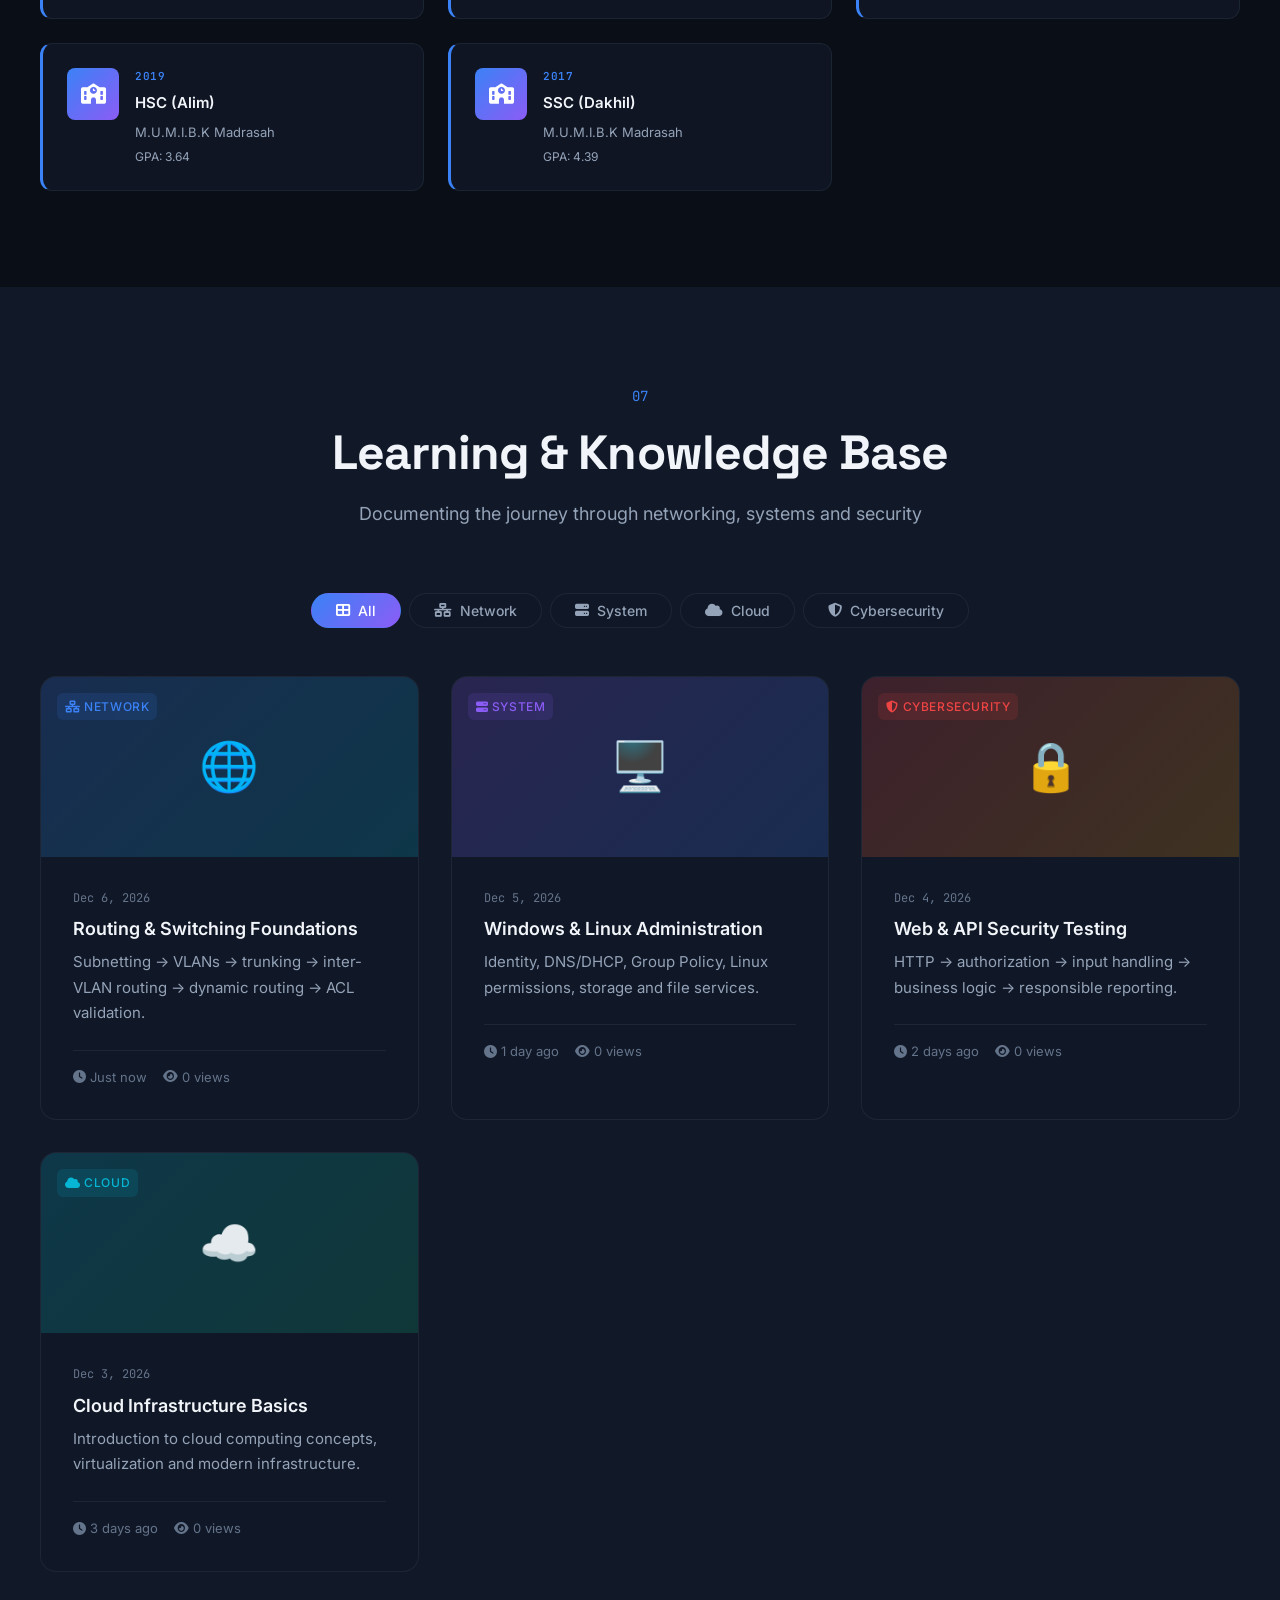
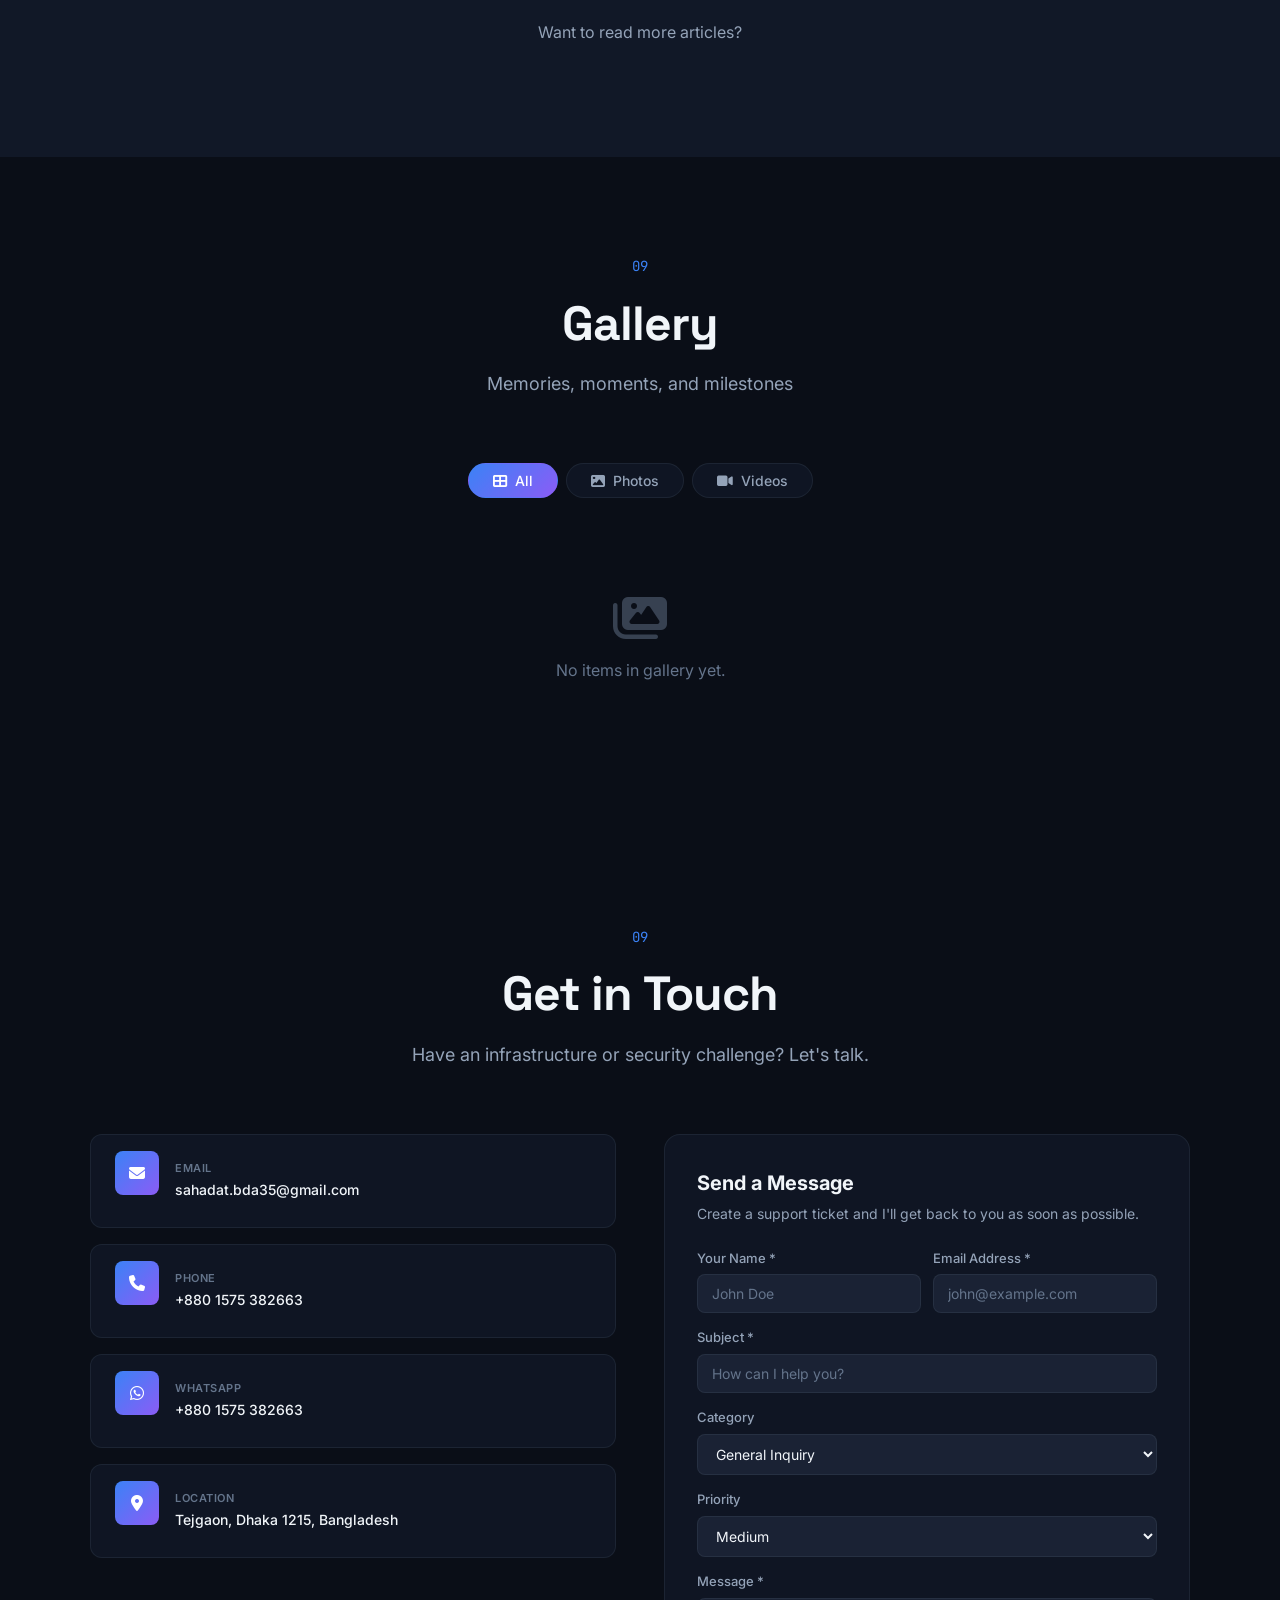
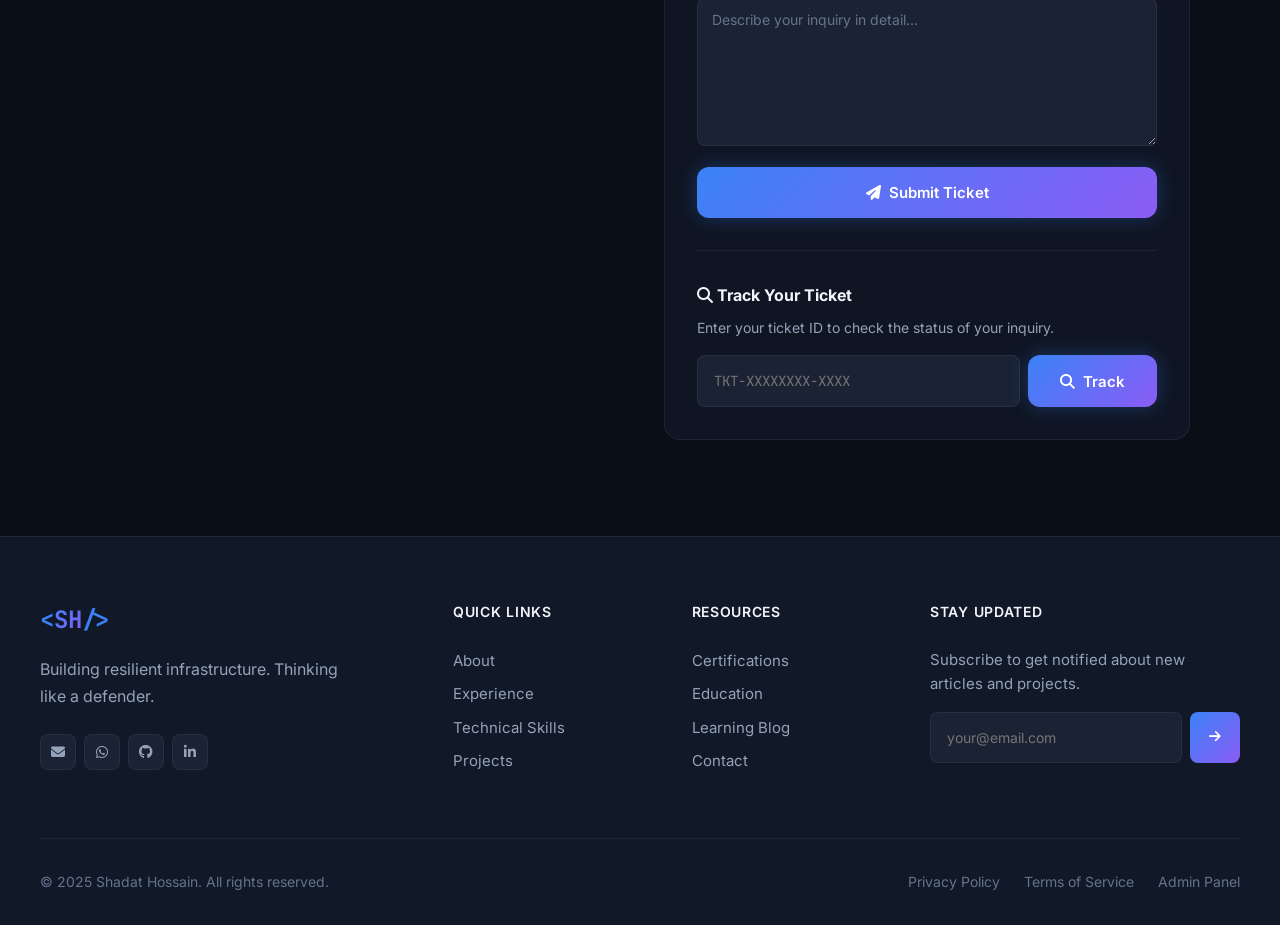
==== commit 4eab088f: "Fix HTML navigation logo link formatting" ====
--- a/index.html
+++ b/index.html
@@ -47,7 +47,7 @@
     <!-- Navigation -->
     <nav class="navbar" id="navbar">
         <div class="nav-container">
-            <a href="#home" class="nav-logo" id="navLogo">
+
                 <div class="nav-avatar" id="navAvatar">
                     <span class="nav-avatar-logo">
                         <span class="logo-bracket">&lt;</span><span class="logo-text">SH</span><span class="logo-bracket">/&gt;</span>
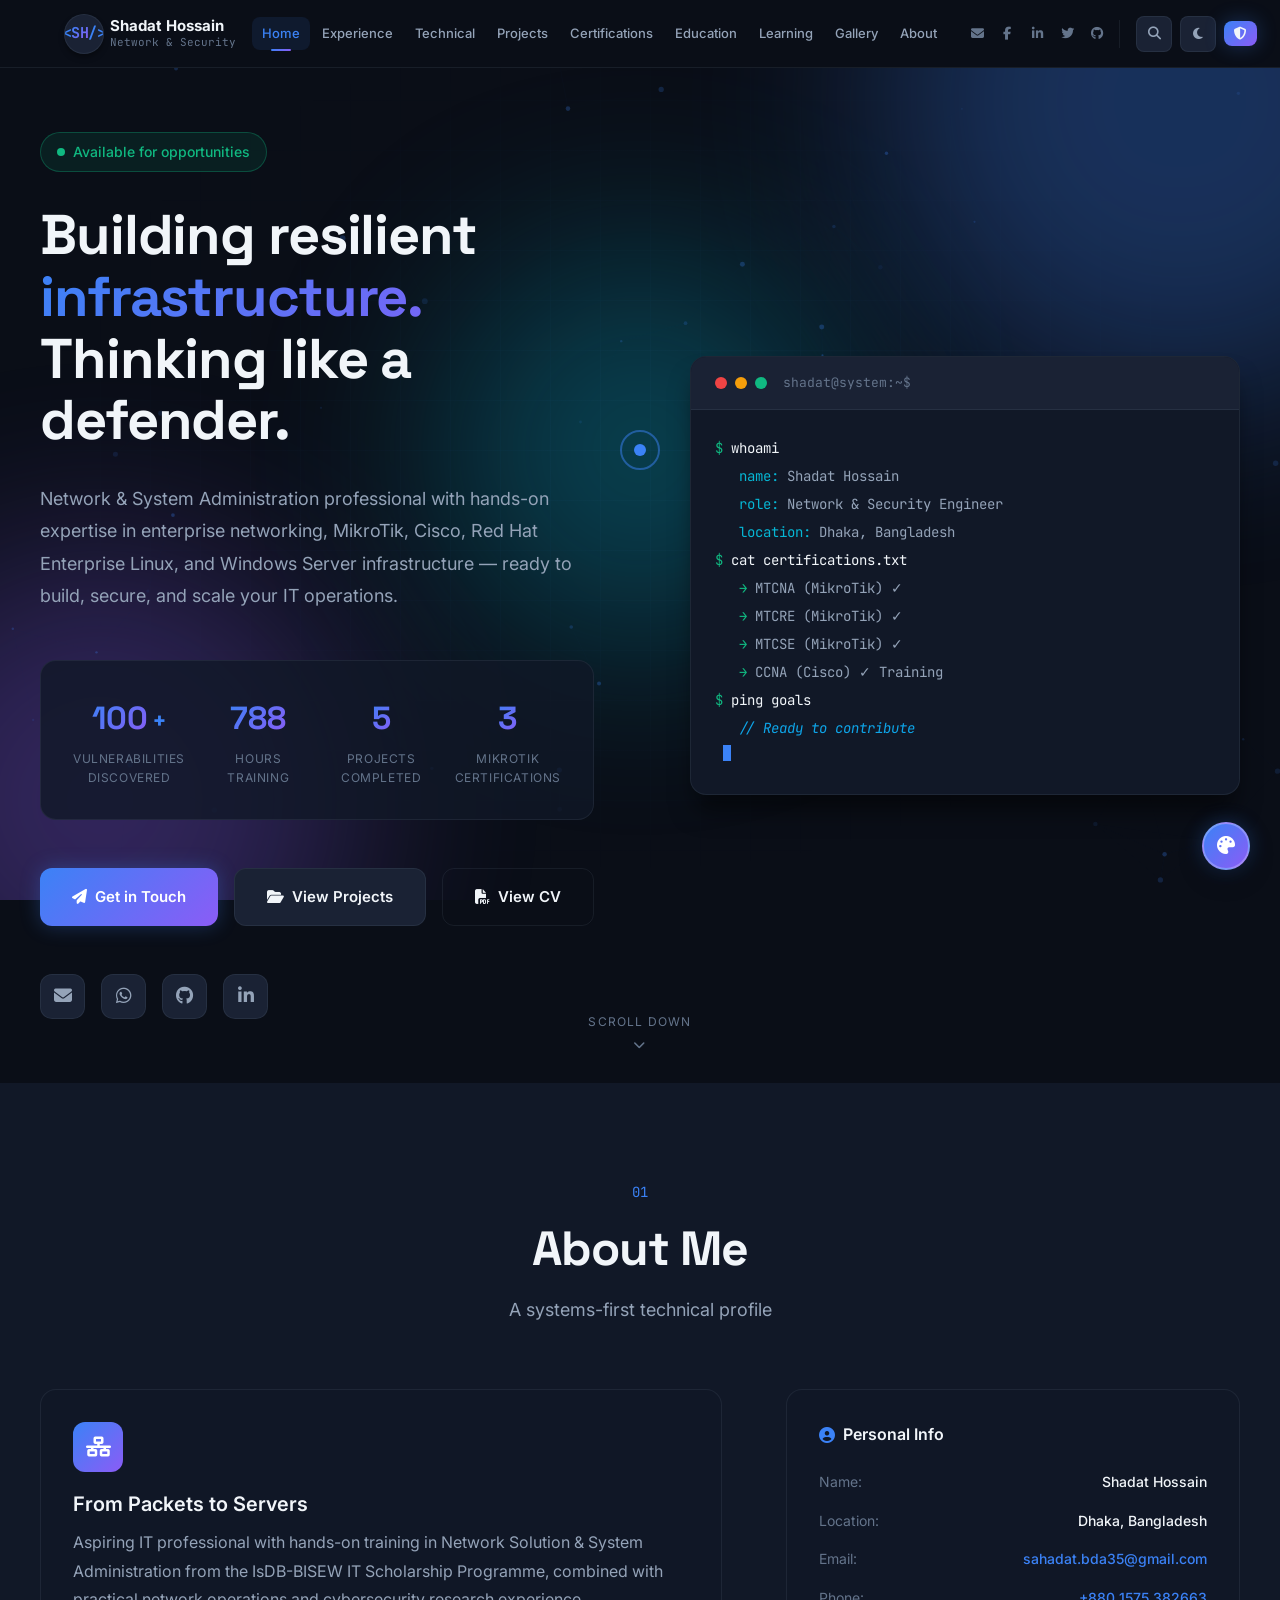
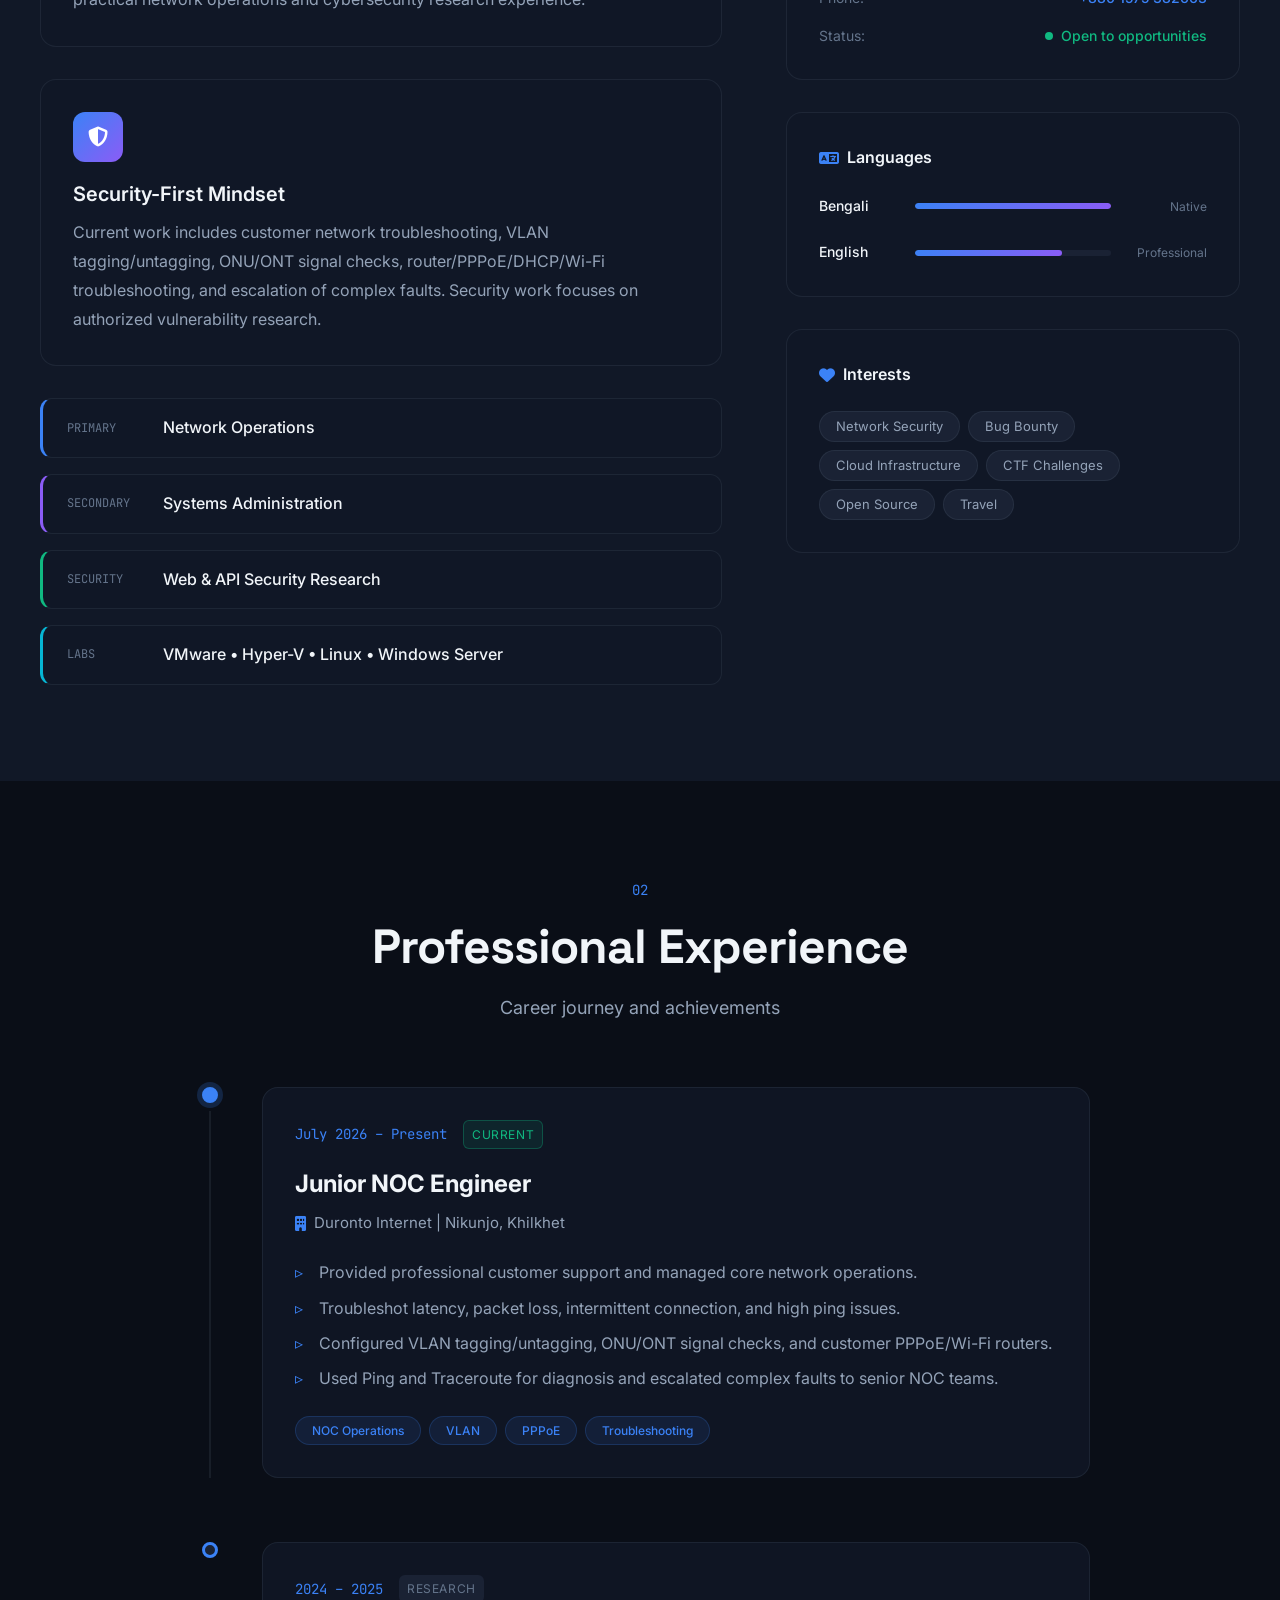
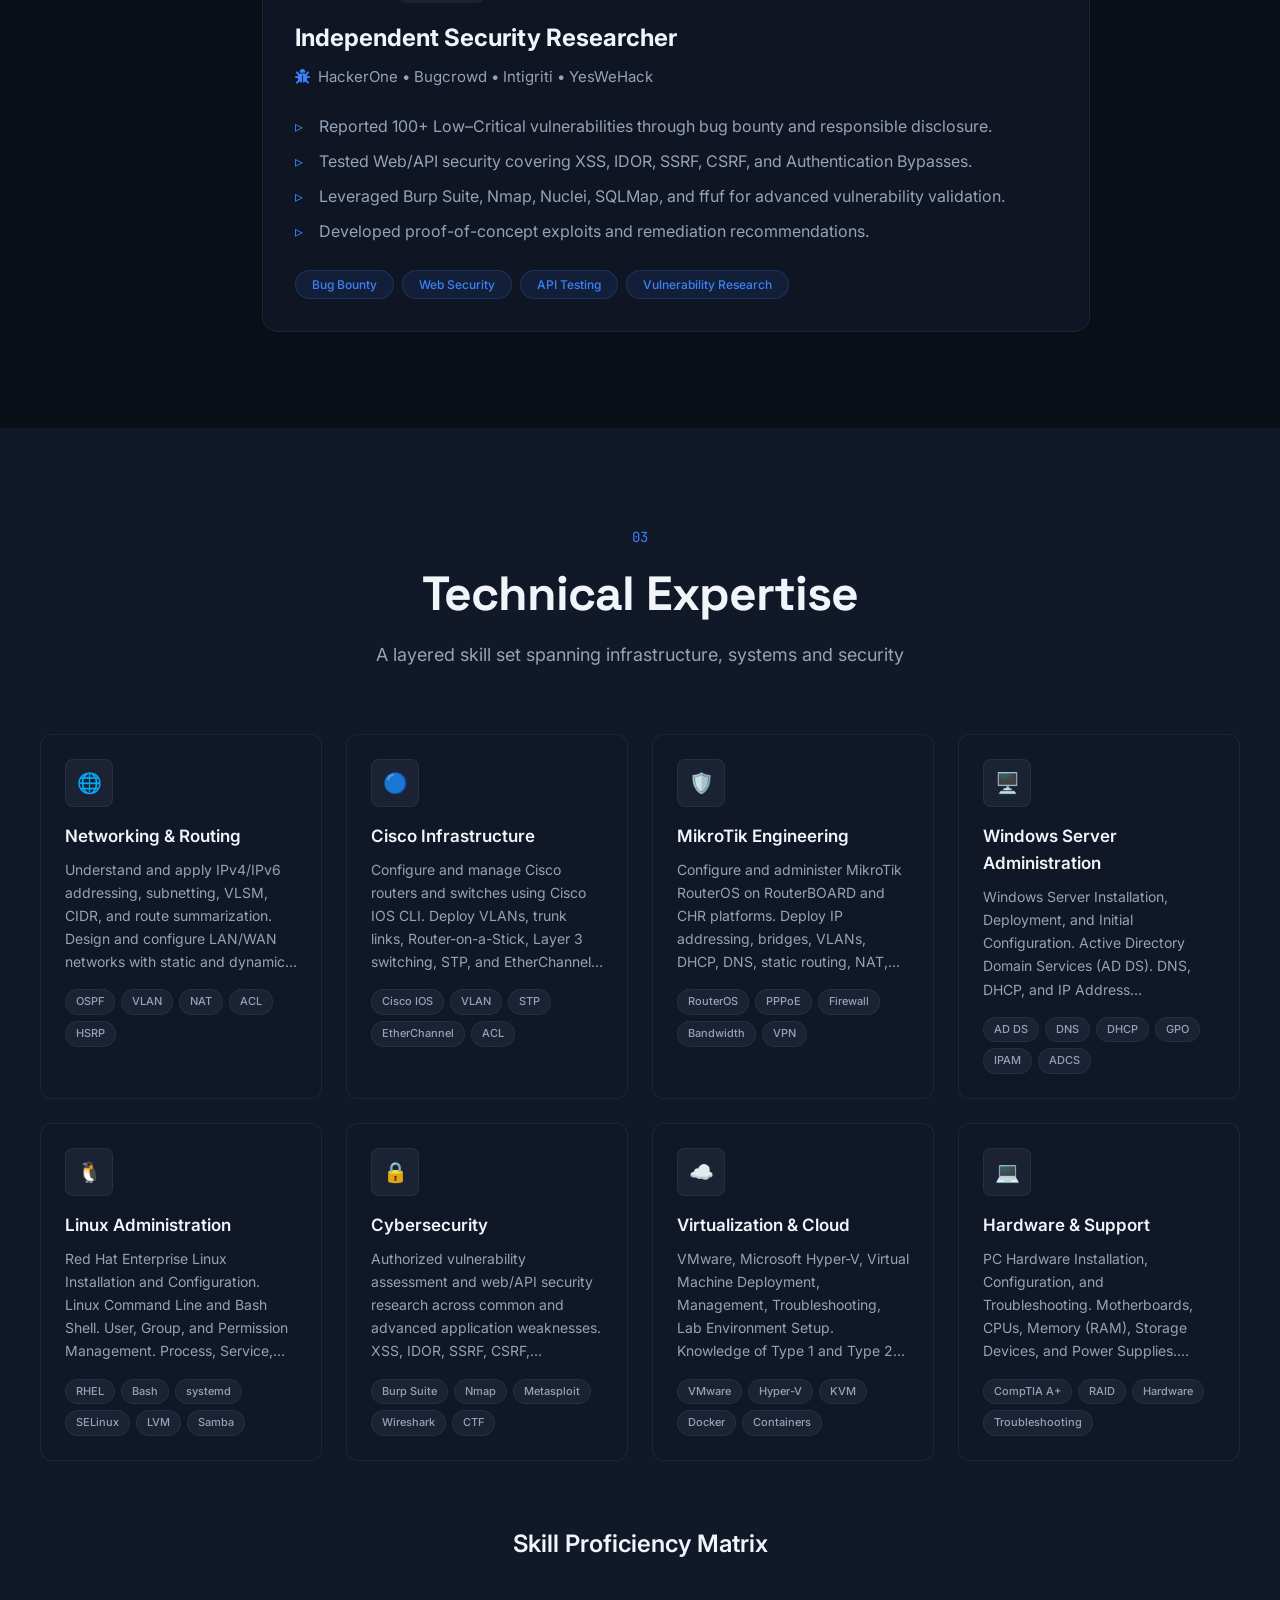
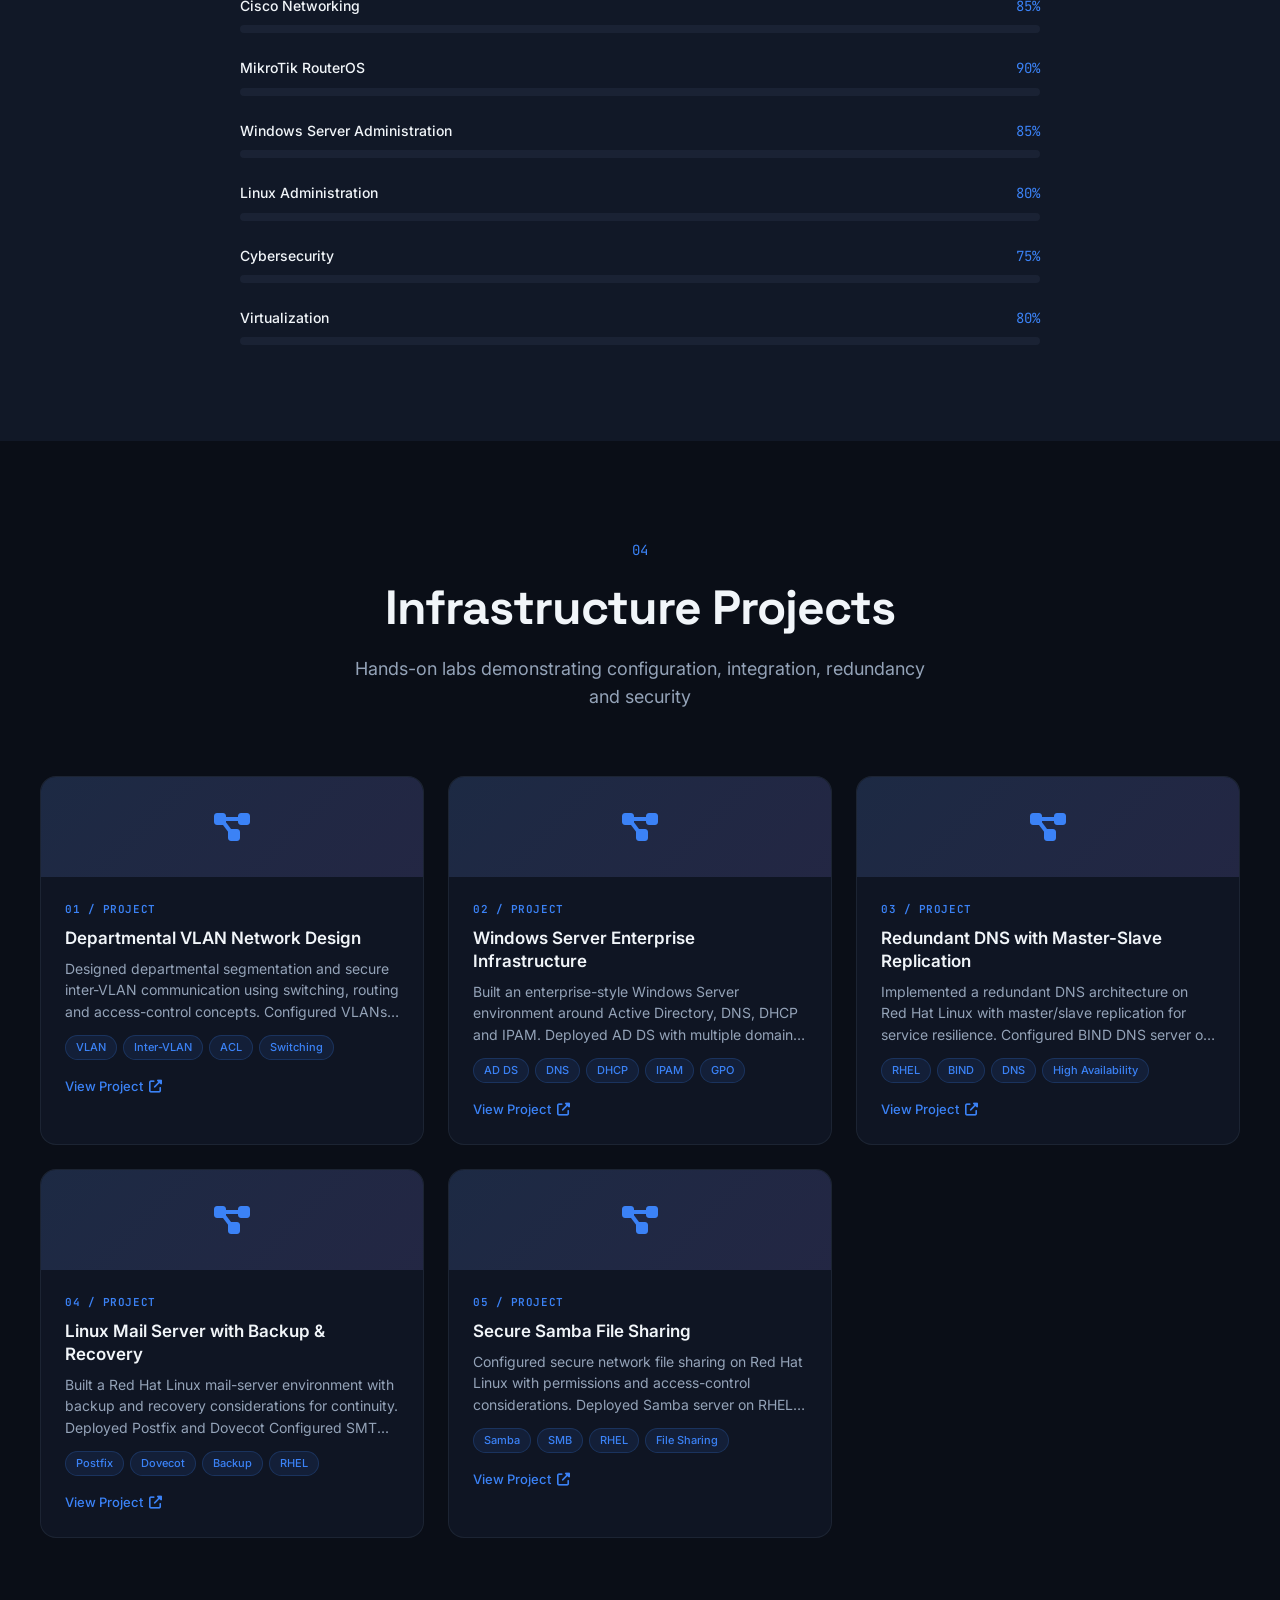
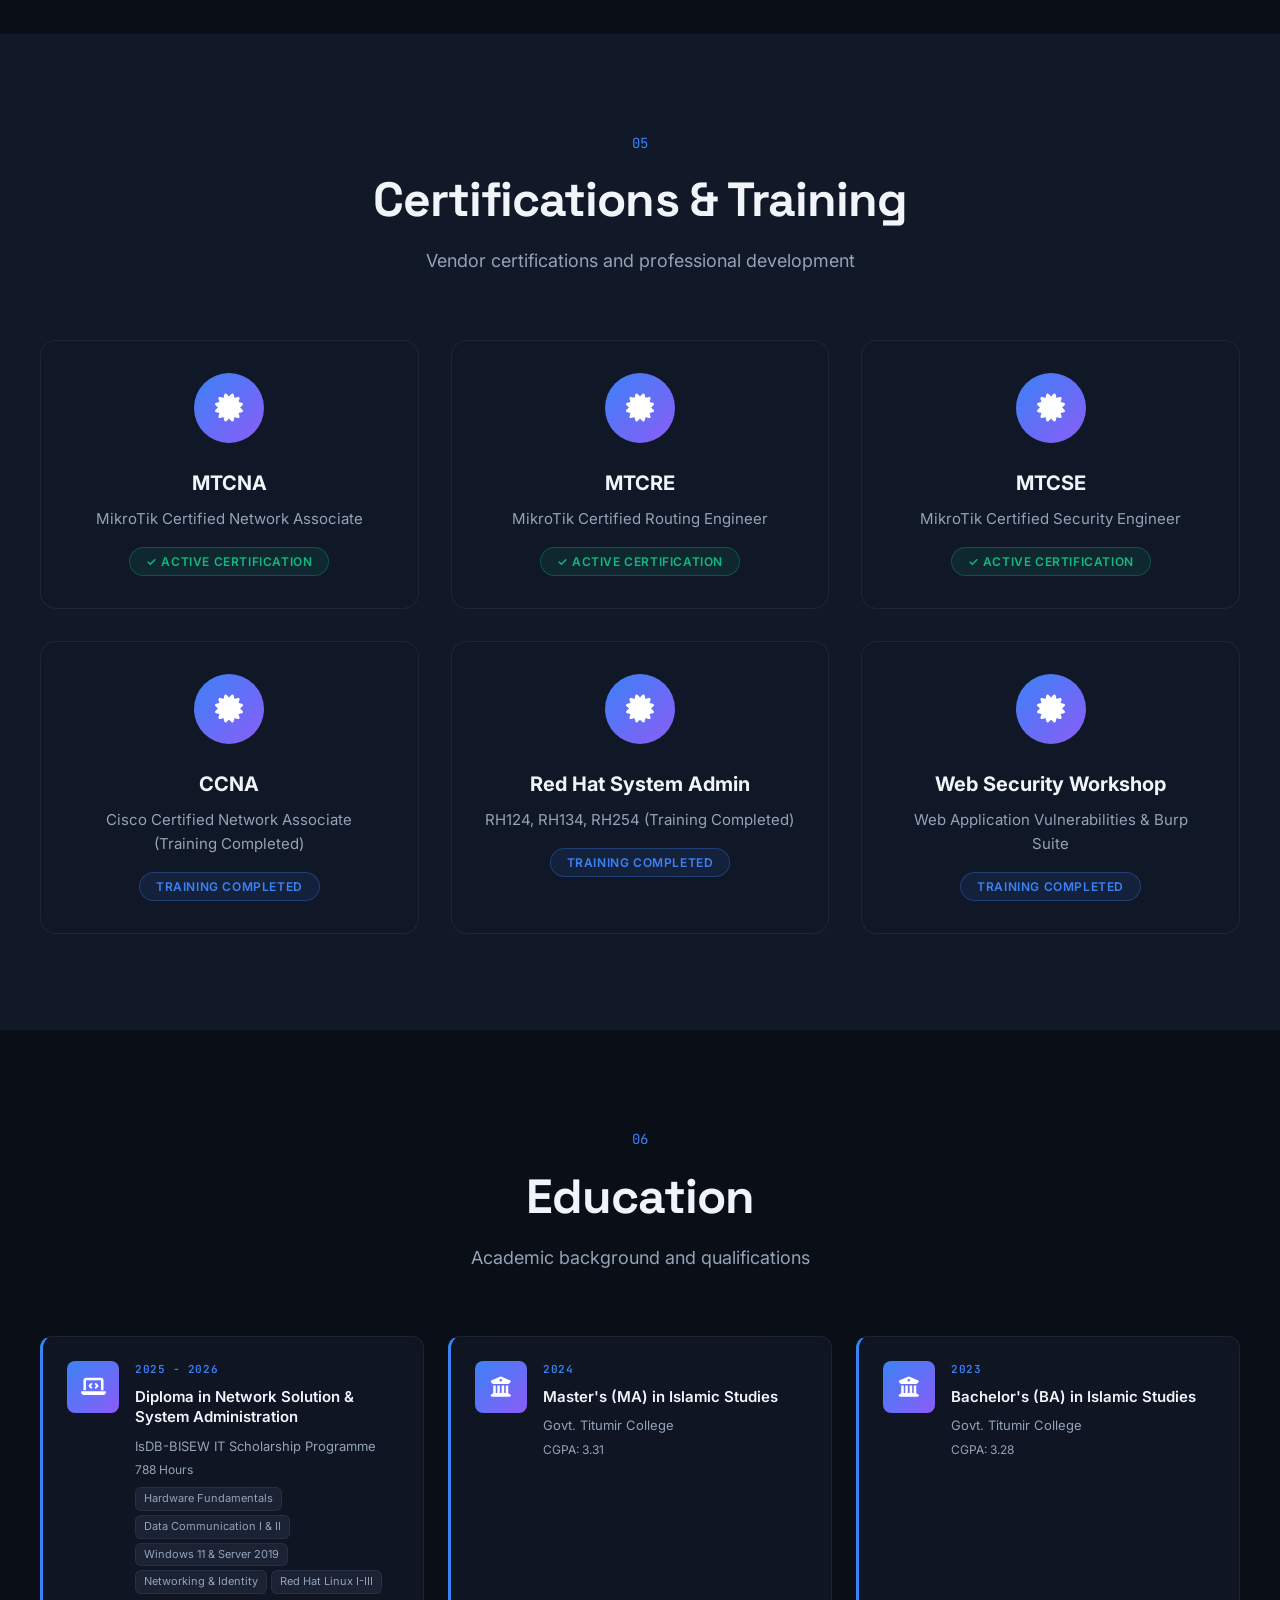
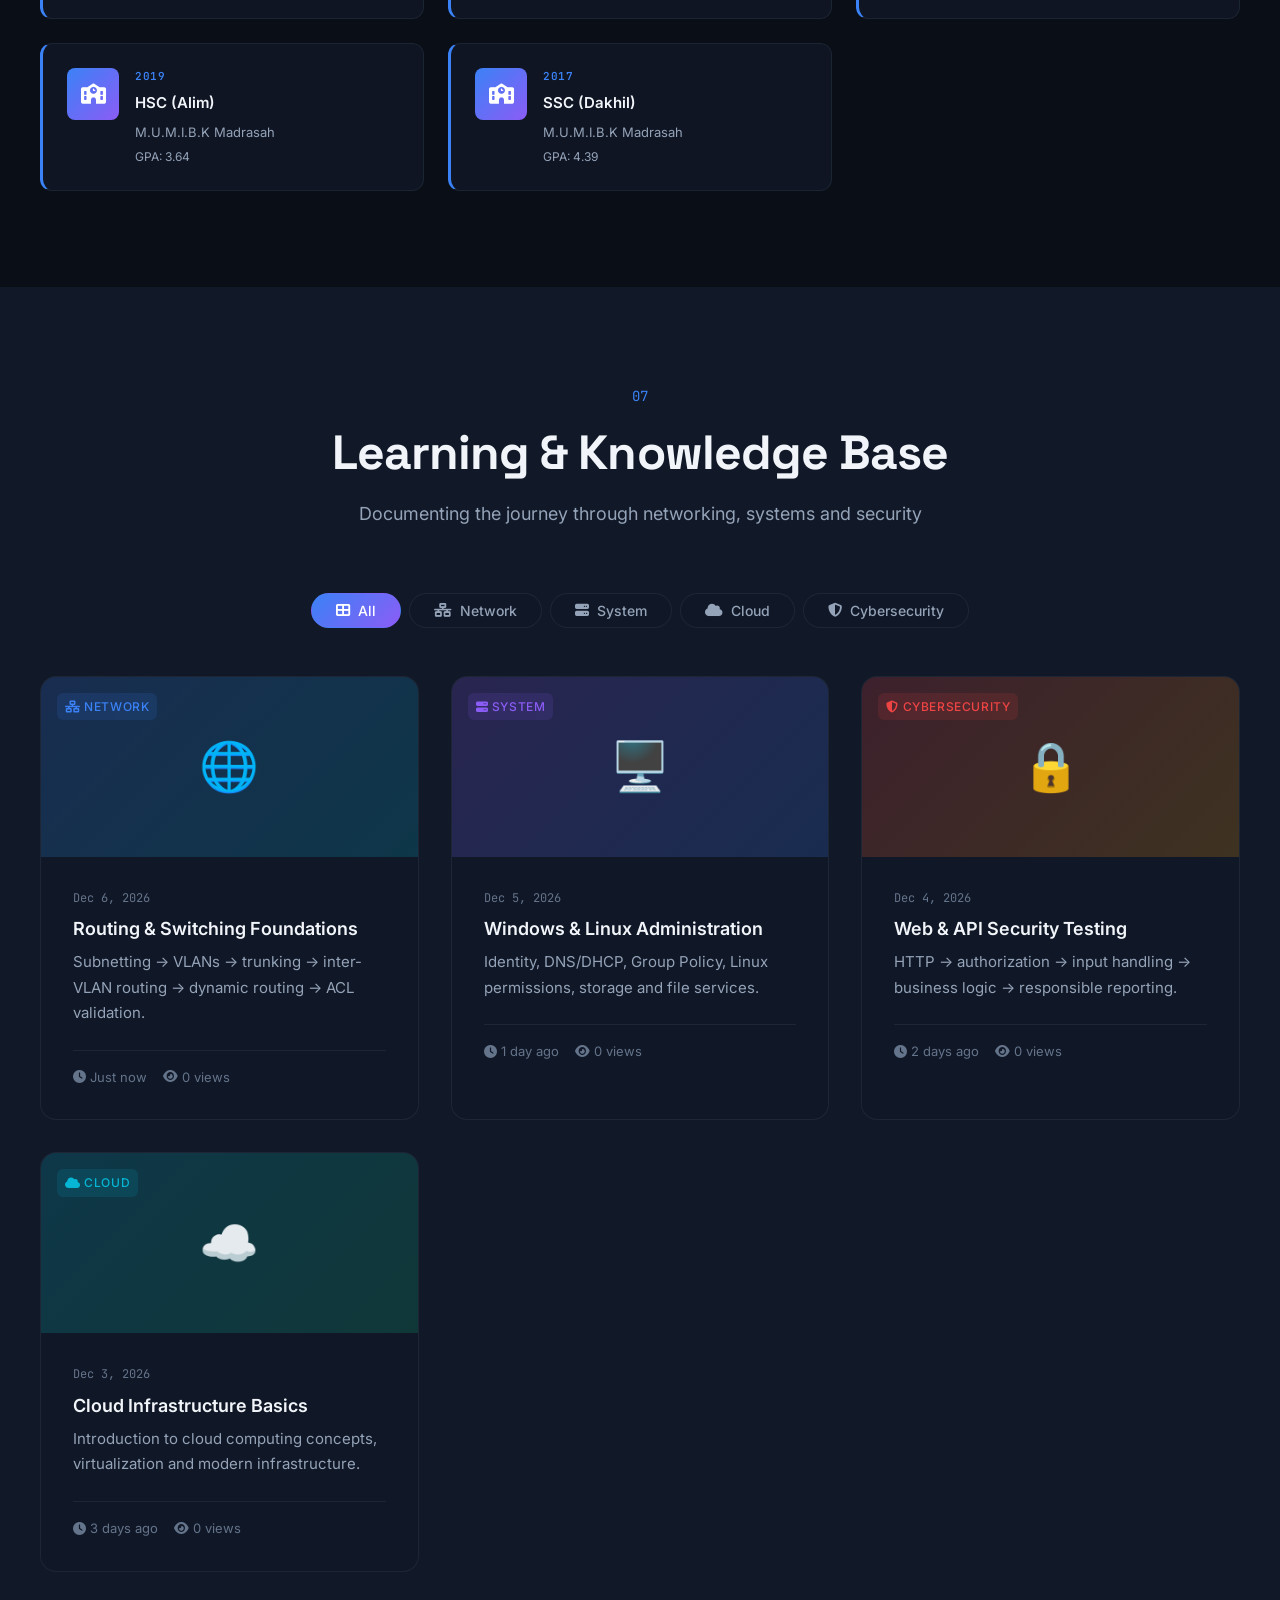
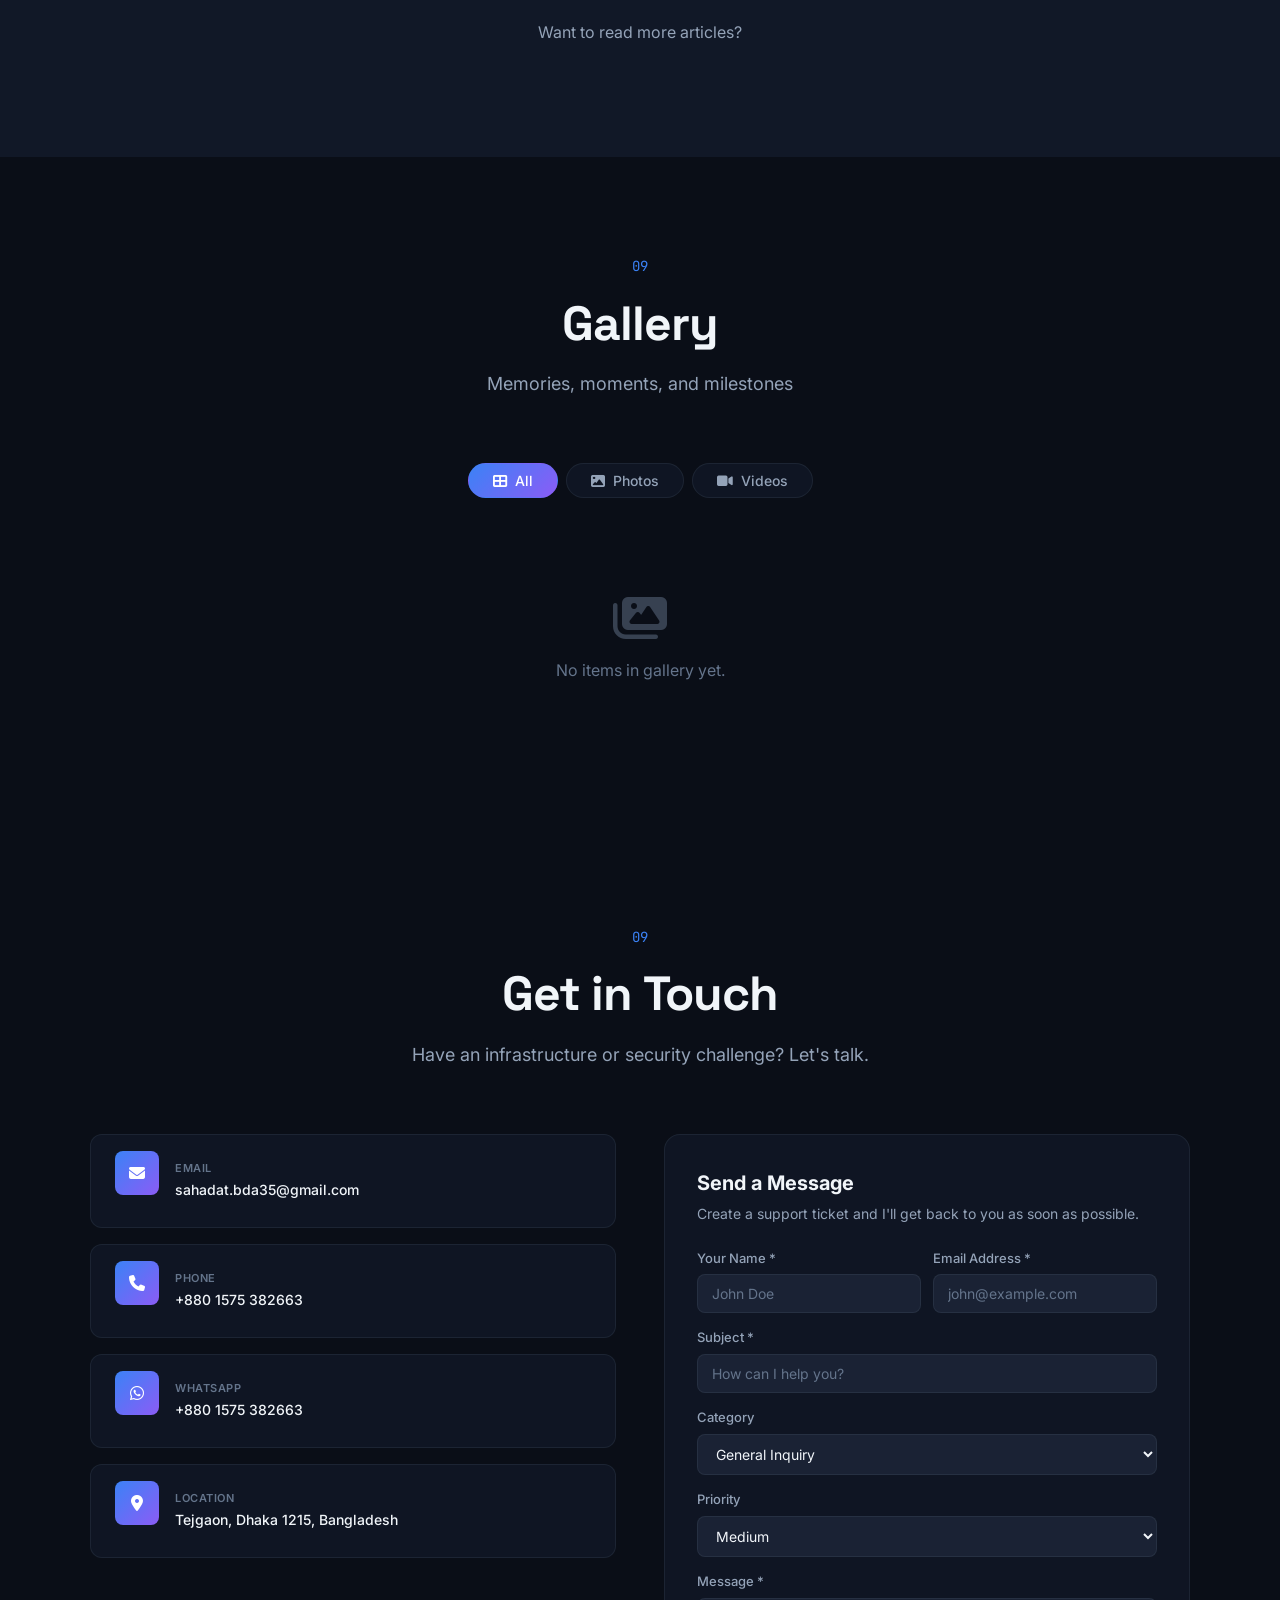
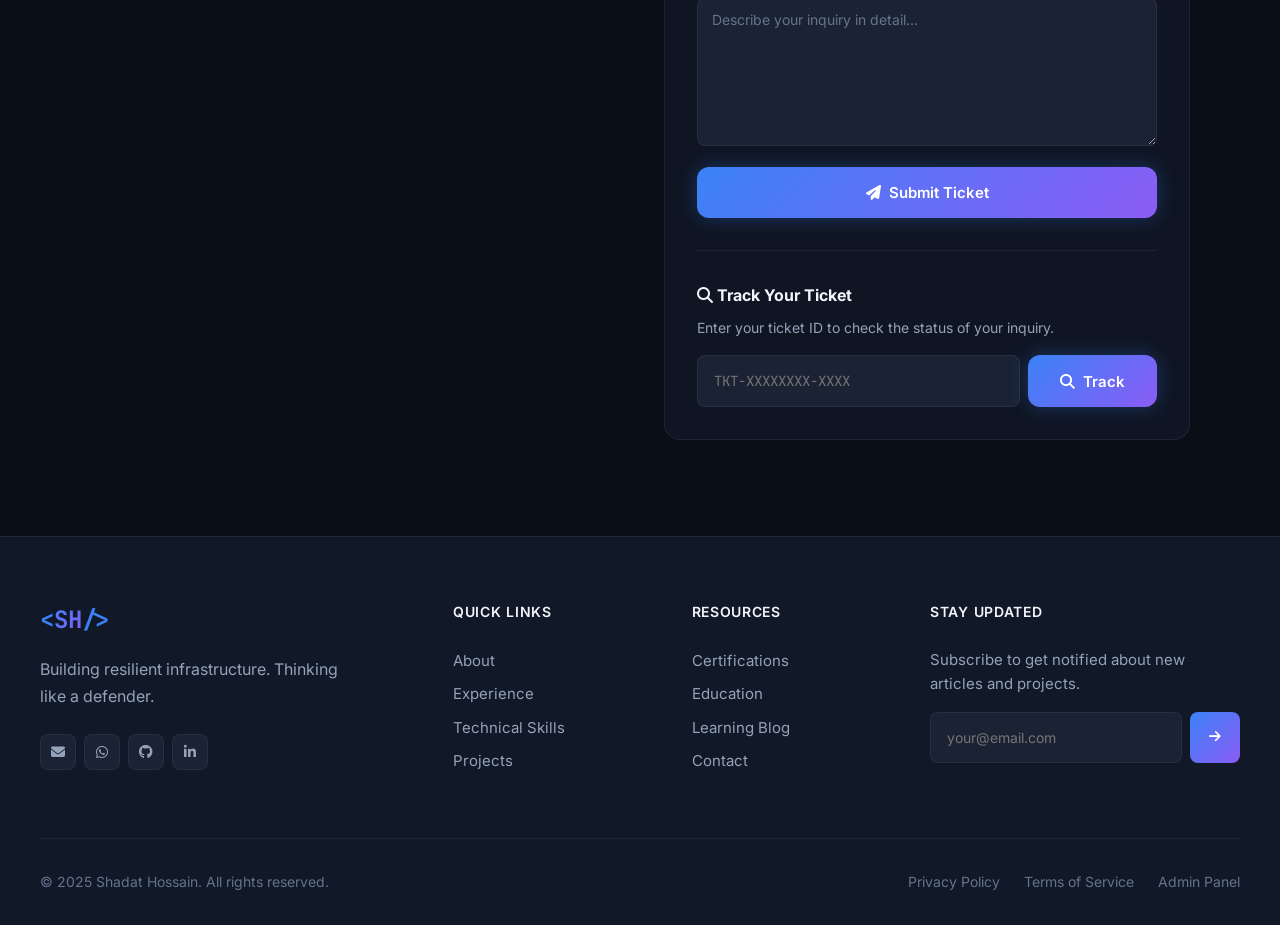
==== commit 821ca697: "Fix duplicate nav-avatar div in navbar Removed duplicate nav-avatar div in the navbar." ====
--- a/index.html
+++ b/index.html
@@ -47,7 +47,7 @@
     <!-- Navigation -->
     <nav class="navbar" id="navbar">
         <div class="nav-container">
-
+            <a href="#home" class="nav-logo" id="navLogo">
                 <div class="nav-avatar" id="navAvatar">
                     <span class="nav-avatar-logo">
                         <span class="logo-bracket">&lt;</span><span class="logo-text">SH</span><span class="logo-bracket">/&gt;</span>
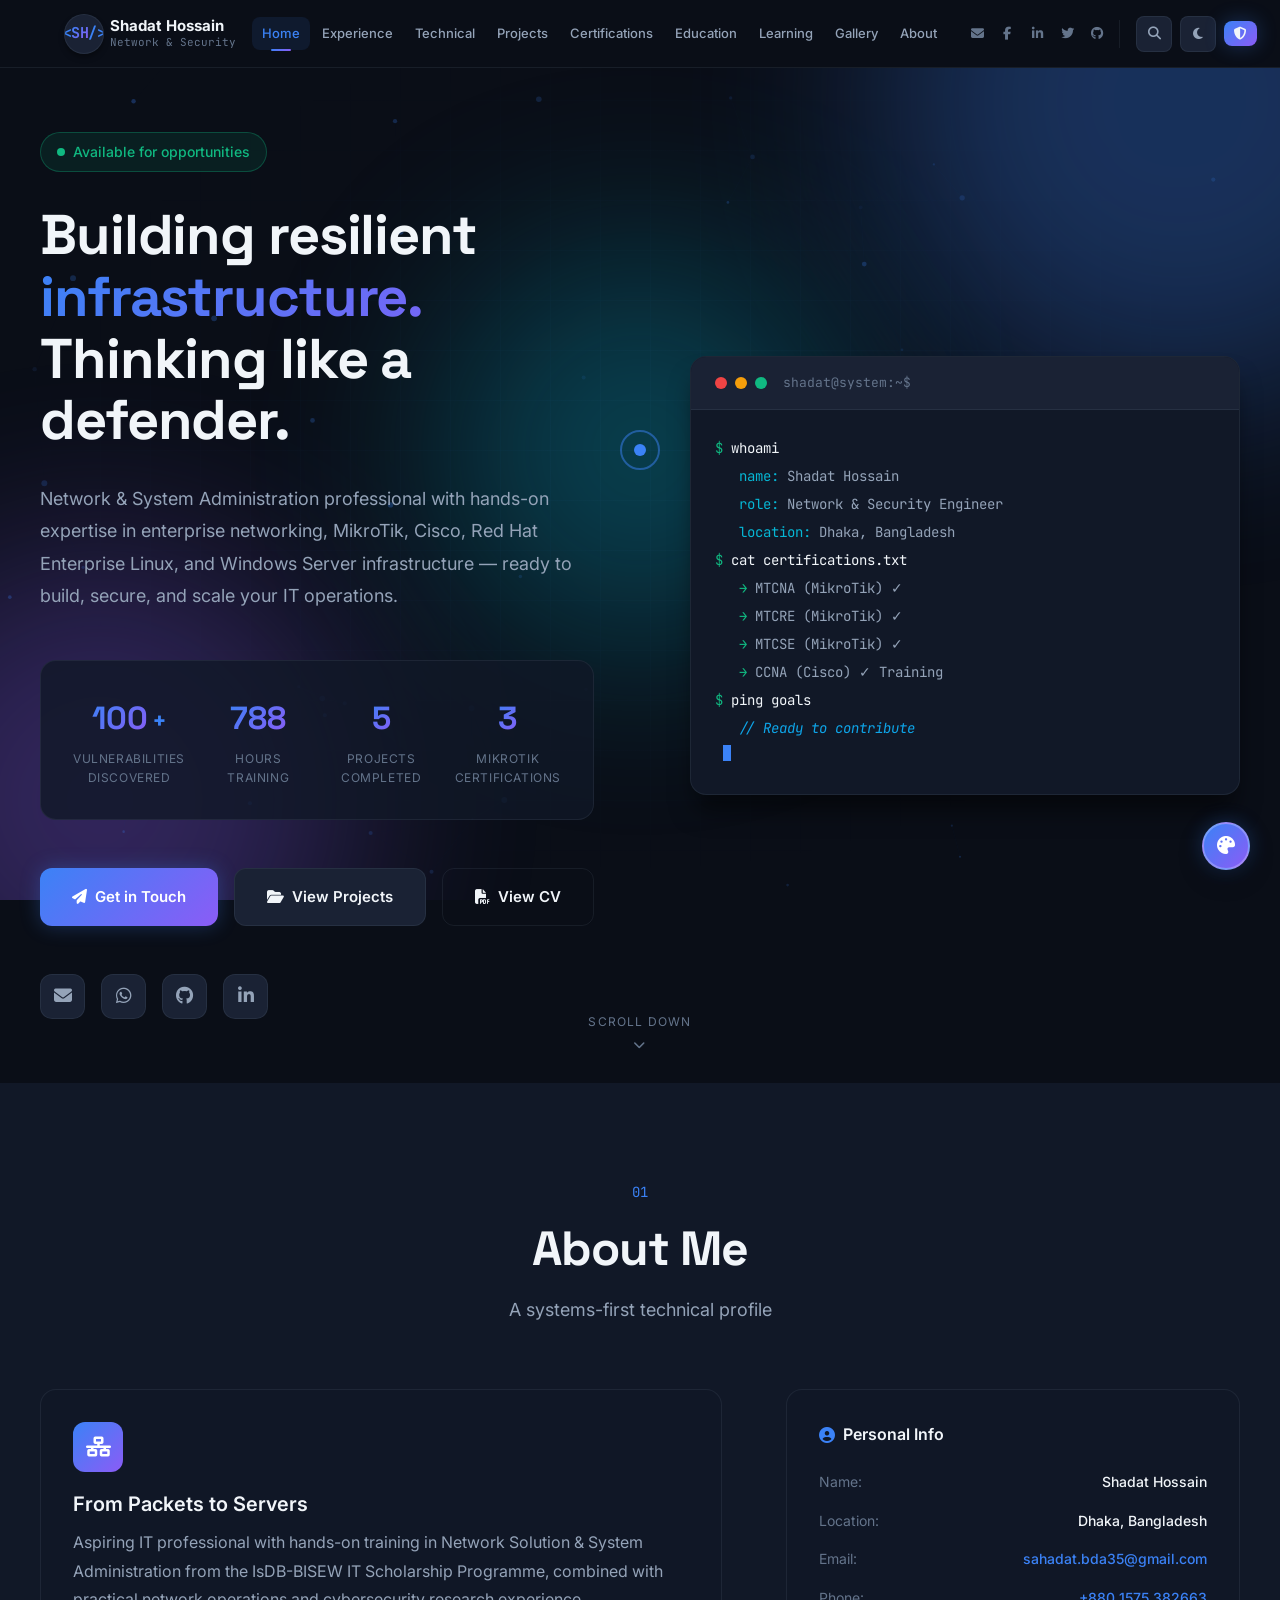
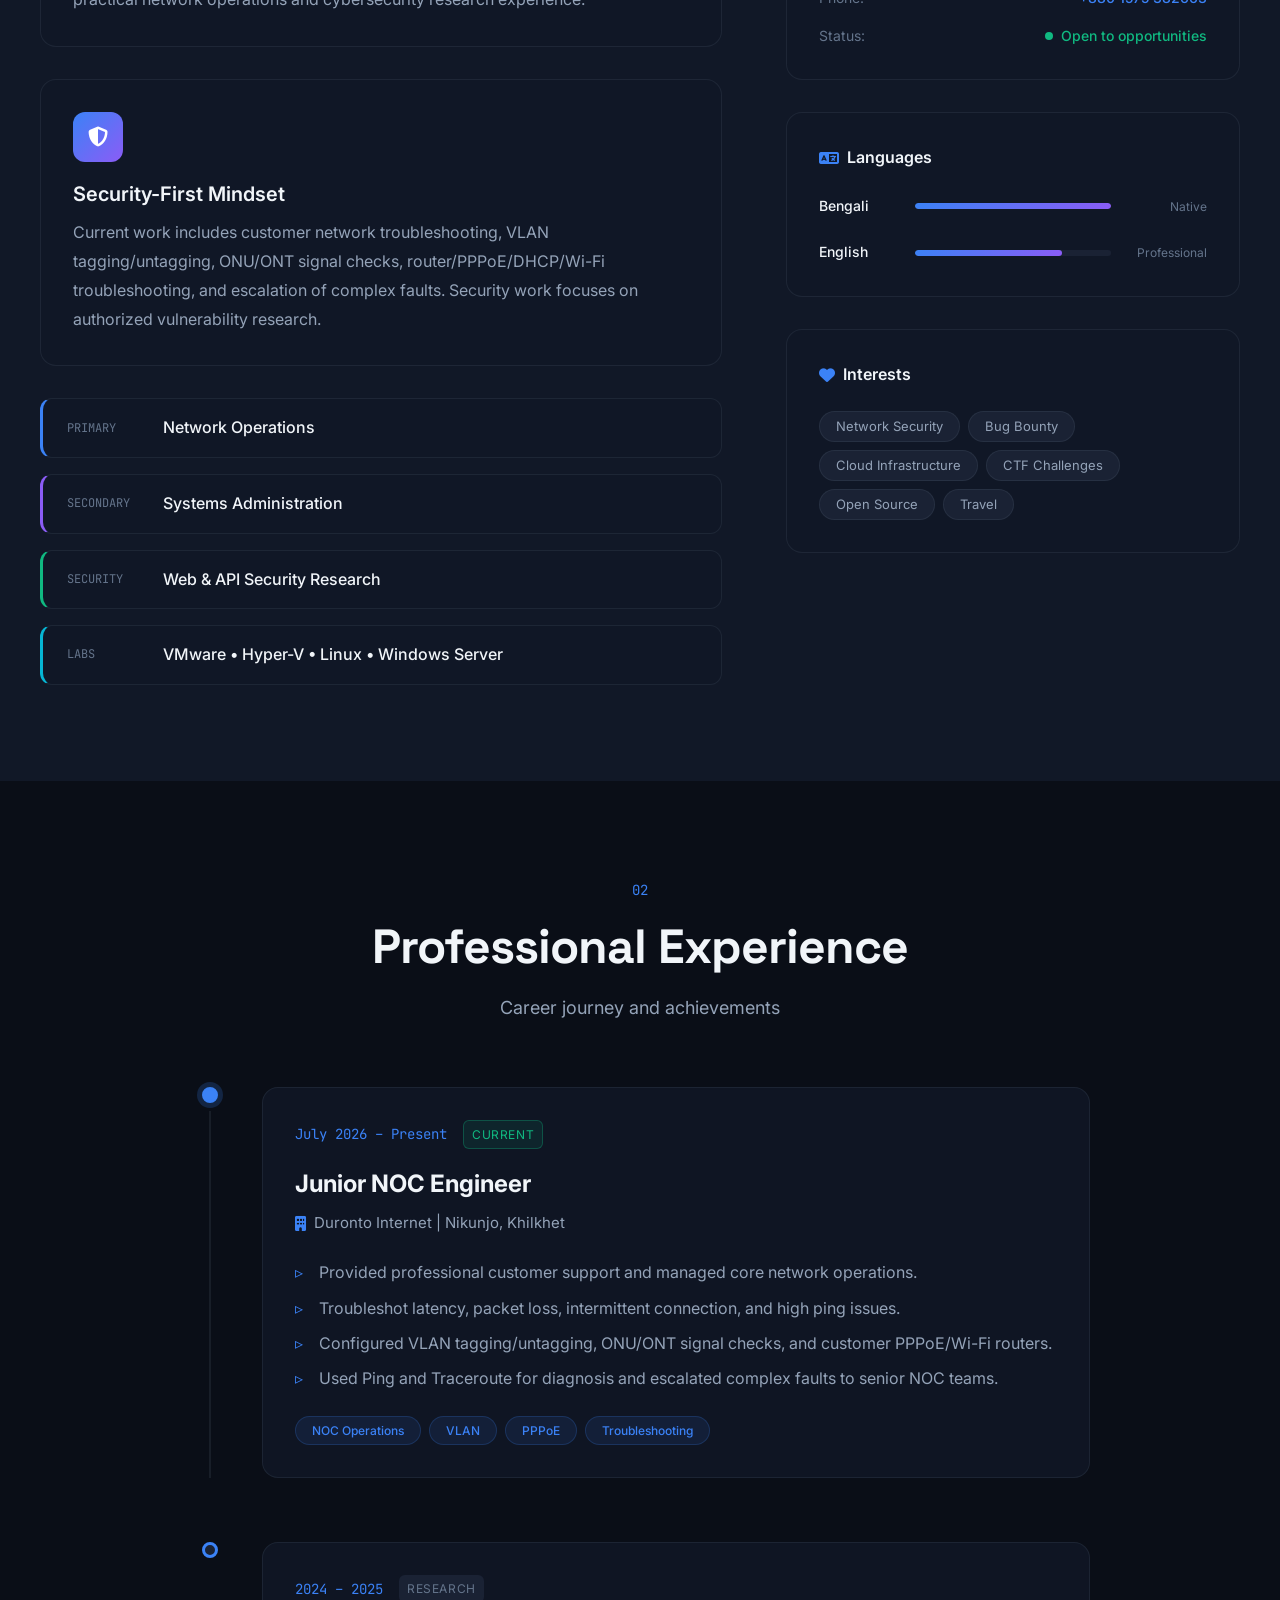
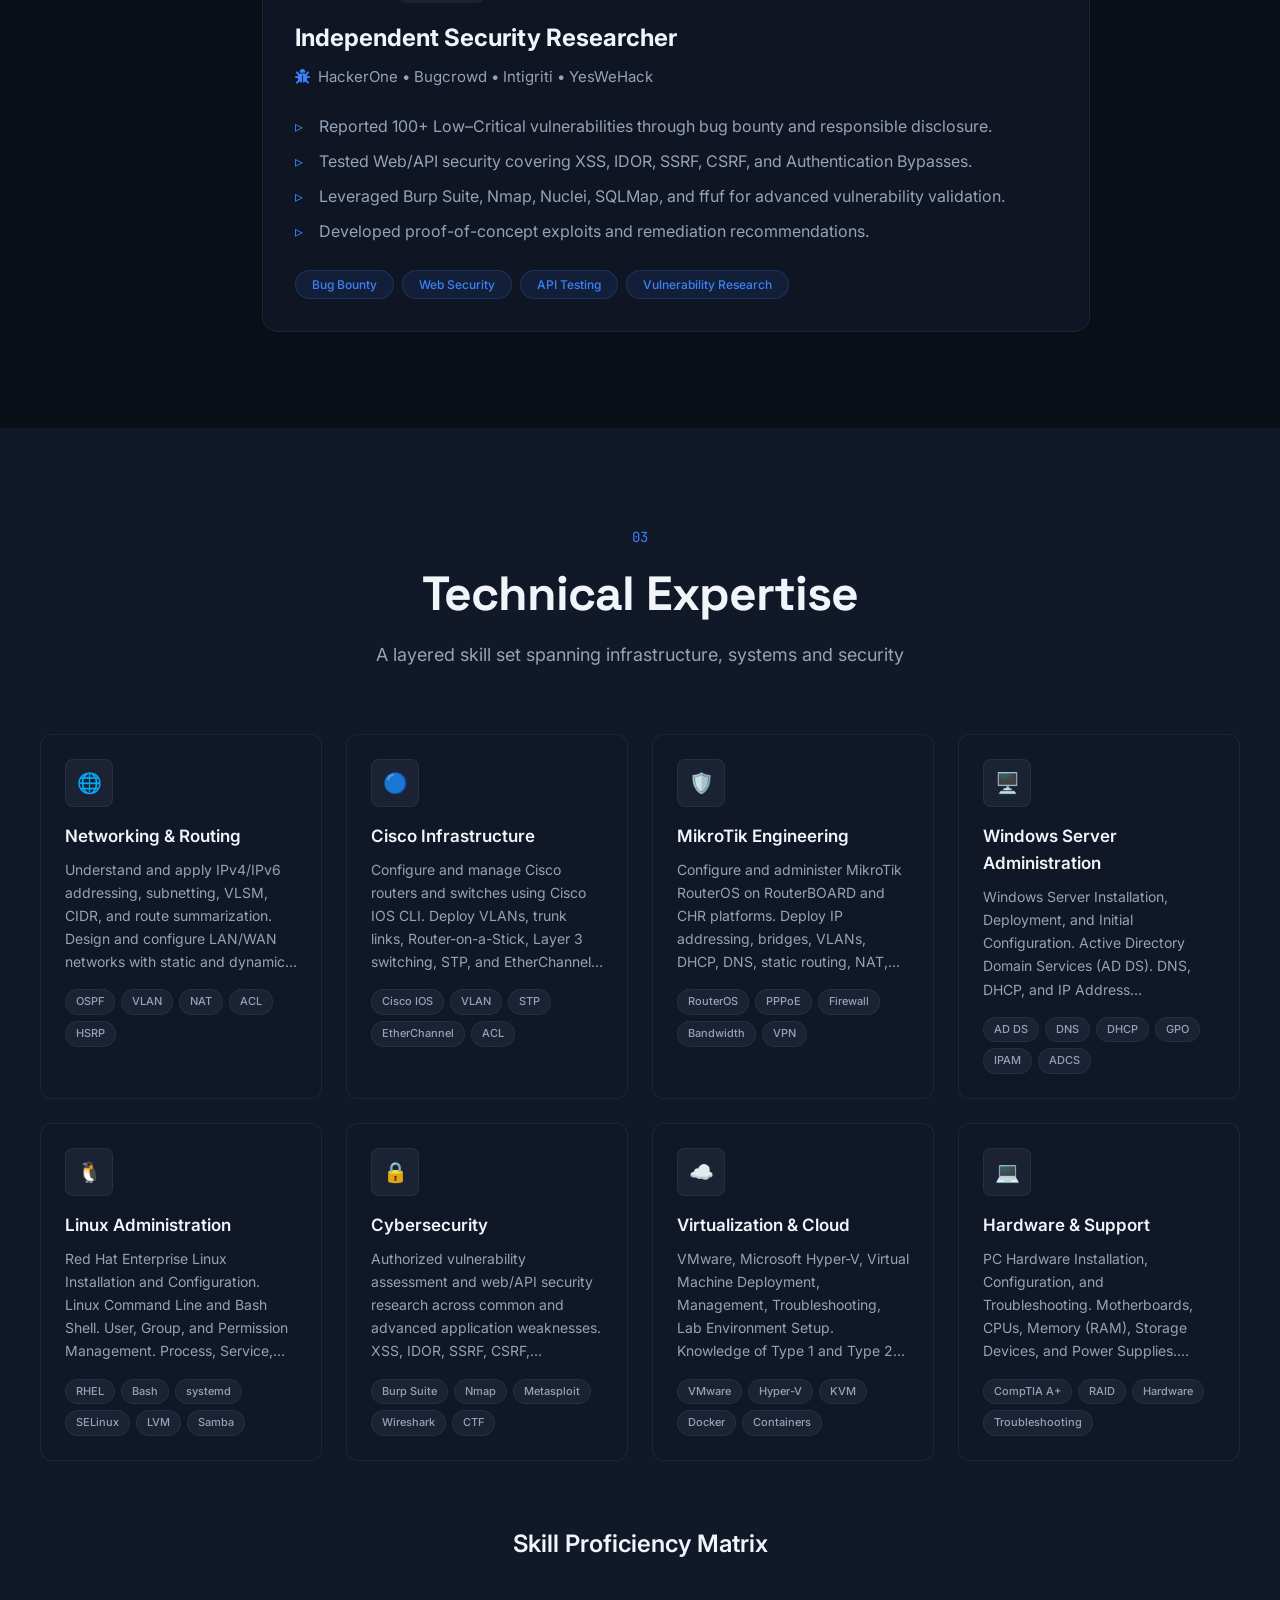
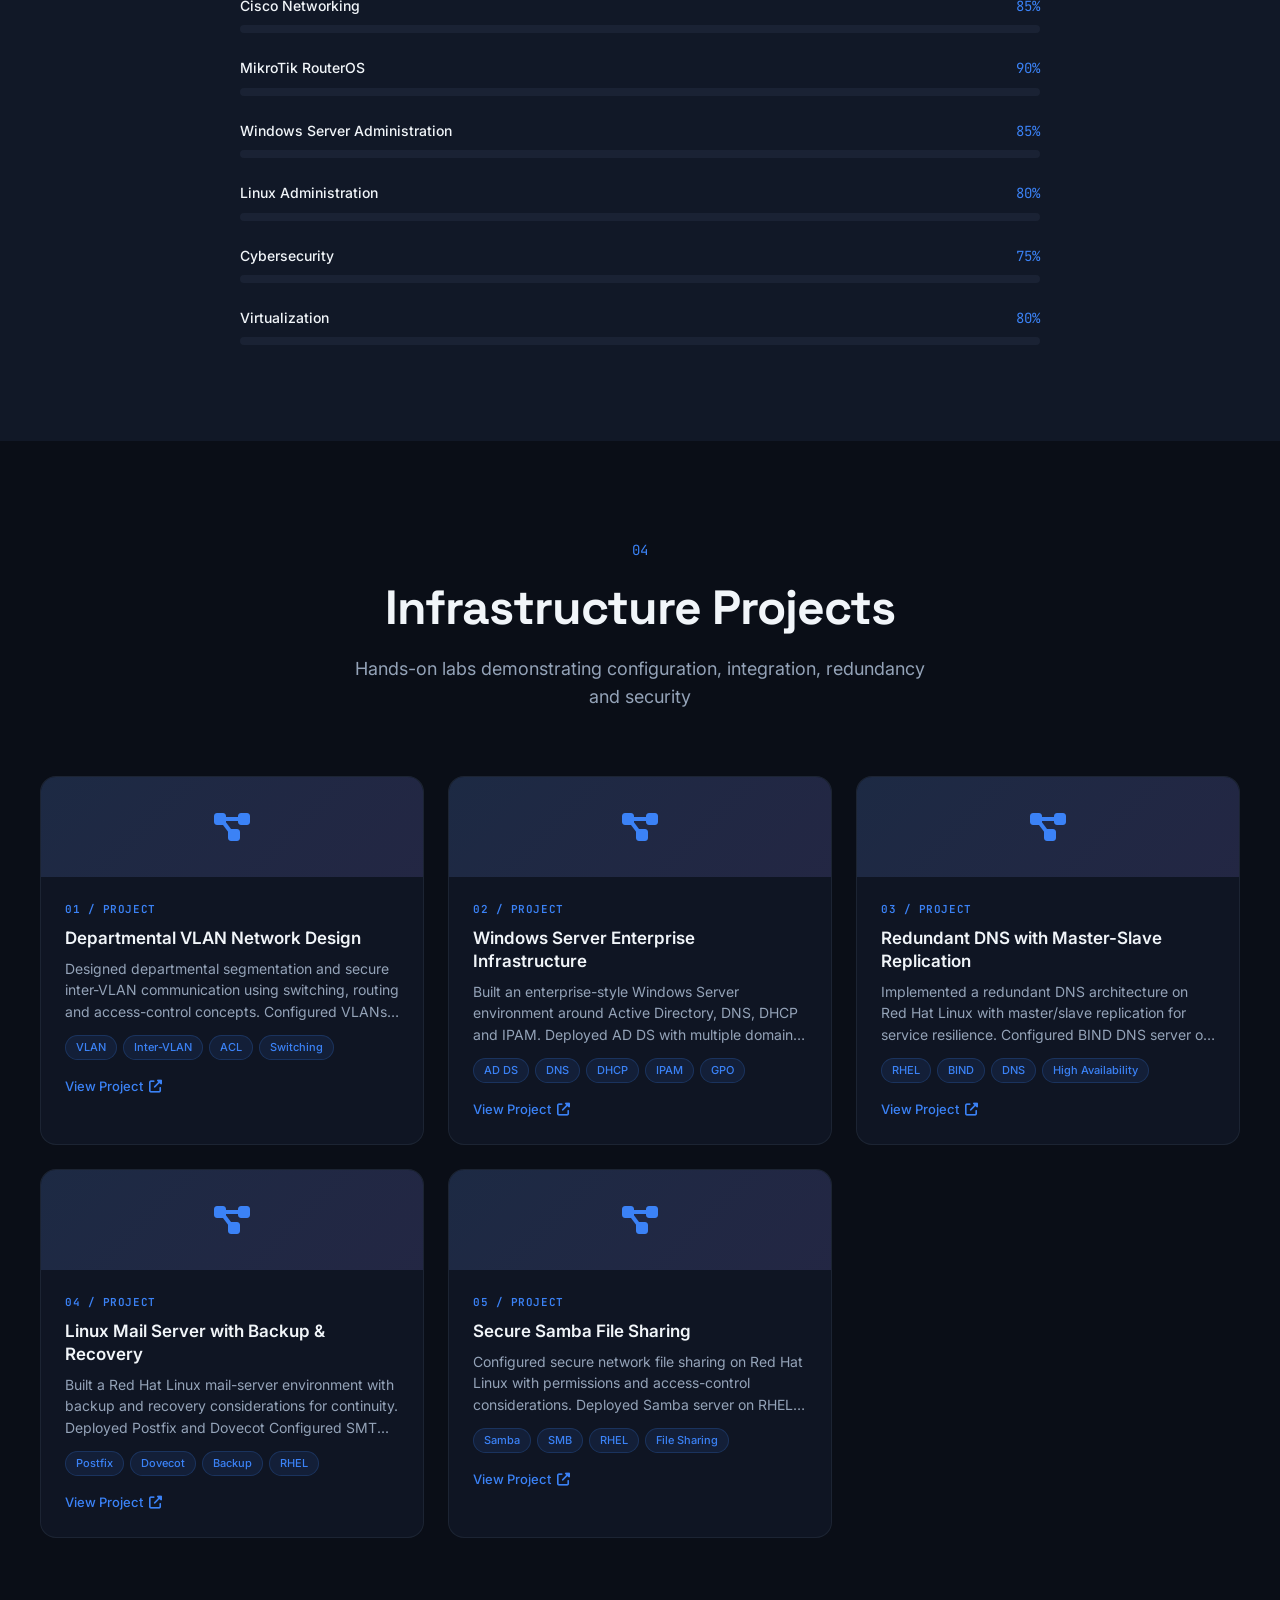
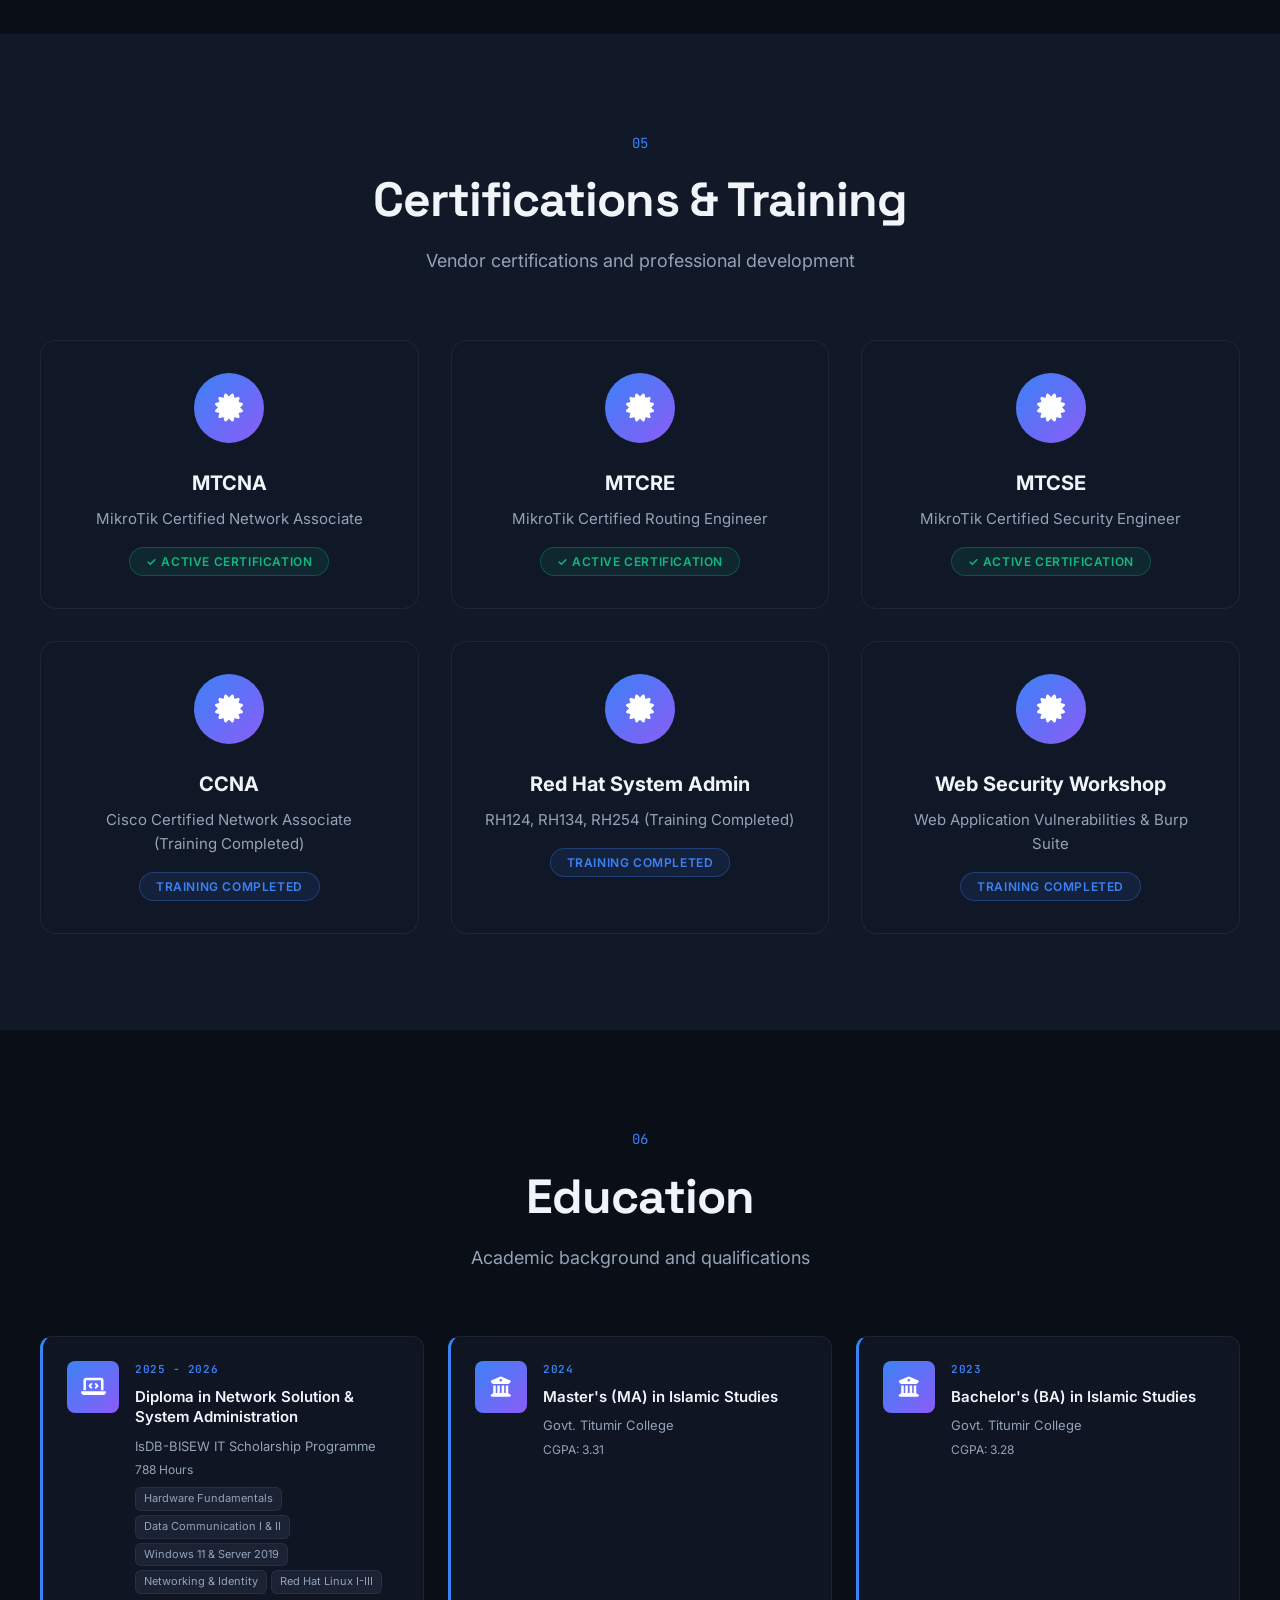
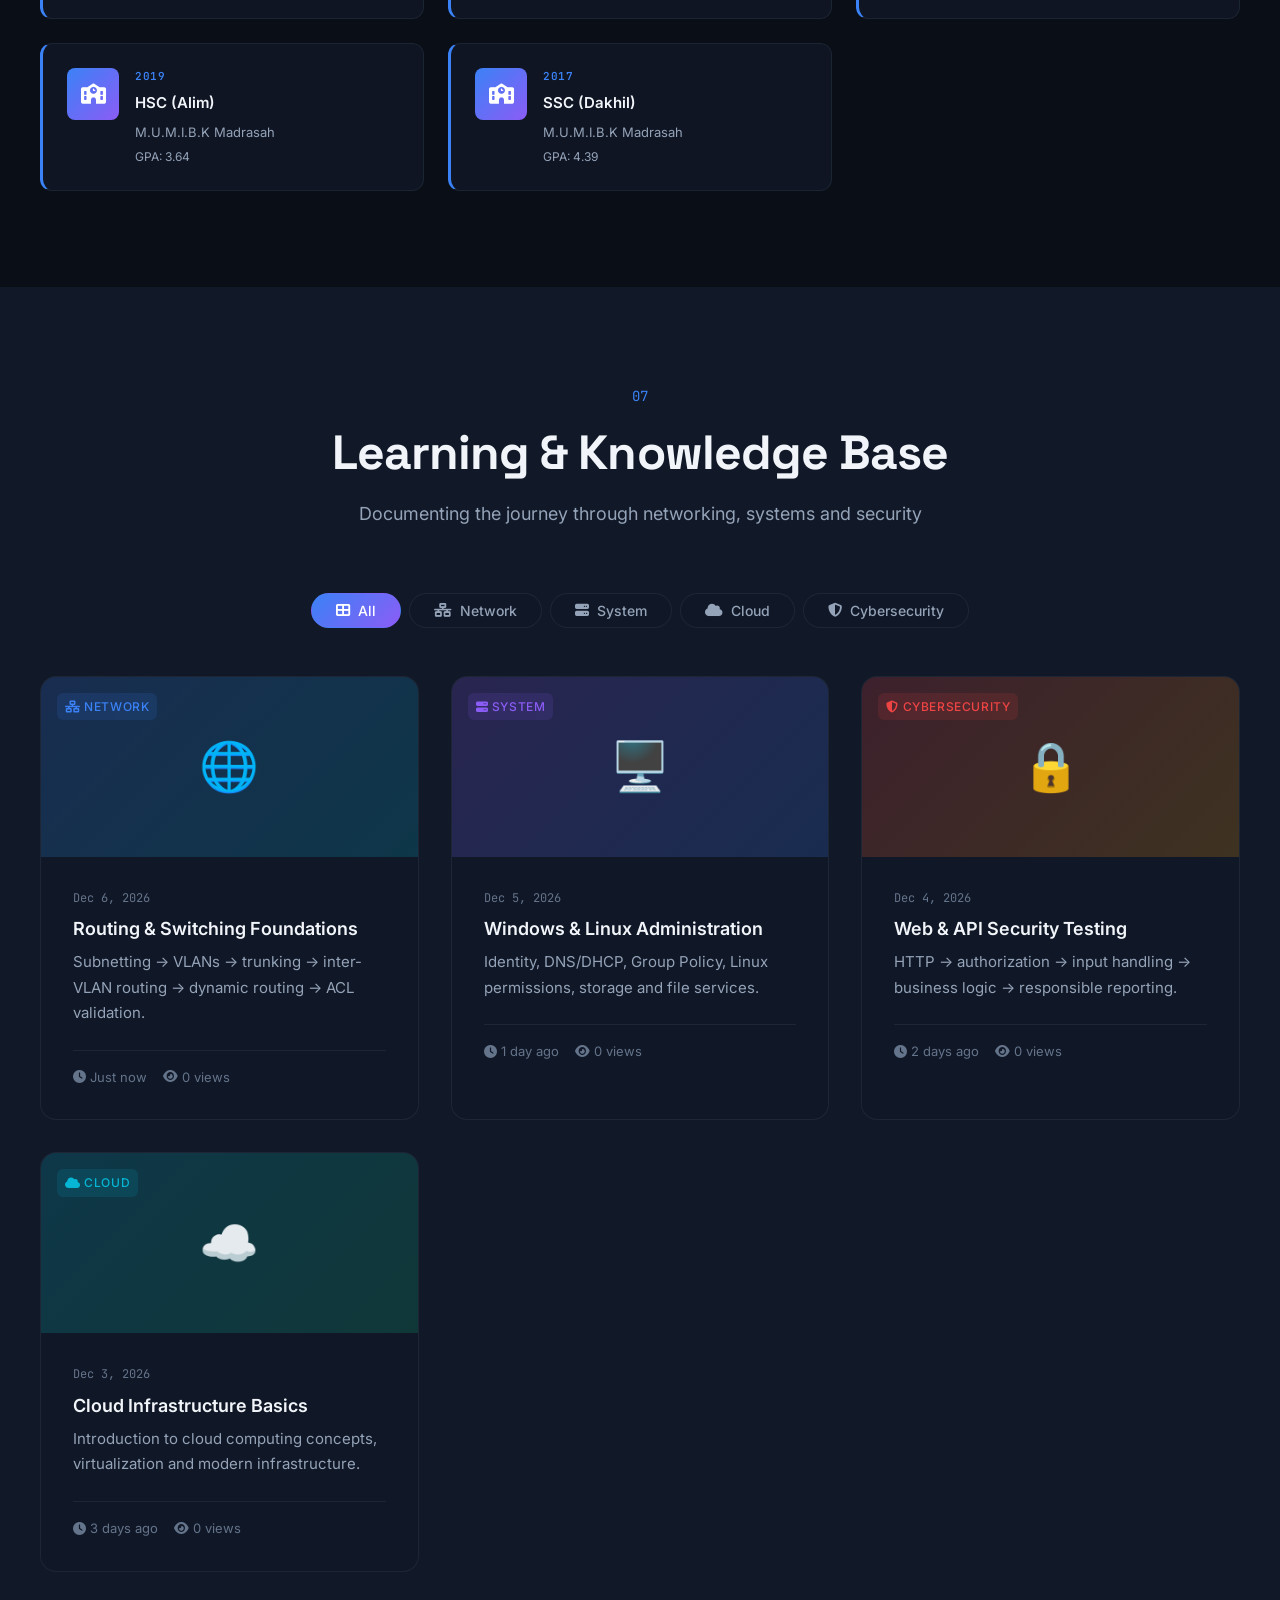
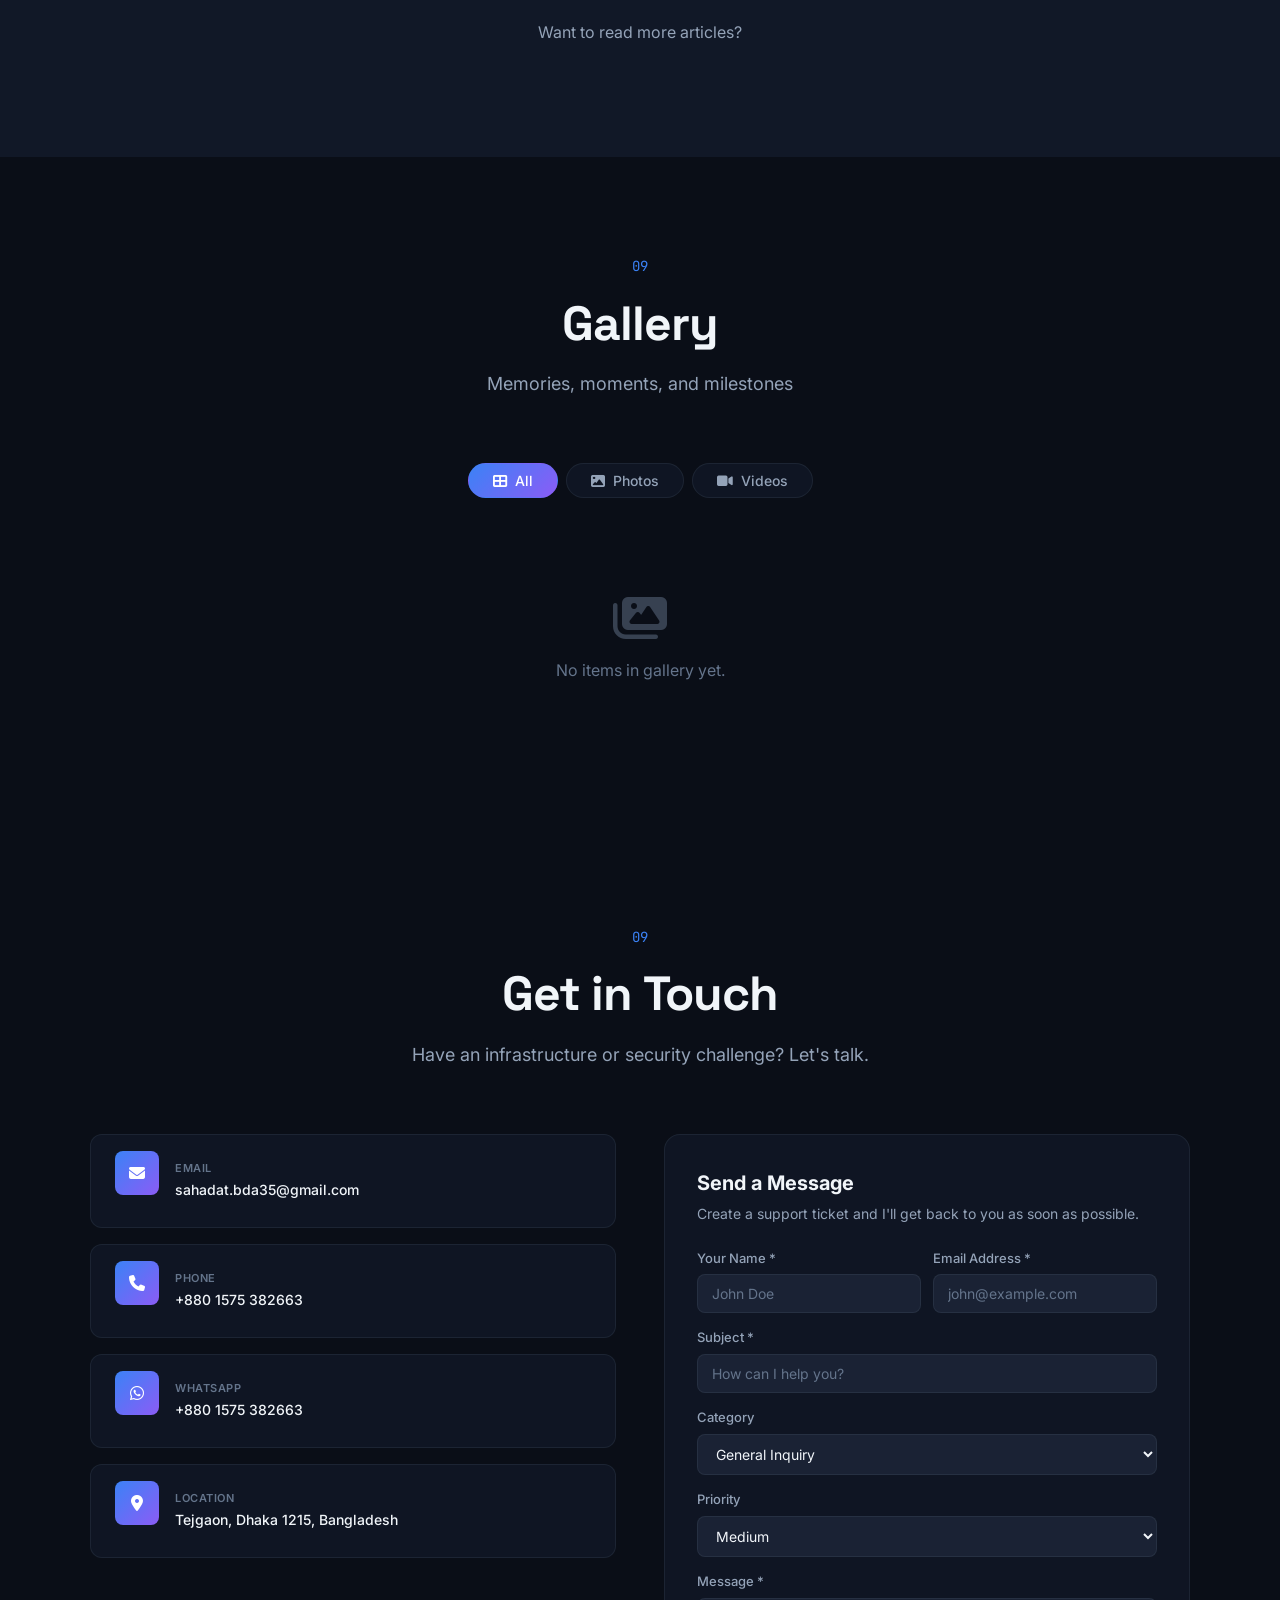
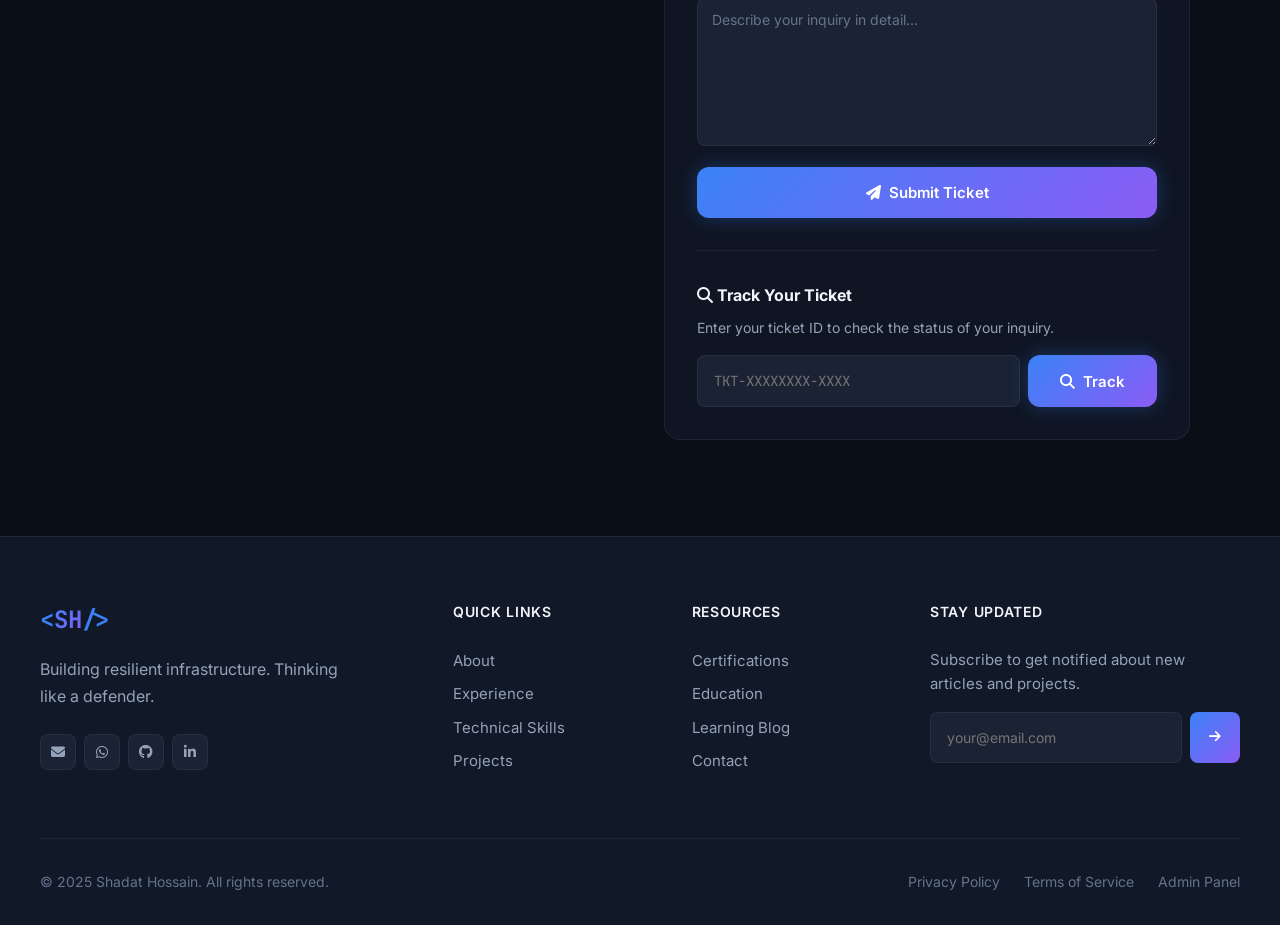
==== commit 1792a126: "Change Gallery link to point to gallery.html" ====
--- a/index.html
+++ b/index.html
@@ -67,7 +67,7 @@
                 <a href="#certifications" class="nav-link" data-section="certifications">Certifications</a>
                 <a href="#education" class="nav-link" data-section="education">Education</a>
                 <a href="#learning" class="nav-link" data-section="learning">Learning</a>
-                <a href="#gallery" class="nav-link" data-section="gallery">Gallery</a>
+                <a href="gallery.html" class="nav-link">Gallery</a>
                 <a href="#about" class="nav-link" data-section="about">About</a>
             </div>
 
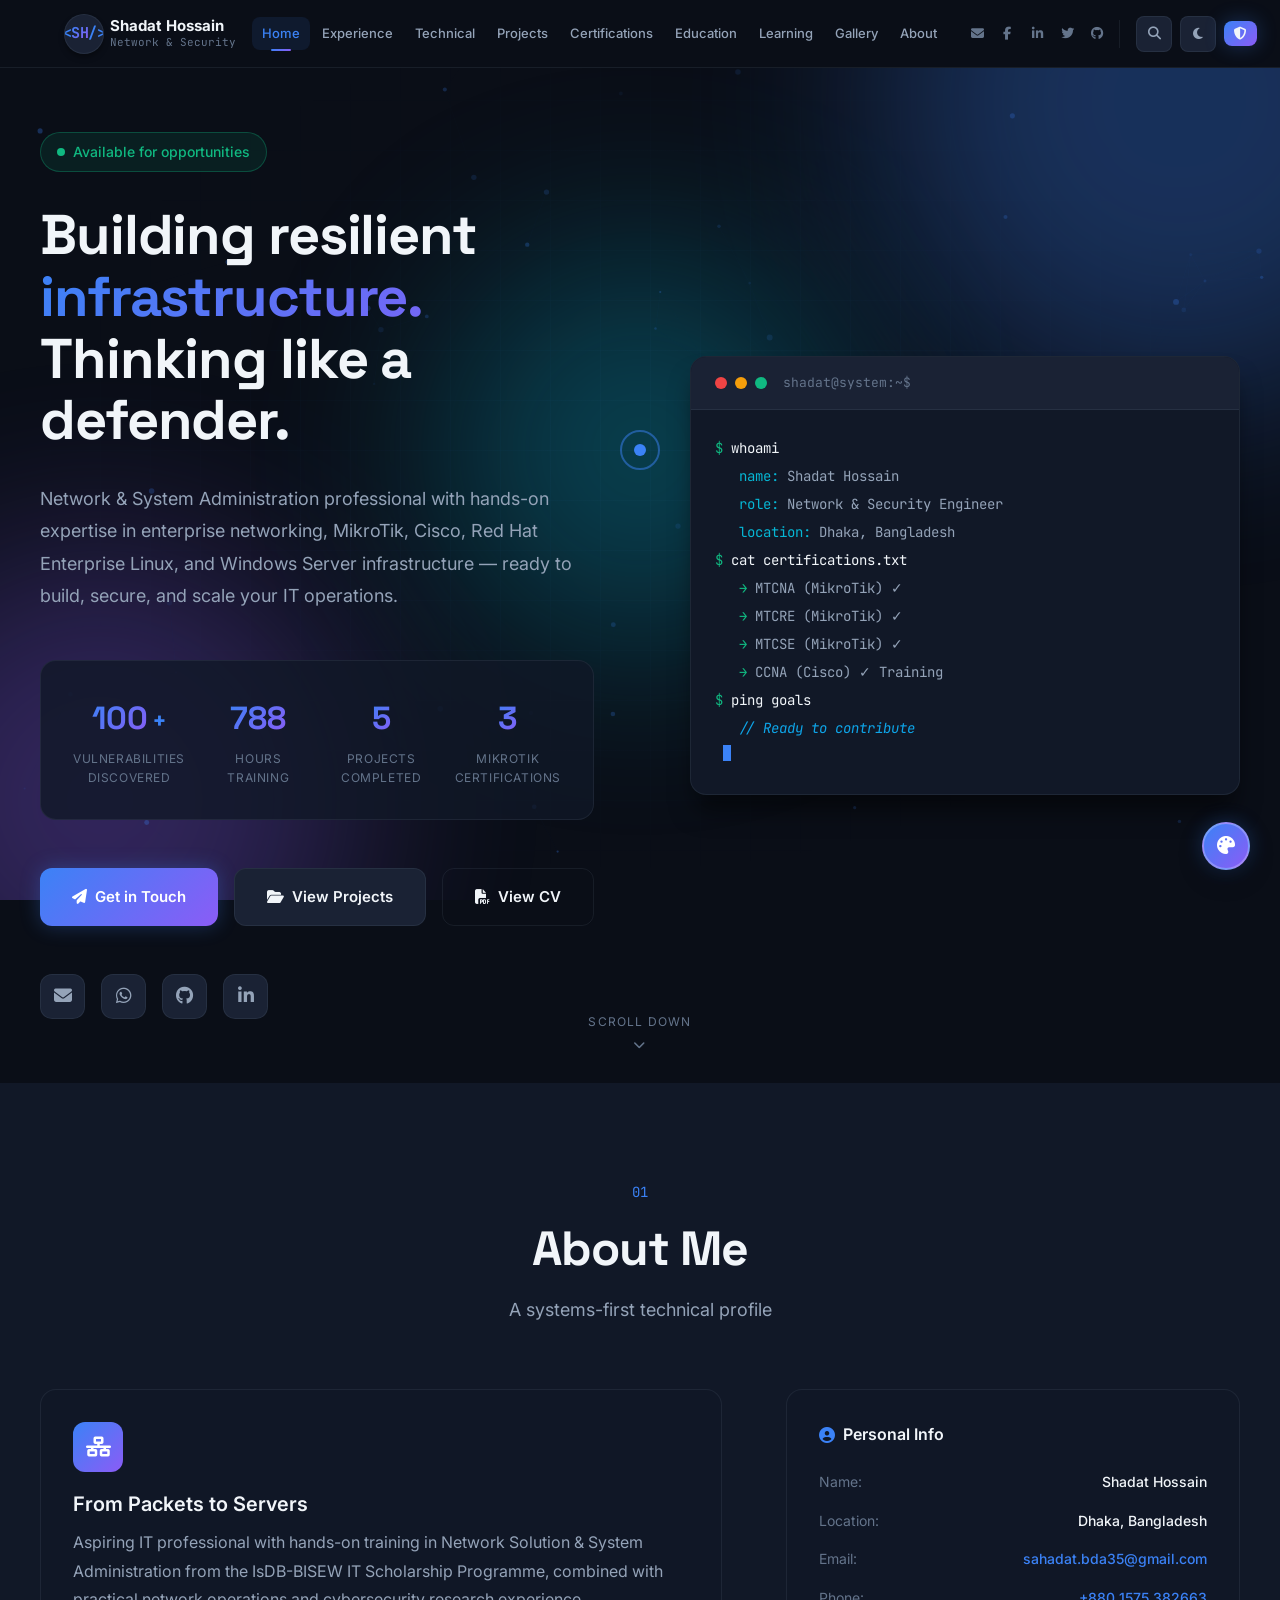
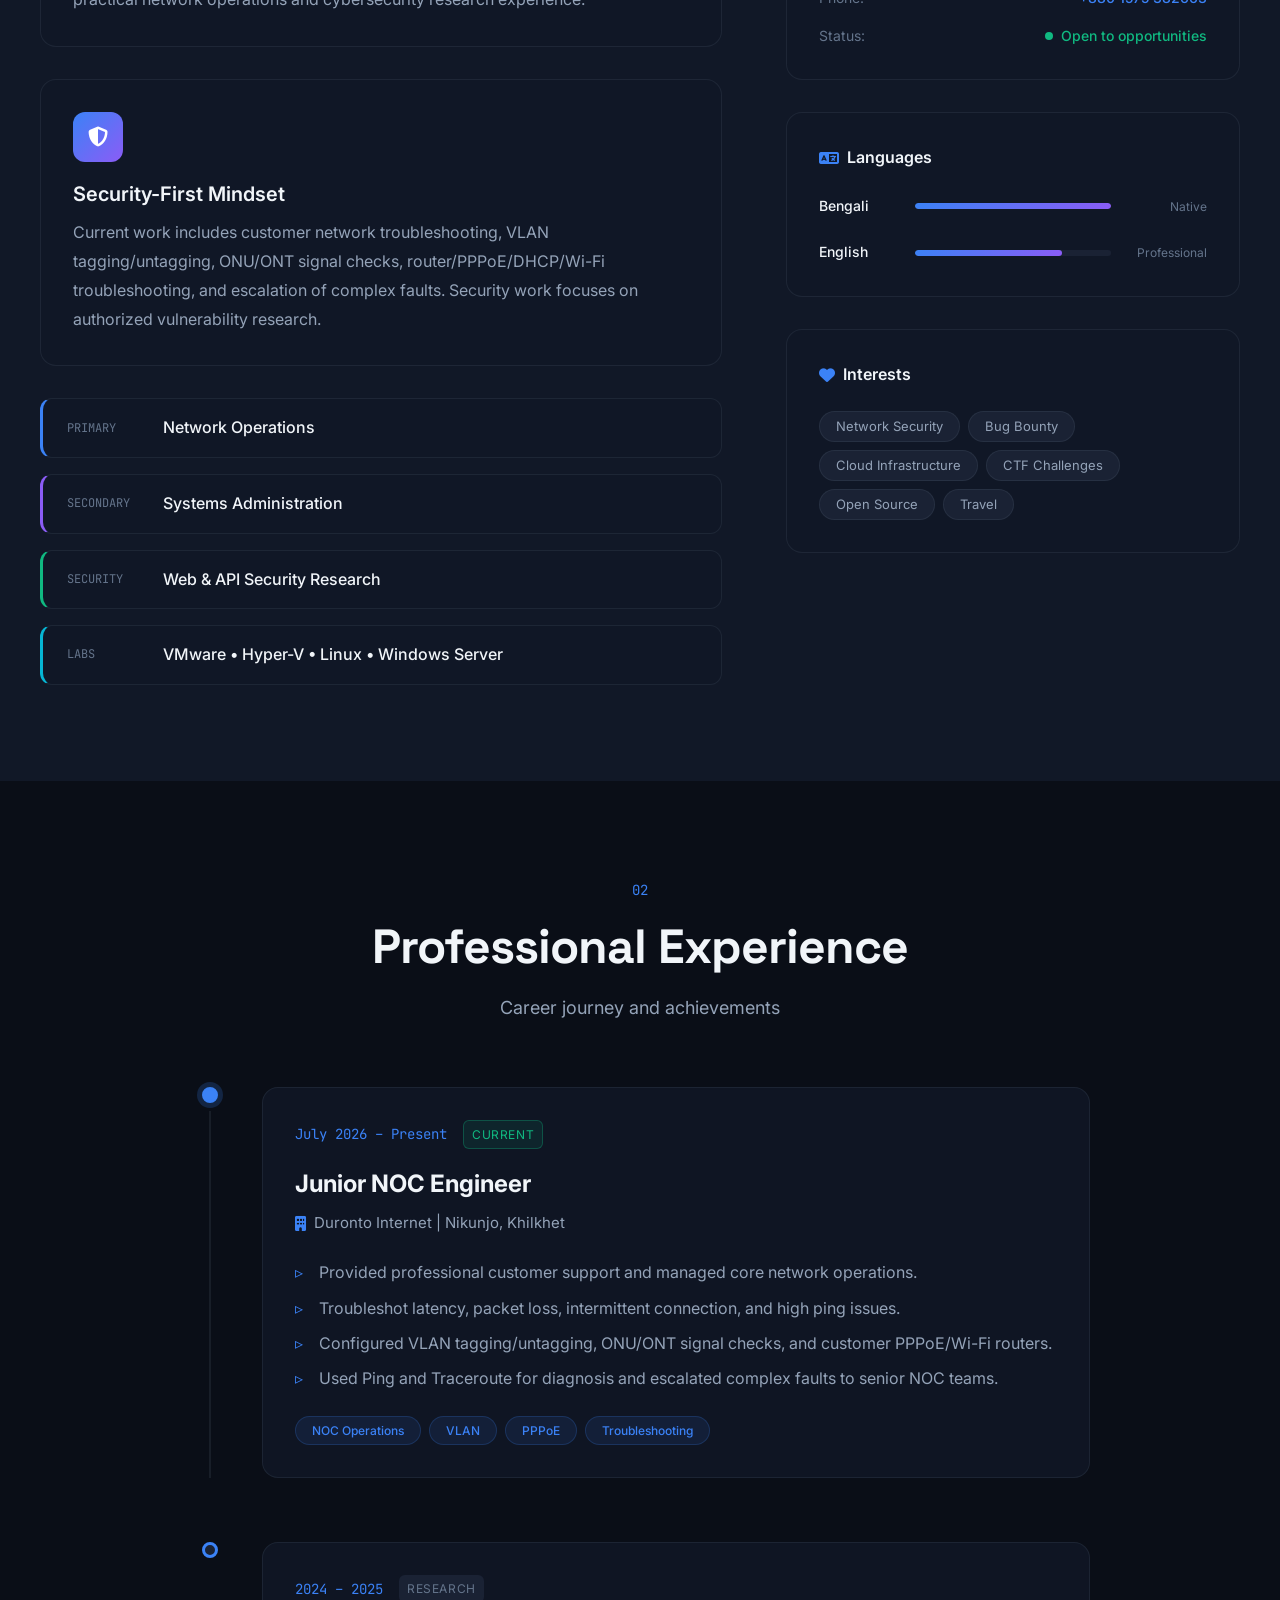
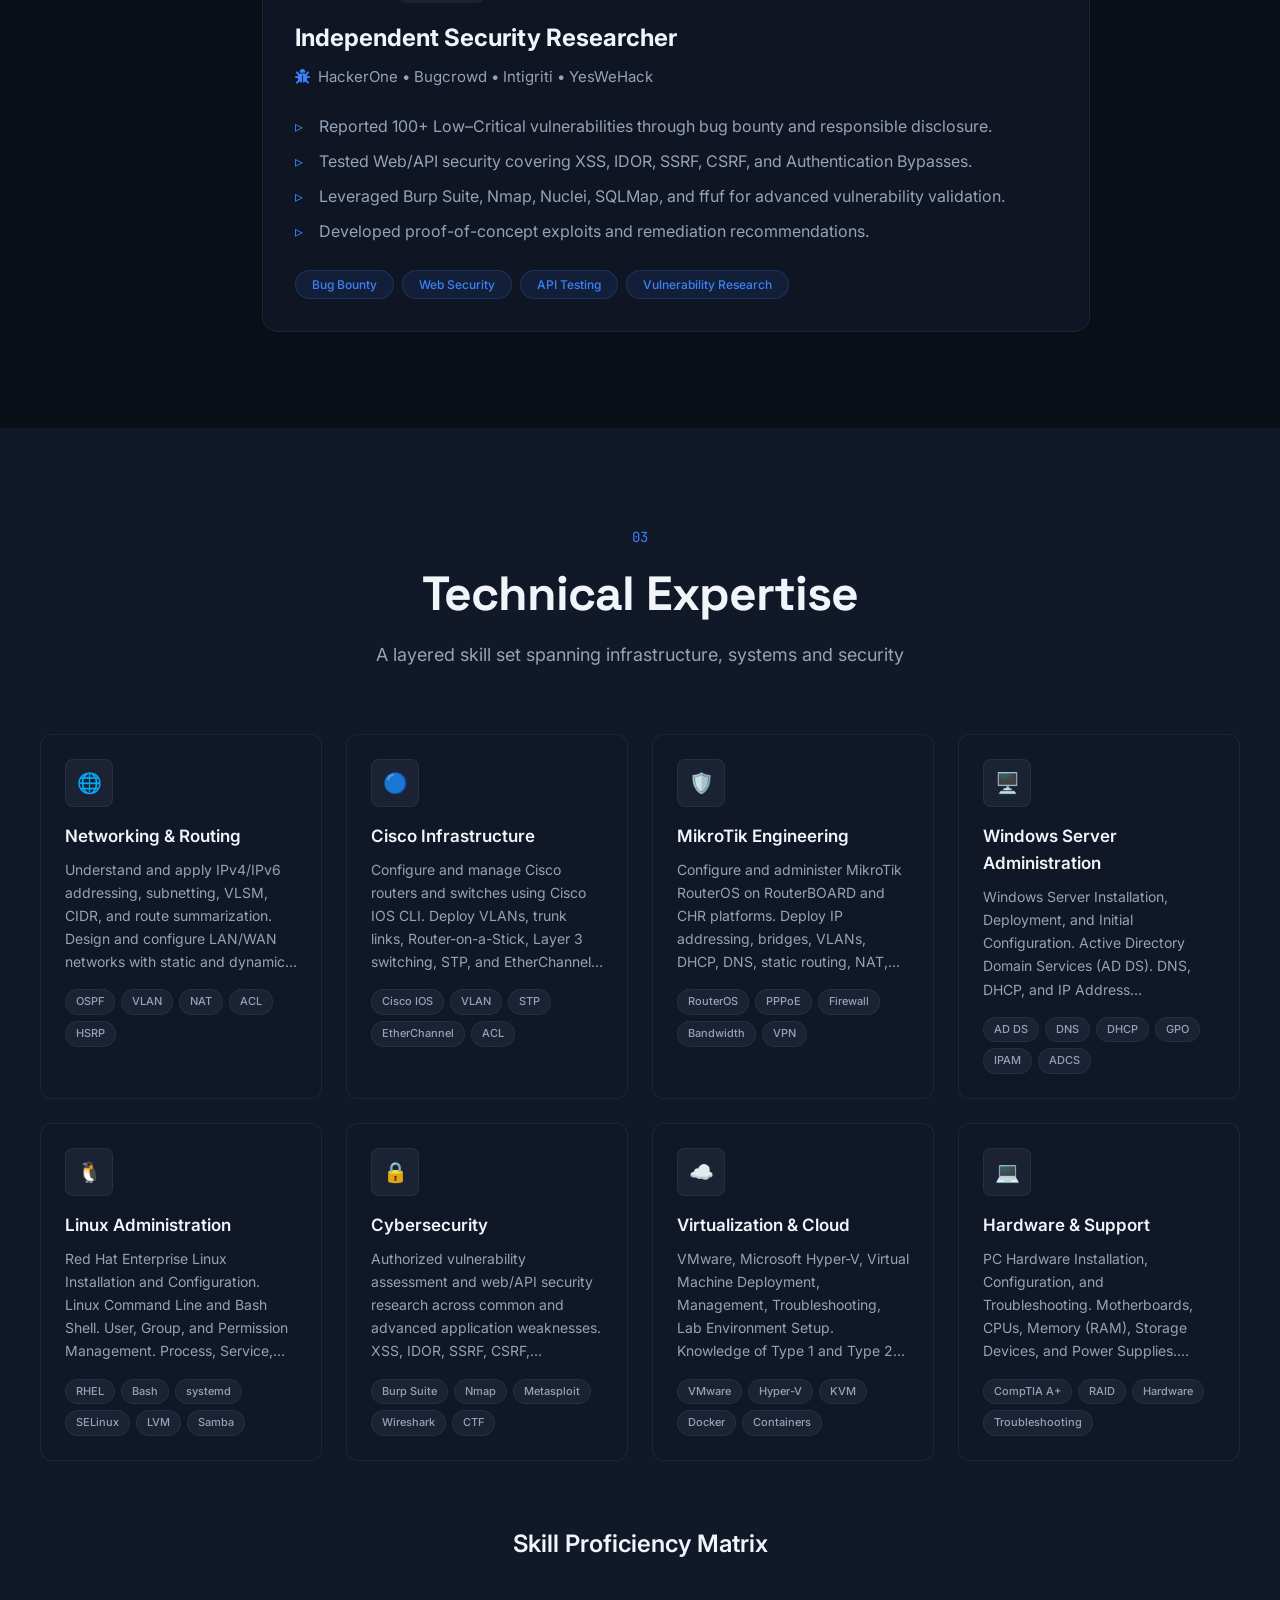
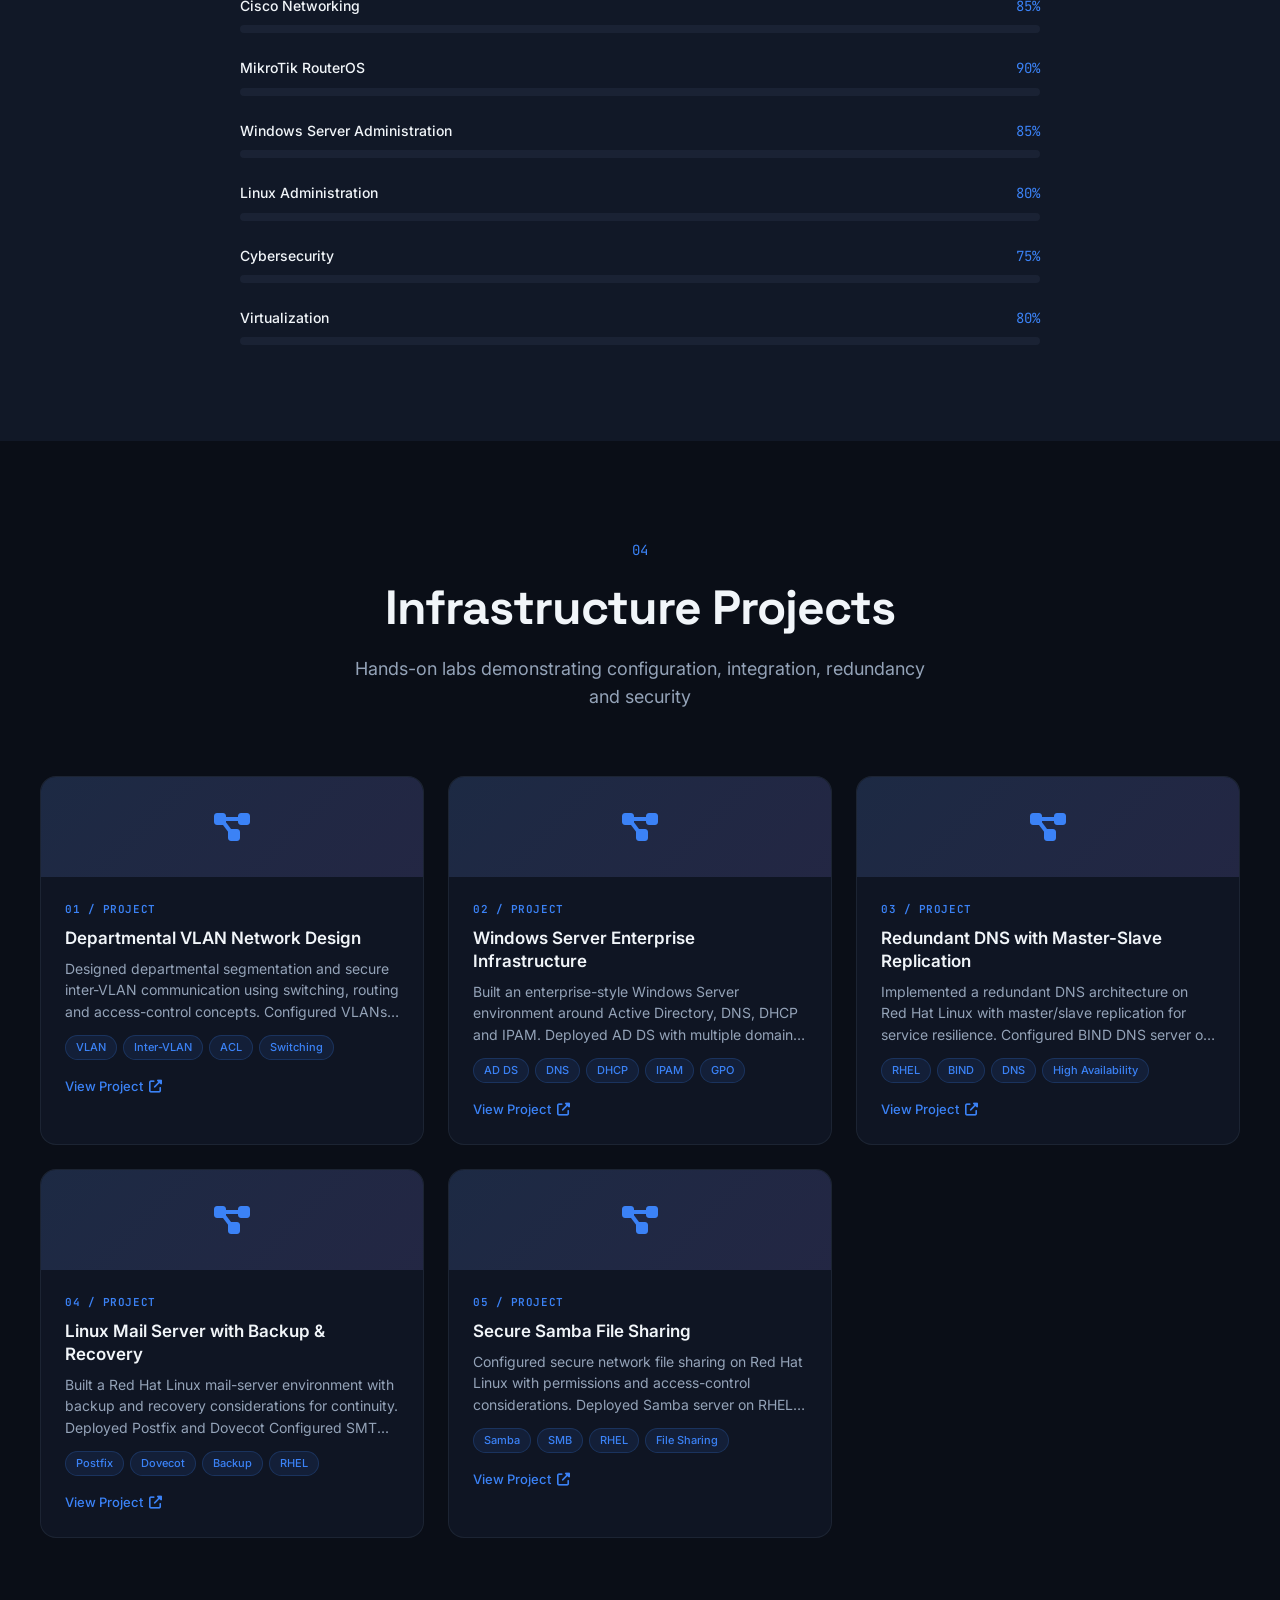
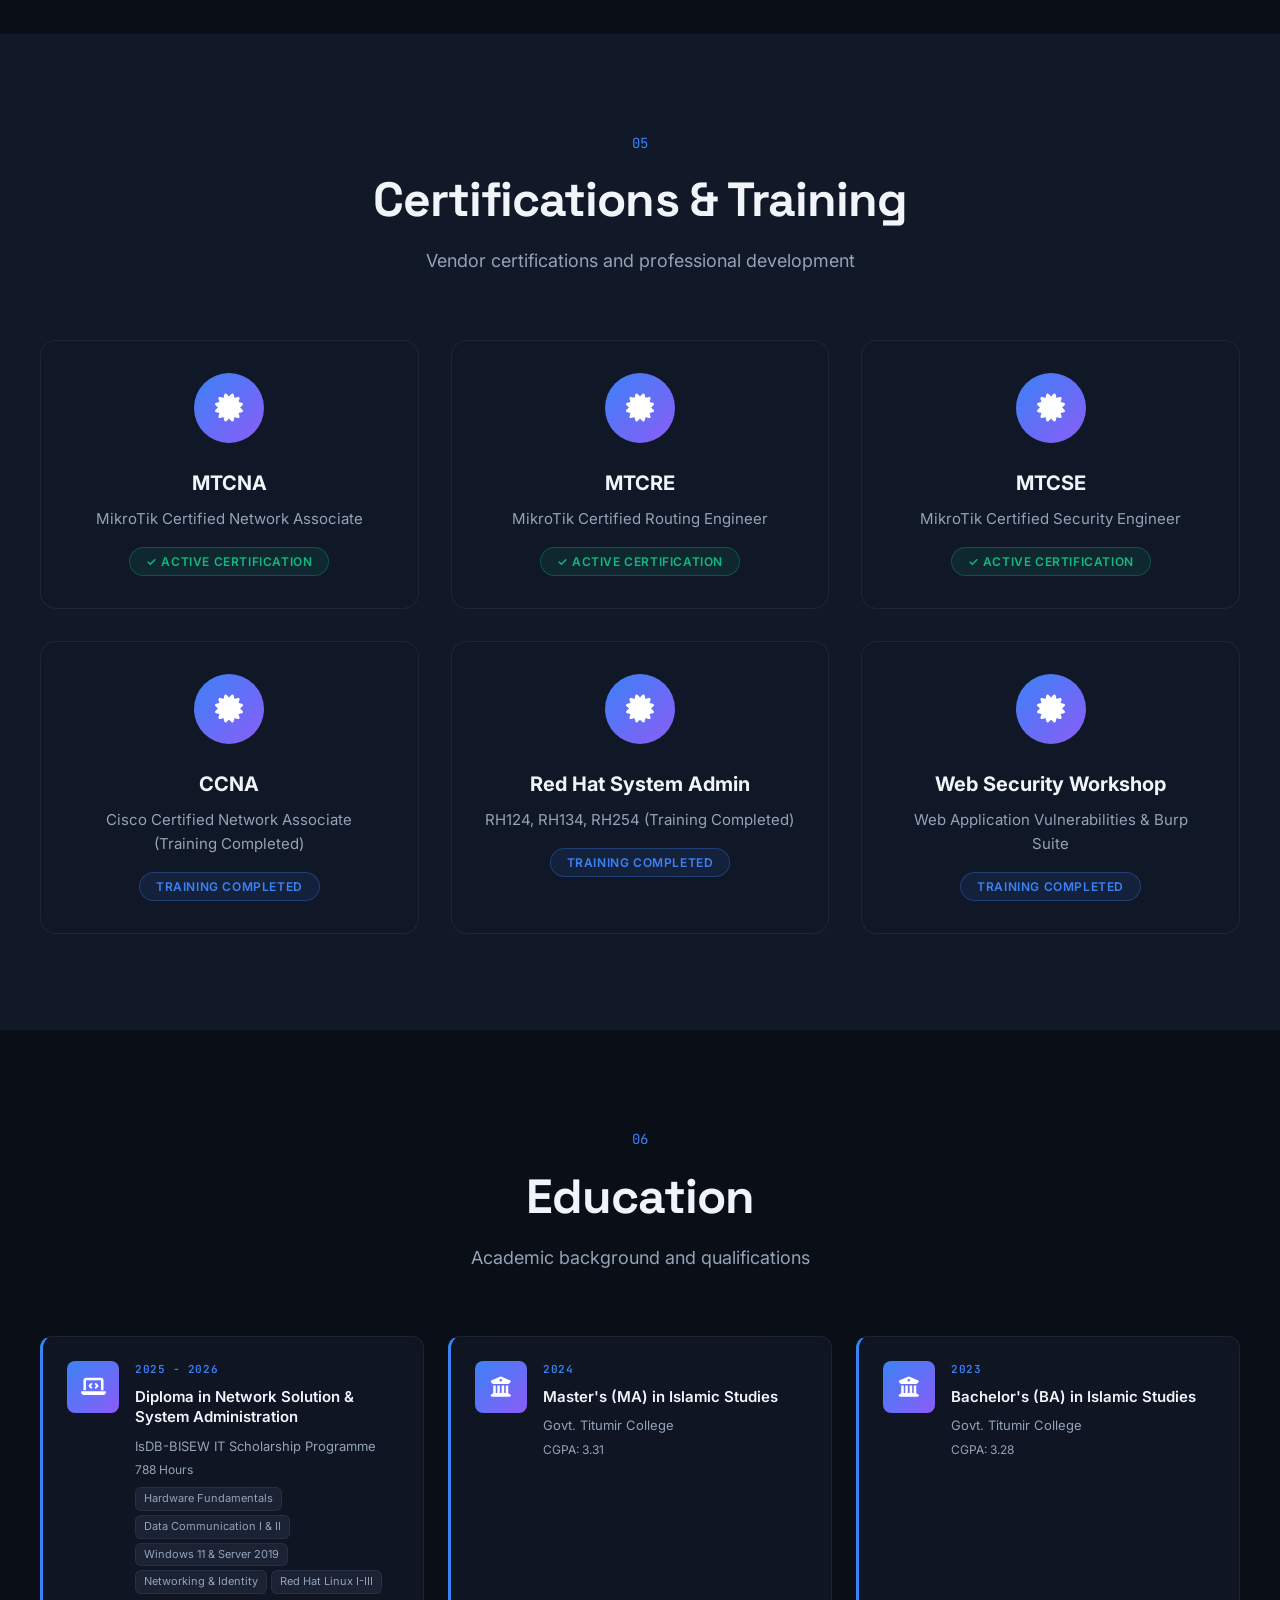
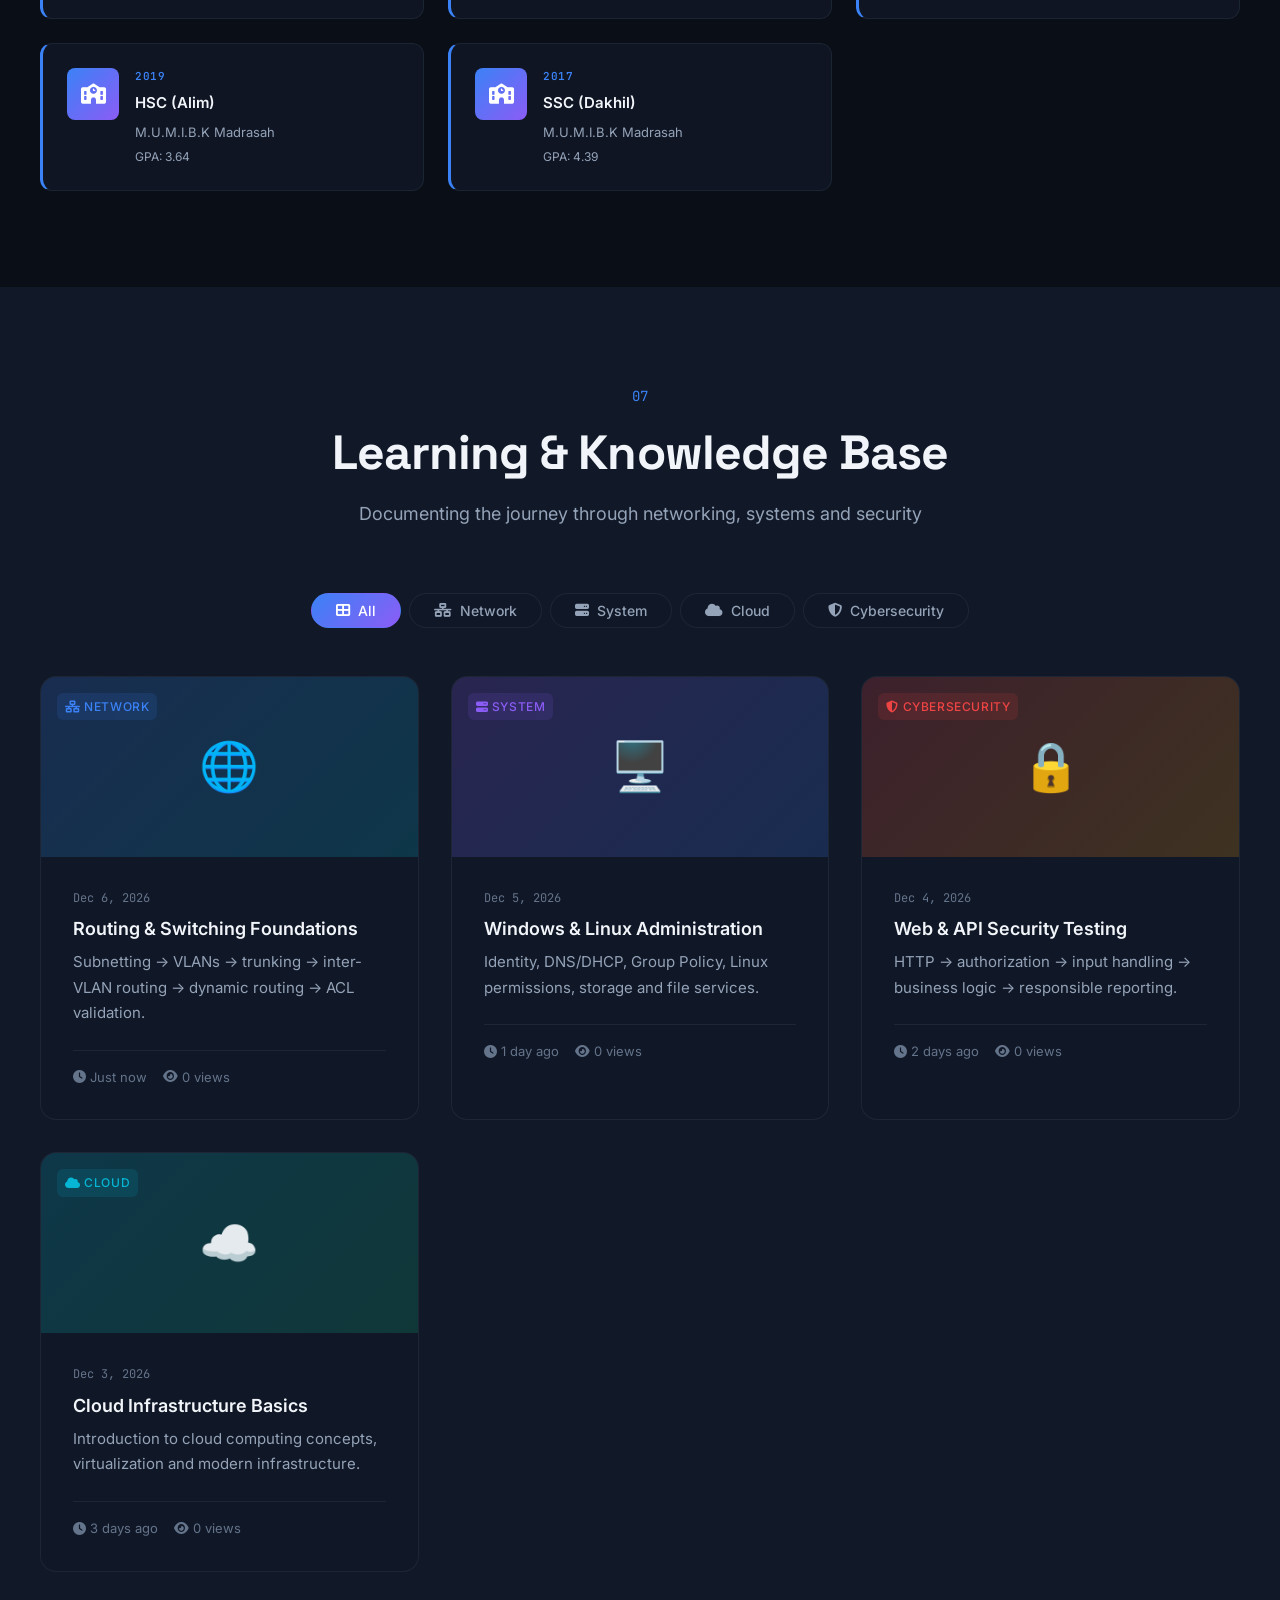
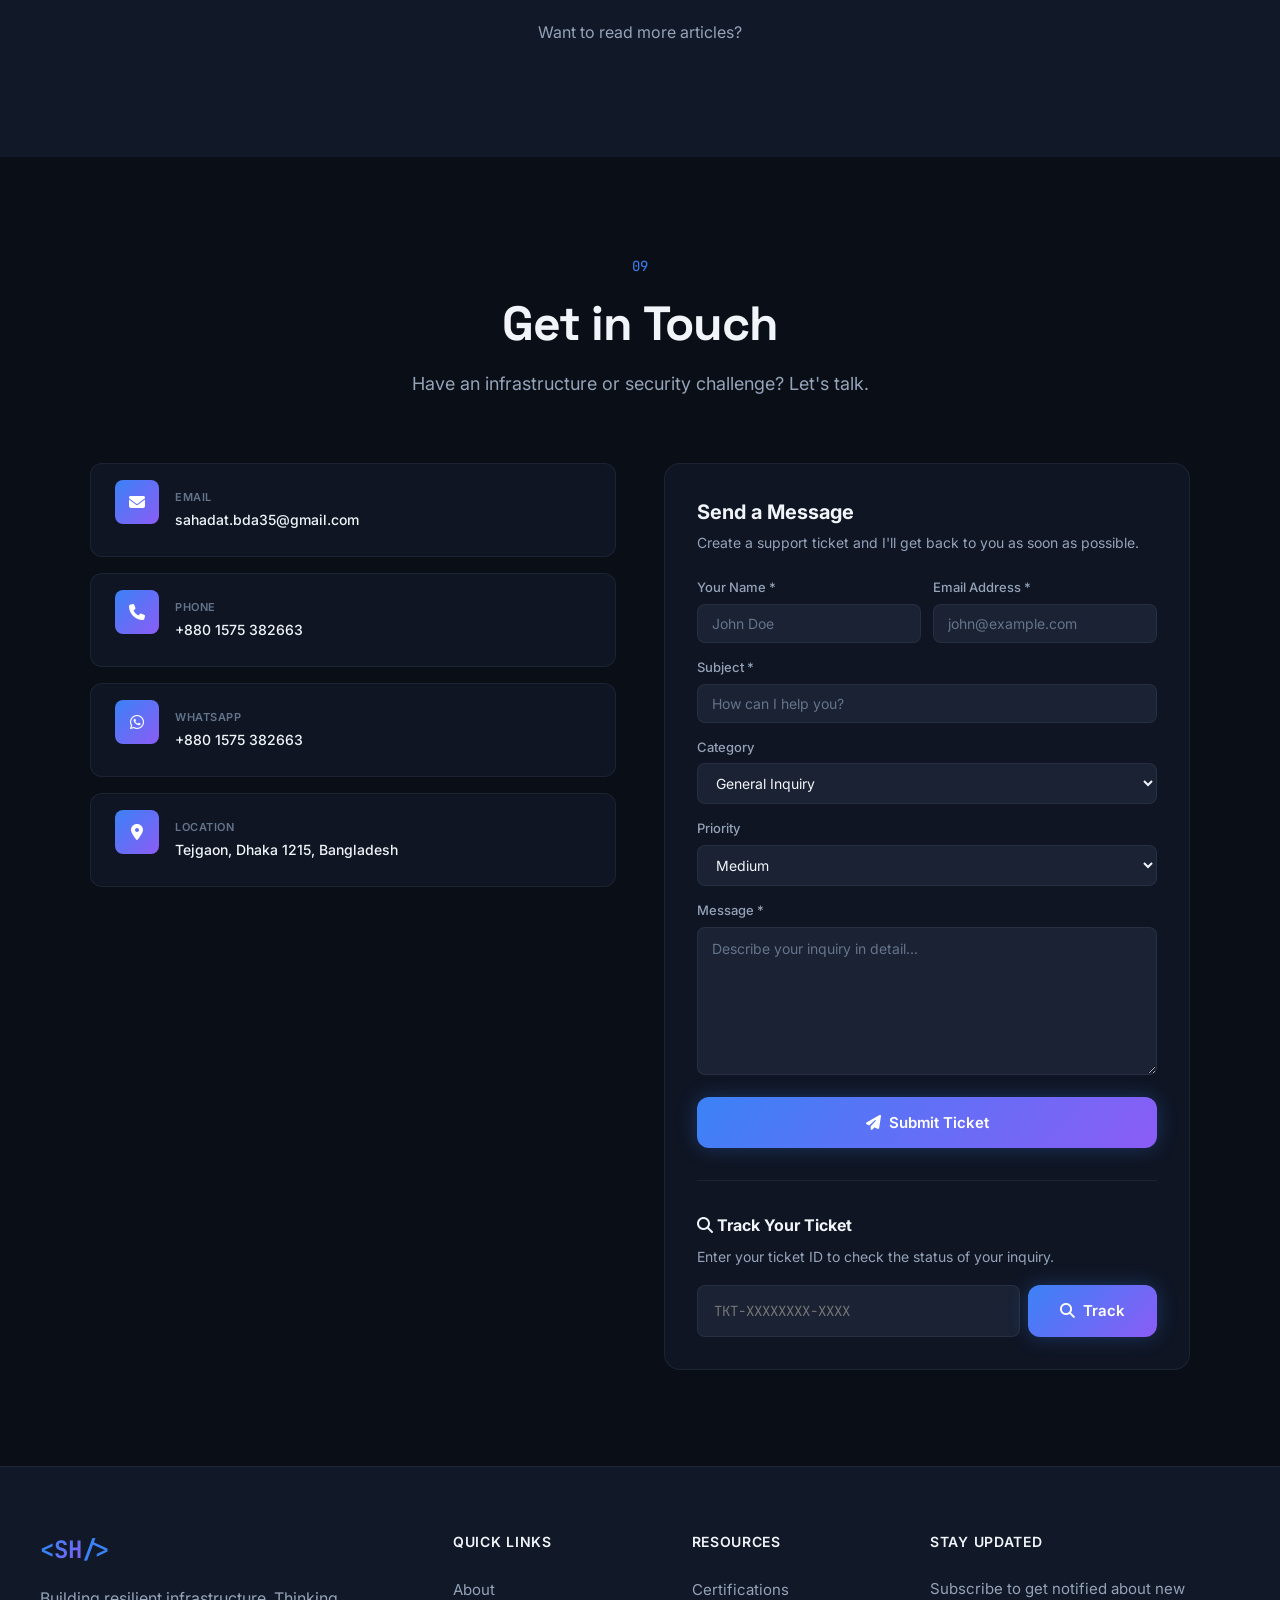
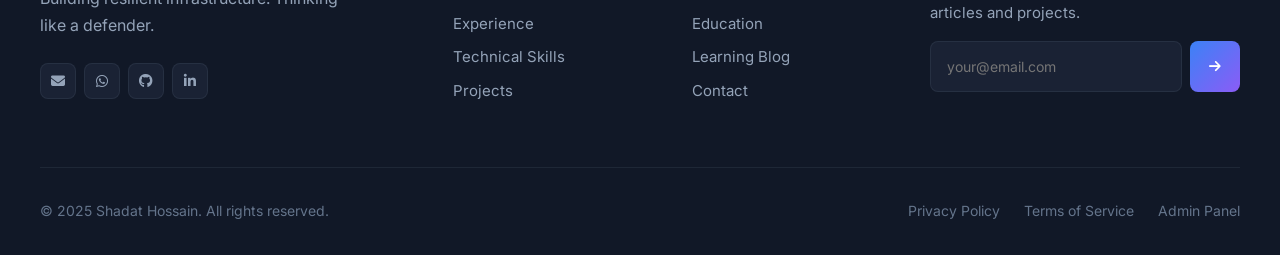
==== commit a3661e58: "Update index.html" ====
--- a/index.html
+++ b/index.html
@@ -698,24 +698,6 @@
         </section>
 
         <!-- Contact Section -->
-                <!-- Gallery Section -->
-        <section id="gallery" class="section gallery-section">
-            <div class="section-container">
-                <div class="section-header">
-                    <span class="section-number">09</span>
-                    <h2 class="section-title">Gallery</h2>
-                    <p class="section-subtitle">Memories, moments, and milestones</p>
-                </div>
-                <div class="gallery-filters" id="galleryFilters">
-                    <button class="filter-btn active" data-gallery-filter="all"><i class="fas fa-th-large"></i> All</button>
-                    <button class="filter-btn" data-gallery-filter="image"><i class="fas fa-image"></i> Photos</button>
-                    <button class="filter-btn" data-gallery-filter="video"><i class="fas fa-video"></i> Videos</button>
-                </div>
-                <div class="gallery-grid" id="galleryGrid"></div>
-            </div>
-        </section>
-
-        <!-- Contact Section -->
         <section id="contact" class="section contact-section">
             <div class="section-container">
                 <div class="section-header">
